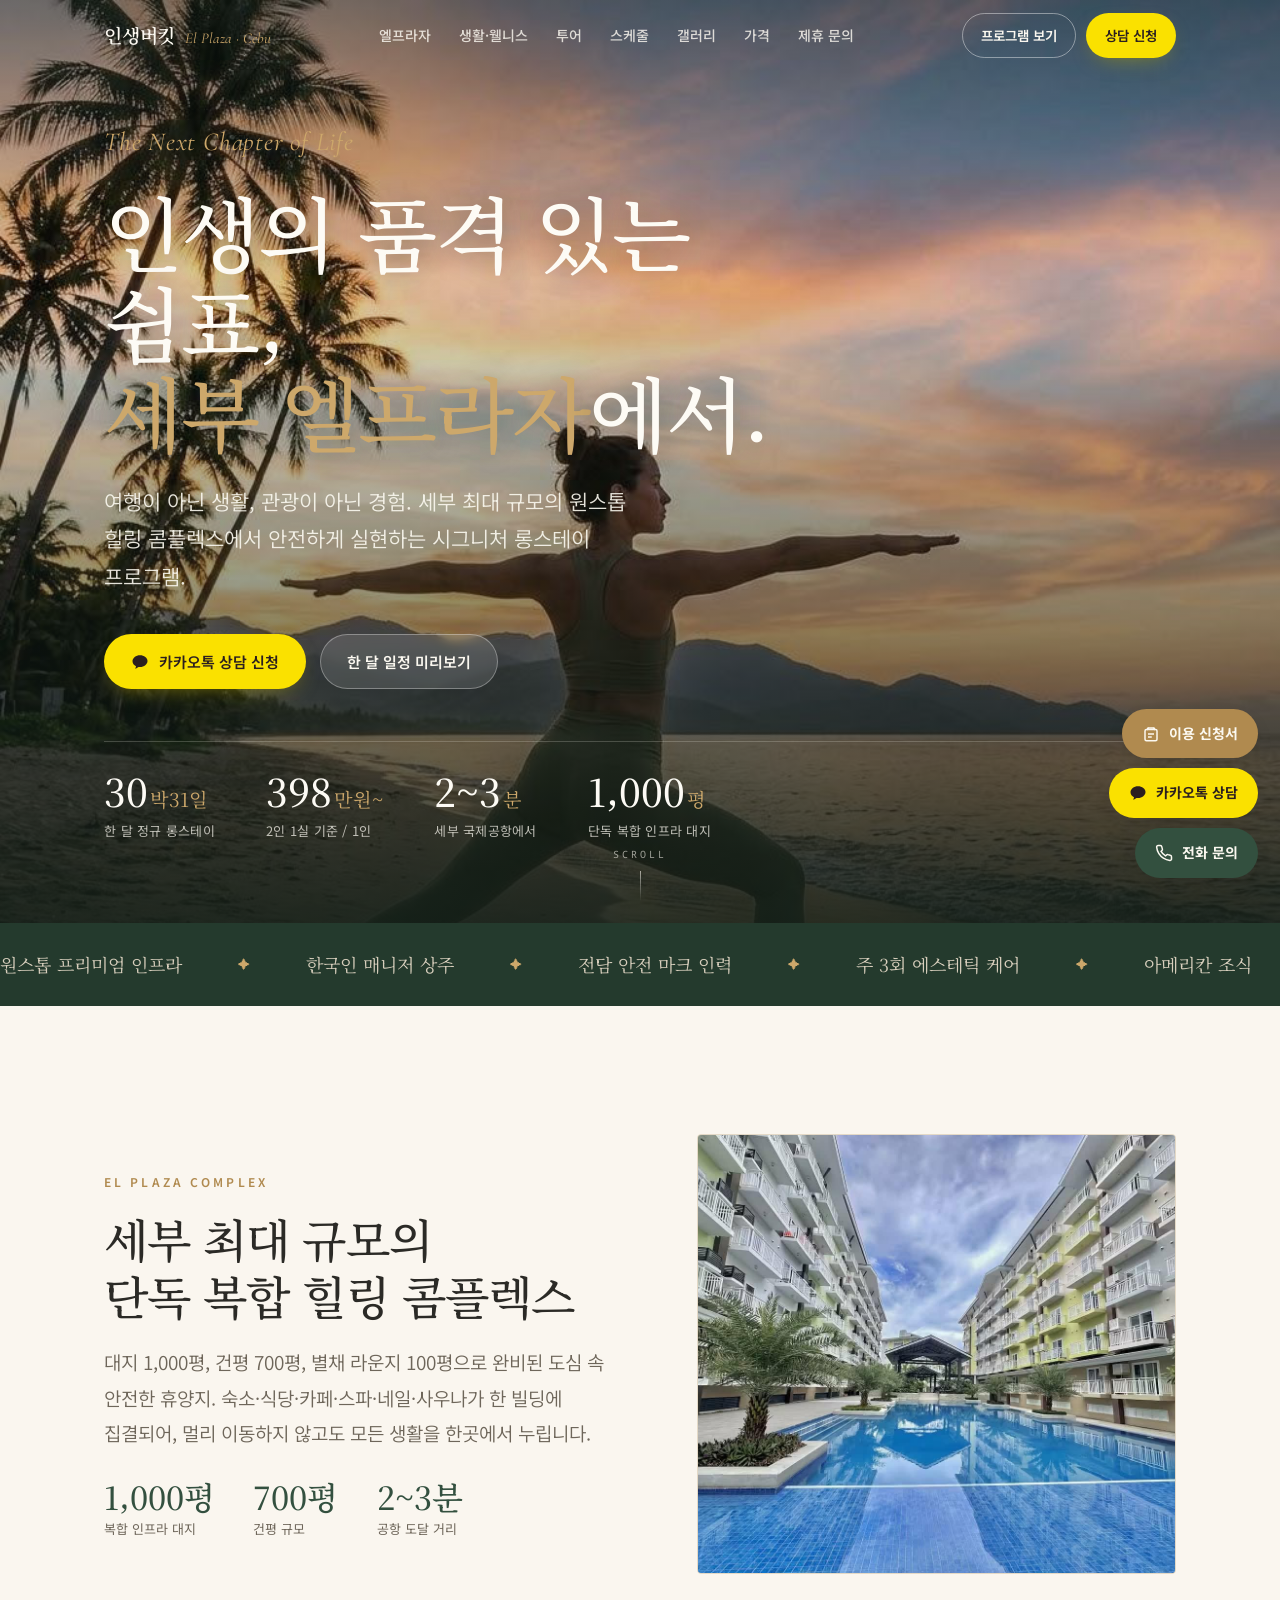
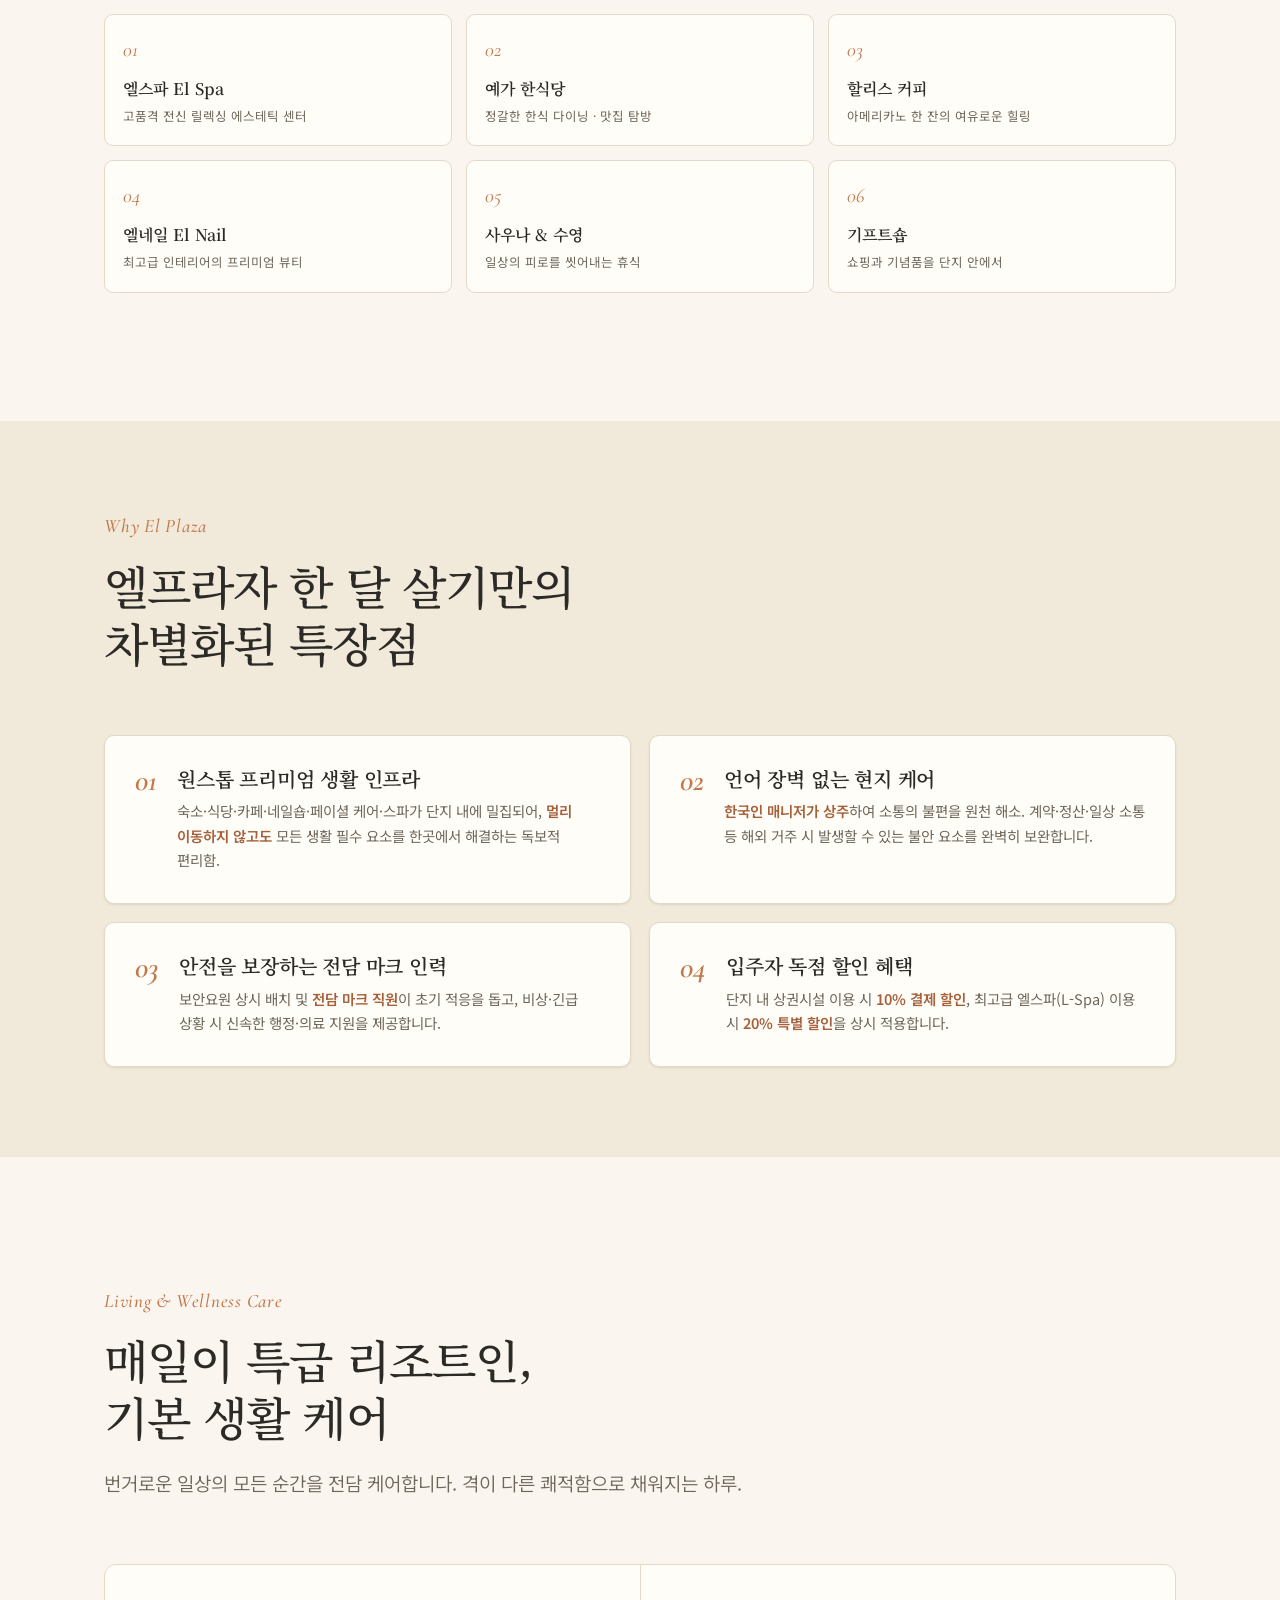
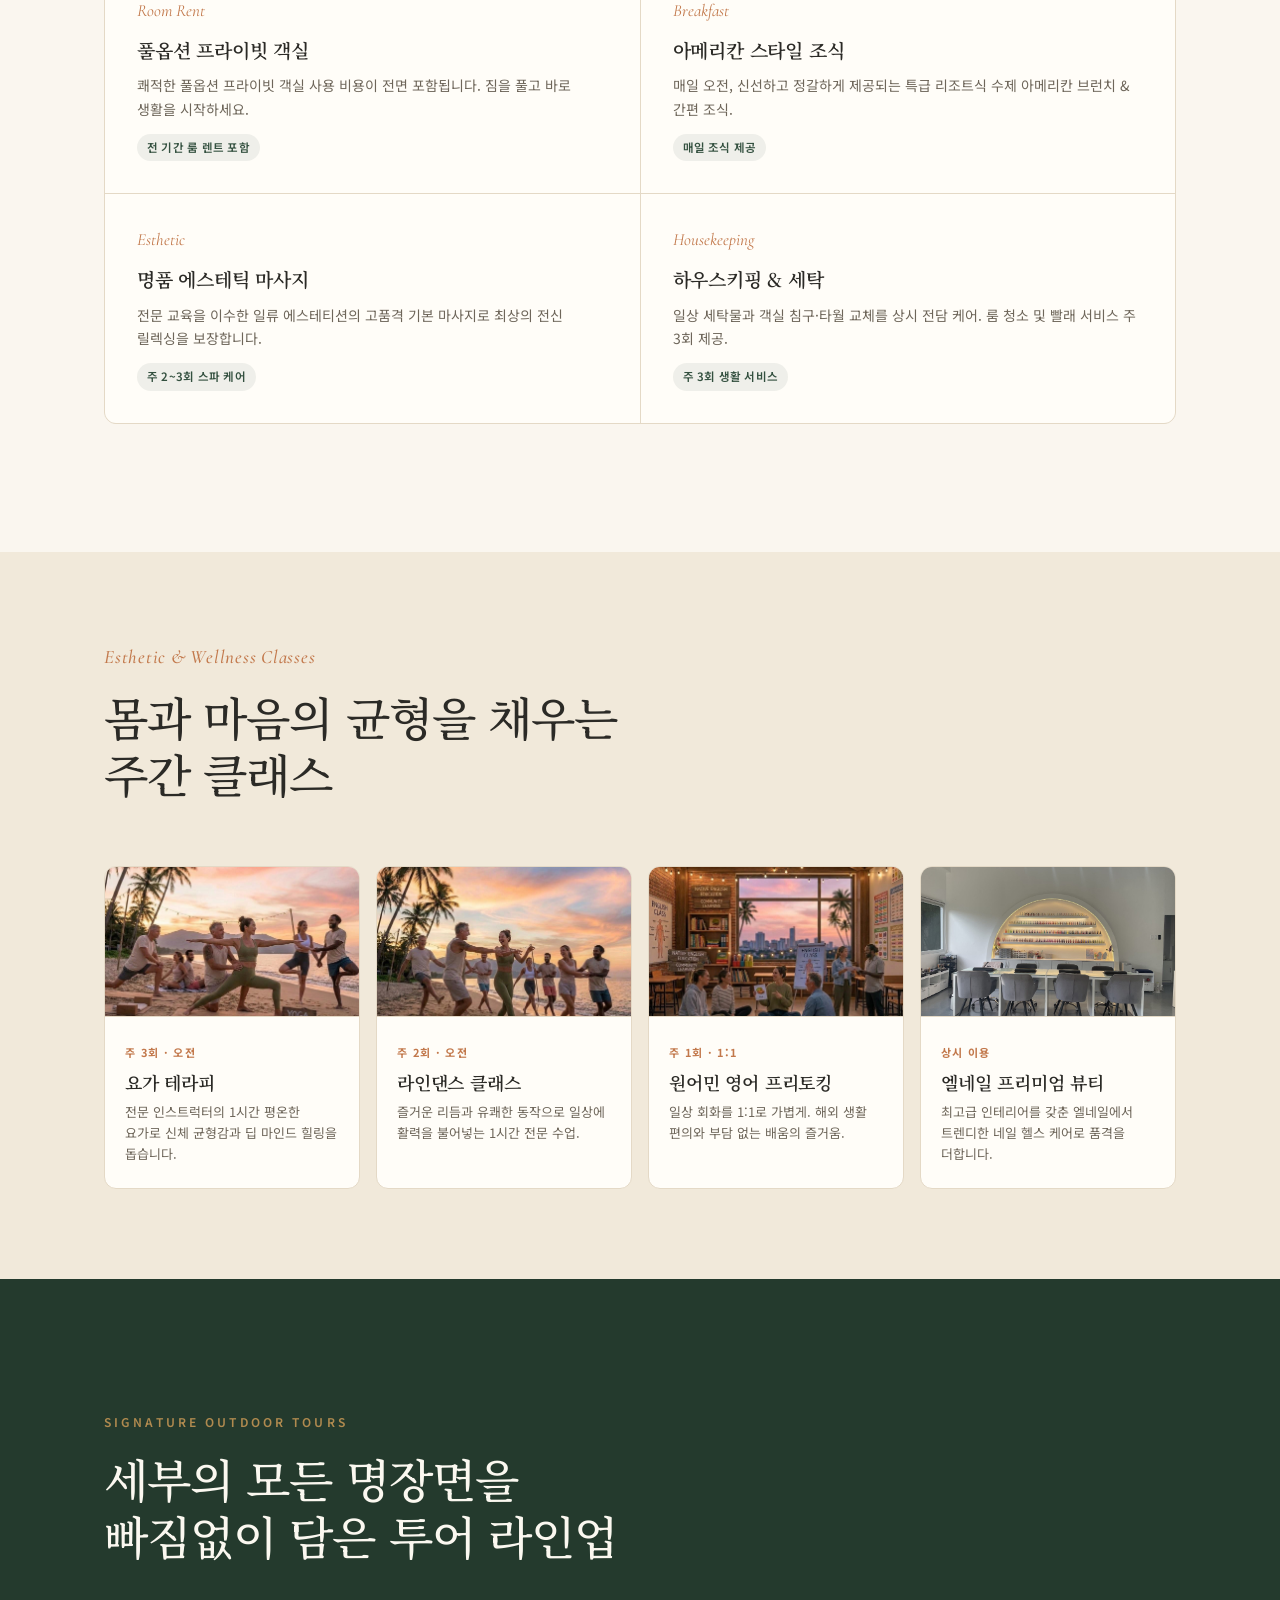
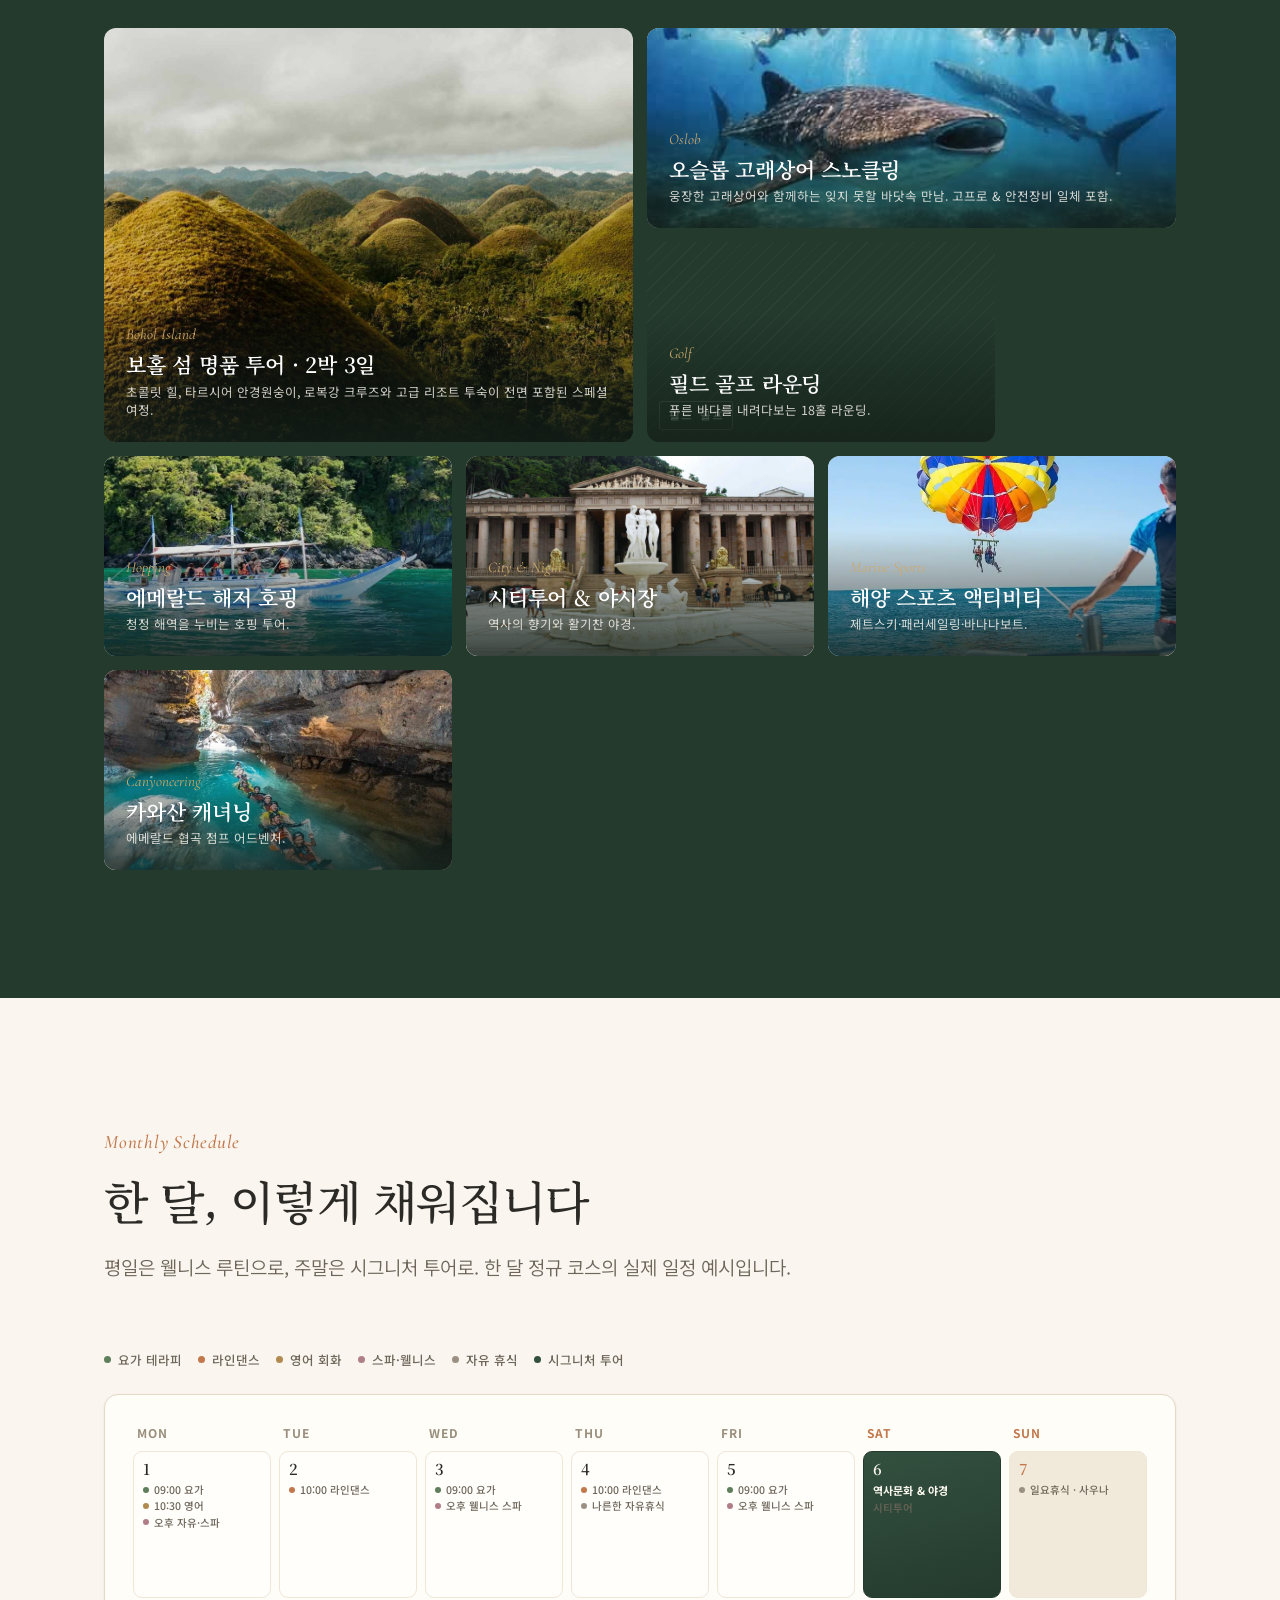
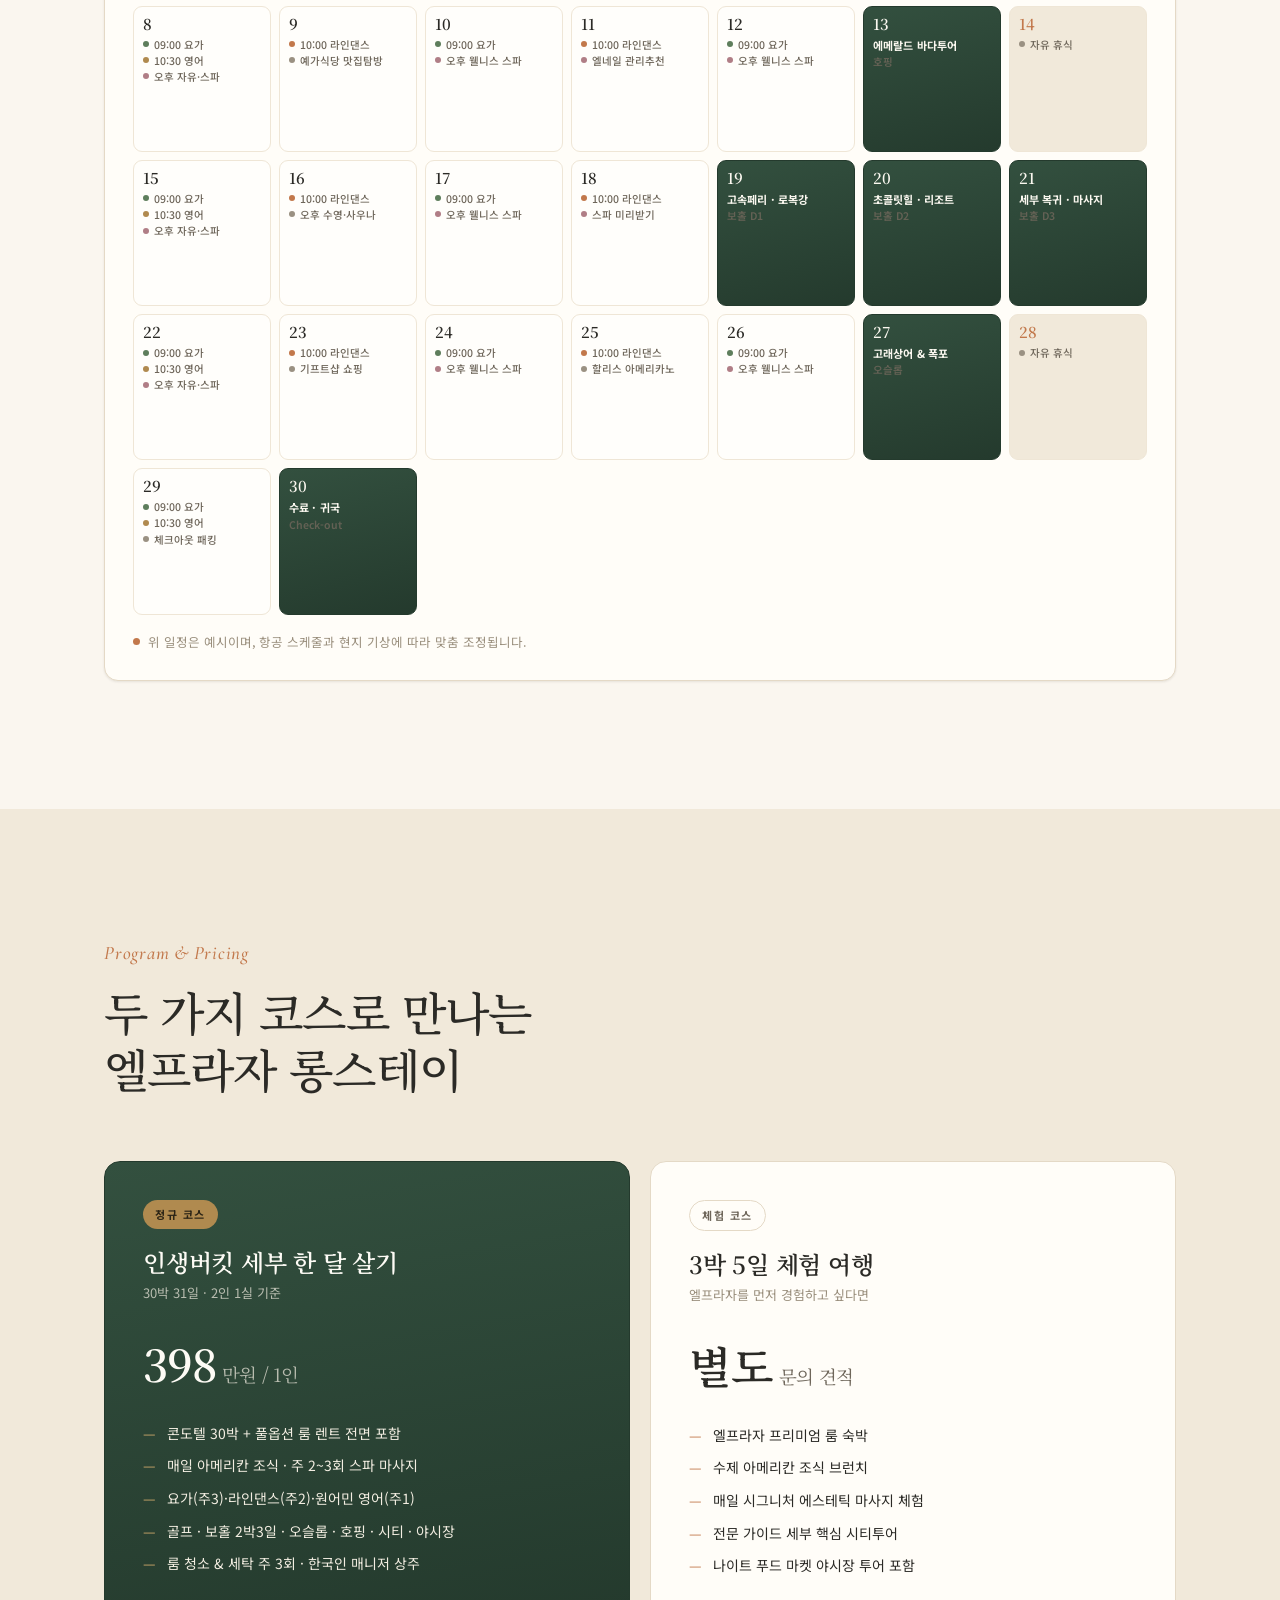
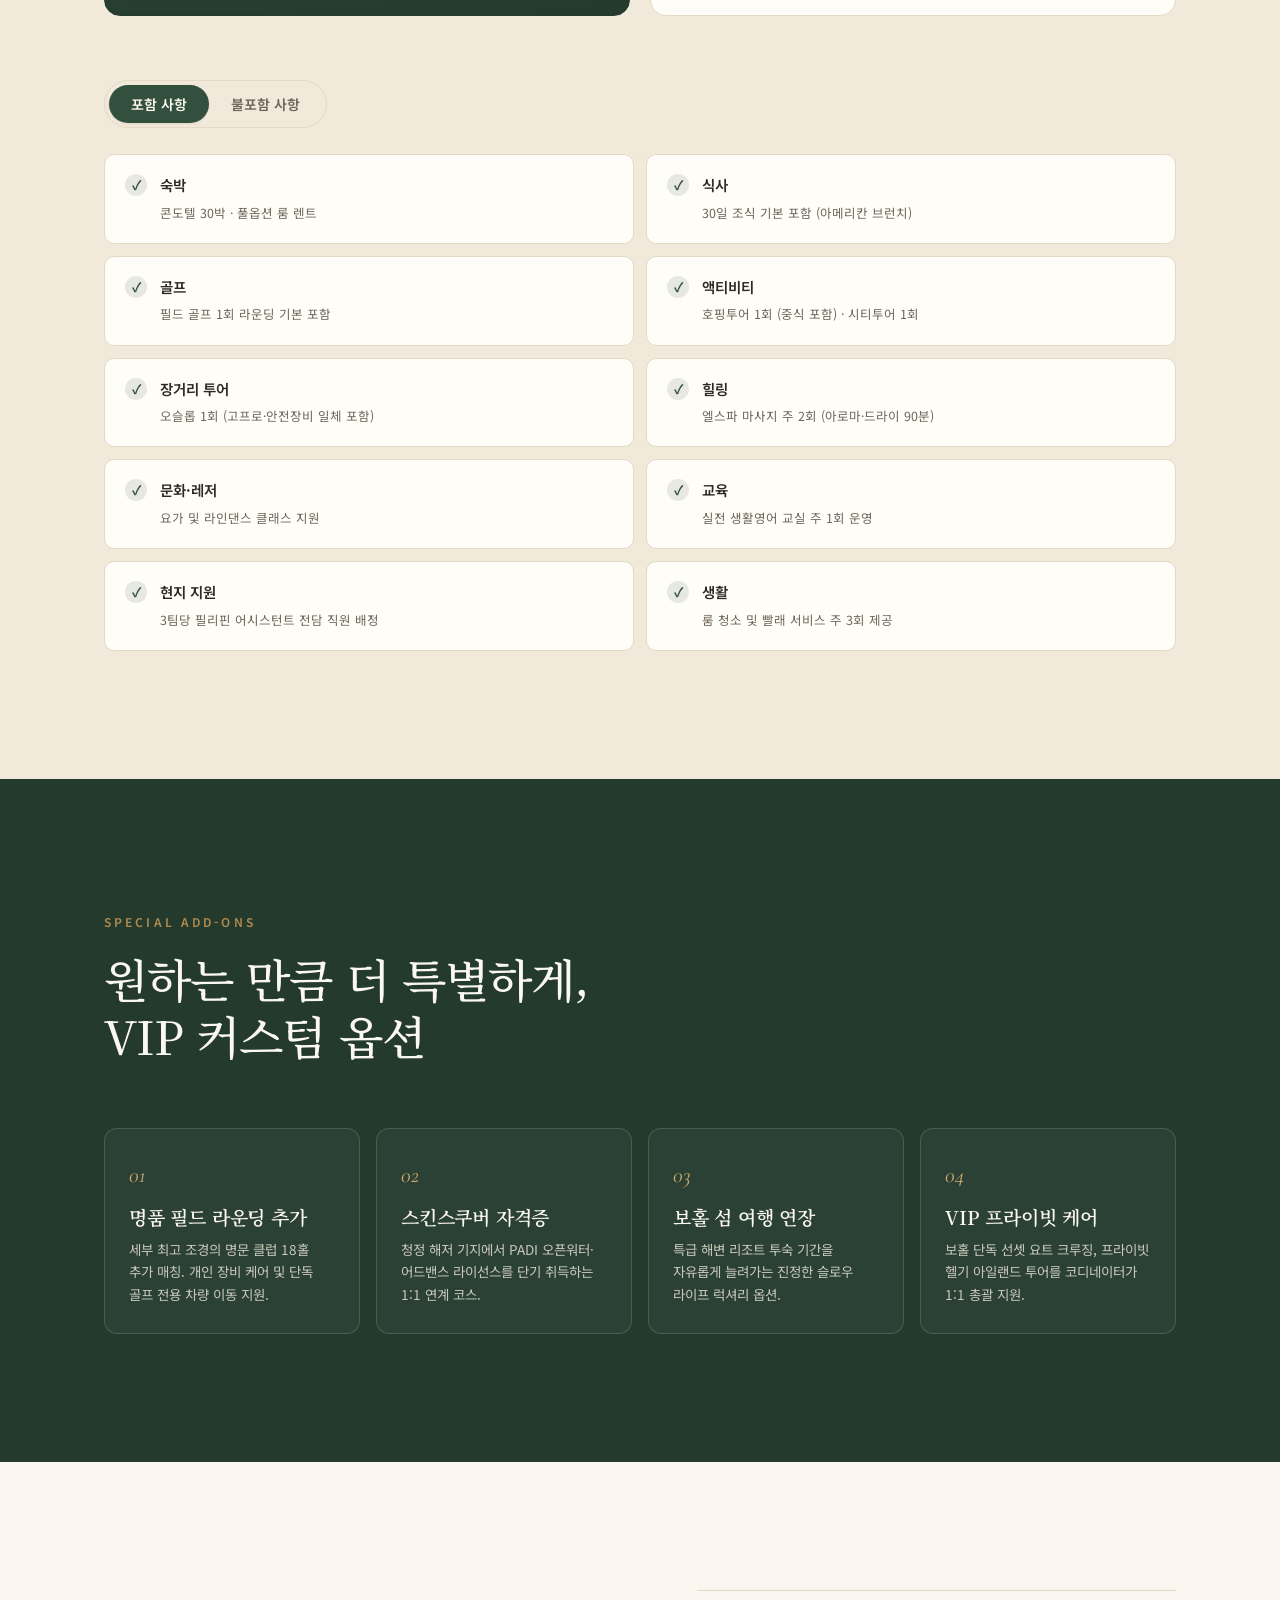
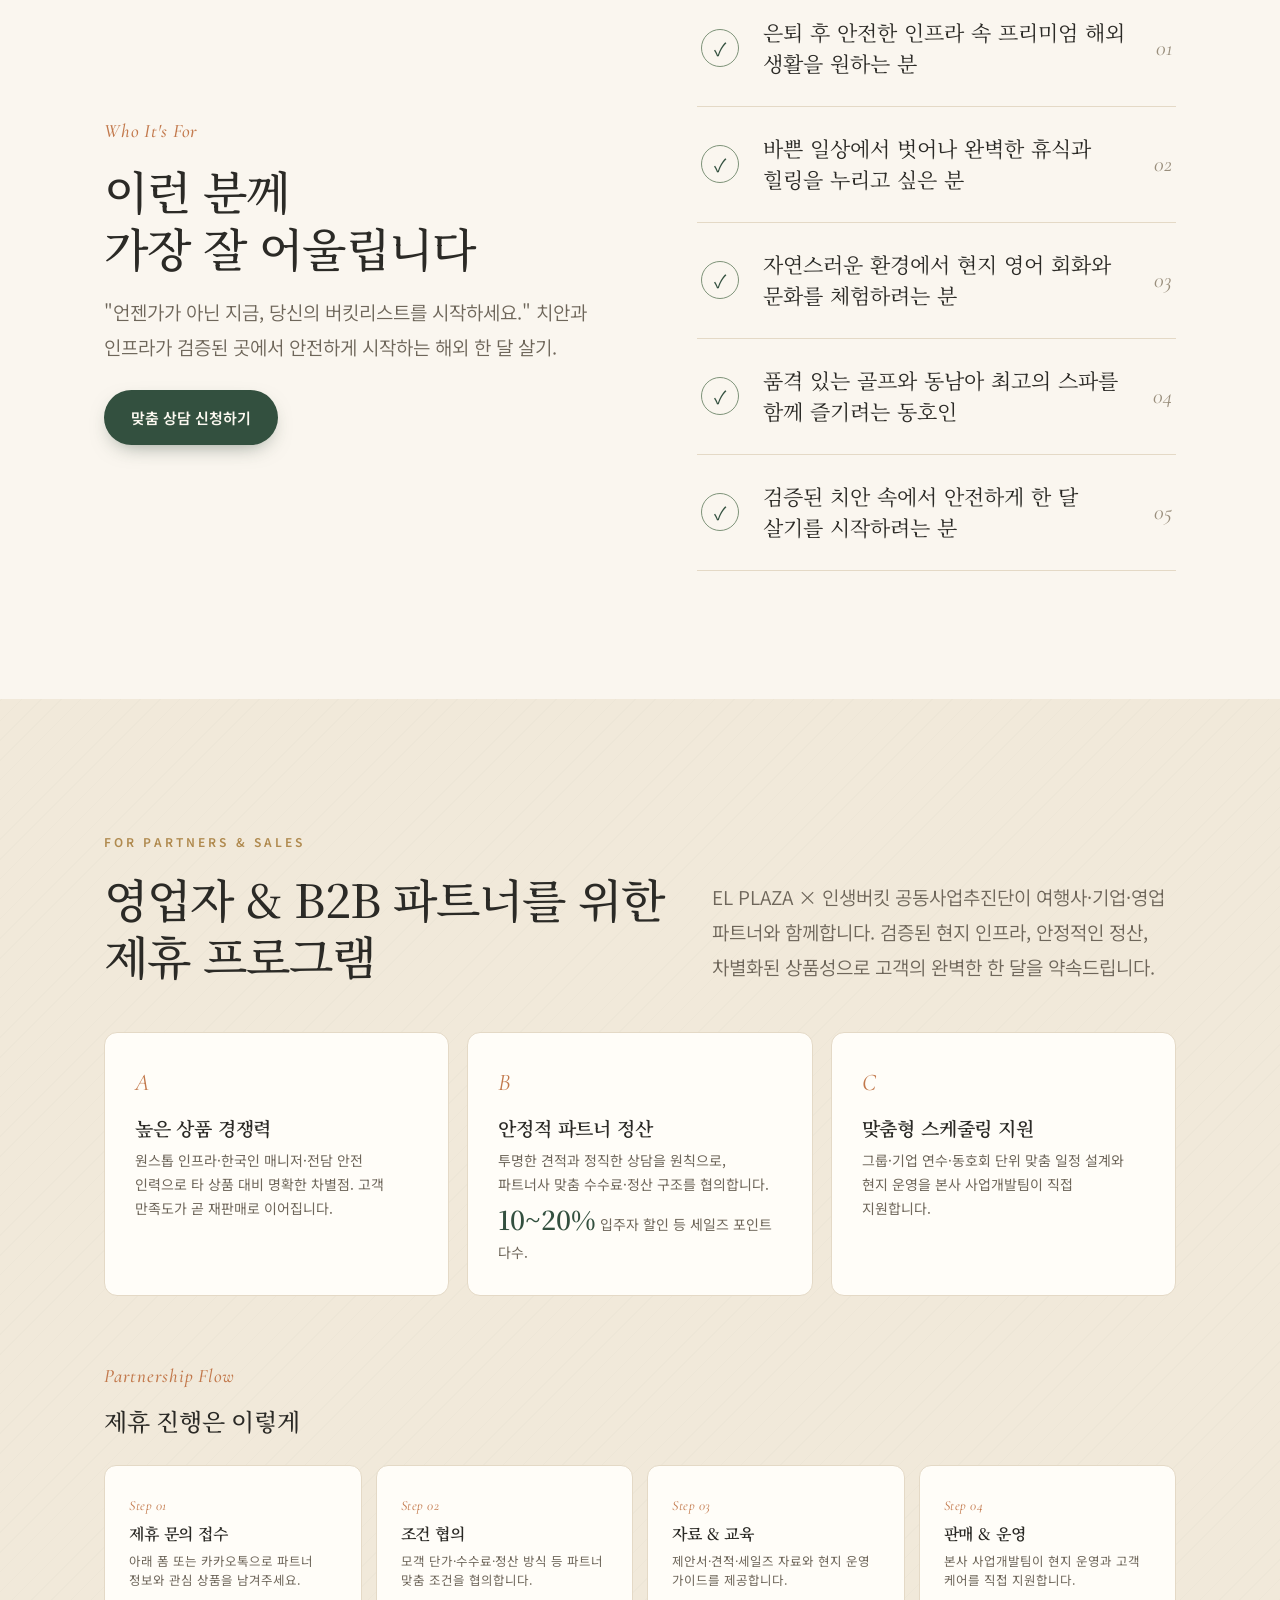
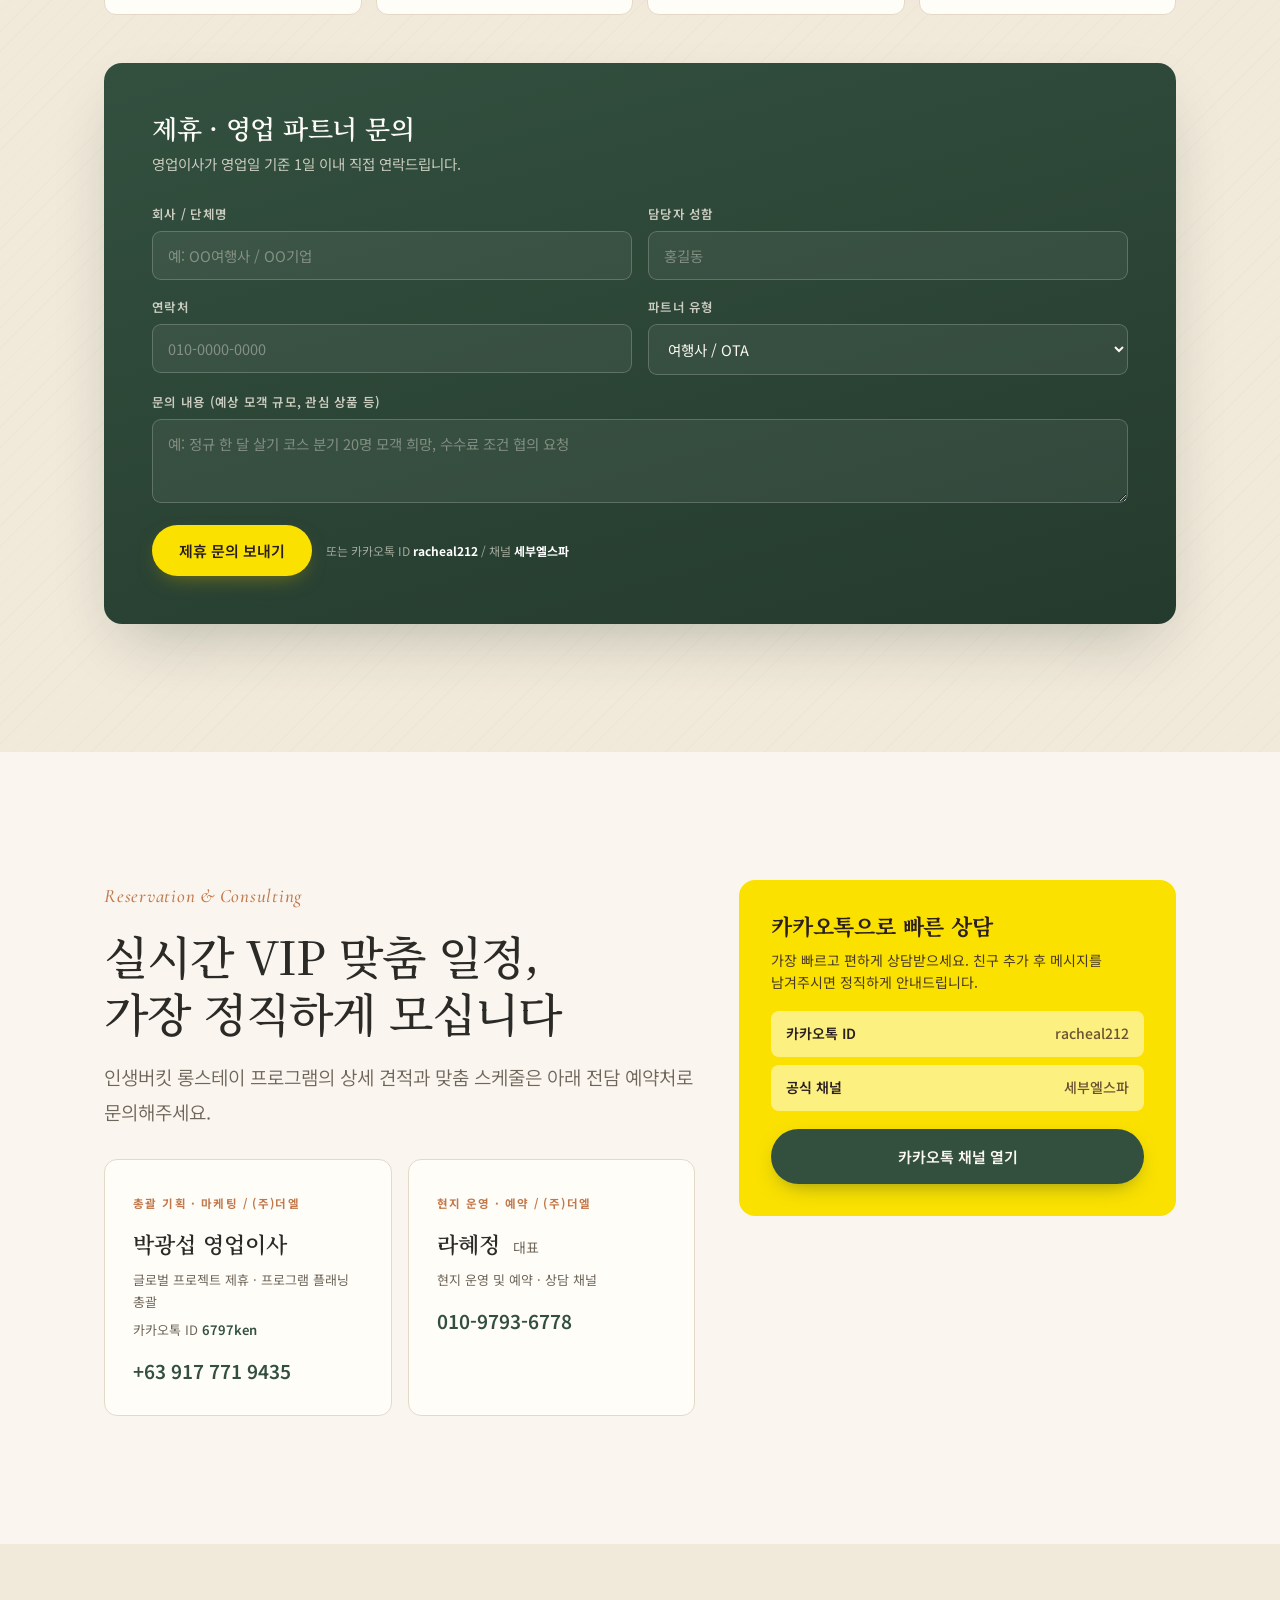
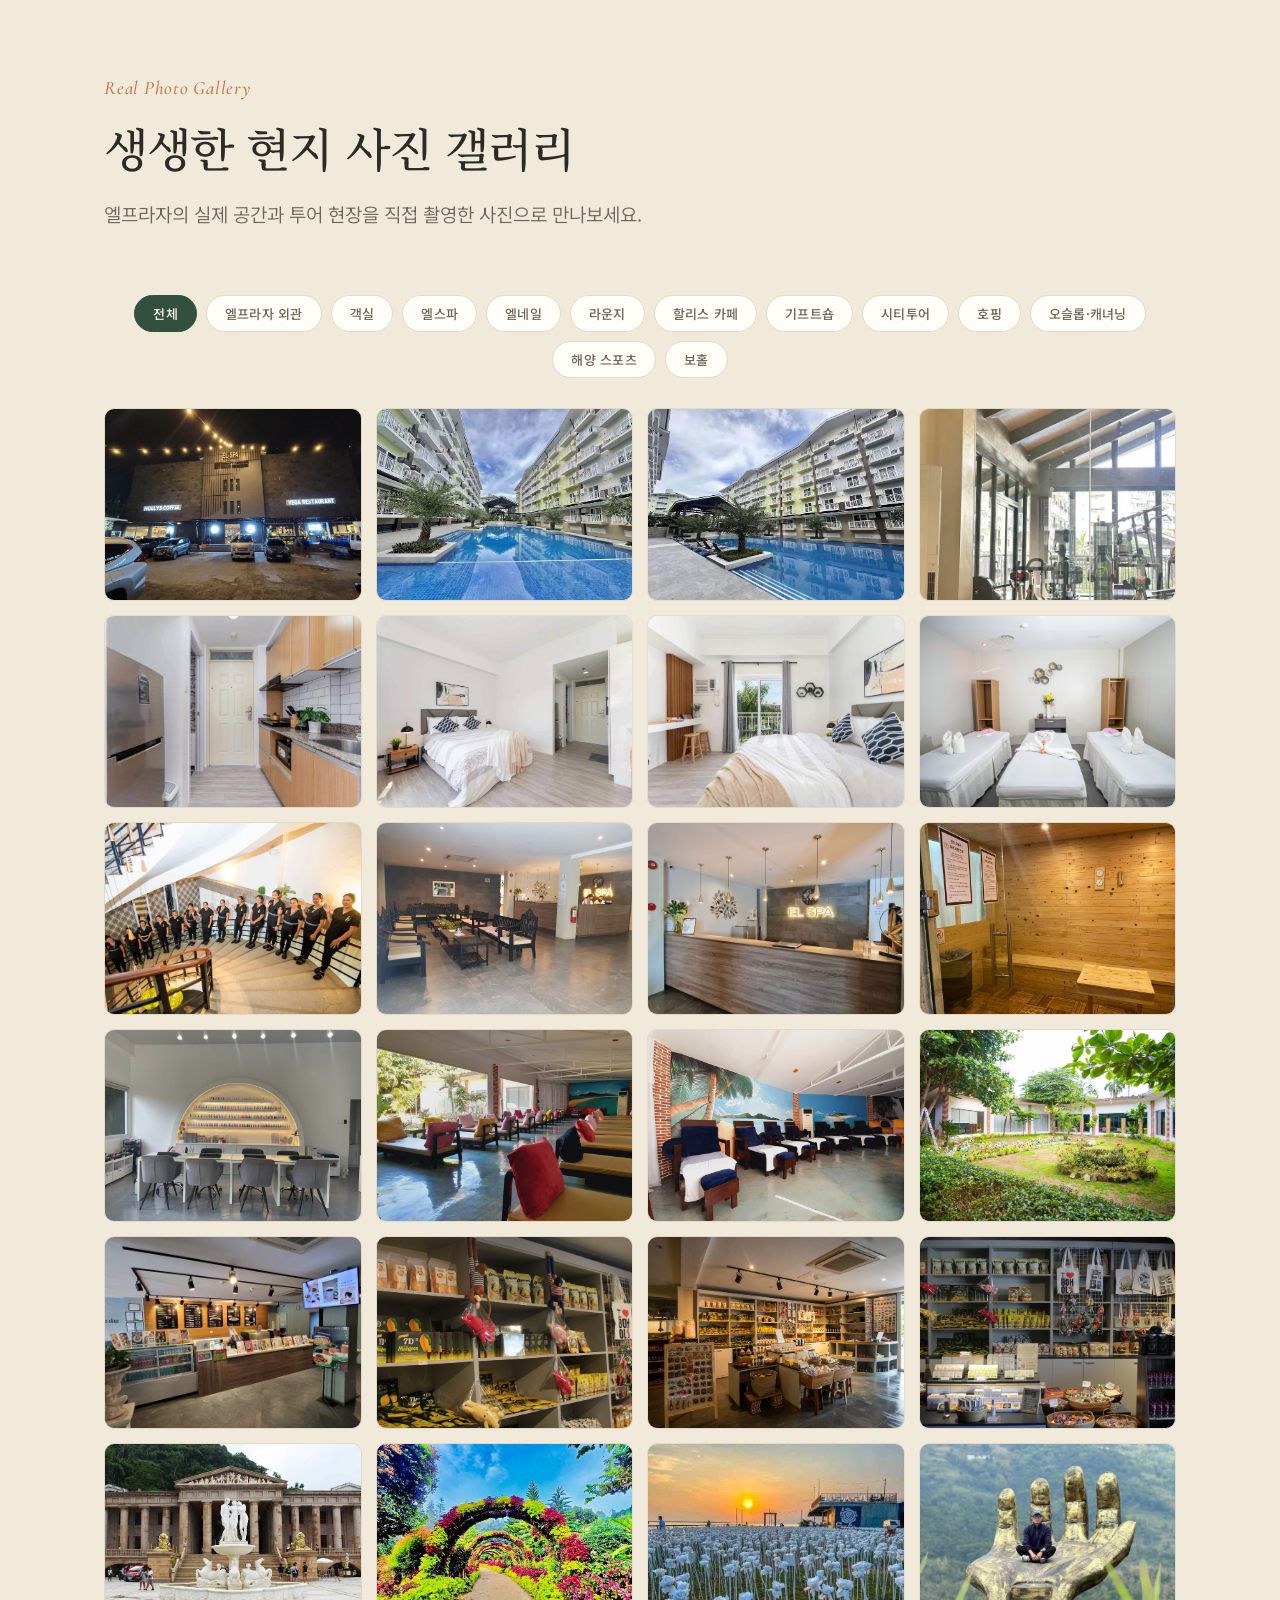
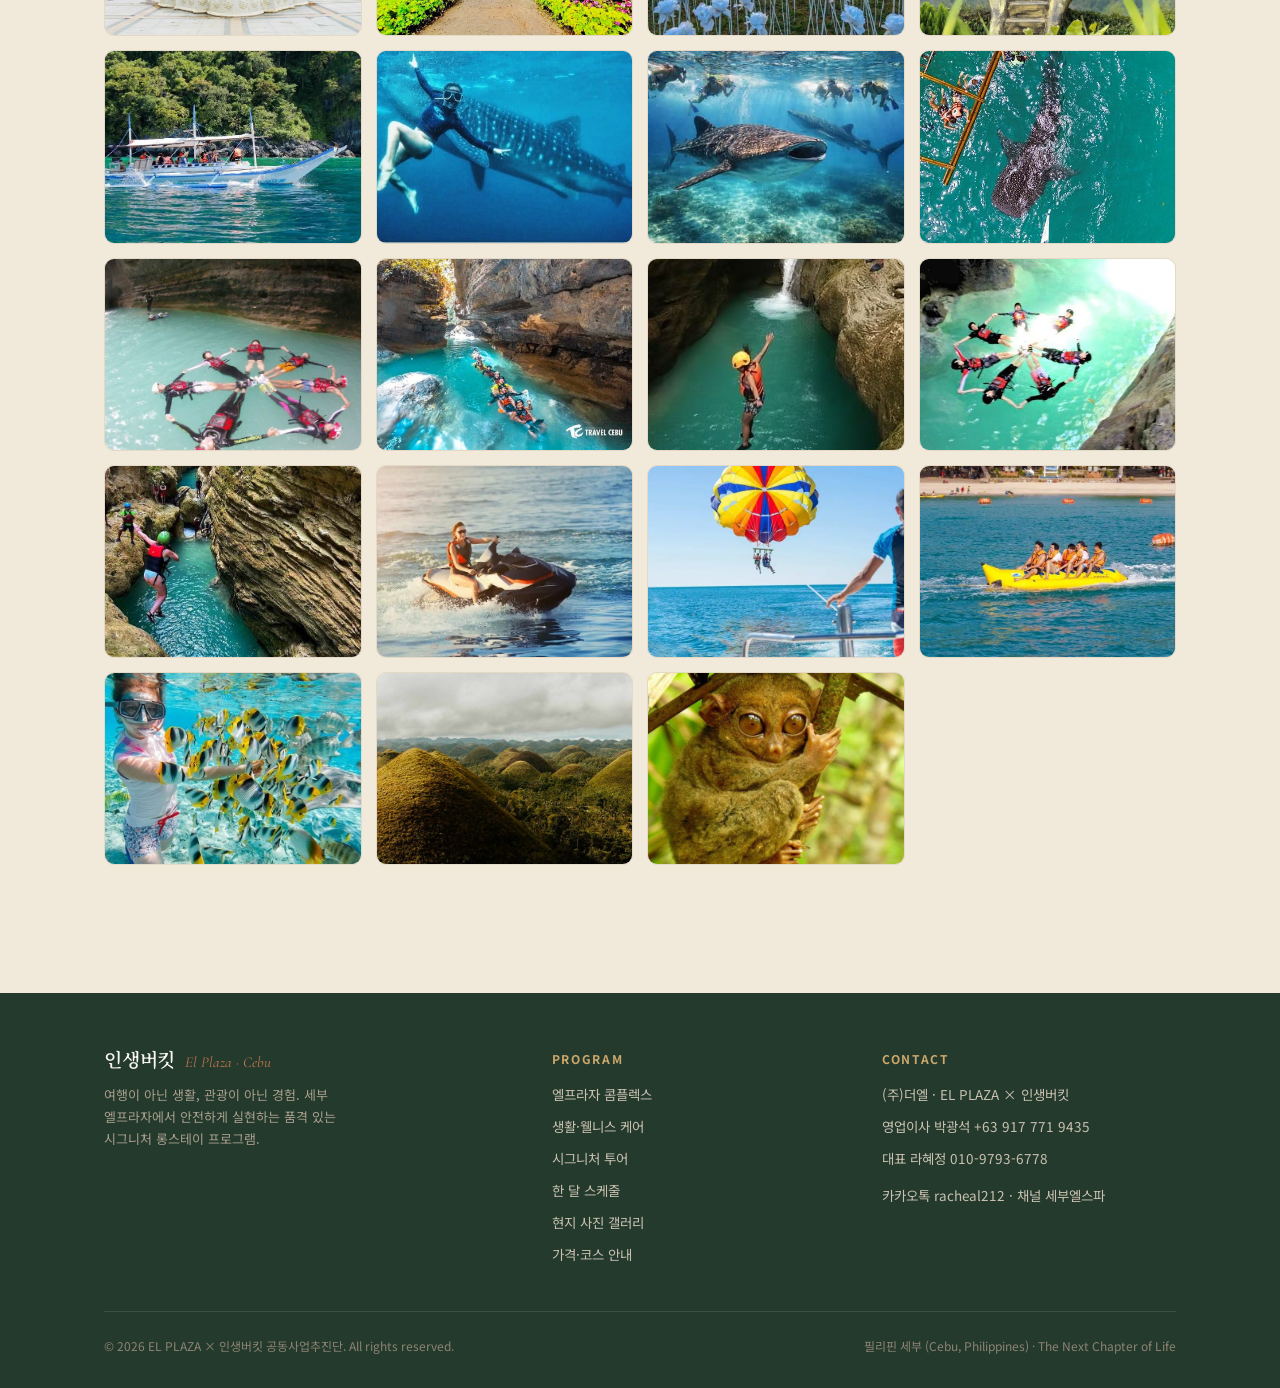
==== index.html @ f4108f2c "신청서 모달 + 보홀 사진 반영" ====
<!DOCTYPE html>
<html lang="ko">
<head>
<meta charset="UTF-8" />
<meta name="viewport" content="width=device-width, initial-scale=1.0" />
<title>인생버킷 세부 한 달 살기 · EL PLAZA — 프리미엄 롱스테이</title>
<meta name="description" content="세부 엘프라자에서 안전하게 실현하는 품격 있는 시그니처 롱스테이. 30박 31일, 398만 원. 일반 고객 안내 및 B2B 제휴 문의." />
<link rel="preconnect" href="https://fonts.googleapis.com" />
<link rel="preconnect" href="https://fonts.gstatic.com" crossorigin />
<link href="https://fonts.googleapis.com/css2?family=Cormorant+Garamond:ital,wght@0,500;0,600;1,500;1,600&family=Noto+Sans+KR:wght@300;400;500;600;700&family=Noto+Serif+KR:wght@300;400;500;600;700&family=Noto+Sans+Mono:wght@400;500&display=swap" rel="stylesheet" />
<link rel="stylesheet" href="assets/styles.css" />
<link rel="stylesheet" href="assets/tweaks-themes.css" />
</head>
<body>

<!-- ============== NAV ============== -->
<nav class="nav" id="nav">
  <div class="wrap">
    <a class="brand" href="#top">
      <b>인생버킷</b>
      <span class="brand-en">El Plaza · Cebu</span>
    </a>
    <div class="nav-links" id="navLinks">
      <a href="#complex">엘프라자</a>
      <a href="#care">생활·웰니스</a>
      <a href="#tours">투어</a>
      <a href="#schedule">스케줄</a>
      <a href="#gallery">갤러리</a>
      <a href="#price">가격</a>
      <a href="#b2b">제휴 문의</a>
    </div>
    <div class="nav-cta">
      <a class="btn btn--ghost btn--sm" href="#price">프로그램 보기</a>
      <a class="btn btn--kakao btn--sm" href="#contact">상담 신청</a>
      <button class="nav-toggle" id="navToggle" aria-label="메뉴">
        <svg width="20" height="14" viewBox="0 0 20 14" fill="none"><path d="M0 1h20M0 7h20M0 13h20" stroke="currentColor" stroke-width="1.5"/></svg>
      </button>
    </div>
  </div>
</nav>

<!-- ============== HERO ============== -->
<header class="hero" id="top">
  <div class="hero-bg"></div>
  <img class="hero-photo" src="images/hero-yoga-sunset.png" alt="세부 석양 해변에서의 요가 — 인생버킷 롱스테이" />
  <div class="hero-scrim"></div>
  <div class="wrap">
    <p class="hero-eyebrow">The Next Chapter of Life</p>
    <h1>인생의 품격 있는 쉼표,<br /><em>세부 엘프라자</em>에서.</h1>
    <p class="hero-sub">여행이 아닌 생활, 관광이 아닌 경험. 세부 최대 규모의 원스톱 힐링 콤플렉스에서 안전하게 실현하는 시그니처 롱스테이 프로그램.</p>
    <div class="hero-cta">
      <a class="btn btn--kakao" href="#contact">
        <svg class="fab-icon" viewBox="0 0 24 24" fill="currentColor"><path d="M12 3C6.5 3 2 6.6 2 11c0 2.8 1.9 5.3 4.7 6.7-.2.7-.7 2.6-.8 3-.1.5.2.5.4.4.2-.1 2.6-1.8 3.7-2.5.6.1 1.3.1 2 .1 5.5 0 10-3.6 10-8S17.5 3 12 3Z"/></svg>
        카카오톡 상담 신청
      </a>
      <a class="btn btn--light" href="#schedule">한 달 일정 미리보기</a>
    </div>
    <div class="hero-stats">
      <div class="hero-stat"><div class="n">30<small>박31일</small></div><div class="l">한 달 정규 롱스테이</div></div>
      <div class="hero-stat"><div class="n">398<small>만원~</small></div><div class="l">2인 1실 기준 / 1인</div></div>
      <div class="hero-stat"><div class="n">2~3<small>분</small></div><div class="l">세부 국제공항에서</div></div>
      <div class="hero-stat"><div class="n">1,000<small>평</small></div><div class="l">단독 복합 인프라 대지</div></div>
    </div>
  </div>
  <div class="scroll-hint"><span>Scroll</span><span class="line"></span></div>
</header>

<!-- ============== TRUST MARQUEE ============== -->
<div class="trustbar" aria-hidden="true">
  <div class="track">
    <span>원스톱 프리미엄 인프라</span><span>한국인 매니저 상주</span><span>전담 안전 마크 인력</span><span>주 3회 에스테틱 케어</span><span>아메리칸 조식</span><span>보홀 2박 3일 투어</span><span>필드 골프 라운딩</span><span>오슬롭 고래상어</span>
    <span>원스톱 프리미엄 인프라</span><span>한국인 매니저 상주</span><span>전담 안전 마크 인력</span><span>주 3회 에스테틱 케어</span><span>아메리칸 조식</span><span>보홀 2박 3일 투어</span><span>필드 골프 라운딩</span><span>오슬롭 고래상어</span>
  </div>
</div>

<!-- ============== COMPLEX ============== -->
<section class="section bg-cream" id="complex">
  <div class="wrap">
    <div class="split">
      <div class="reveal">
        <span class="kicker">El Plaza Complex</span>
        <h2 class="display" style="margin-top:16px">세부 최대 규모의<br />단독 복합 힐링 콤플렉스</h2>
        <p class="lead" style="margin-top:20px">대지 1,000평, 건평 700평, 별채 라운지 100평으로 완비된 도심 속 안전한 휴양지. 숙소·식당·카페·스파·네일·사우나가 한 빌딩에 집결되어, 멀리 이동하지 않고도 모든 생활을 한곳에서 누립니다.</p>
        <div class="stat-row">
          <div class="s"><div class="n">1,000평</div><div class="l">복합 인프라 대지</div></div>
          <div class="s"><div class="n">700평</div><div class="l">건평 규모</div></div>
          <div class="s"><div class="n">2~3분</div><div class="l">공항 도달 거리</div></div>
        </div>
      </div>
      <div class="split-media reveal" data-delay="1">
        <div class="ph ph--tall filled" data-label="엘프라자 수영장 전경"><img src="images/photos/room/room-01.jpg" alt="엘프라자 콤플렉스 수영장과 단지 전경" loading="lazy" /></div>
      </div>
    </div>

    <div class="infra-grid">
      <div class="infra reveal"><span class="mk">01</span><b>엘스파 El Spa</b><p>고품격 전신 릴렉싱 에스테틱 센터</p></div>
      <div class="infra reveal" data-delay="1"><span class="mk">02</span><b>예가 한식당</b><p>정갈한 한식 다이닝 · 맛집 탐방</p></div>
      <div class="infra reveal" data-delay="2"><span class="mk">03</span><b>할리스 커피</b><p>아메리카노 한 잔의 여유로운 힐링</p></div>
      <div class="infra reveal"><span class="mk">04</span><b>엘네일 El Nail</b><p>최고급 인테리어의 프리미엄 뷰티</p></div>
      <div class="infra reveal" data-delay="1"><span class="mk">05</span><b>사우나 &amp; 수영</b><p>일상의 피로를 씻어내는 휴식</p></div>
      <div class="infra reveal" data-delay="2"><span class="mk">06</span><b>기프트숍</b><p>쇼핑과 기념품을 단지 안에서</p></div>
    </div>
  </div>
</section>

<!-- ============== DIFFERENTIATORS ============== -->
<section class="section bg-sand section--tight">
  <div class="wrap">
    <div class="section-head reveal">
      <span class="eyebrow">Why El Plaza</span>
      <h2 class="display">엘프라자 한 달 살기만의<br />차별화된 특장점</h2>
    </div>
    <div class="diff-grid">
      <div class="diff card reveal">
        <span class="num-badge">01</span>
        <div><h3>원스톱 프리미엄 생활 인프라</h3><p>숙소·식당·카페·네일숍·페이셜 케어·스파가 단지 내에 밀집되어, <span class="hl">멀리 이동하지 않고도</span> 모든 생활 필수 요소를 한곳에서 해결하는 독보적 편리함.</p></div>
      </div>
      <div class="diff card reveal" data-delay="1">
        <span class="num-badge">02</span>
        <div><h3>언어 장벽 없는 현지 케어</h3><p><span class="hl">한국인 매니저가 상주</span>하여 소통의 불편을 원천 해소. 계약·정산·일상 소통 등 해외 거주 시 발생할 수 있는 불안 요소를 완벽히 보완합니다.</p></div>
      </div>
      <div class="diff card reveal">
        <span class="num-badge">03</span>
        <div><h3>안전을 보장하는 전담 마크 인력</h3><p>보안요원 상시 배치 및 <span class="hl">전담 마크 직원</span>이 초기 적응을 돕고, 비상·긴급 상황 시 신속한 행정·의료 지원을 제공합니다.</p></div>
      </div>
      <div class="diff card reveal" data-delay="1">
        <span class="num-badge">04</span>
        <div><h3>입주자 독점 할인 혜택</h3><p>단지 내 상권시설 이용 시 <span class="hl">10% 결제 할인</span>, 최고급 엘스파(L-Spa) 이용 시 <span class="hl">20% 특별 할인</span>을 상시 적용합니다.</p></div>
      </div>
    </div>
  </div>
</section>

<!-- ============== LIVING & WELLNESS CARE ============== -->
<section class="section bg-cream" id="care">
  <div class="wrap">
    <div class="section-head reveal">
      <span class="eyebrow">Living &amp; Wellness Care</span>
      <h2 class="display">매일이 특급 리조트인,<br />기본 생활 케어</h2>
      <p class="lead" style="margin-top:18px">번거로운 일상의 모든 순간을 전담 케어합니다. 격이 다른 쾌적함으로 채워지는 하루.</p>
    </div>
    <div class="feature-grid reveal">
      <div class="feature">
        <span class="tag">Room Rent</span>
        <h3>풀옵션 프라이빗 객실</h3>
        <p>쾌적한 풀옵션 프라이빗 객실 사용 비용이 전면 포함됩니다. 짐을 풀고 바로 생활을 시작하세요.</p>
        <span class="freq">전 기간 룸 렌트 포함</span>
      </div>
      <div class="feature">
        <span class="tag">Breakfast</span>
        <h3>아메리칸 스타일 조식</h3>
        <p>매일 오전, 신선하고 정갈하게 제공되는 특급 리조트식 수제 아메리칸 브런치 &amp; 간편 조식.</p>
        <span class="freq">매일 조식 제공</span>
      </div>
      <div class="feature">
        <span class="tag">Esthetic</span>
        <h3>명품 에스테틱 마사지</h3>
        <p>전문 교육을 이수한 일류 에스테티션의 고품격 기본 마사지로 최상의 전신 릴렉싱을 보장합니다.</p>
        <span class="freq">주 2~3회 스파 케어</span>
      </div>
      <div class="feature">
        <span class="tag">Housekeeping</span>
        <h3>하우스키핑 &amp; 세탁</h3>
        <p>일상 세탁물과 객실 침구·타월 교체를 상시 전담 케어. 룸 청소 및 빨래 서비스 주 3회 제공.</p>
        <span class="freq">주 3회 생활 서비스</span>
      </div>
    </div>
  </div>
</section>

<!-- ============== WELLNESS CLASSES ============== -->
<section class="section bg-sand section--tight">
  <div class="wrap">
    <div class="section-head reveal">
      <span class="eyebrow">Esthetic &amp; Wellness Classes</span>
      <h2 class="display">몸과 마음의 균형을 채우는<br />주간 클래스</h2>
    </div>
    <div class="class-grid">
      <div class="class-card reveal">
        <div class="ph filled" data-label="요가 클래스"><img src="images/yoga-therapy.png" alt="석양 해변 요가 테라피 클래스" loading="lazy" /></div>
        <div class="body"><span class="freq">주 3회 · 오전</span><h3>요가 테라피</h3><p>전문 인스트럭터의 1시간 평온한 요가로 신체 균형감과 딥 마인드 힐링을 돕습니다.</p></div>
      </div>
      <div class="class-card reveal" data-delay="1">
        <div class="ph filled" data-label="라인댄스"><img src="images/line-dance.png" alt="석양 해변 라인댄스" loading="lazy" /></div>
        <div class="body"><span class="freq">주 2회 · 오전</span><h3>라인댄스 클래스</h3><p>즐거운 리듬과 유쾌한 동작으로 일상에 활력을 불어넣는 1시간 전문 수업.</p></div>
      </div>
      <div class="class-card reveal" data-delay="2">
        <div class="ph filled" data-label="1:1 영어 회화"><img src="images/english-class.png" alt="원어민 영어 회화 클래스" loading="lazy" /></div>
        <div class="body"><span class="freq">주 1회 · 1:1</span><h3>원어민 영어 프리토킹</h3><p>일상 회화를 1:1로 가볍게. 해외 생활 편의와 부담 없는 배움의 즐거움.</p></div>
      </div>
      <div class="class-card reveal" data-delay="3">
        <div class="ph filled" data-label="엘네일 뷰티"><img src="images/photos/nail/nail-01.jpg" alt="엘네일 프리미엄 네일·페디큐어 살롱 인테리어" loading="lazy" /></div>
        <div class="body"><span class="freq">상시 이용</span><h3>엘네일 프리미엄 뷰티</h3><p>최고급 인테리어를 갖춘 엘네일에서 트렌디한 네일 헬스 케어로 품격을 더합니다.</p></div>
      </div>
    </div>
  </div>
</section>

<!-- ============== TOURS ============== -->
<section class="section bg-forest" id="tours">
  <div class="wrap">
    <div class="section-head reveal">
      <span class="kicker">Signature Outdoor Tours</span>
      <h2 class="display" style="margin-top:16px">세부의 모든 명장면을<br />빠짐없이 담은 투어 라인업</h2>
    </div>
    <div class="tour-grid">
      <div class="tour span-3 tall reveal">
        <div class="ph ph--forest" data-label="보홀 초콜릿 힐 / 리조트"><img src="images/photos/bohol/bohol-01.jpg" alt="보홀 초콜릿 힐" loading="lazy" onload="this.parentNode.classList.add('filled')" onerror="this.remove()" /></div>
        <div class="cap"><span class="e">Bohol Island</span><h3>보홀 섬 명품 투어 · 2박 3일</h3><p>초콜릿 힐, 타르시어 안경원숭이, 로복강 크루즈와 고급 리조트 투숙이 전면 포함된 스페셜 여정.</p></div>
      </div>
      <div class="tour span-3 reveal" data-delay="1">
        <div class="ph filled" data-label="오슬롭 고래상어"><img src="images/photos/oslob/oslob-02.jpg" alt="오슬롭 고래상어 스노클링" loading="lazy" /></div>
        <div class="cap"><span class="e">Oslob</span><h3>오슬롭 고래상어 스노클링</h3><p>웅장한 고래상어와 함께하는 잊지 못할 바닷속 만남. 고프로 &amp; 안전장비 일체 포함.</p></div>
      </div>
      <div class="tour span-2 reveal">
        <div class="ph ph--forest" data-label="필드 골프"></div>
        <div class="cap"><span class="e">Golf</span><h3>필드 골프 라운딩</h3><p>푸른 바다를 내려다보는 18홀 라운딩.</p></div>
      </div>
      <div class="tour span-2 reveal" data-delay="1">
        <div class="ph filled" data-label="에메랄드 호핑투어"><img src="images/photos/hopping/hopping-01.jpg" alt="에메랄드 해저 호핑 투어" loading="lazy" /></div>
        <div class="cap"><span class="e">Hopping</span><h3>에메랄드 해저 호핑</h3><p>청정 해역을 누비는 호핑 투어.</p></div>
      </div>
      <div class="tour span-2 reveal" data-delay="2">
        <div class="ph filled" data-label="시티투어 / 야시장"><img src="images/photos/citytour/citytour-01.jpg" alt="세부 시티투어 명소" loading="lazy" /></div>
        <div class="cap"><span class="e">City &amp; Night</span><h3>시티투어 &amp; 야시장</h3><p>역사의 향기와 활기찬 야경.</p></div>
      </div>
      <div class="tour span-2 reveal" data-delay="3">
        <div class="ph filled" data-label="해양 스포츠"><img src="images/photos/watersports/watersports-02.jpg" alt="제트스키·패러세일링 등 해양 스포츠" loading="lazy" /></div>
        <div class="cap"><span class="e">Marine Sports</span><h3>해양 스포츠 액티비티</h3><p>제트스키·패러세일링·바나나보트.</p></div>
      </div>
      <div class="tour span-2 reveal" data-delay="3">
        <div class="ph filled" data-label="캐녀닝"><img src="images/photos/oslob/oslob-05.jpg" alt="카와산 캐녀닝 어드벤처" loading="lazy" /></div>
        <div class="cap"><span class="e">Canyoneering</span><h3>카와산 캐녀닝</h3><p>에메랄드 협곡 점프 어드벤처.</p></div>
      </div>
    </div>
  </div>
</section>

<!-- ============== SCHEDULE CALENDAR ============== -->
<section class="section bg-cream" id="schedule">
  <div class="wrap">
    <div class="section-head reveal">
      <span class="eyebrow">Monthly Schedule</span>
      <h2 class="display">한 달, 이렇게 채워집니다</h2>
      <p class="lead" style="margin-top:18px">평일은 웰니스 루틴으로, 주말은 시그니처 투어로. 한 달 정규 코스의 실제 일정 예시입니다.</p>
    </div>
    <div class="cal-legend reveal" id="calLegend"></div>
    <div class="cal-wrap reveal" data-delay="1">
      <div class="cal-dow">
        <span>MON</span><span>TUE</span><span>WED</span><span>THU</span><span>FRI</span><span class="we">SAT</span><span class="we">SUN</span>
      </div>
      <div class="cal-grid" id="calGrid"></div>
      <p class="cal-note"><span class="dot" style="background:var(--clay)"></span> 위 일정은 예시이며, 항공 스케줄과 현지 기상에 따라 맞춤 조정됩니다.</p>
    </div>
  </div>
</section>

<!-- ============== PRICE & INCLUDED ============== -->
<section class="section bg-sand" id="price">
  <div class="wrap">
    <div class="section-head reveal">
      <span class="eyebrow">Program &amp; Pricing</span>
      <h2 class="display">두 가지 코스로 만나는<br />엘프라자 롱스테이</h2>
    </div>
    <div class="price-grid">
      <div class="price-card featured reveal">
        <div class="tag-top"><span class="badge badge--gold">정규 코스</span></div>
        <h3>인생버킷 세부 한 달 살기</h3>
        <p class="dur">30박 31일 · 2인 1실 기준</p>
        <div class="price">398<small>만원 / 1인</small></div>
        <ul>
          <li>콘도텔 30박 + 풀옵션 룸 렌트 전면 포함</li>
          <li>매일 아메리칸 조식 · 주 2~3회 스파 마사지</li>
          <li>요가(주3)·라인댄스(주2)·원어민 영어(주1)</li>
          <li>골프 · 보홀 2박3일 · 오슬롭 · 호핑 · 시티 · 야시장</li>
          <li>룸 청소 &amp; 세탁 주 3회 · 한국인 매니저 상주</li>
        </ul>
      </div>
      <div class="price-card reveal" data-delay="1">
        <div class="tag-top"><span class="badge badge--out">체험 코스</span></div>
        <h3>3박 5일 체험 여행</h3>
        <p class="dur">엘프라자를 먼저 경험하고 싶다면</p>
        <div class="price">별도<small>문의 견적</small></div>
        <ul>
          <li>엘프라자 프리미엄 룸 숙박</li>
          <li>수제 아메리칸 조식 브런치</li>
          <li>매일 시그니처 에스테틱 마사지 체험</li>
          <li>전문 가이드 세부 핵심 시티투어</li>
          <li>나이트 푸드 마켓 야시장 투어 포함</li>
        </ul>
      </div>
    </div>

    <div style="margin-top:64px" class="reveal">
      <div class="inc-tabs" role="tablist">
        <button class="active" data-pane="in" id="tabIn">포함 사항</button>
        <button data-pane="out" id="tabOut">불포함 사항</button>
      </div>
      <div class="inc-list" id="paneIn"></div>
      <div class="inc-list hidden" id="paneOut"></div>
    </div>
  </div>
</section>

<!-- ============== VIP OPTIONS ============== -->
<section class="section bg-forest">
  <div class="wrap">
    <div class="section-head reveal">
      <span class="kicker">Special Add-Ons</span>
      <h2 class="display" style="margin-top:16px">원하는 만큼 더 특별하게,<br />VIP 커스텀 옵션</h2>
    </div>
    <div class="opt-grid">
      <div class="opt reveal"><span class="mk">01</span><h3>명품 필드 라운딩 추가</h3><p>세부 최고 조경의 명문 클럽 18홀 추가 매칭. 개인 장비 케어 및 단독 골프 전용 차량 이동 지원.</p></div>
      <div class="opt reveal" data-delay="1"><span class="mk">02</span><h3>스킨스쿠버 자격증</h3><p>청정 해저 기지에서 PADI 오픈워터·어드밴스 라이선스를 단기 취득하는 1:1 연계 코스.</p></div>
      <div class="opt reveal" data-delay="2"><span class="mk">03</span><h3>보홀 섬 여행 연장</h3><p>특급 해변 리조트 투숙 기간을 자유롭게 늘려가는 진정한 슬로우 라이프 럭셔리 옵션.</p></div>
      <div class="opt reveal" data-delay="3"><span class="mk">04</span><h3>VIP 프라이빗 케어</h3><p>보홀 단독 선셋 요트 크루징, 프라이빗 헬기 아일랜드 투어를 코디네이터가 1:1 총괄 지원.</p></div>
    </div>
  </div>
</section>

<!-- ============== AUDIENCE ============== -->
<section class="section bg-cream">
  <div class="wrap">
    <div class="split">
      <div class="reveal">
        <span class="eyebrow">Who It's For</span>
        <h2 class="display" style="margin-top:14px">이런 분께<br />가장 잘 어울립니다</h2>
        <p class="lead" style="margin-top:18px">"언젠가가 아닌 지금, 당신의 버킷리스트를 시작하세요." 치안과 인프라가 검증된 곳에서 안전하게 시작하는 해외 한 달 살기.</p>
        <a class="btn btn--primary" href="#contact" style="margin-top:26px">맞춤 상담 신청하기</a>
      </div>
      <div class="reveal" data-delay="1">
        <div class="persona-list">
          <div class="persona"><span class="chk">✓</span><p>은퇴 후 안전한 인프라 속 프리미엄 해외 생활을 원하는 분</p><span class="idx">01</span></div>
          <div class="persona"><span class="chk">✓</span><p>바쁜 일상에서 벗어나 완벽한 휴식과 힐링을 누리고 싶은 분</p><span class="idx">02</span></div>
          <div class="persona"><span class="chk">✓</span><p>자연스러운 환경에서 현지 영어 회화와 문화를 체험하려는 분</p><span class="idx">03</span></div>
          <div class="persona"><span class="chk">✓</span><p>품격 있는 골프와 동남아 최고의 스파를 함께 즐기려는 동호인</p><span class="idx">04</span></div>
          <div class="persona"><span class="chk">✓</span><p>검증된 치안 속에서 안전하게 한 달 살기를 시작하려는 분</p><span class="idx">05</span></div>
        </div>
      </div>
    </div>
  </div>
</section>

<!-- ============== B2B SECTION ============== -->
<section class="section b2b" id="b2b">
  <div class="wrap" style="position:relative;z-index:2">
    <div class="b2b-head">
      <div class="reveal">
        <span class="kicker">For Partners &amp; Sales</span>
        <h2 class="display" style="margin-top:16px">영업자 &amp; B2B 파트너를 위한<br />제휴 프로그램</h2>
      </div>
      <p class="lead reveal" data-delay="1">EL PLAZA × 인생버킷 공동사업추진단이 여행사·기업·영업 파트너와 함께합니다. 검증된 현지 인프라, 안정적인 정산, 차별화된 상품성으로 고객의 완벽한 한 달을 약속드립니다.</p>
    </div>

    <div class="b2b-benefits">
      <div class="b2b-card reveal">
        <span class="mk">A</span>
        <h3>높은 상품 경쟁력</h3>
        <p>원스톱 인프라·한국인 매니저·전담 안전 인력으로 타 상품 대비 명확한 차별점. 고객 만족도가 곧 재판매로 이어집니다.</p>
      </div>
      <div class="b2b-card reveal" data-delay="1">
        <span class="mk">B</span>
        <h3>안정적 파트너 정산</h3>
        <p>투명한 견적과 정직한 상담을 원칙으로, 파트너사 맞춤 수수료·정산 구조를 협의합니다. <span class="metric">10~20%</span> 입주자 할인 등 세일즈 포인트 다수.</p>
      </div>
      <div class="b2b-card reveal" data-delay="2">
        <span class="mk">C</span>
        <h3>맞춤형 스케줄링 지원</h3>
        <p>그룹·기업 연수·동호회 단위 맞춤 일정 설계와 현지 운영을 본사 사업개발팀이 직접 지원합니다.</p>
      </div>
    </div>

    <div class="section-head reveal" style="margin-top:64px;margin-bottom:28px">
      <span class="eyebrow">Partnership Flow</span>
      <h3 style="font-size:24px;margin-top:10px">제휴 진행은 이렇게</h3>
    </div>
    <div class="b2b-flow">
      <div class="flow-step reveal"><span class="st">Step 01</span><h4>제휴 문의 접수</h4><p>아래 폼 또는 카카오톡으로 파트너 정보와 관심 상품을 남겨주세요.</p></div>
      <div class="flow-step reveal" data-delay="1"><span class="st">Step 02</span><h4>조건 협의</h4><p>모객 단가·수수료·정산 방식 등 파트너 맞춤 조건을 협의합니다.</p></div>
      <div class="flow-step reveal" data-delay="2"><span class="st">Step 03</span><h4>자료 &amp; 교육</h4><p>제안서·견적·세일즈 자료와 현지 운영 가이드를 제공합니다.</p></div>
      <div class="flow-step reveal" data-delay="3"><span class="st">Step 04</span><h4>판매 &amp; 운영</h4><p>본사 사업개발팀이 현지 운영과 고객 케어를 직접 지원합니다.</p></div>
    </div>

    <div class="b2b-form reveal" id="b2bForm" style="margin-top:48px">
      <h3>제휴 · 영업 파트너 문의</h3>
      <p class="sub">영업이사가 영업일 기준 1일 이내 직접 연락드립니다.</p>
      <form id="leadForm">
        <div class="form-grid">
          <div class="field"><label>회사 / 단체명</label><input type="text" name="company" placeholder="예: OO여행사 / OO기업" required /></div>
          <div class="field"><label>담당자 성함</label><input type="text" name="name" placeholder="홍길동" required /></div>
          <div class="field"><label>연락처</label><input type="tel" name="phone" placeholder="010-0000-0000" required /></div>
          <div class="field"><label>파트너 유형</label>
            <select name="type">
              <option>여행사 / OTA</option>
              <option>기업 · 단체 연수</option>
              <option>개인 영업 파트너</option>
              <option>동호회 · 커뮤니티</option>
              <option>기타 제휴</option>
            </select>
          </div>
          <div class="field full"><label>문의 내용 (예상 모객 규모, 관심 상품 등)</label><textarea name="memo" placeholder="예: 정규 한 달 살기 코스 분기 20명 모객 희망, 수수료 조건 협의 요청"></textarea></div>
        </div>
        <div class="form-submit">
          <button type="submit" class="btn btn--kakao">제휴 문의 보내기</button>
          <span class="form-note">또는 카카오톡 ID <b style="color:#fff">racheal212</b> / 채널 <b style="color:#fff">세부엘스파</b></span>
        </div>
        <div class="form-success" id="formSuccess">✓ 제휴 문의가 접수되었습니다. 빠른 시일 내 담당 영업이사가 연락드리겠습니다.</div>
      </form>
    </div>
  </div>
</section>

<!-- ============== CONTACT ============== -->
<section class="section bg-cream" id="contact">
  <div class="wrap">
    <div class="contact-grid">
      <div class="reveal">
        <span class="eyebrow">Reservation &amp; Consulting</span>
        <h2 class="display" style="margin-top:14px">실시간 VIP 맞춤 일정,<br />가장 정직하게 모십니다</h2>
        <p class="lead" style="margin-top:18px">인생버킷 롱스테이 프로그램의 상세 견적과 맞춤 스케줄은 아래 전담 예약처로 문의해주세요.</p>
        <div class="contact-card-row" style="margin-top:30px">
          <div class="contact-person">
            <span class="role">총괄 기획 · 마케팅 / (주)더엘</span>
            <div class="name">박광섭 영업이사</div>
            <p class="meta">글로벌 프로젝트 제휴 · 프로그램 플래닝 총괄</p>
            <p class="meta">카카오톡 ID <b style="color:var(--forest);font-weight:600">6797ken</b></p>
            <a class="tel" href="tel:+639177719435">+63 917 771 9435</a>
          </div>
          <div class="contact-person">
            <span class="role">현지 운영 · 예약 / (주)더엘</span>
            <div class="name">라혜정 <small>대표</small></div>
            <p class="meta">현지 운영 및 예약 · 상담 채널</p>
            <a class="tel" href="tel:01097936778">010-9793-6778</a>
          </div>
        </div>
      </div>
      <div class="reveal" data-delay="1">
        <div class="kakao-block">
          <h3>카카오톡으로 빠른 상담</h3>
          <p>가장 빠르고 편하게 상담받으세요. 친구 추가 후 메시지를 남겨주시면 정직하게 안내드립니다.</p>
          <div class="ids">
            <div>카카오톡 ID <span>racheal212</span></div>
            <div>공식 채널 <span>세부엘스파</span></div>
          </div>
          <a class="btn btn--primary" href="#" style="margin-top:18px;width:100%;justify-content:center" onclick="alert('카카오톡 채널 \'세부엘스파\'를 검색하거나 ID racheal212로 친구추가 해주세요.');return false;">카카오톡 채널 열기</a>
        </div>
      </div>
    </div>
  </div>
</section>


<!-- ============== PHOTO GALLERY ============== -->
<section class="section bg-sand" id="gallery">
  <div class="wrap">
    <div class="section-head reveal">
      <span class="eyebrow">Real Photo Gallery</span>
      <h2 class="display">생생한 현지 사진 갤러리</h2>
      <p class="lead" style="margin-top:18px">엘프라자의 실제 공간과 투어 현장을 직접 촬영한 사진으로 만나보세요.</p>
    </div>
    <div class="gal-filters reveal">
        <button class="gal-filter active" data-cat="all">전체</button>
        <button class="gal-filter" data-cat="exterior">엘프라자 외관</button>
        <button class="gal-filter" data-cat="room">객실</button>
        <button class="gal-filter" data-cat="spa">엘스파</button>
        <button class="gal-filter" data-cat="nail">엘네일</button>
        <button class="gal-filter" data-cat="lounge">라운지</button>
        <button class="gal-filter" data-cat="hollys">할리스 카페</button>
        <button class="gal-filter" data-cat="gift">기프트숍</button>
        <button class="gal-filter" data-cat="citytour">시티투어</button>
        <button class="gal-filter" data-cat="hopping">호핑</button>
        <button class="gal-filter" data-cat="oslob">오슬롭·캐녀닝</button>
        <button class="gal-filter" data-cat="watersports">해양 스포츠</button>
        <button class="gal-filter" data-cat="bohol">보홀</button>
    </div>
    <div class="gal-grid reveal" data-delay="1" id="galGrid">
        <figure class="gal-item" data-cat="exterior"><img src="images/photos/exterior/exterior-01-t.jpg" data-full="images/photos/exterior/exterior-01.jpg" alt="엘프라자 외관 현지 사진" loading="lazy" /><figcaption>엘프라자 외관</figcaption></figure>
        <figure class="gal-item" data-cat="room"><img src="images/photos/room/room-01-t.jpg" data-full="images/photos/room/room-01.jpg" alt="객실 현지 사진" loading="lazy" /><figcaption>객실</figcaption></figure>
        <figure class="gal-item" data-cat="room"><img src="images/photos/room/room-02-t.jpg" data-full="images/photos/room/room-02.jpg" alt="객실 현지 사진" loading="lazy" /><figcaption>객실</figcaption></figure>
        <figure class="gal-item" data-cat="room"><img src="images/photos/room/room-03-t.jpg" data-full="images/photos/room/room-03.jpg" alt="객실 현지 사진" loading="lazy" /><figcaption>객실</figcaption></figure>
        <figure class="gal-item" data-cat="room"><img src="images/photos/room/room-04-t.jpg" data-full="images/photos/room/room-04.jpg" alt="객실 현지 사진" loading="lazy" /><figcaption>객실</figcaption></figure>
        <figure class="gal-item" data-cat="room"><img src="images/photos/room/room-05-t.jpg" data-full="images/photos/room/room-05.jpg" alt="객실 현지 사진" loading="lazy" /><figcaption>객실</figcaption></figure>
        <figure class="gal-item" data-cat="room"><img src="images/photos/room/room-06-t.jpg" data-full="images/photos/room/room-06.jpg" alt="객실 현지 사진" loading="lazy" /><figcaption>객실</figcaption></figure>
        <figure class="gal-item" data-cat="spa"><img src="images/photos/spa/spa-01-t.jpg" data-full="images/photos/spa/spa-01.jpg" alt="엘스파 현지 사진" loading="lazy" /><figcaption>엘스파</figcaption></figure>
        <figure class="gal-item" data-cat="spa"><img src="images/photos/spa/spa-02-t.jpg" data-full="images/photos/spa/spa-02.jpg" alt="엘스파 현지 사진" loading="lazy" /><figcaption>엘스파</figcaption></figure>
        <figure class="gal-item" data-cat="spa"><img src="images/photos/spa/spa-03-t.jpg" data-full="images/photos/spa/spa-03.jpg" alt="엘스파 현지 사진" loading="lazy" /><figcaption>엘스파</figcaption></figure>
        <figure class="gal-item" data-cat="spa"><img src="images/photos/spa/spa-04-t.jpg" data-full="images/photos/spa/spa-04.jpg" alt="엘스파 현지 사진" loading="lazy" /><figcaption>엘스파</figcaption></figure>
        <figure class="gal-item" data-cat="spa"><img src="images/photos/spa/spa-05-t.jpg" data-full="images/photos/spa/spa-05.jpg" alt="엘스파 현지 사진" loading="lazy" /><figcaption>엘스파</figcaption></figure>
        <figure class="gal-item" data-cat="nail"><img src="images/photos/nail/nail-01-t.jpg" data-full="images/photos/nail/nail-01.jpg" alt="엘네일 현지 사진" loading="lazy" /><figcaption>엘네일</figcaption></figure>
        <figure class="gal-item" data-cat="lounge"><img src="images/photos/lounge/lounge-01-t.jpg" data-full="images/photos/lounge/lounge-01.jpg" alt="라운지 현지 사진" loading="lazy" /><figcaption>라운지</figcaption></figure>
        <figure class="gal-item" data-cat="lounge"><img src="images/photos/lounge/lounge-02-t.jpg" data-full="images/photos/lounge/lounge-02.jpg" alt="라운지 현지 사진" loading="lazy" /><figcaption>라운지</figcaption></figure>
        <figure class="gal-item" data-cat="lounge"><img src="images/photos/lounge/lounge-03-t.jpg" data-full="images/photos/lounge/lounge-03.jpg" alt="라운지 현지 사진" loading="lazy" /><figcaption>라운지</figcaption></figure>
        <figure class="gal-item" data-cat="hollys"><img src="images/photos/hollys/hollys-01-t.jpg" data-full="images/photos/hollys/hollys-01.jpg" alt="할리스 카페 현지 사진" loading="lazy" /><figcaption>할리스 카페</figcaption></figure>
        <figure class="gal-item" data-cat="gift"><img src="images/photos/gift/gift-01-t.jpg" data-full="images/photos/gift/gift-01.jpg" alt="기프트숍 현지 사진" loading="lazy" /><figcaption>기프트숍</figcaption></figure>
        <figure class="gal-item" data-cat="gift"><img src="images/photos/gift/gift-02-t.jpg" data-full="images/photos/gift/gift-02.jpg" alt="기프트숍 현지 사진" loading="lazy" /><figcaption>기프트숍</figcaption></figure>
        <figure class="gal-item" data-cat="gift"><img src="images/photos/gift/gift-03-t.jpg" data-full="images/photos/gift/gift-03.jpg" alt="기프트숍 현지 사진" loading="lazy" /><figcaption>기프트숍</figcaption></figure>
        <figure class="gal-item" data-cat="citytour"><img src="images/photos/citytour/citytour-01-t.jpg" data-full="images/photos/citytour/citytour-01.jpg" alt="시티투어 현지 사진" loading="lazy" /><figcaption>시티투어</figcaption></figure>
        <figure class="gal-item" data-cat="citytour"><img src="images/photos/citytour/citytour-02-t.jpg" data-full="images/photos/citytour/citytour-02.jpg" alt="시티투어 현지 사진" loading="lazy" /><figcaption>시티투어</figcaption></figure>
        <figure class="gal-item" data-cat="citytour"><img src="images/photos/citytour/citytour-03-t.jpg" data-full="images/photos/citytour/citytour-03.jpg" alt="시티투어 현지 사진" loading="lazy" /><figcaption>시티투어</figcaption></figure>
        <figure class="gal-item" data-cat="citytour"><img src="images/photos/citytour/citytour-04-t.jpg" data-full="images/photos/citytour/citytour-04.jpg" alt="시티투어 현지 사진" loading="lazy" /><figcaption>시티투어</figcaption></figure>
        <figure class="gal-item" data-cat="hopping"><img src="images/photos/hopping/hopping-01-t.jpg" data-full="images/photos/hopping/hopping-01.jpg" alt="호핑 현지 사진" loading="lazy" /><figcaption>호핑</figcaption></figure>
        <figure class="gal-item" data-cat="oslob"><img src="images/photos/oslob/oslob-01-t.jpg" data-full="images/photos/oslob/oslob-01.jpg" alt="오슬롭·캐녀닝 현지 사진" loading="lazy" /><figcaption>오슬롭·캐녀닝</figcaption></figure>
        <figure class="gal-item" data-cat="oslob"><img src="images/photos/oslob/oslob-02-t.jpg" data-full="images/photos/oslob/oslob-02.jpg" alt="오슬롭·캐녀닝 현지 사진" loading="lazy" /><figcaption>오슬롭·캐녀닝</figcaption></figure>
        <figure class="gal-item" data-cat="oslob"><img src="images/photos/oslob/oslob-03-t.jpg" data-full="images/photos/oslob/oslob-03.jpg" alt="오슬롭·캐녀닝 현지 사진" loading="lazy" /><figcaption>오슬롭·캐녀닝</figcaption></figure>
        <figure class="gal-item" data-cat="oslob"><img src="images/photos/oslob/oslob-04-t.jpg" data-full="images/photos/oslob/oslob-04.jpg" alt="오슬롭·캐녀닝 현지 사진" loading="lazy" /><figcaption>오슬롭·캐녀닝</figcaption></figure>
        <figure class="gal-item" data-cat="oslob"><img src="images/photos/oslob/oslob-05-t.jpg" data-full="images/photos/oslob/oslob-05.jpg" alt="오슬롭·캐녀닝 현지 사진" loading="lazy" /><figcaption>오슬롭·캐녀닝</figcaption></figure>
        <figure class="gal-item" data-cat="oslob"><img src="images/photos/oslob/oslob-06-t.jpg" data-full="images/photos/oslob/oslob-06.jpg" alt="오슬롭·캐녀닝 현지 사진" loading="lazy" /><figcaption>오슬롭·캐녀닝</figcaption></figure>
        <figure class="gal-item" data-cat="oslob"><img src="images/photos/oslob/oslob-07-t.jpg" data-full="images/photos/oslob/oslob-07.jpg" alt="오슬롭·캐녀닝 현지 사진" loading="lazy" /><figcaption>오슬롭·캐녀닝</figcaption></figure>
        <figure class="gal-item" data-cat="oslob"><img src="images/photos/oslob/oslob-08-t.jpg" data-full="images/photos/oslob/oslob-08.jpg" alt="오슬롭·캐녀닝 현지 사진" loading="lazy" /><figcaption>오슬롭·캐녀닝</figcaption></figure>
        <figure class="gal-item" data-cat="watersports"><img src="images/photos/watersports/watersports-01-t.jpg" data-full="images/photos/watersports/watersports-01.jpg" alt="해양 스포츠 현지 사진" loading="lazy" /><figcaption>해양 스포츠</figcaption></figure>
        <figure class="gal-item" data-cat="watersports"><img src="images/photos/watersports/watersports-02-t.jpg" data-full="images/photos/watersports/watersports-02.jpg" alt="해양 스포츠 현지 사진" loading="lazy" /><figcaption>해양 스포츠</figcaption></figure>
        <figure class="gal-item" data-cat="watersports"><img src="images/photos/watersports/watersports-03-t.jpg" data-full="images/photos/watersports/watersports-03.jpg" alt="해양 스포츠 현지 사진" loading="lazy" /><figcaption>해양 스포츠</figcaption></figure>
        <figure class="gal-item" data-cat="watersports"><img src="images/photos/watersports/watersports-04-t.jpg" data-full="images/photos/watersports/watersports-04.jpg" alt="해양 스포츠 현지 사진" loading="lazy" /><figcaption>해양 스포츠</figcaption></figure>
        <figure class="gal-item" data-cat="bohol"><img src="images/photos/bohol/bohol-01-t.jpg" data-full="images/photos/bohol/bohol-01.jpg" alt="보홀 초콜릿 힐" loading="lazy" /><figcaption>보홀</figcaption></figure>
        <figure class="gal-item" data-cat="bohol"><img src="images/photos/bohol/bohol-02-t.jpg" data-full="images/photos/bohol/bohol-02.jpg" alt="보홀 타르시어 안경원숭이" loading="lazy" /><figcaption>보홀</figcaption></figure>
    </div>
  </div>
</section>

<!-- ============== LIGHTBOX ============== -->
<div class="lightbox" id="lightbox" aria-hidden="true">
  <button class="lb-close" id="lbClose" aria-label="닫기">&times;</button>
  <button class="lb-nav lb-prev" id="lbPrev" aria-label="이전">&#8249;</button>
  <img class="lb-img" id="lbImg" src="" alt="" />
  <button class="lb-nav lb-next" id="lbNext" aria-label="다음">&#8250;</button>
</div>

<!-- ============== FOOTER ============== -->
<footer class="footer">
  <div class="wrap">
    <div class="footer-top">
      <div>
        <a class="brand" href="#top"><b>인생버킷</b><span class="brand-en">El Plaza · Cebu</span></a>
        <p>여행이 아닌 생활, 관광이 아닌 경험. 세부 엘프라자에서 안전하게 실현하는 품격 있는 시그니처 롱스테이 프로그램.</p>
      </div>
      <div class="footer-col">
        <h5>Program</h5>
        <a href="#complex">엘프라자 콤플렉스</a>
        <a href="#care">생활·웰니스 케어</a>
        <a href="#tours">시그니처 투어</a>
        <a href="#schedule">한 달 스케줄</a>
        <a href="#gallery">현지 사진 갤러리</a>
        <a href="#price">가격·코스 안내</a>
      </div>
      <div class="footer-col">
        <h5>Contact</h5>
        <p>(주)더엘 · EL PLAZA × 인생버킷</p>
        <a href="tel:+639177719435">영업이사 박광석 +63 917 771 9435</a>
        <a href="tel:01097936778">대표 라혜정 010-9793-6778</a>
        <p>카카오톡 racheal212 · 채널 세부엘스파</p>
      </div>
    </div>
    <div class="footer-bottom">
      <span>© 2026 EL PLAZA × 인생버킷 공동사업추진단. All rights reserved.</span>
      <span>필리핀 세부 (Cebu, Philippines) · The Next Chapter of Life</span>
    </div>
  </div>
</footer>

<!-- ============== FLOATING CTA ============== -->
<div class="fab">
  <a class="apply" href="#" data-open-apply><svg class="fab-icon" viewBox="0 0 24 24" fill="none" stroke="currentColor" stroke-width="2"><path d="M9 4h6a2 2 0 0 1 2 2v0h1a2 2 0 0 1 2 2v11a2 2 0 0 1-2 2H6a2 2 0 0 1-2-2V8a2 2 0 0 1 2-2h1V6a2 2 0 0 1 2-2Z"/><path d="M9 4a1 1 0 0 0-1 1v1h8V5a1 1 0 0 0-1-1"/><path d="M8 12h8M8 16h5"/></svg><span>이용 신청서</span></a>
  <a class="kakao" href="#contact"><svg class="fab-icon" viewBox="0 0 24 24" fill="currentColor"><path d="M12 3C6.5 3 2 6.6 2 11c0 2.8 1.9 5.3 4.7 6.7-.2.7-.7 2.6-.8 3-.1.5.2.5.4.4.2-.1 2.6-1.8 3.7-2.5.6.1 1.3.1 2 .1 5.5 0 10-3.6 10-8S17.5 3 12 3Z"/></svg><span>카카오톡 상담</span></a>
  <a class="call" href="tel:+639177719435"><svg class="fab-icon" viewBox="0 0 24 24" fill="none" stroke="currentColor" stroke-width="2"><path d="M22 16.9v3a2 2 0 0 1-2.2 2 19.8 19.8 0 0 1-8.6-3 19.5 19.5 0 0 1-6-6 19.8 19.8 0 0 1-3-8.7A2 2 0 0 1 4.1 2h3a2 2 0 0 1 2 1.7c.1 1 .4 1.9.7 2.8a2 2 0 0 1-.5 2.1L8.1 9.9a16 16 0 0 0 6 6l1.3-1.3a2 2 0 0 1 2.1-.4c.9.3 1.8.6 2.8.7a2 2 0 0 1 1.7 2Z"/></svg><span>전화 문의</span></a>
</div>

<!-- ============== APPLICATION MODAL ============== -->
<div class="apply-modal" id="applyModal" aria-hidden="true">
  <div class="apply-dialog" role="dialog" aria-modal="true" aria-labelledby="applyTitle">
    <button class="apply-close" id="applyClose" aria-label="닫기">&times;</button>
    <span class="apply-eyebrow">07 · Application &amp; Sign</span>
    <h3 id="applyTitle">이용 신청 확인서</h3>
    <p class="sub">계약서 및 건강 상태 확인서의 내용을 확인하고, 신청 프로그램 유형을 선택한 뒤 참가자 정보를 입력해 주세요. 접수 후 담당자가 서명·날인 절차를 안내드립니다.</p>
    <form id="applyForm">
      <div class="apply-block">
        <label class="apply-blk-label">신청 프로그램 유형</label>
        <div class="apply-radios">
          <label class="apply-radio"><input type="radio" name="program" value="인생 버킷 세부 한 달 살기 프로그램" required /><span>인생 버킷 세부 한 달 살기 프로그램</span></label>
          <label class="apply-radio"><input type="radio" name="program" value="3박 5일 사전 체험 프로그램" /><span>3박 5일 사전 체험 프로그램</span></label>
        </div>
      </div>

      <div class="apply-block">
        <label class="apply-blk-label">공급자 (갑)</label>
        <div class="apply-fixed">
          <div><span>상호명</span><b>(주) 더엘</b></div>
          <div><span>대표자</span><b>라혜정 (인)</b></div>
          <div><span>연락처</span><b>010-9793-6778</b></div>
        </div>
      </div>

      <div class="apply-block">
        <label class="apply-blk-label">프로그램 참가자 (을)</label>
        <div class="form-grid">
          <div class="field"><label>성명</label><input type="text" name="name" placeholder="홍길동" required /></div>
          <div class="field"><label>연락처</label><input type="tel" name="phone" placeholder="010-0000-0000" required /></div>
          <div class="field full"><label>생년월일</label><input type="text" name="birth" placeholder="예: 1970-01-01" /></div>
        </div>
      </div>

      <div class="apply-block">
        <label class="apply-blk-label">계약 체결 작성 일자</label>
        <div class="field"><input type="text" name="signdate" placeholder="2026년 00월 00일" /></div>
      </div>

      <div class="apply-actions">
        <button type="submit" class="btn btn--kakao">신청서 제출하기</button>
      </div>
      <p class="apply-note">제출하신 정보는 상담·계약 안내 목적으로만 사용되며, 주민등록번호 등 민감정보는 서면 계약 시 별도로 안전하게 처리됩니다.</p>
      <div class="form-success" id="applySuccess">✓ 이용 신청서가 접수되었습니다. 담당자가 확인 후 서명·날인 절차를 안내드립니다.</div>
    </form>
  </div>
</div>

<script src="assets/app.js"></script>

<!-- ============== TWEAKS ============== -->
<div id="tweaks-root"></div>
<script src="https://unpkg.com/react@18.3.1/umd/react.development.js" integrity="sha384-hD6/rw4ppMLGNu3tX5cjIb+uRZ7UkRJ6BPkLpg4hAu/6onKUg4lLsHAs9EBPT82L" crossorigin="anonymous"></script>
<script src="https://unpkg.com/react-dom@18.3.1/umd/react-dom.development.js" integrity="sha384-u6aeetuaXnQ38mYT8rp6sbXaQe3NL9t+IBXmnYxwkUI2Hw4bsp2Wvmx4yRQF1uAm" crossorigin="anonymous"></script>
<script src="https://unpkg.com/@babel/standalone@7.29.0/babel.min.js" integrity="sha384-m08KidiNqLdpJqLq95G/LEi8Qvjl/xUYll3QILypMoQ65QorJ9Lvtp2RXYGBFj1y" crossorigin="anonymous"></script>
<script type="text/babel" src="tweaks-panel.jsx"></script>
<script type="text/babel" src="assets/tweaks-app.jsx"></script>
</body>
</html>
---- assets/styles.css ----
/* ============================================================
   인생버킷 · 세부 한달살기 — 디자인 시스템
   따뜻한 웰니스 프리미엄
   ============================================================ */

:root {
  /* paper & ink */
  --bg:        #FAF6EF;   /* warm cream */
  --bg-2:      #F1E9DA;   /* deeper sand */
  --bg-3:      #ECE2CF;
  --card:      #FFFDF8;
  --ink:       #2B2A26;   /* warm near-black */
  --ink-soft:  #6E665A;
  --ink-mute:  #998E7C;
  --line:      #E4D9C6;
  --line-soft: #EFE6D6;

  /* brand */
  --forest:      #33503F;  /* primary deep healing green */
  --forest-deep: #243A2D;
  --forest-2:    #436450;
  --sage:        #7E9379;
  --sage-soft:   #A9BBA0;
  --clay:        #C2784B;  /* terracotta accent */
  --clay-deep:   #A6603A;
  --gold:        #B08A4F;  /* subtle premium */
  --gold-soft:   #CDA86B;

  /* hero atmosphere (theme-driven) */
  --hero-1: #3C5A47;
  --hero-2: #2B4435;
  --hero-3: #1E3127;
  --hero-tint: 20,32,25;

  /* category colors (calendar / pills) */
  --cat-yoga:   #5E7E5C;
  --cat-dance:  #C2784B;
  --cat-eng:    #B08A4F;
  --cat-spa:    #B07E86;
  --cat-tour:   var(--forest);
  --cat-rest:   #9A9182;

  /* type */
  --serif: "Noto Serif KR", serif;
  --sans:  "Noto Sans KR", -apple-system, sans-serif;
  --eng:   "Cormorant Garamond", Georgia, serif;

  /* layout */
  --maxw: 1200px;
  --gutter: clamp(20px, 5vw, 64px);
  --radius: 4px;
  --shadow-sm: 0 1px 3px rgba(43,42,38,.06), 0 1px 2px rgba(43,42,38,.04);
  --shadow:    0 10px 30px -12px rgba(43,42,38,.18), 0 2px 8px rgba(43,42,38,.05);
  --shadow-lg: 0 28px 60px -20px rgba(36,58,45,.28);
}

* { box-sizing: border-box; margin: 0; padding: 0; }

html { scroll-behavior: smooth; scroll-padding-top: 84px; }

body {
  font-family: var(--sans);
  background: var(--bg);
  color: var(--ink);
  font-weight: 400;
  line-height: 1.7;
  -webkit-font-smoothing: antialiased;
  text-rendering: optimizeLegibility;
  overflow-x: hidden;
  word-break: keep-all;
}

img { max-width: 100%; display: block; }
a { color: inherit; text-decoration: none; }
button { font-family: inherit; cursor: pointer; }

/* ---------- type scale ---------- */
.eyebrow {
  font-family: var(--eng);
  font-style: italic;
  font-weight: 500;
  font-size: clamp(15px, 1.6vw, 19px);
  letter-spacing: .04em;
  color: var(--clay);
}
.kicker {
  font-size: 12px;
  font-weight: 600;
  letter-spacing: .26em;
  text-transform: uppercase;
  color: var(--gold);
  font-family: var(--sans);
}
h1, h2, h3, h4 { font-family: var(--serif); font-weight: 500; line-height: 1.28; letter-spacing: -.01em; color: var(--ink); }
h2.display {
  font-size: clamp(28px, 4vw, 46px);
  font-weight: 500;
  line-height: 1.24;
  letter-spacing: -.02em;
}
.lead { font-size: clamp(16px, 1.5vw, 19px); color: var(--ink-soft); line-height: 1.85; font-weight: 350; }
.text-balance { text-wrap: balance; }
.text-pretty  { text-wrap: pretty; }

/* ---------- layout primitives ---------- */
.wrap { max-width: var(--maxw); margin: 0 auto; padding-inline: var(--gutter); }
.section { padding-block: clamp(72px, 10vw, 132px); position: relative; }
.section--tight { padding-block: clamp(56px, 7vw, 96px); }
.section-head { max-width: 720px; margin-bottom: clamp(40px, 5vw, 64px); }
.section-head .eyebrow { display: block; margin-bottom: 14px; }
.section-head h2 { margin-bottom: 20px; }

.bg-cream { background: var(--bg); }
.bg-sand  { background: var(--bg-2); }
.bg-forest { background: var(--forest-deep); color: #F3EEE2; }
.bg-forest h1, .bg-forest h2, .bg-forest h3, .bg-forest h4 { color: #FBF8F0; }

/* ---------- buttons ---------- */
.btn {
  display: inline-flex; align-items: center; gap: 10px;
  padding: 14px 26px;
  font-family: var(--sans); font-weight: 600; font-size: 15px;
  border-radius: 40px;
  border: 1px solid transparent;
  transition: transform .25s cubic-bezier(.2,.7,.3,1), box-shadow .25s, background .25s, color .25s;
  white-space: nowrap;
}
.btn:hover { transform: translateY(-2px); }
.btn--primary { background: var(--forest); color: #FBF8F0; box-shadow: 0 8px 22px -10px rgba(36,58,45,.6); }
.btn--primary:hover { background: var(--forest-deep); box-shadow: 0 14px 30px -10px rgba(36,58,45,.7); }
.btn--kakao { background: #FAE100; color: #2B1F1F; box-shadow: 0 8px 22px -10px rgba(180,160,0,.7); }
.btn--kakao:hover { background: #F5D800; }
.btn--ghost { background: transparent; color: var(--ink); border-color: var(--line); }
.btn--ghost:hover { border-color: var(--forest); color: var(--forest); }
.nav:not(.scrolled) .btn--ghost { color: #FBF8F0; border-color: rgba(255,255,255,.42); }
.nav:not(.scrolled) .btn--ghost:hover { background: rgba(255,255,255,.12); border-color: rgba(255,255,255,.7); color: #fff; }
.btn--light { background: rgba(255,255,255,.12); color: #FBF8F0; border-color: rgba(255,255,255,.32); backdrop-filter: blur(4px); }
.btn--light:hover { background: rgba(255,255,255,.2); }
.btn--sm { padding: 10px 18px; font-size: 13.5px; }

/* ---------- image placeholders ---------- */
.ph {
  position: relative; overflow: hidden;
  background-color: var(--bg-3);
  background-image: repeating-linear-gradient(
    -45deg,
    rgba(51,80,63,.05) 0, rgba(51,80,63,.05) 1px,
    transparent 1px, transparent 11px
  );
  border: 1px solid var(--line);
  border-radius: var(--radius);
  display: flex; align-items: flex-end;
  min-height: 200px;
}
.ph::after {
  content: attr(data-label);
  font-family: "Noto Sans Mono", ui-monospace, monospace;
  font-size: 11px; letter-spacing: .06em;
  color: var(--ink-mute);
  background: rgba(250,246,239,.82);
  border: 1px solid var(--line);
  border-radius: 3px;
  padding: 4px 9px;
  margin: 12px;
  backdrop-filter: blur(2px);
}
.ph--forest {
  background-color: var(--forest-deep);
  background-image: repeating-linear-gradient(-45deg, rgba(255,255,255,.04) 0, rgba(255,255,255,.04) 1px, transparent 1px, transparent 11px);
  border-color: rgba(255,255,255,.12);
}
.ph--forest::after { background: rgba(36,58,45,.7); color: #C9D6C5; border-color: rgba(255,255,255,.18); }
.ph--tall { min-height: 440px; }
.ph--round { border-radius: 200px; }
/* real photo fills a placeholder */
.ph > img { position: absolute; inset: 0; width: 100%; height: 100%; object-fit: cover; z-index: 0; }
.ph.filled { background-image: none; }
.ph.filled::after { display: none; }

/* ---------- chips / pills ---------- */
.pill {
  display: inline-flex; align-items: center; gap: 6px;
  font-size: 12px; font-weight: 600; line-height: 1;
  padding: 6px 11px; border-radius: 40px;
  letter-spacing: .01em;
}
.dot { width: 7px; height: 7px; border-radius: 50%; flex: none; }

/* ---------- cards ---------- */
.card {
  background: var(--card);
  border: 1px solid var(--line);
  border-radius: 10px;
  padding: 30px;
  box-shadow: var(--shadow-sm);
  transition: transform .3s cubic-bezier(.2,.7,.3,1), box-shadow .3s, border-color .3s;
}
.card:hover { transform: translateY(-4px); box-shadow: var(--shadow); border-color: var(--line-soft); }
.num-badge {
  font-family: var(--eng); font-style: italic; font-size: 30px;
  color: var(--clay); line-height: 1; font-weight: 600;
}

/* ---------- reveal animation ---------- */
.reveal { opacity: 0; transform: translateY(26px); transition: opacity .8s cubic-bezier(.2,.7,.3,1), transform .8s cubic-bezier(.2,.7,.3,1); }
.reveal.in { opacity: 1; transform: none; }
.reveal[data-delay="1"] { transition-delay: .08s; }
.reveal[data-delay="2"] { transition-delay: .16s; }
.reveal[data-delay="3"] { transition-delay: .24s; }
.reveal[data-delay="4"] { transition-delay: .32s; }
@media (prefers-reduced-motion: reduce) {
  .reveal { opacity: 1; transform: none; transition: none; }
  html { scroll-behavior: auto; }
}

/* ============================================================
   NAV
   ============================================================ */
.nav {
  position: fixed; inset: 0 0 auto 0; z-index: 80;
  height: 72px;
  display: flex; align-items: center;
  transition: background .35s, box-shadow .35s, height .35s, border-color .35s;
  border-bottom: 1px solid transparent;
}
.nav.scrolled {
  background: rgba(250,246,239,.86);
  backdrop-filter: blur(12px) saturate(1.2);
  border-bottom-color: var(--line);
  box-shadow: 0 1px 0 rgba(43,42,38,.02);
  height: 64px;
}
.nav .wrap { display: flex; align-items: center; justify-content: space-between; width: 100%; gap: 24px; }
.brand { display: flex; align-items: baseline; gap: 10px; line-height: 1; }
.brand b { font-family: var(--serif); font-weight: 600; font-size: 19px; letter-spacing: -.01em; }
.brand .brand-en { font-family: var(--eng); font-style: italic; font-size: 15px; color: var(--clay); }
.nav-links { display: flex; gap: 28px; align-items: center; }
.nav-links a { font-size: 14px; font-weight: 500; color: var(--ink-soft); transition: color .2s; position: relative; }
.nav-links a:hover { color: var(--forest); }
.nav-cta { display: flex; align-items: center; gap: 10px; }
.nav-toggle { display: none; }

/* nav over hero (transparent, light text) */
.nav:not(.scrolled) .brand b { color: #FBF8F0; }
.nav:not(.scrolled) .brand .brand-en { color: var(--gold-soft); }
.nav:not(.scrolled) .nav-links a { color: rgba(251,248,240,.82); }
.nav:not(.scrolled) .nav-links a:hover { color: #fff; }

/* ============================================================
   HERO
   ============================================================ */
.hero {
  position: relative; min-height: 100svh;
  display: flex; align-items: flex-end;
  color: #FBF8F0;
  overflow: hidden;
}
.hero-bg {
  position: absolute; inset: 0; z-index: 0;
  background:
    linear-gradient(180deg, rgba(var(--hero-tint),.55) 0%, rgba(var(--hero-tint),.18) 32%, rgba(var(--hero-tint),.5) 72%, rgba(var(--hero-tint),.86) 100%),
    repeating-linear-gradient(-45deg, rgba(255,255,255,.03) 0, rgba(255,255,255,.03) 1px, transparent 1px, transparent 13px),
    radial-gradient(120% 90% at 70% 10%, var(--hero-1) 0%, var(--hero-2) 45%, var(--hero-3) 100%);
}
.hero-photo {
  position: absolute; inset: 0; z-index: 1;
  width: 100%; height: 100%;
  object-fit: cover; object-position: center 28%;
}
.hero-scrim {
  position: absolute; inset: 0; z-index: 1;
  background: linear-gradient(180deg, rgba(var(--hero-tint),.5) 0%, rgba(var(--hero-tint),.12) 30%, rgba(var(--hero-tint),.5) 70%, rgba(var(--hero-tint),.9) 100%);
}
.hero-bg::after {
  content: "";
  position: absolute; right: 18px; bottom: 16px;
  font-family: "Noto Sans Mono", monospace; font-size: 11px; letter-spacing: .05em;
  color: rgba(251,248,240,.5);
}
.hero .wrap { position: relative; z-index: 2; width: 100%; padding-bottom: clamp(56px, 9vh, 110px); padding-top: 120px; }.hero-eyebrow { font-family: var(--eng); font-style: italic; font-size: clamp(18px,2.2vw,26px); color: var(--gold-soft); letter-spacing: .03em; margin-bottom: 22px; }
.hero h1 {
  font-size: clamp(38px, 6.4vw, 88px);
  font-weight: 500; line-height: 1.1; letter-spacing: -.025em;
  color: #FDFBF5; max-width: 16ch;
  text-shadow: 0 2px 30px rgba(20,32,25,.4);
}
.hero h1 em { font-style: normal; color: var(--gold-soft); }
.hero-sub { font-size: clamp(16px, 1.8vw, 21px); color: rgba(251,248,240,.9); max-width: 46ch; margin-top: 26px; line-height: 1.8; font-weight: 350; }
.hero-cta { display: flex; gap: 14px; margin-top: 38px; flex-wrap: wrap; }
.hero-stats {
  display: flex; gap: clamp(20px, 4vw, 56px); margin-top: 52px; flex-wrap: wrap;
  border-top: 1px solid rgba(251,248,240,.2); padding-top: 30px;
}
.hero-stat .n { font-family: var(--serif); font-size: clamp(26px, 3vw, 40px); font-weight: 500; color: #FDFBF5; line-height: 1; }
.hero-stat .n small { font-size: .5em; font-weight: 400; color: var(--gold-soft); margin-left: 2px; }
.hero-stat .l { font-size: 13px; color: rgba(251,248,240,.72); margin-top: 9px; letter-spacing: .02em; }

.scroll-hint {
  position: absolute; left: 50%; bottom: 22px; transform: translateX(-50%); z-index: 3;
  font-family: "Noto Sans Mono", monospace; font-size: 10px; letter-spacing: .3em;
  color: rgba(251,248,240,.6); text-transform: uppercase;
  display: flex; flex-direction: column; align-items: center; gap: 8px;
}
.scroll-hint .line { width: 1px; height: 30px; background: linear-gradient(rgba(251,248,240,.6), transparent); animation: scrollpulse 2.2s ease-in-out infinite; }
@keyframes scrollpulse { 0%,100% { opacity:.3; transform: scaleY(.6); transform-origin: top; } 50% { opacity:1; transform: scaleY(1); } }

/* ============================================================
   MARQUEE / TRUST BAR
   ============================================================ */
.trustbar { background: var(--forest-deep); color: #E9E2D3; padding-block: 26px; overflow: hidden; }
.trustbar .track { display: flex; gap: 56px; white-space: nowrap; animation: marquee 32s linear infinite; width: max-content; }
.trustbar:hover .track { animation-play-state: paused; }
.trustbar span { font-family: var(--serif); font-size: 18px; font-weight: 400; display: inline-flex; align-items: center; gap: 56px; color: #D8CFBD; }
.trustbar span::after { content: "✦"; color: var(--gold-soft); font-size: 12px; }
@keyframes marquee { from { transform: translateX(0); } to { transform: translateX(-50%); } }

/* ============================================================
   COMPLEX / FEATURE GRID
   ============================================================ */
.split { display: grid; grid-template-columns: 1.05fr .95fr; gap: clamp(36px, 5vw, 72px); align-items: center; }
.split--rev .split-media { order: 2; }
.stat-row { display: flex; gap: clamp(20px,3vw,40px); margin-top: 30px; flex-wrap: wrap; }
.stat-row .s .n { font-family: var(--serif); font-size: 32px; font-weight: 500; color: var(--forest); line-height: 1; }
.stat-row .s .l { font-size: 13px; color: var(--ink-soft); margin-top: 6px; }

.infra-grid { display: grid; grid-template-columns: repeat(3, 1fr); gap: 14px; margin-top: 40px; }
.infra {
  background: var(--card); border: 1px solid var(--line); border-radius: 9px;
  padding: 18px 18px 20px; transition: transform .3s, box-shadow .3s, border-color .3s;
}
.infra:hover { transform: translateY(-3px); box-shadow: var(--shadow-sm); border-color: var(--sage-soft); }
.infra .mk { font-family: var(--eng); font-style: italic; font-size: 20px; color: var(--clay); }
.infra b { display: block; font-family: var(--serif); font-weight: 600; font-size: 16px; margin: 8px 0 4px; }
.infra p { font-size: 12.5px; color: var(--ink-soft); line-height: 1.55; }

/* differentiators */
.diff-grid { display: grid; grid-template-columns: repeat(2, 1fr); gap: 18px; }
.diff { display: flex; gap: 20px; padding: 30px; }
.diff .num-badge { flex: none; }
.diff h3 { font-size: 20px; font-weight: 600; margin-bottom: 8px; }
.diff p { font-size: 14.5px; color: var(--ink-soft); line-height: 1.7; }
.diff .hl { color: var(--clay-deep); font-weight: 600; }

/* feature list (care / wellness) */
.feature-grid { display: grid; grid-template-columns: repeat(2, 1fr); gap: 1px; background: var(--line); border: 1px solid var(--line); border-radius: 12px; overflow: hidden; }
.feature {
  background: var(--card); padding: 32px;
  display: flex; flex-direction: column; gap: 12px;
  transition: background .3s;
}
.feature:hover { background: #fff; }
.feature .tag { font-family: var(--eng); font-style: italic; font-size: 17px; color: var(--clay); }
.feature h3 { font-size: 19px; font-weight: 600; }
.feature p { font-size: 14px; color: var(--ink-soft); line-height: 1.7; }
.feature .freq { display: inline-flex; width: fit-content; font-size: 11.5px; font-weight: 600; color: var(--forest); background: rgba(51,80,63,.08); padding: 4px 10px; border-radius: 30px; letter-spacing: .02em; }

/* class cards w/ image */
.class-grid { display: grid; grid-template-columns: repeat(4, 1fr); gap: 16px; }
.class-card { background: var(--card); border: 1px solid var(--line); border-radius: 12px; overflow: hidden; transition: transform .3s, box-shadow .3s; }
.class-card:hover { transform: translateY(-5px); box-shadow: var(--shadow); }
.class-card .ph { min-height: 150px; border: none; border-radius: 0; border-bottom: 1px solid var(--line); }
.class-card .body { padding: 20px 20px 24px; }
.class-card .freq { font-size: 11px; font-weight: 700; letter-spacing: .12em; text-transform: uppercase; color: var(--clay); }
.class-card h3 { font-size: 18px; font-weight: 600; margin: 7px 0 8px; }
.class-card p { font-size: 13px; color: var(--ink-soft); line-height: 1.6; }

/* tours */
.tour-grid { display: grid; grid-template-columns: repeat(6, 1fr); grid-auto-rows: 200px; gap: 14px; }
.tour { position: relative; border-radius: 12px; overflow: hidden; color: #FBF8F0; display: flex; align-items: flex-end; transition: transform .35s; }
.tour:hover { transform: scale(1.012); }
.tour .ph { position: absolute; inset: 0; border: none; border-radius: 0; min-height: 0; }
.tour .cap { position: relative; z-index: 2; padding: 22px; width: 100%; background: linear-gradient(transparent, rgba(20,32,25,.82)); }
.tour .cap .e { font-family: var(--eng); font-style: italic; font-size: 15px; color: var(--gold-soft); }
.tour .cap h3 { color: #fff; font-size: 21px; font-weight: 600; margin-top: 3px; }
.tour .cap p { font-size: 12.5px; color: rgba(251,248,240,.82); margin-top: 5px; line-height: 1.5; }
.tour.span-3 { grid-column: span 3; }
.tour.span-2 { grid-column: span 2; }
.tour.span-3, .tour.span-2 { grid-row: span 1; }
.tour.tall { grid-row: span 2; }

/* ============================================================
   CALENDAR
   ============================================================ */
.cal-legend { display: flex; flex-wrap: wrap; gap: 8px 16px; margin-bottom: 24px; }
.cal-legend .lg { display: inline-flex; align-items: center; gap: 7px; font-size: 12.5px; color: var(--ink-soft); font-weight: 500; }
.cal-wrap { background: var(--card); border: 1px solid var(--line); border-radius: 14px; padding: clamp(14px,2.4vw,28px); box-shadow: var(--shadow-sm); }
.cal-dow { display: grid; grid-template-columns: repeat(7, 1fr); gap: 8px; margin-bottom: 8px; }
.cal-dow span { font-size: 12px; font-weight: 700; letter-spacing: .08em; color: var(--ink-mute); text-align: left; padding-left: 4px; }
.cal-dow span.we { color: var(--clay); }
.cal-grid { display: grid; grid-template-columns: repeat(7, 1fr); gap: 8px; }
.day {
  aspect-ratio: 1 / 1.06;
  border: 1px solid var(--line-soft); border-radius: 9px;
  padding: 9px 9px 8px; background: #FFFEFB;
  display: flex; flex-direction: column; gap: 5px;
  transition: transform .2s, box-shadow .2s, border-color .2s, background .2s;
  cursor: default; overflow: hidden;
}
.day:hover { transform: translateY(-2px); box-shadow: var(--shadow); border-color: var(--sage-soft); z-index: 2; }
.day.empty { background: transparent; border-color: transparent; box-shadow: none; }
.day.empty:hover { transform: none; }
.day .dn { font-family: var(--serif); font-size: 15px; font-weight: 600; color: var(--ink); line-height: 1; }
.day.we .dn { color: var(--clay); }
.day.tour-day { background: linear-gradient(165deg, var(--forest), var(--forest-deep)); border-color: var(--forest-deep); }
.day.tour-day .dn { color: #FBF8F0; }
.day.tour-day .acts { color: rgba(251,248,240,.9); }
.day.rest-day { background: var(--bg-2); }
.acts { display: flex; flex-direction: column; gap: 3px; margin-top: 2px; }
.act { display: flex; align-items: center; gap: 5px; font-size: 10.5px; line-height: 1.25; color: var(--ink-soft); font-weight: 500; }
.act .dot { width: 6px; height: 6px; }
.tour-day .act { font-weight: 600; }
.tour-tag { font-size: 11px; font-weight: 700; color: #FBF8F0; line-height: 1.3; letter-spacing: .01em; }
.cal-note { margin-top: 16px; font-size: 12.5px; color: var(--ink-mute); display: flex; align-items: center; gap: 8px; }

/* ============================================================
   PRICE / INCLUDED
   ============================================================ */
.price-grid { display: grid; grid-template-columns: 1fr 1fr; gap: 20px; }
.price-card {
  background: var(--card); border: 1px solid var(--line); border-radius: 16px; padding: 38px;
  position: relative; transition: transform .3s, box-shadow .3s;
}
.price-card:hover { transform: translateY(-4px); box-shadow: var(--shadow); }
.price-card.featured { background: linear-gradient(170deg, var(--forest), var(--forest-deep)); color: #F3EEE2; border-color: var(--forest-deep); }
.price-card.featured h3, .price-card.featured .price { color: #FDFBF5; }
.price-card .tag-top { display: flex; justify-content: space-between; align-items: center; margin-bottom: 18px; }
.price-card .badge { font-size: 11px; font-weight: 700; letter-spacing: .14em; text-transform: uppercase; padding: 5px 12px; border-radius: 30px; white-space: nowrap; }
.badge--gold { background: var(--gold); color: #2B2416; }
.badge--out { border: 1px solid var(--line); color: var(--ink-soft); }
.price-card h3 { font-size: 24px; font-weight: 600; }
.price-card .dur { font-size: 13px; color: var(--ink-mute); margin-top: 4px; }
.price-card.featured .dur { color: rgba(243,238,226,.7); }
.price-card .price { font-family: var(--serif); font-size: 44px; font-weight: 600; margin: 22px 0 4px; letter-spacing: -.02em; }
.price-card .price small { font-size: .42em; font-weight: 400; color: var(--ink-soft); margin-left: 6px; }
.price-card.featured .price small { color: rgba(243,238,226,.7); }
.price-card ul { list-style: none; margin-top: 22px; display: flex; flex-direction: column; gap: 11px; }
.price-card li { font-size: 14px; display: flex; gap: 11px; align-items: flex-start; line-height: 1.55; }
.price-card li::before { content: "—"; color: var(--clay); flex: none; }
.price-card.featured li::before { color: var(--gold-soft); }

/* included / excluded toggle */
.inc-tabs { display: inline-flex; background: var(--bg-2); border: 1px solid var(--line); border-radius: 40px; padding: 4px; margin-bottom: 26px; }
.inc-tabs button { border: none; background: transparent; padding: 9px 22px; border-radius: 30px; font-size: 14px; font-weight: 600; color: var(--ink-soft); transition: all .25s; }
.inc-tabs button.active { background: var(--forest); color: #FBF8F0; box-shadow: var(--shadow-sm); }
.inc-tabs button.active[data-pane="out"] { background: var(--clay-deep); }
.inc-list { display: grid; grid-template-columns: repeat(2, 1fr); gap: 12px; }
.inc-item { display: flex; gap: 13px; align-items: flex-start; background: var(--card); border: 1px solid var(--line); border-radius: 10px; padding: 18px 20px; transition: border-color .25s; }
.inc-item:hover { border-color: var(--sage-soft); }
.inc-item .ic { flex: none; width: 22px; height: 22px; border-radius: 50%; display: grid; place-items: center; font-size: 13px; font-weight: 700; margin-top: 1px; }
.inc-item.in .ic { background: rgba(51,80,63,.12); color: var(--forest); }
.inc-item.out .ic { background: rgba(166,96,58,.12); color: var(--clay-deep); }
.inc-item b { display: block; font-size: 14.5px; font-weight: 600; }
.inc-item span { font-size: 12.5px; color: var(--ink-soft); }
.hidden { display: none !important; }

/* ============================================================
   VIP OPTIONS
   ============================================================ */
.opt-grid { display: grid; grid-template-columns: repeat(4, 1fr); gap: 16px; }
.opt {
  background: rgba(255,255,255,.04); border: 1px solid rgba(255,255,255,.14);
  border-radius: 13px; padding: 28px 24px; transition: background .3s, transform .3s, border-color .3s;
}
.bg-forest .opt:hover { background: rgba(255,255,255,.08); transform: translateY(-4px); border-color: rgba(205,168,107,.5); }
.opt .mk { font-family: var(--eng); font-style: italic; font-size: 22px; color: var(--gold-soft); }
.opt h3 { color: #FBF8F0; font-size: 19px; font-weight: 600; margin: 10px 0 9px; }
.opt p { font-size: 13.5px; color: rgba(243,238,226,.78); line-height: 1.65; }

/* ============================================================
   AUDIENCE / PERSONAS
   ============================================================ */
.persona-list { display: flex; flex-direction: column; gap: 0; border-top: 1px solid var(--line); }
.persona { display: flex; gap: 24px; align-items: center; padding: 26px 4px; border-bottom: 1px solid var(--line); transition: padding-left .3s, background .3s; }
.persona:hover { padding-left: 16px; background: linear-gradient(90deg, rgba(51,80,63,.04), transparent); }
.persona .chk { flex: none; width: 38px; height: 38px; border-radius: 50%; border: 1.5px solid var(--sage); color: var(--forest); display: grid; place-items: center; font-size: 18px; transition: background .3s, color .3s; }
.persona:hover .chk { background: var(--forest); color: #FBF8F0; border-color: var(--forest); }
.persona p { font-size: clamp(16px, 2vw, 21px); font-family: var(--serif); font-weight: 400; color: var(--ink); line-height: 1.5; }
.persona .idx { font-family: var(--eng); font-style: italic; font-size: 22px; color: var(--ink-mute); margin-left: auto; flex: none; }

/* ============================================================
   B2B SECTION
   ============================================================ */
.b2b { background: var(--bg-2); position: relative; }
.b2b::before { content: ""; position: absolute; inset: 0; background-image: repeating-linear-gradient(-45deg, rgba(51,80,63,.02) 0, rgba(51,80,63,.02) 1px, transparent 1px, transparent 14px); pointer-events: none; }
.b2b-head { display: grid; grid-template-columns: 1.1fr .9fr; gap: 40px; align-items: end; margin-bottom: 48px; }
.b2b-benefits { display: grid; grid-template-columns: repeat(3, 1fr); gap: 18px; margin-bottom: 24px; }
.b2b-card { background: var(--card); border: 1px solid var(--line); border-radius: 13px; padding: 30px; position: relative; transition: transform .3s, box-shadow .3s; }
.b2b-card:hover { transform: translateY(-4px); box-shadow: var(--shadow); }
.b2b-card .mk { font-family: var(--eng); font-style: italic; font-size: 24px; color: var(--clay); }
.b2b-card h3 { font-size: 19px; font-weight: 600; margin: 12px 0 9px; }
.b2b-card p { font-size: 14px; color: var(--ink-soft); line-height: 1.7; }
.b2b-card .metric { font-family: var(--serif); font-size: 26px; font-weight: 600; color: var(--forest); }

.b2b-flow { display: grid; grid-template-columns: repeat(4, 1fr); gap: 14px; counter-reset: step; }
.flow-step { padding: 24px; background: var(--card); border: 1px solid var(--line); border-radius: 12px; position: relative; }
.flow-step .st { font-family: var(--eng); font-style: italic; font-size: 14px; color: var(--clay); letter-spacing: .04em; }
.flow-step h4 { font-size: 16px; font-weight: 600; margin: 6px 0 7px; }
.flow-step p { font-size: 12.5px; color: var(--ink-soft); line-height: 1.55; }

/* lead form */
.b2b-form { background: linear-gradient(165deg, var(--forest), var(--forest-deep)); border-radius: 18px; padding: clamp(28px, 4vw, 48px); color: #F3EEE2; box-shadow: var(--shadow-lg); }
.b2b-form h3 { color: #FDFBF5; font-size: 26px; font-weight: 600; margin-bottom: 8px; }
.b2b-form p.sub { color: rgba(243,238,226,.78); font-size: 14.5px; margin-bottom: 26px; }
.form-grid { display: grid; grid-template-columns: 1fr 1fr; gap: 16px; }
.field { display: flex; flex-direction: column; gap: 7px; }
.field.full { grid-column: span 2; }
.field label { font-size: 12.5px; font-weight: 600; color: rgba(243,238,226,.8); letter-spacing: .02em; }
.field input, .field select, .field textarea {
  font-family: var(--sans); font-size: 14.5px; color: #FBF8F0;
  background: rgba(255,255,255,.06); border: 1px solid rgba(255,255,255,.2);
  border-radius: 9px; padding: 13px 15px; transition: border-color .25s, background .25s;
}
.field input::placeholder, .field textarea::placeholder { color: rgba(243,238,226,.4); }
.field input:focus, .field select:focus, .field textarea:focus { outline: none; border-color: var(--gold-soft); background: rgba(255,255,255,.1); }
.field select option { color: #2B2A26; }
.field textarea { resize: vertical; min-height: 84px; }
.form-submit { margin-top: 22px; display: flex; gap: 14px; align-items: center; flex-wrap: wrap; }
.form-note { font-size: 12px; color: rgba(243,238,226,.6); }
.form-success { display: none; padding: 16px 20px; background: rgba(205,168,107,.16); border: 1px solid var(--gold-soft); border-radius: 10px; font-size: 14px; color: #FBF8F0; margin-top: 18px; }
.form-success.show { display: block; }

/* ============================================================
   CONTACT
   ============================================================ */
.contact-grid { display: grid; grid-template-columns: 1.15fr .85fr; gap: 44px; align-items: start; }
.contact-card-row { display: grid; grid-template-columns: 1fr 1fr; gap: 16px; }
.contact-person { background: var(--card); border: 1px solid var(--line); border-radius: 13px; padding: 28px; }
.contact-person .role { font-size: 11.5px; font-weight: 700; letter-spacing: .12em; text-transform: uppercase; color: var(--clay); }
.contact-person .name { font-family: var(--serif); font-size: 22px; font-weight: 600; margin: 10px 0 3px; }
.contact-person .name small { font-size: 14px; font-weight: 400; color: var(--ink-soft); font-family: var(--sans); margin-left: 6px; }
.contact-person .tel { font-size: 19px; font-weight: 600; color: var(--forest); margin-top: 14px; display: inline-flex; align-items: center; gap: 8px; }
.contact-person .meta { font-size: 13px; color: var(--ink-soft); margin-top: 6px; }
.kakao-block { background: #FAE100; border-radius: 16px; padding: 32px; color: #2B1F1F; }
.kakao-block h3 { font-size: 22px; font-weight: 700; color: #2B1F1F; font-family: var(--serif); }
.kakao-block p { font-size: 14px; margin-top: 8px; color: #4A3A2A; line-height: 1.6; }
.kakao-block .ids { margin-top: 18px; display: flex; flex-direction: column; gap: 8px; }
.kakao-block .ids div { background: rgba(255,255,255,.5); border-radius: 8px; padding: 11px 15px; font-size: 14px; font-weight: 600; display: flex; justify-content: space-between; }
.kakao-block .ids span { color: #6B5230; font-weight: 500; }

/* ============================================================
   FOOTER
   ============================================================ */
.footer { background: var(--forest-deep); color: #C9C1B0; padding-block: 56px 32px; }
.footer-top { display: grid; grid-template-columns: 1.4fr 1fr 1fr; gap: 36px; padding-bottom: 36px; border-bottom: 1px solid rgba(255,255,255,.1); }
.footer .brand b { color: #FBF8F0; }
.footer-top p { font-size: 13px; line-height: 1.7; margin-top: 14px; color: #A89F8D; max-width: 38ch; }
.footer-col h5 { font-size: 12px; letter-spacing: .14em; text-transform: uppercase; color: var(--gold-soft); margin-bottom: 14px; font-family: var(--sans); font-weight: 700; }
.footer-col a, .footer-col p { display: block; font-size: 13.5px; color: #C9C1B0; margin-bottom: 9px; transition: color .2s; }
.footer-col a:hover { color: #FBF8F0; }
.footer-bottom { display: flex; justify-content: space-between; align-items: center; padding-top: 24px; font-size: 12px; color: #8C8472; gap: 16px; flex-wrap: wrap; }

/* ============================================================
   FLOATING CTA
   ============================================================ */
.fab { position: fixed; right: 22px; bottom: 22px; z-index: 70; display: flex; flex-direction: column; gap: 10px; align-items: flex-end; }
.fab a { display: flex; align-items: center; gap: 9px; padding: 13px 20px; border-radius: 40px; font-weight: 700; font-size: 14px; box-shadow: var(--shadow); transition: transform .25s, box-shadow .25s; }
.fab a:hover { transform: translateY(-3px) scale(1.02); box-shadow: var(--shadow-lg); }
.fab .kakao { background: #FAE100; color: #2B1F1F; }
.fab .call { background: var(--forest); color: #FBF8F0; }
.fab-icon { width: 18px; height: 18px; }

/* ============================================================
   RESPONSIVE
   ============================================================ */
@media (max-width: 1000px) {
  .split, .b2b-head, .contact-grid { grid-template-columns: 1fr; }
  .split--rev .split-media { order: 0; }
  .infra-grid, .class-grid, .opt-grid, .b2b-benefits, .b2b-flow { grid-template-columns: repeat(2, 1fr); }
  .diff-grid, .feature-grid, .price-grid, .inc-list, .form-grid, .contact-card-row { grid-template-columns: 1fr; }
  .tour-grid { grid-template-columns: 1fr 1fr; grid-auto-rows: 180px; }
  .tour.span-3, .tour.span-2 { grid-column: span 1; }
  .tour.tall { grid-row: span 1; }
  .footer-top { grid-template-columns: 1fr 1fr; }
  .field.full, .b2b-form .form-grid .field { grid-column: auto; }
}
@media (max-width: 680px) {
  .nav-links { display: none; }
  .nav-links.open {
    display: flex; flex-direction: column; gap: 4px; position: absolute; top: 64px; right: var(--gutter); left: var(--gutter);
    background: rgba(250,246,239,.97); backdrop-filter: blur(12px); border: 1px solid var(--line); border-radius: 12px; padding: 14px; box-shadow: var(--shadow);
  }
  .nav-links.open a { color: var(--ink-soft) !important; padding: 8px 6px; }
  .nav-toggle { display: grid; place-items: center; width: 40px; height: 40px; border-radius: 8px; border: 1px solid var(--line); background: rgba(255,255,255,.5); }
  .nav:not(.scrolled) .nav-toggle { border-color: rgba(255,255,255,.4); background: rgba(255,255,255,.12); }
  .nav-cta .btn--ghost { display: none; }
  .infra-grid, .class-grid, .opt-grid, .b2b-benefits, .b2b-flow, .tour-grid, .footer-top { grid-template-columns: 1fr; }
  .cal-grid, .cal-dow { gap: 5px; }
  .day { padding: 6px 5px; border-radius: 7px; }
  .day .dn { font-size: 13px; }
  .act { font-size: 9px; }
  .act .dot { display: none; }
  .hero-stats { gap: 22px; }
  .contact-card-row { grid-template-columns: 1fr; }
  .footer-bottom { flex-direction: column; align-items: flex-start; }
  .fab a span { display: none; }
  .fab a { padding: 14px; }
}


/* ============== PHOTO GALLERY ============== */
.gal-filters { display: flex; flex-wrap: wrap; gap: 9px; justify-content: center; margin: 32px 0 30px; }
.gal-filter {
  font-family: inherit; font-size: 13px; font-weight: 500; letter-spacing: .02em;
  color: var(--ink-soft); background: var(--card);
  border: 1px solid var(--line); border-radius: 999px;
  padding: 8px 18px; cursor: pointer; transition: all .25s;
}
.gal-filter:hover { border-color: var(--gold-soft); color: var(--ink); }
.gal-filter.active { background: var(--forest); border-color: var(--forest); color: #FBF8F0; }

.gal-grid {
  display: grid; grid-template-columns: repeat(4, 1fr);
  gap: 14px;
}
.gal-item {
  position: relative; margin: 0; overflow: hidden;
  border-radius: 10px; aspect-ratio: 4 / 3; cursor: pointer;
  background: var(--bg-3); border: 1px solid var(--line);
}
.gal-item img { width: 100%; height: 100%; object-fit: cover; display: block; transition: transform .5s ease; }
.gal-item:hover img { transform: scale(1.06); }
.gal-item figcaption {
  position: absolute; left: 0; right: 0; bottom: 0;
  font-size: 12px; font-weight: 600; color: #fff;
  padding: 18px 14px 10px;
  background: linear-gradient(transparent, rgba(20,32,25,.78));
  opacity: 0; transform: translateY(6px); transition: all .3s;
}
.gal-item:hover figcaption { opacity: 1; transform: none; }
.gal-item.hide { display: none; }

/* Lightbox */
.lightbox {
  position: fixed; inset: 0; z-index: 999;
  display: none; align-items: center; justify-content: center;
  background: rgba(18,26,21,.93);
  -webkit-backdrop-filter: blur(4px); backdrop-filter: blur(4px);
}
.lightbox.open { display: flex; }
.lb-img {
  max-width: 90vw; max-height: 86vh; object-fit: contain;
  border-radius: 6px; box-shadow: 0 24px 60px rgba(0,0,0,.5);
}
.lb-close, .lb-nav {
  position: absolute; background: rgba(255,255,255,.12);
  color: #fff; border: 1px solid rgba(255,255,255,.25);
  cursor: pointer; transition: background .2s;
  display: flex; align-items: center; justify-content: center;
}
.lb-close:hover, .lb-nav:hover { background: rgba(255,255,255,.28); }
.lb-close { top: 22px; right: 22px; width: 46px; height: 46px; border-radius: 50%; font-size: 28px; line-height: 1; }
.lb-nav { top: 50%; transform: translateY(-50%); width: 52px; height: 52px; border-radius: 50%; font-size: 32px; line-height: 1; }
.lb-prev { left: 22px; } .lb-next { right: 22px; }

@media (max-width: 900px) {
  .gal-grid { grid-template-columns: repeat(3, 1fr); }
}
@media (max-width: 640px) {
  .gal-grid { grid-template-columns: repeat(2, 1fr); gap: 10px; }
  .lb-nav { width: 42px; height: 42px; font-size: 26px; }
  .lb-prev { left: 10px; } .lb-next { right: 10px; }
}


/* ============== APPLICATION FAB + MODAL ============== */
.fab .apply { background: var(--gold); color: #FBF8F0; }
.apply-modal {
  position: fixed; inset: 0; z-index: 120;
  display: none; align-items: center; justify-content: center; padding: 20px;
  background: rgba(18,26,21,.84); -webkit-backdrop-filter: blur(4px); backdrop-filter: blur(4px);
}
.apply-modal.open { display: flex; }
.apply-dialog {
  position: relative; width: 100%; max-width: 560px; max-height: 90vh; overflow-y: auto;
  background: linear-gradient(165deg, var(--forest), var(--forest-deep));
  color: #F3EEE2; border-radius: 18px; padding: clamp(24px, 4vw, 40px);
  box-shadow: var(--shadow-lg);
}
.apply-eyebrow { font-family: var(--eng); font-style: italic; font-size: 14px; color: var(--gold-soft); }
.apply-dialog h3 { color: #FDFBF5; font-size: 25px; font-weight: 600; margin: 6px 0 8px; }
.apply-dialog .sub { color: rgba(243,238,226,.78); font-size: 14px; line-height: 1.6; margin-bottom: 24px; }
.apply-close {
  position: absolute; top: 16px; right: 16px; width: 38px; height: 38px; border-radius: 50%;
  background: rgba(255,255,255,.12); border: 1px solid rgba(255,255,255,.25);
  color: #fff; font-size: 24px; line-height: 1; cursor: pointer; transition: background .2s;
}
.apply-close:hover { background: rgba(255,255,255,.26); }
.apply-block { margin-bottom: 20px; }
.apply-blk-label { display: block; font-size: 11.5px; font-weight: 700; letter-spacing: .1em; text-transform: uppercase; color: var(--gold-soft); margin-bottom: 11px; }
.apply-radios { display: flex; flex-direction: column; gap: 10px; }
.apply-radio {
  display: flex; align-items: center; gap: 11px; font-size: 14.5px; cursor: pointer;
  padding: 13px 15px; border: 1px solid rgba(255,255,255,.18); border-radius: 10px;
  background: rgba(255,255,255,.04); transition: border-color .2s, background .2s;
}
.apply-radio:hover { border-color: var(--gold-soft); background: rgba(255,255,255,.07); }
.apply-radio input { accent-color: var(--gold-soft); width: 17px; height: 17px; flex: none; }
.apply-fixed { display: grid; gap: 9px; background: rgba(255,255,255,.05); border: 1px solid rgba(255,255,255,.14); border-radius: 10px; padding: 14px 16px; }
.apply-fixed > div { display: flex; justify-content: space-between; font-size: 14px; }
.apply-fixed span { color: rgba(243,238,226,.6); }
.apply-fixed b { color: #FBF8F0; font-weight: 600; }
.apply-actions { margin-top: 6px; }
.apply-actions .btn { width: 100%; justify-content: center; }
.apply-note { font-size: 12px; color: rgba(243,238,226,.55); line-height: 1.55; margin-top: 14px; }
@media (max-width: 640px) { .apply-dialog { padding: 24px 18px; } }
---- assets/tweaks-themes.css ----
/* ============================================================
   Tweak themes — headline typeface moods + softness/shape.
   (Color moods are applied as inline CSS vars on <html> by JS.)
   ============================================================ */

/* ---------- HEADLINE TYPEFACE ---------- */
/* default = "elegant" : Noto Serif KR 500 (no rule needed) */

/* modern : contemporary gothic / sans headlines */
:root[data-headline="modern"] { --serif: "Noto Sans KR", -apple-system, sans-serif; }
:root[data-headline="modern"] h1,
:root[data-headline="modern"] h2,
:root[data-headline="modern"] h3,
:root[data-headline="modern"] h4,
:root[data-headline="modern"] .brand b,
:root[data-headline="modern"] .price-card .price,
:root[data-headline="modern"] .hero h1 { font-weight: 700; letter-spacing: -.035em; }
:root[data-headline="modern"] .persona p { font-weight: 500; }

/* airy : delicate thin serif, looser tracking — editorial magazine feel */
:root[data-headline="airy"] { --serif: "Noto Serif KR", serif; }
:root[data-headline="airy"] h1,
:root[data-headline="airy"] h2,
:root[data-headline="airy"] h3,
:root[data-headline="airy"] h4,
:root[data-headline="airy"] h2.display,
:root[data-headline="airy"] .hero h1,
:root[data-headline="airy"] .price-card .price { font-weight: 300; letter-spacing: 0; }

/* ---------- SOFTNESS / SHAPE ---------- */
/* default = "editorial" : crisp corners, defined shadows (no rule needed) */

:root[data-shape="soft"] {
  --radius: 12px;
  --shadow:    0 20px 54px -20px rgba(36,58,45,.22), 0 4px 14px rgba(36,58,45,.06);
  --shadow-sm: 0 6px 20px -8px rgba(43,42,38,.12);
  --shadow-lg: 0 36px 80px -26px rgba(36,58,45,.30);
}
:root[data-shape="soft"] .card,
:root[data-shape="soft"] .infra,
:root[data-shape="soft"] .class-card,
:root[data-shape="soft"] .feature-grid,
:root[data-shape="soft"] .tour,
:root[data-shape="soft"] .b2b-card,
:root[data-shape="soft"] .flow-step,
:root[data-shape="soft"] .price-card,
:root[data-shape="soft"] .opt,
:root[data-shape="soft"] .contact-person,
:root[data-shape="soft"] .inc-item,
:root[data-shape="soft"] .cal-wrap,
:root[data-shape="soft"] .kakao-block,
:root[data-shape="soft"] .b2b-form,
:root[data-shape="soft"] .ph { border-radius: 24px; }
:root[data-shape="soft"] .class-card .ph { border-radius: 0; }
:root[data-shape="soft"] .day { border-radius: 16px; }
:root[data-shape="soft"] .inc-tabs,
:root[data-shape="soft"] .freq,
:root[data-shape="soft"] .pill,
:root[data-shape="soft"] .badge { border-radius: 40px; }
:root[data-shape="soft"] .nav.scrolled { border-radius: 0; }
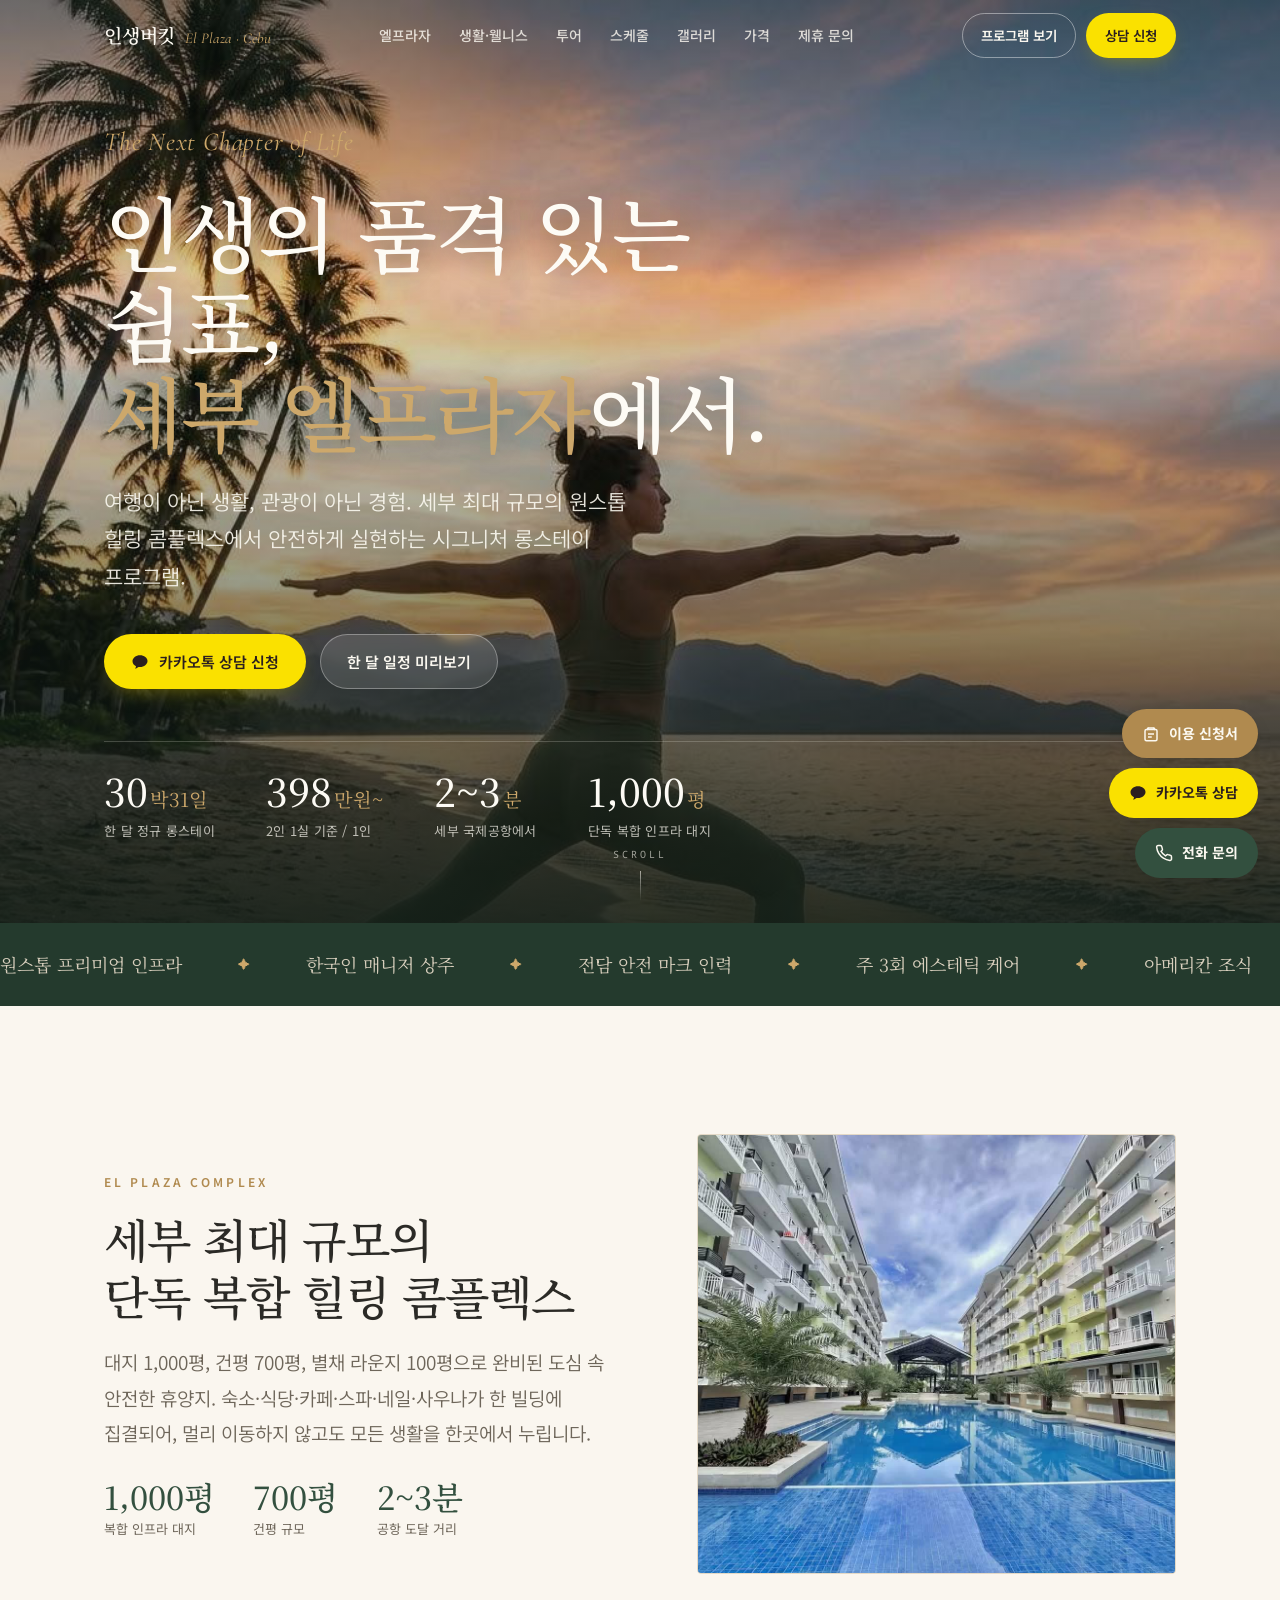
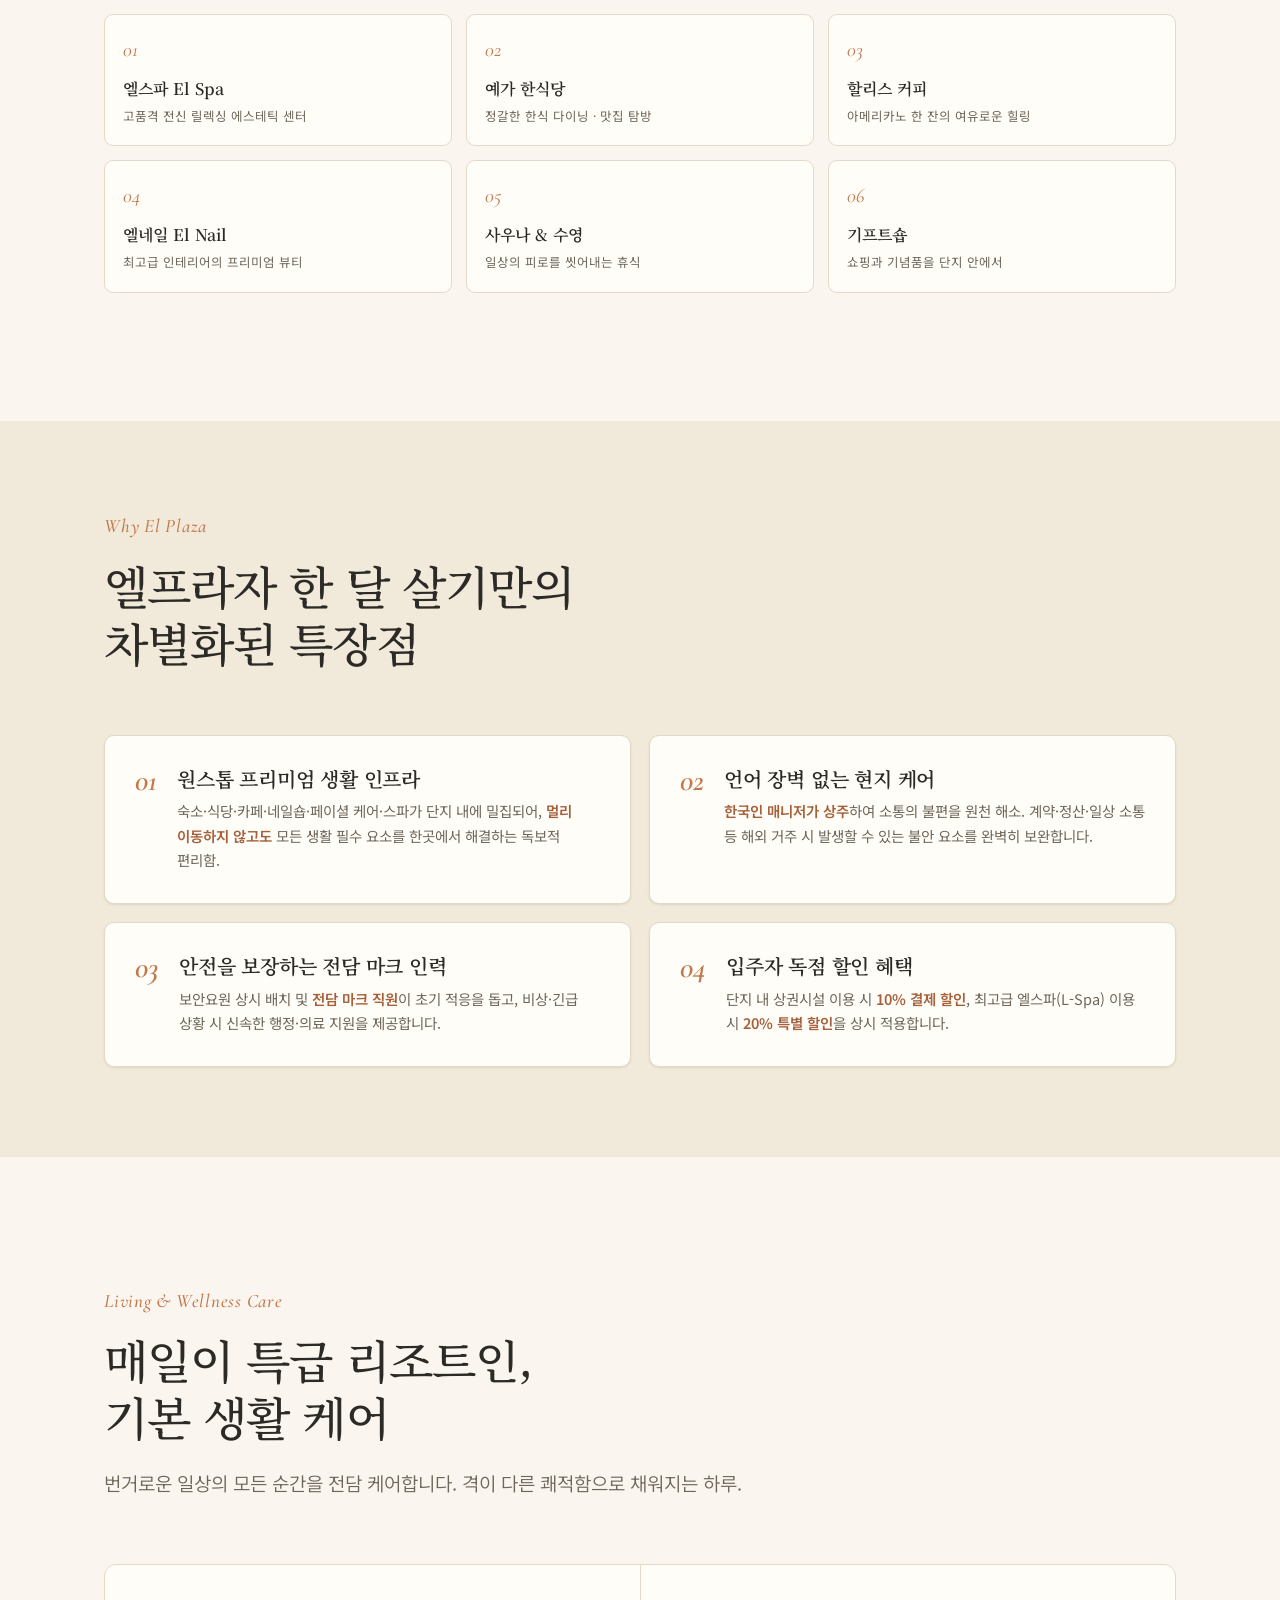
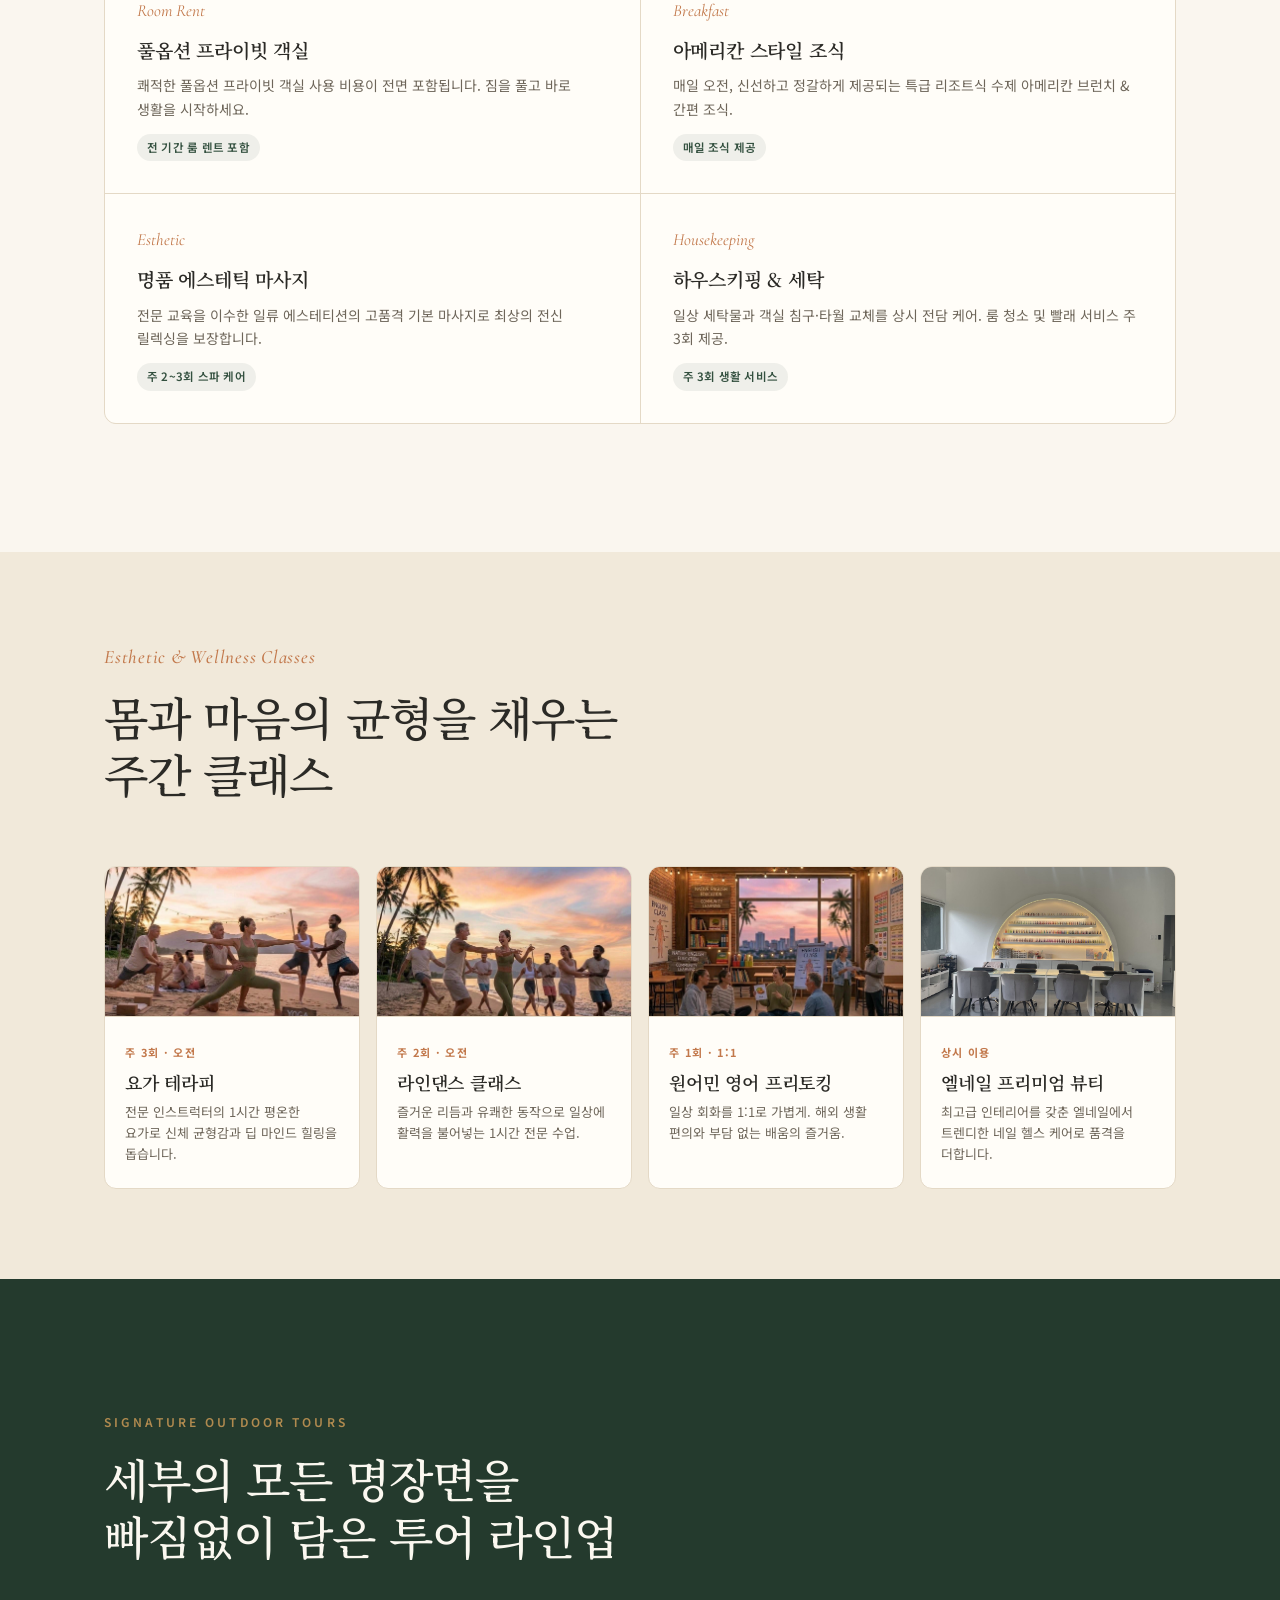
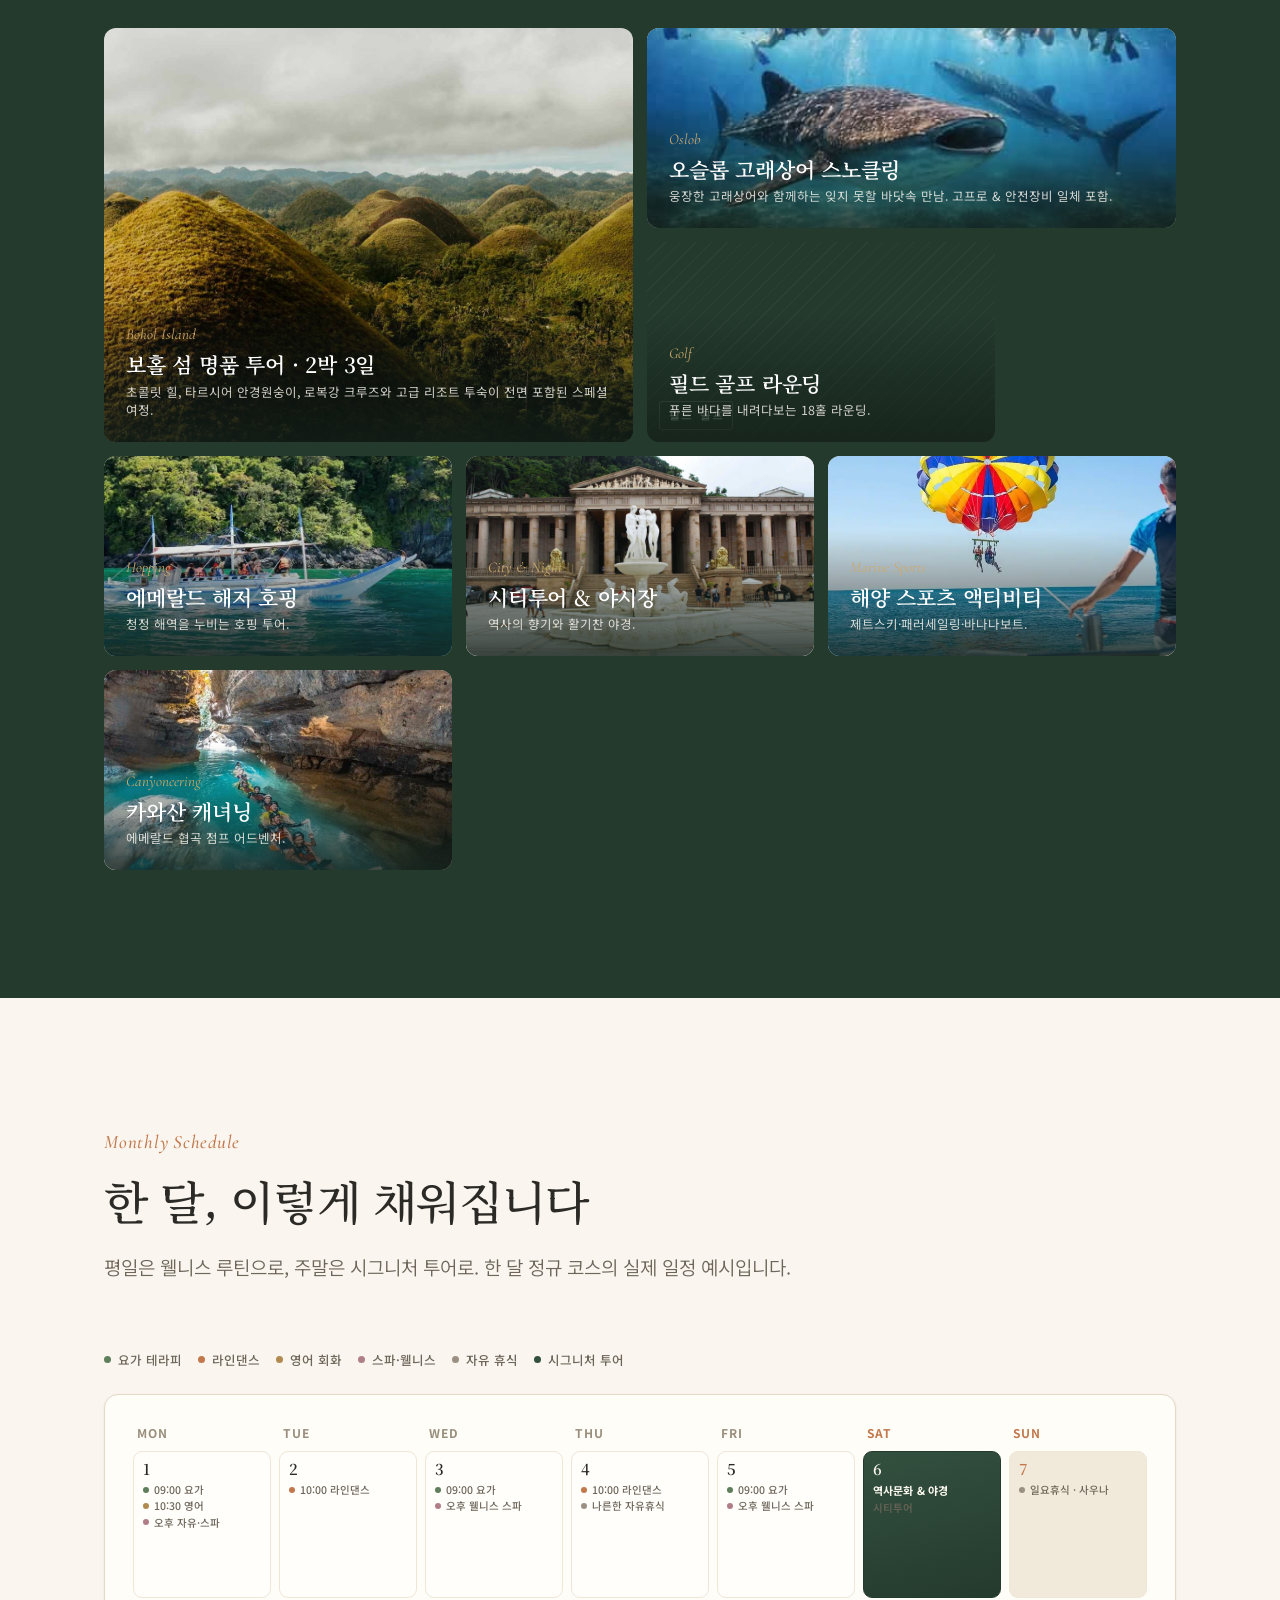
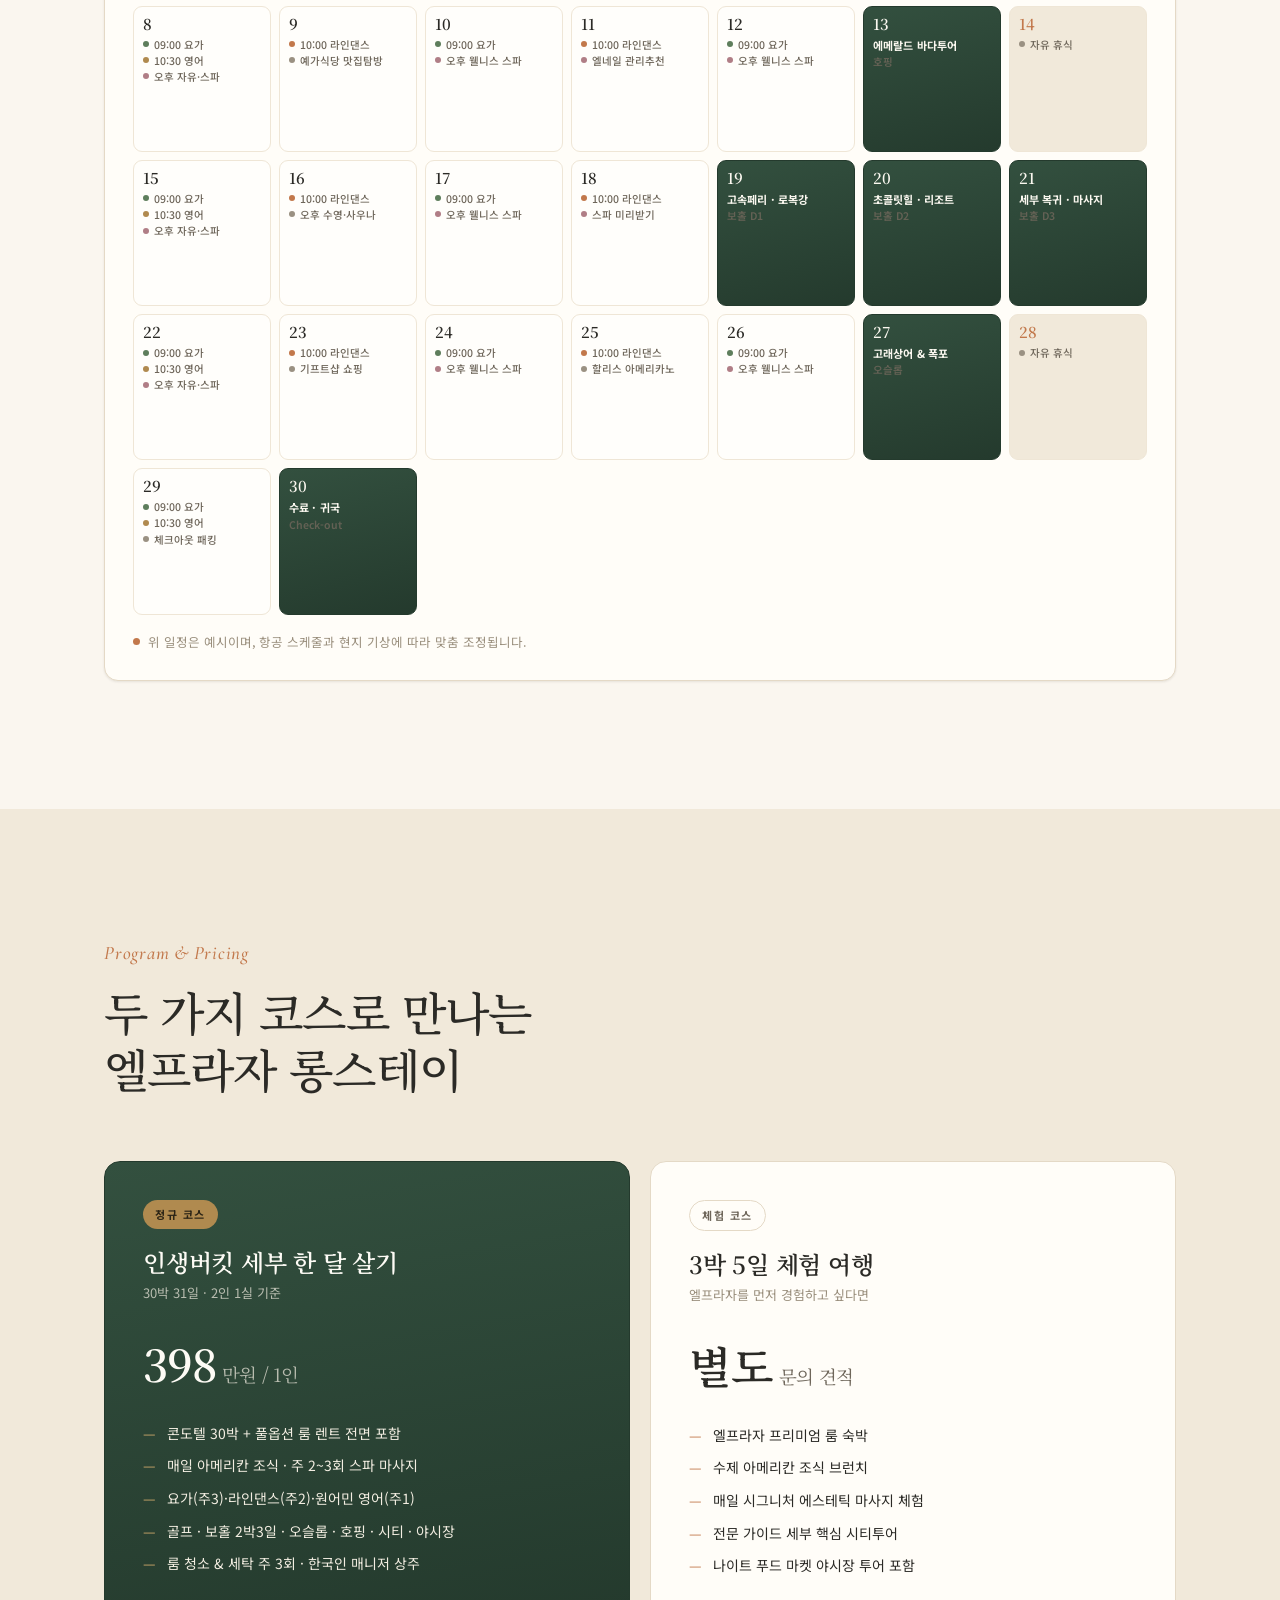
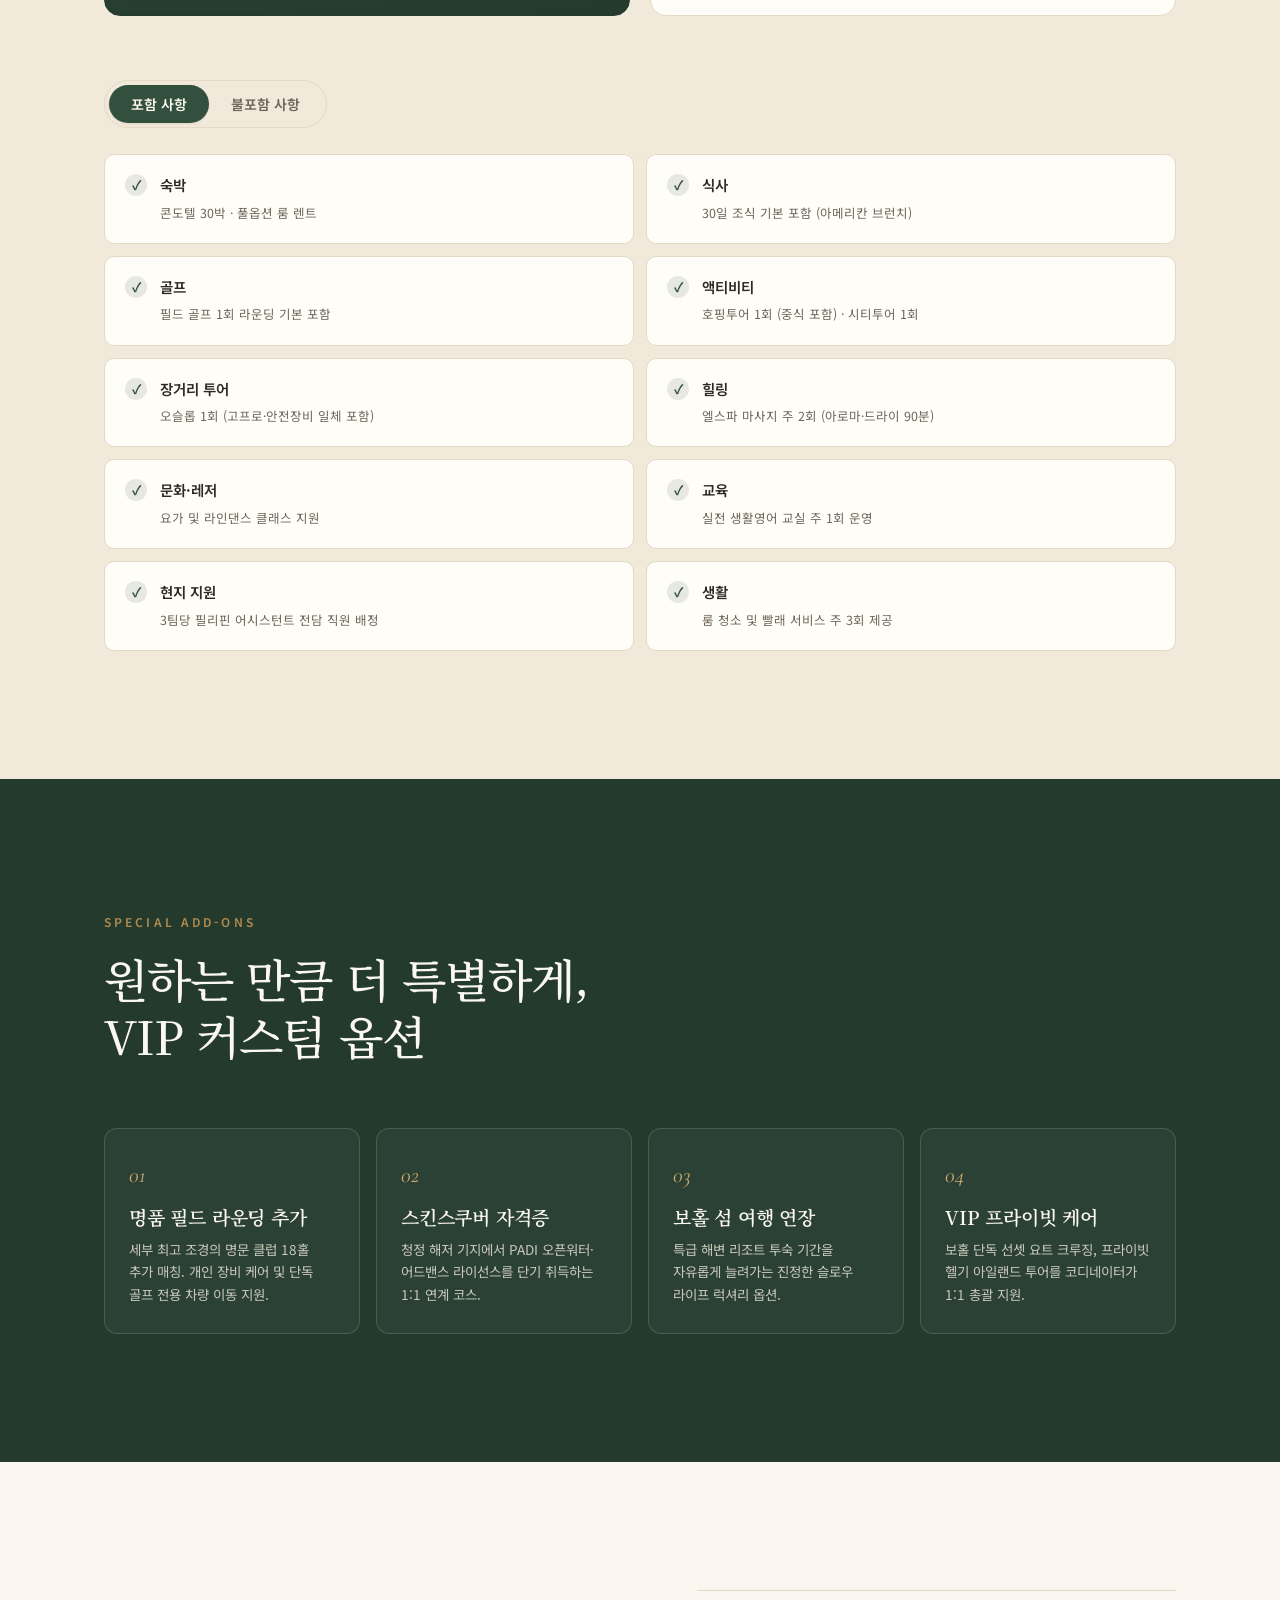
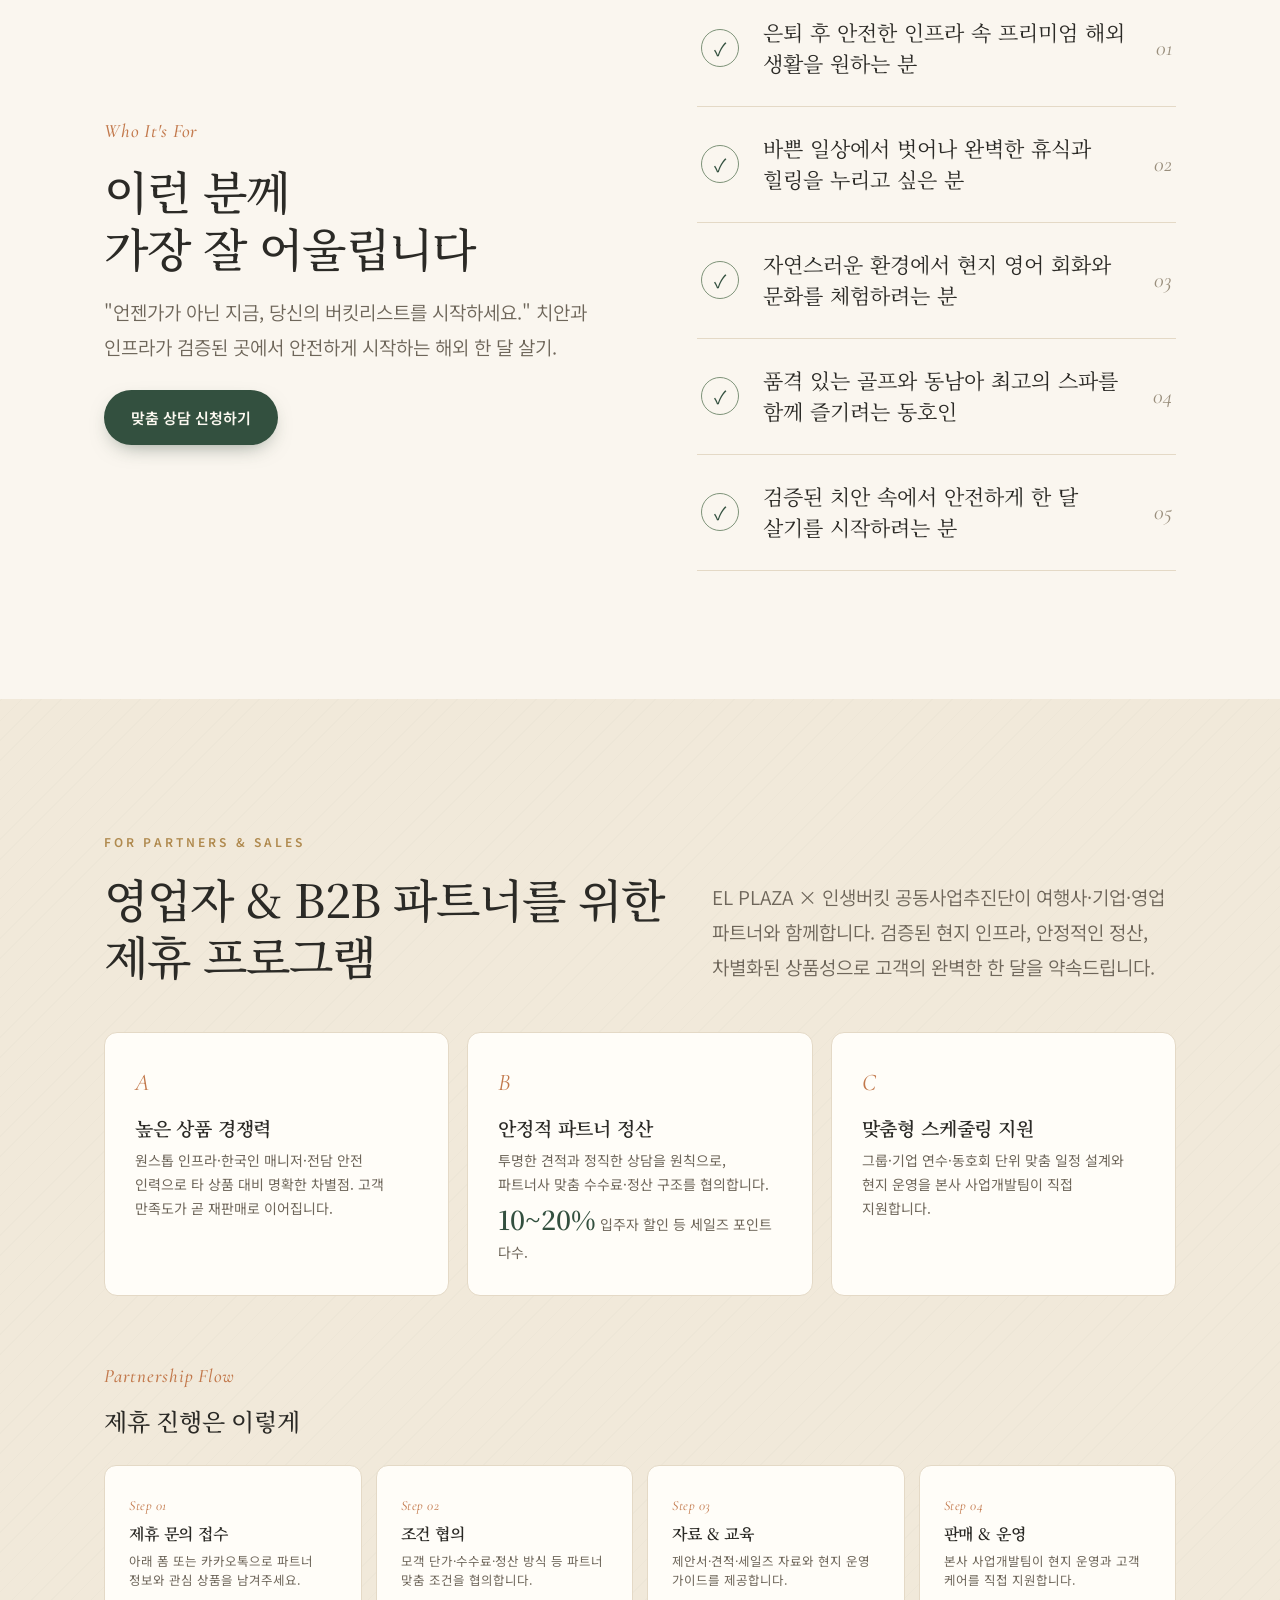
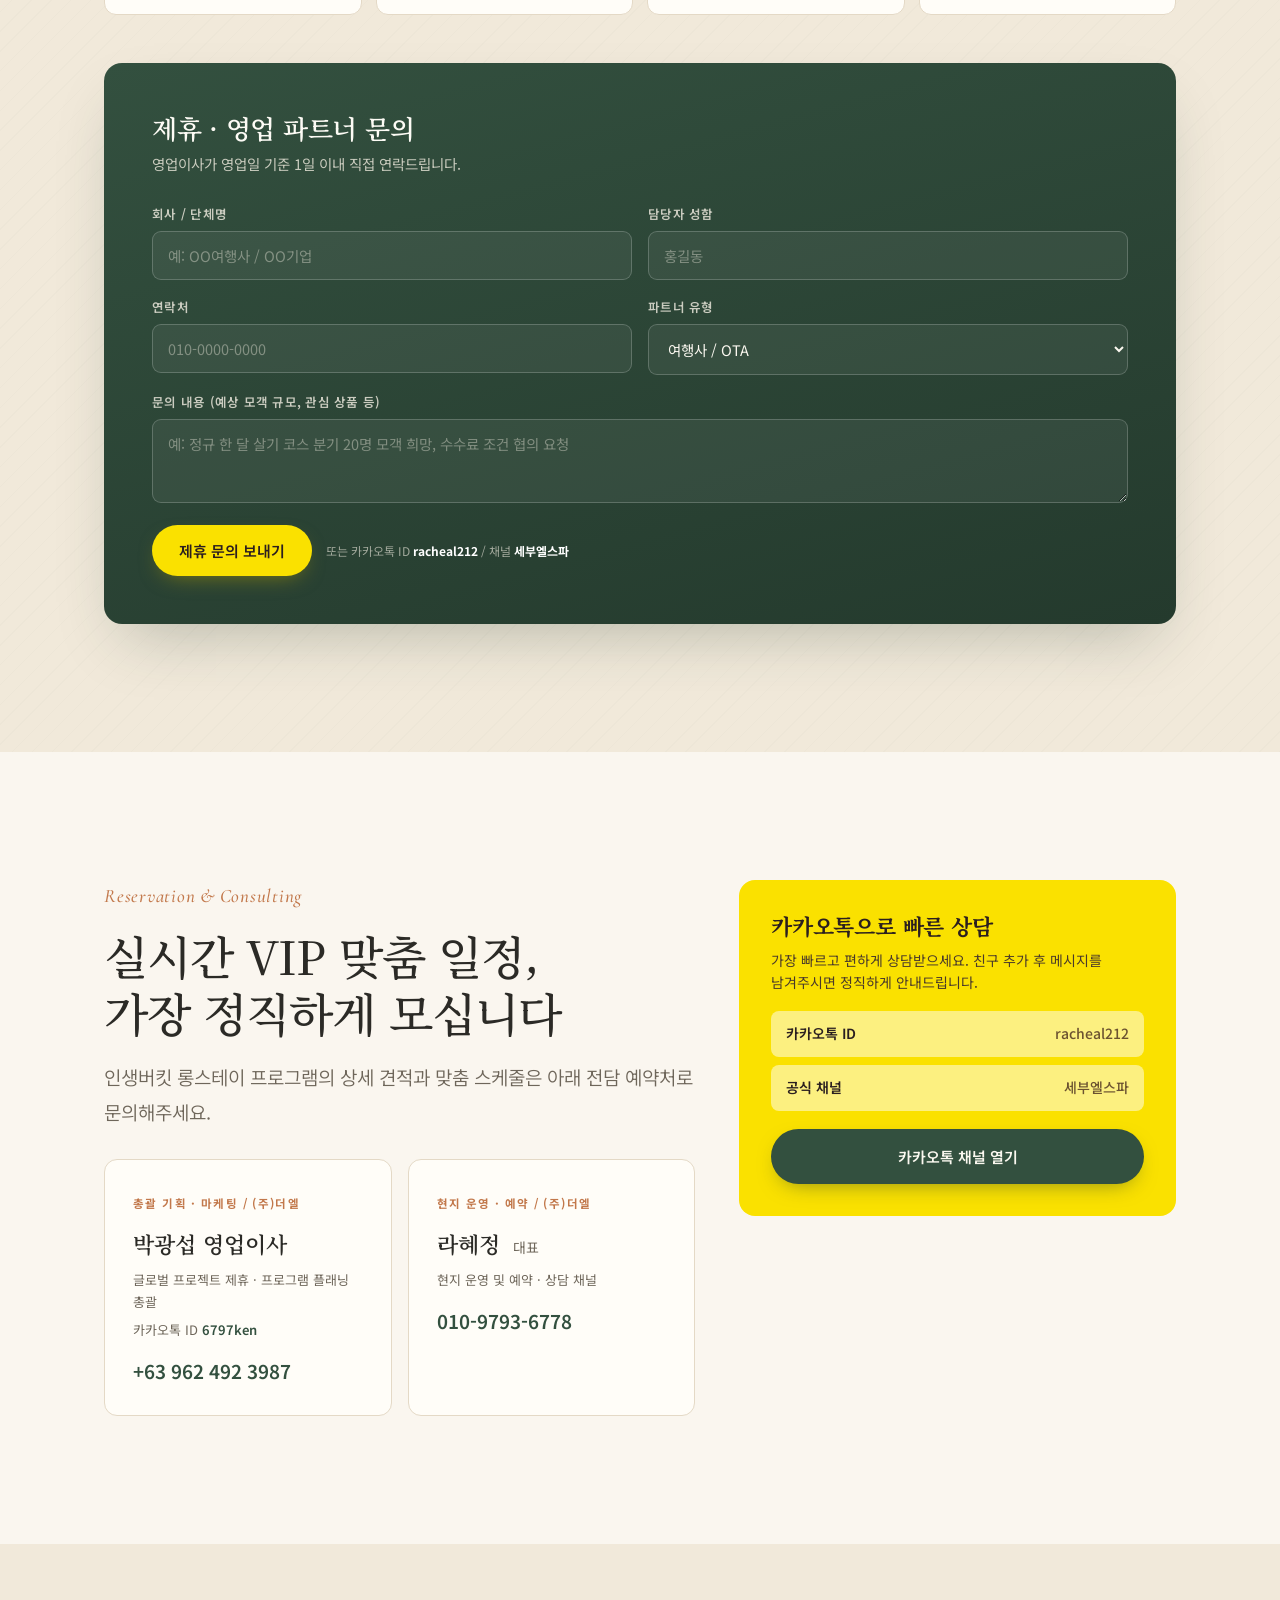
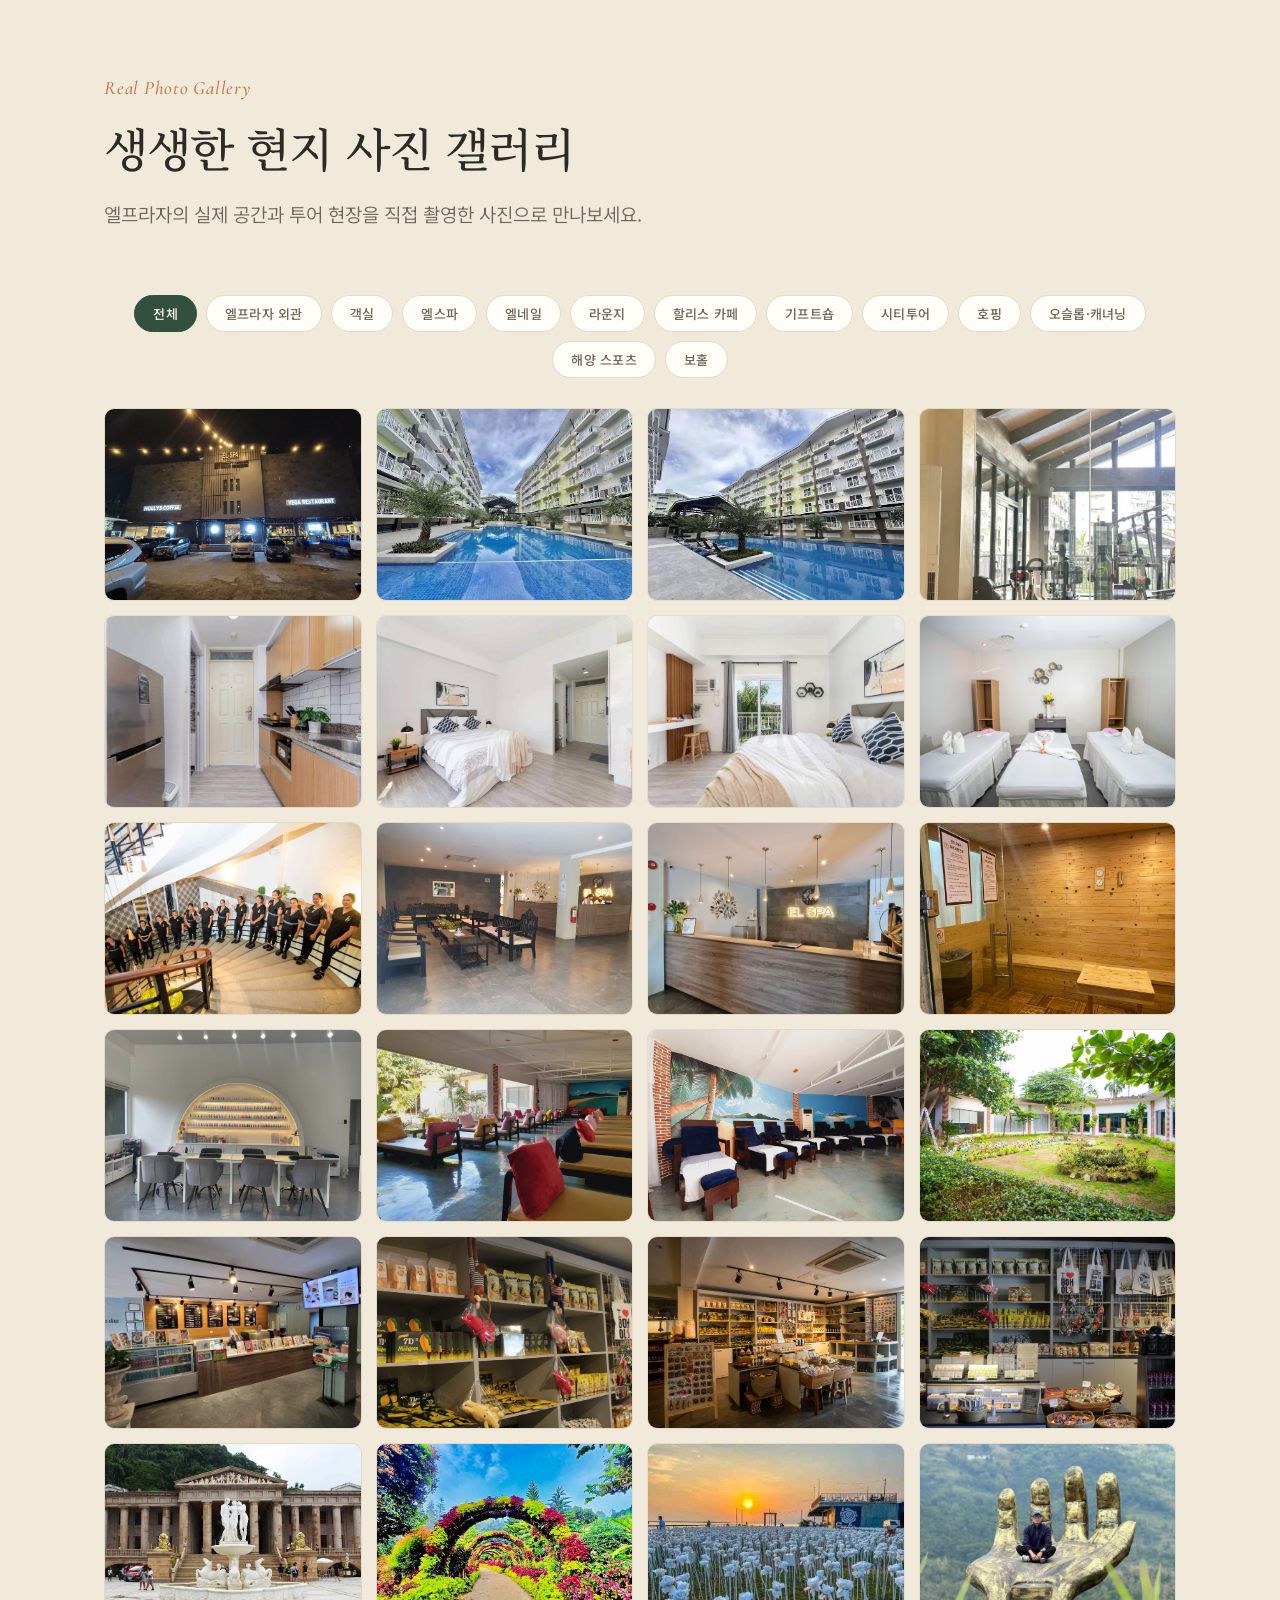
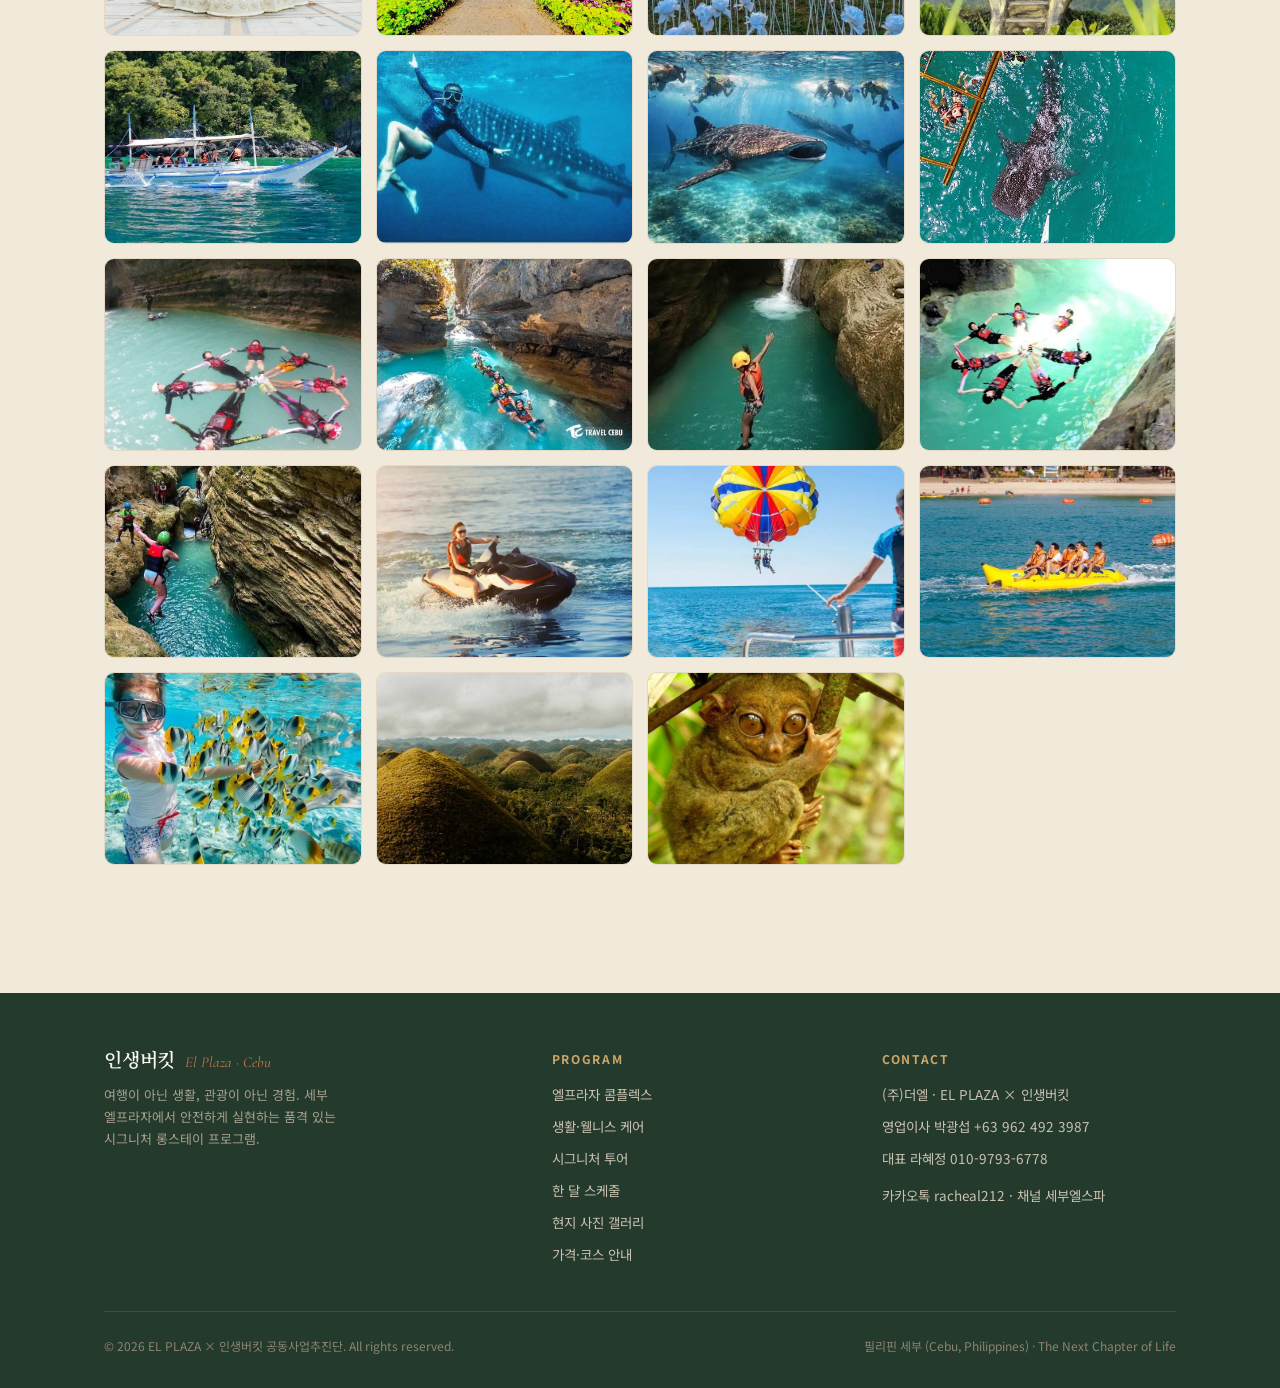
==== commit 41ab6ee2: "영업이사 박광섭 전화번호 +63-962-492-3987로 변경 (푸터 이름 오타 수정) Co-Authored-By: Claude Opus 4.8 (1M context) <norep" ====
--- a/index.html
+++ b/index.html
@@ -424,7 +424,7 @@
             <div class="name">박광섭 영업이사</div>
             <p class="meta">글로벌 프로젝트 제휴 · 프로그램 플래닝 총괄</p>
             <p class="meta">카카오톡 ID <b style="color:var(--forest);font-weight:600">6797ken</b></p>
-            <a class="tel" href="tel:+639177719435">+63 917 771 9435</a>
+            <a class="tel" href="tel:+639624923987">+63 962 492 3987</a>
           </div>
           <div class="contact-person">
             <span class="role">현지 운영 · 예약 / (주)더엘</span>
@@ -545,7 +545,7 @@
       <div class="footer-col">
         <h5>Contact</h5>
         <p>(주)더엘 · EL PLAZA × 인생버킷</p>
-        <a href="tel:+639177719435">영업이사 박광석 +63 917 771 9435</a>
+        <a href="tel:+639624923987">영업이사 박광섭 +63 962 492 3987</a>
         <a href="tel:01097936778">대표 라혜정 010-9793-6778</a>
         <p>카카오톡 racheal212 · 채널 세부엘스파</p>
       </div>
@@ -561,7 +561,7 @@
 <div class="fab">
   <a class="apply" href="#" data-open-apply><svg class="fab-icon" viewBox="0 0 24 24" fill="none" stroke="currentColor" stroke-width="2"><path d="M9 4h6a2 2 0 0 1 2 2v0h1a2 2 0 0 1 2 2v11a2 2 0 0 1-2 2H6a2 2 0 0 1-2-2V8a2 2 0 0 1 2-2h1V6a2 2 0 0 1 2-2Z"/><path d="M9 4a1 1 0 0 0-1 1v1h8V5a1 1 0 0 0-1-1"/><path d="M8 12h8M8 16h5"/></svg><span>이용 신청서</span></a>
   <a class="kakao" href="#contact"><svg class="fab-icon" viewBox="0 0 24 24" fill="currentColor"><path d="M12 3C6.5 3 2 6.6 2 11c0 2.8 1.9 5.3 4.7 6.7-.2.7-.7 2.6-.8 3-.1.5.2.5.4.4.2-.1 2.6-1.8 3.7-2.5.6.1 1.3.1 2 .1 5.5 0 10-3.6 10-8S17.5 3 12 3Z"/></svg><span>카카오톡 상담</span></a>
-  <a class="call" href="tel:+639177719435"><svg class="fab-icon" viewBox="0 0 24 24" fill="none" stroke="currentColor" stroke-width="2"><path d="M22 16.9v3a2 2 0 0 1-2.2 2 19.8 19.8 0 0 1-8.6-3 19.5 19.5 0 0 1-6-6 19.8 19.8 0 0 1-3-8.7A2 2 0 0 1 4.1 2h3a2 2 0 0 1 2 1.7c.1 1 .4 1.9.7 2.8a2 2 0 0 1-.5 2.1L8.1 9.9a16 16 0 0 0 6 6l1.3-1.3a2 2 0 0 1 2.1-.4c.9.3 1.8.6 2.8.7a2 2 0 0 1 1.7 2Z"/></svg><span>전화 문의</span></a>
+  <a class="call" href="tel:+639624923987"><svg class="fab-icon" viewBox="0 0 24 24" fill="none" stroke="currentColor" stroke-width="2"><path d="M22 16.9v3a2 2 0 0 1-2.2 2 19.8 19.8 0 0 1-8.6-3 19.5 19.5 0 0 1-6-6 19.8 19.8 0 0 1-3-8.7A2 2 0 0 1 4.1 2h3a2 2 0 0 1 2 1.7c.1 1 .4 1.9.7 2.8a2 2 0 0 1-.5 2.1L8.1 9.9a16 16 0 0 0 6 6l1.3-1.3a2 2 0 0 1 2.1-.4c.9.3 1.8.6 2.8.7a2 2 0 0 1 1.7 2Z"/></svg><span>전화 문의</span></a>
 </div>
 
 <!-- ============== APPLICATION MODAL ============== -->
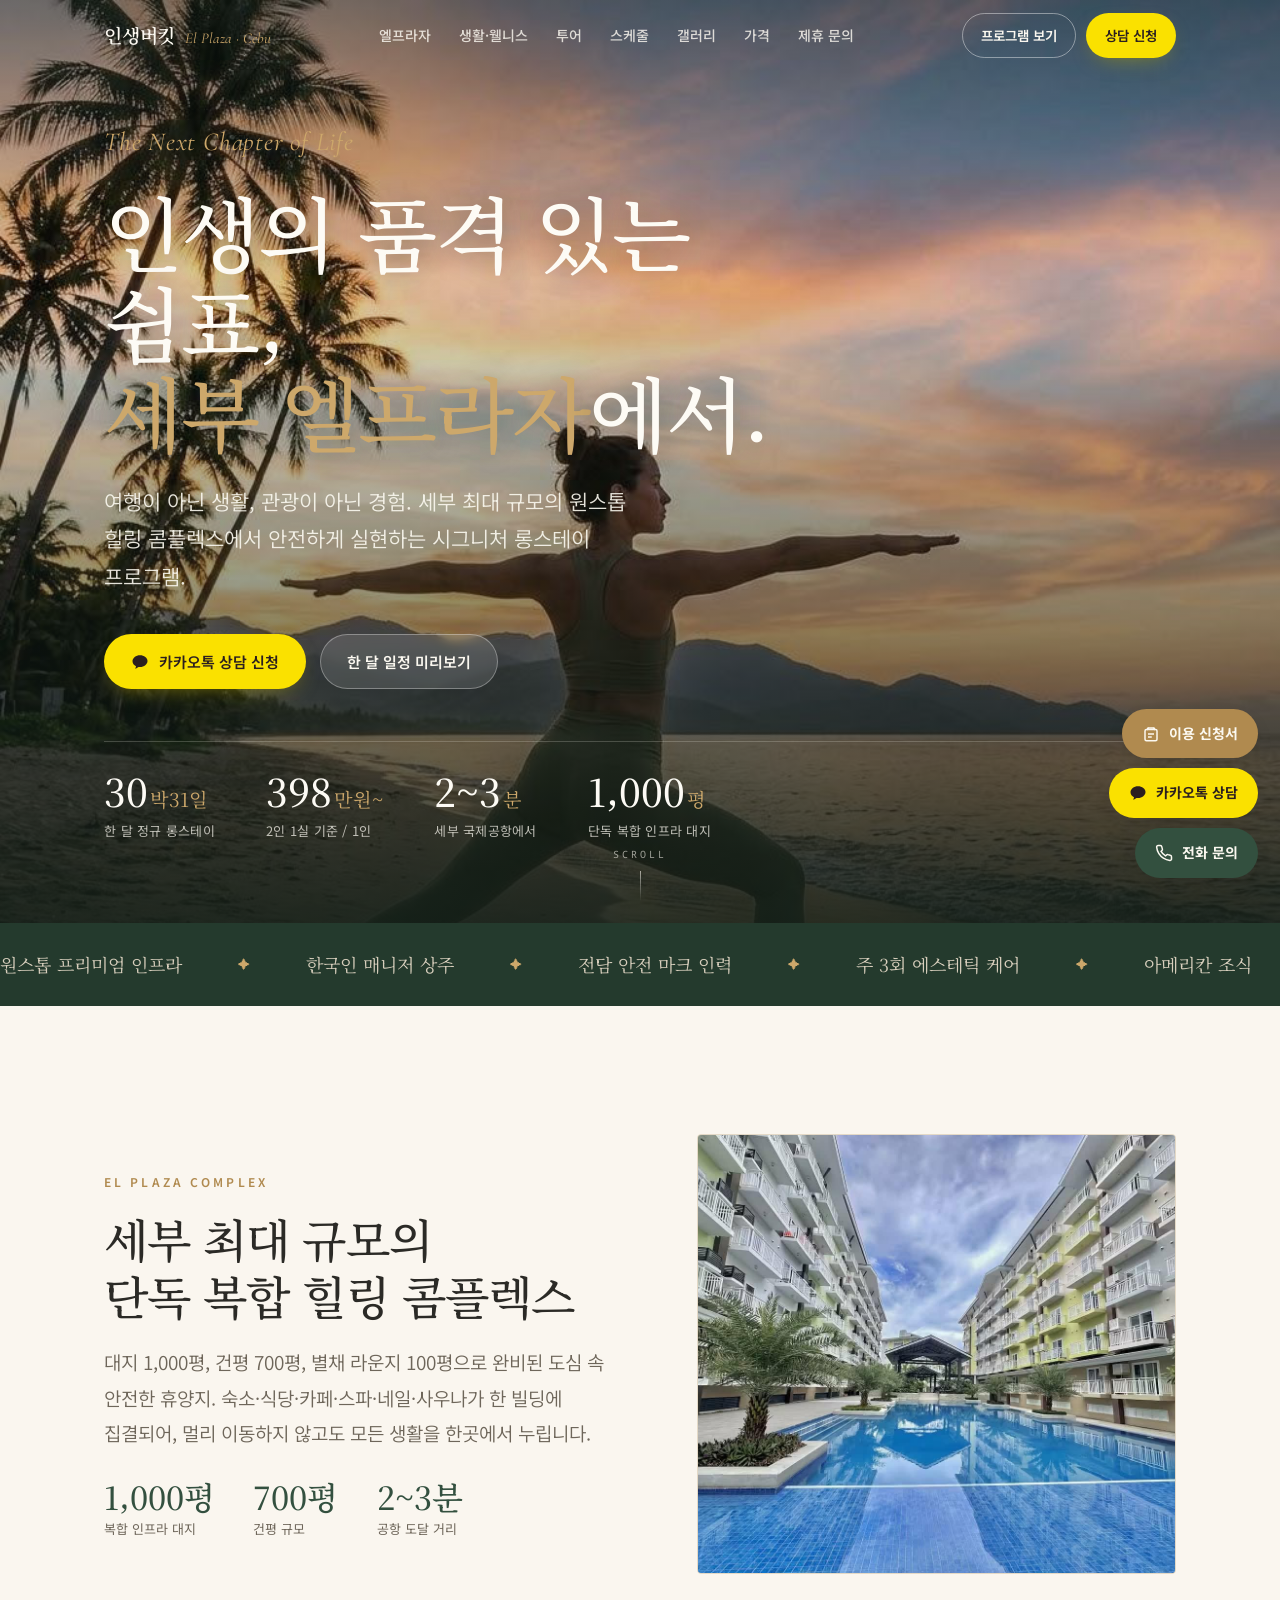
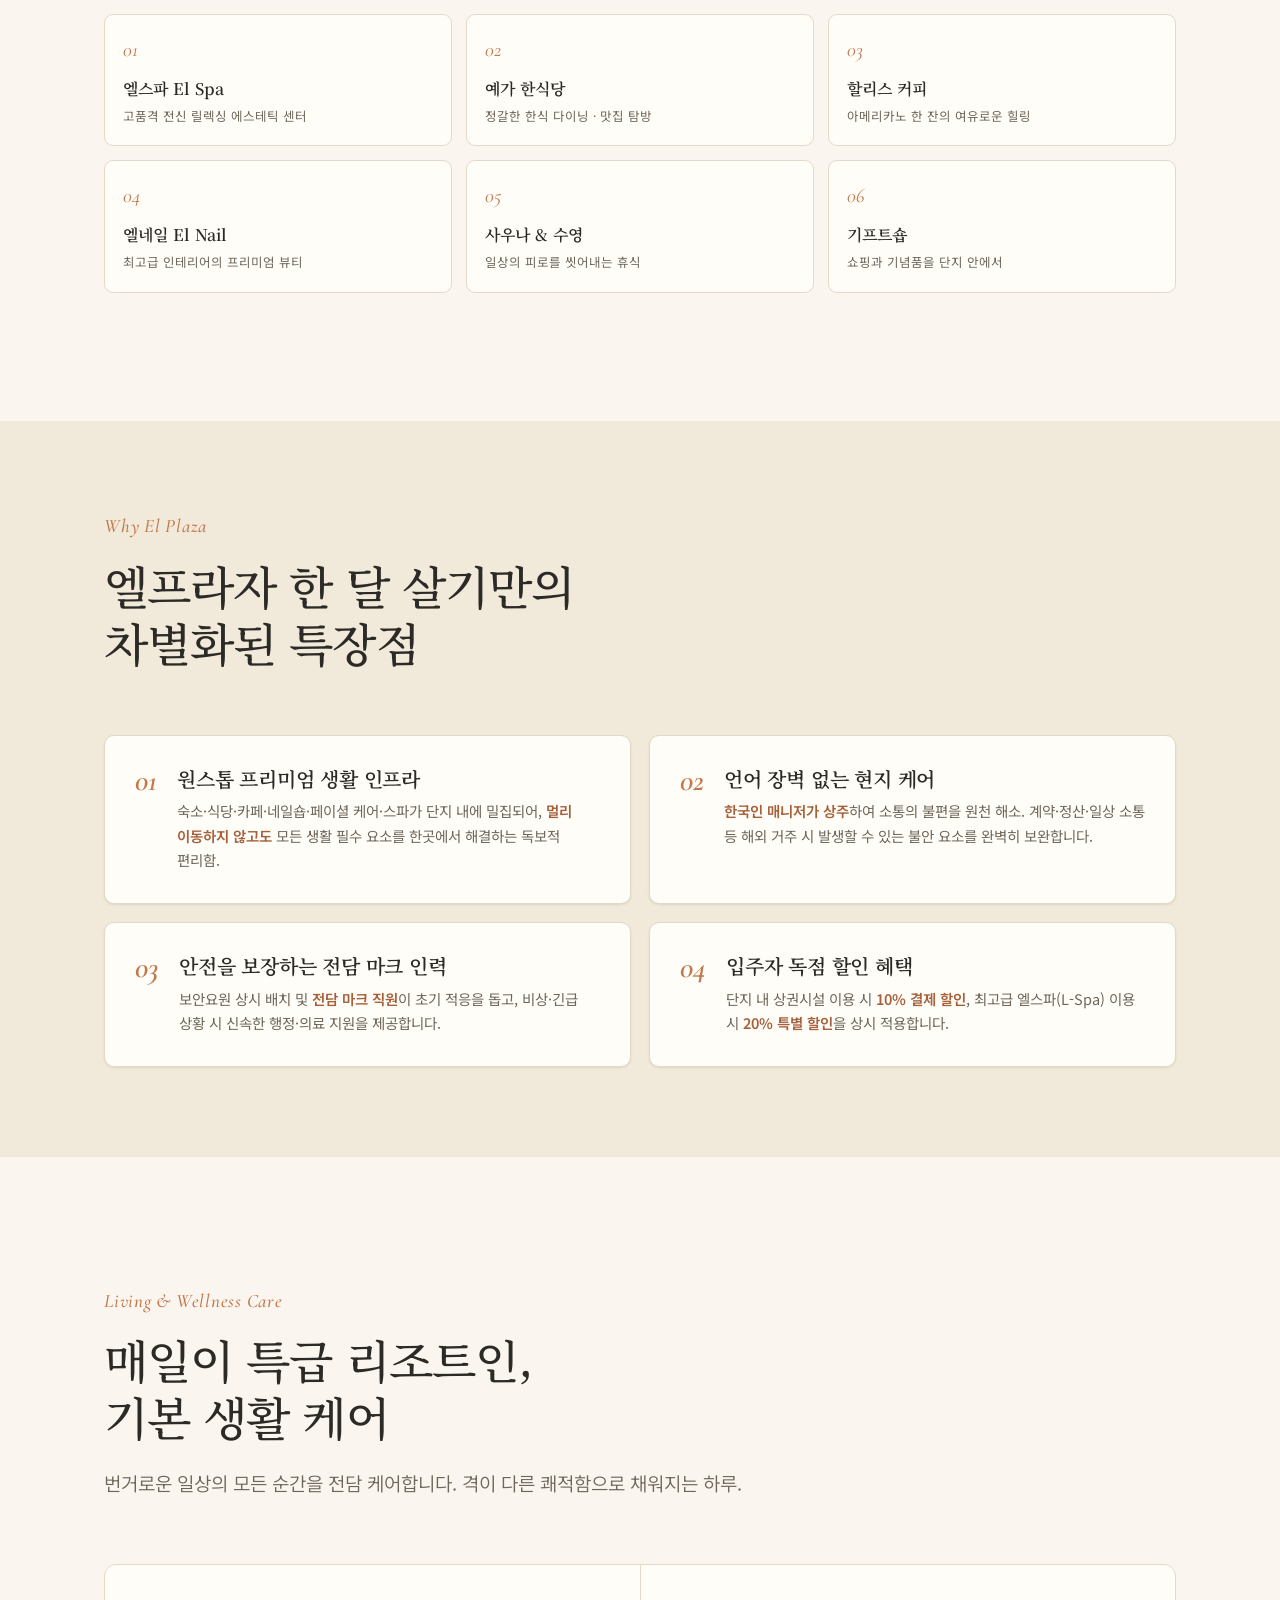
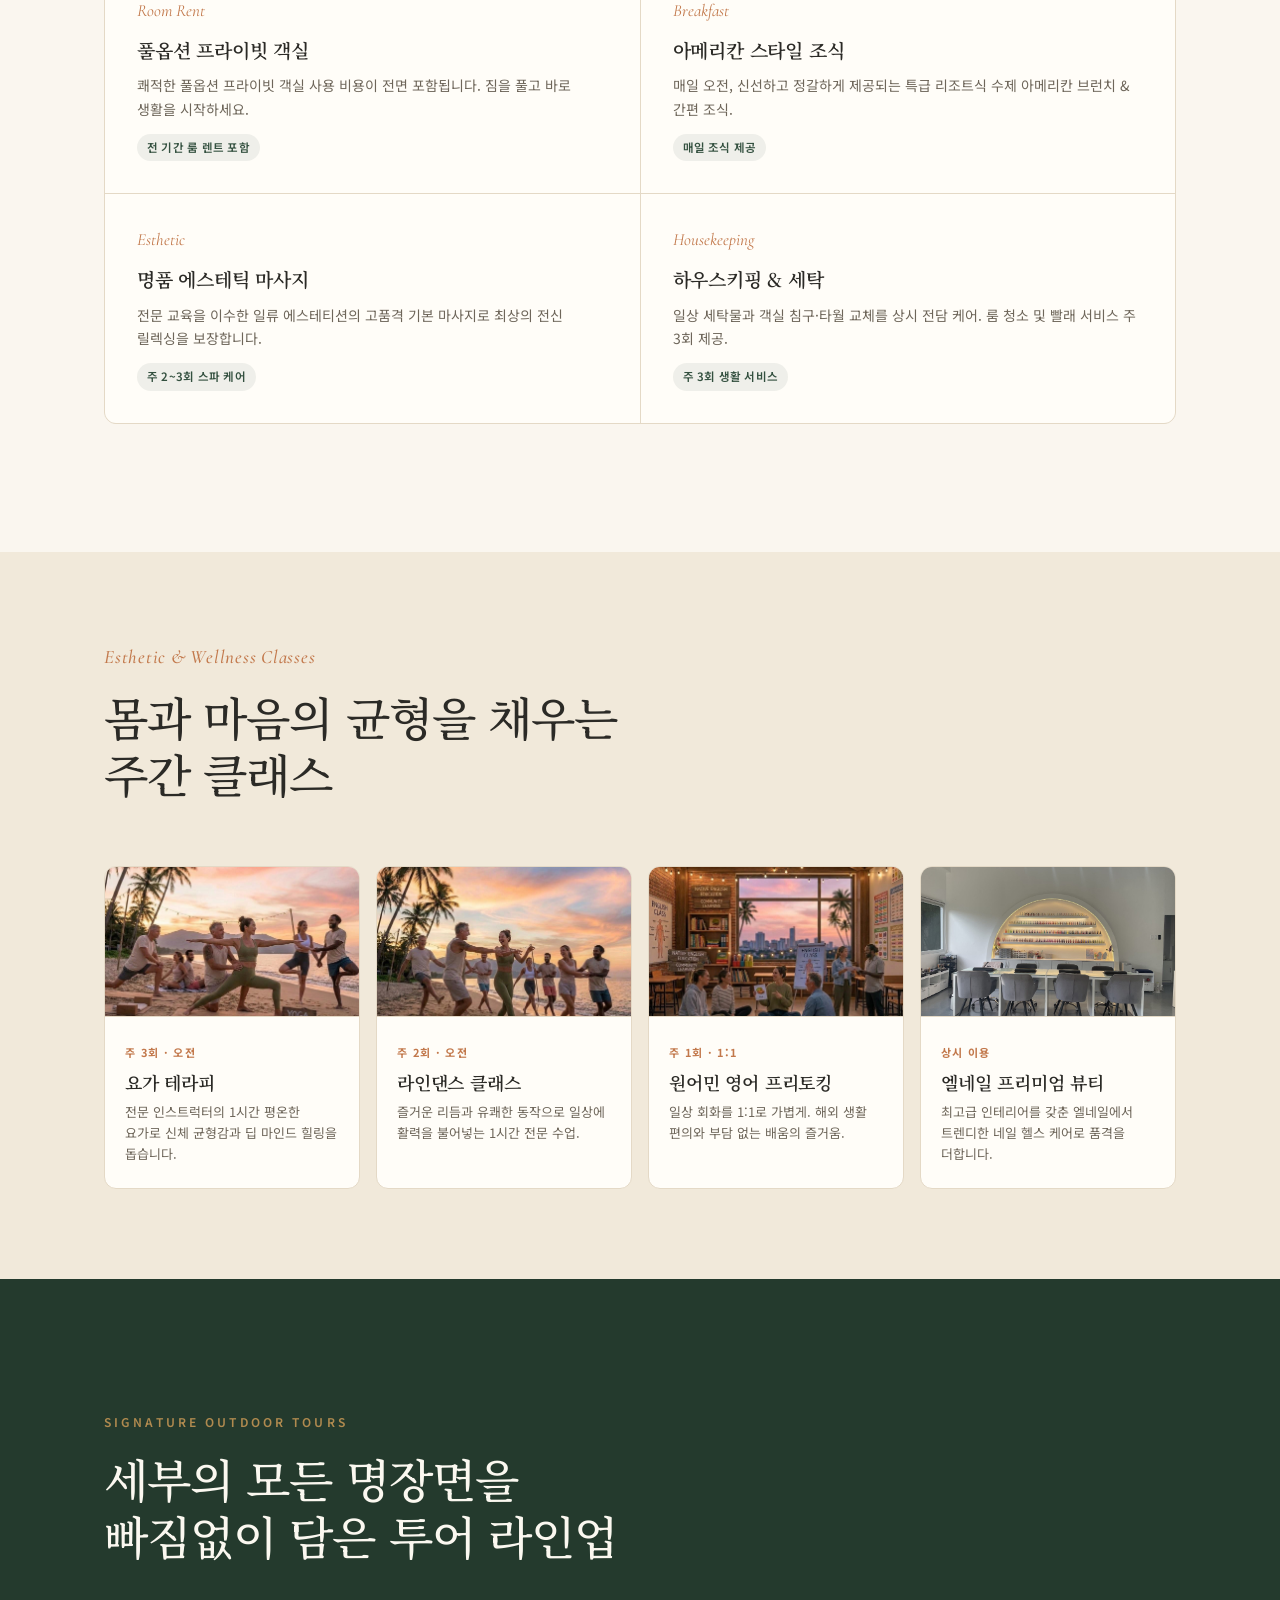
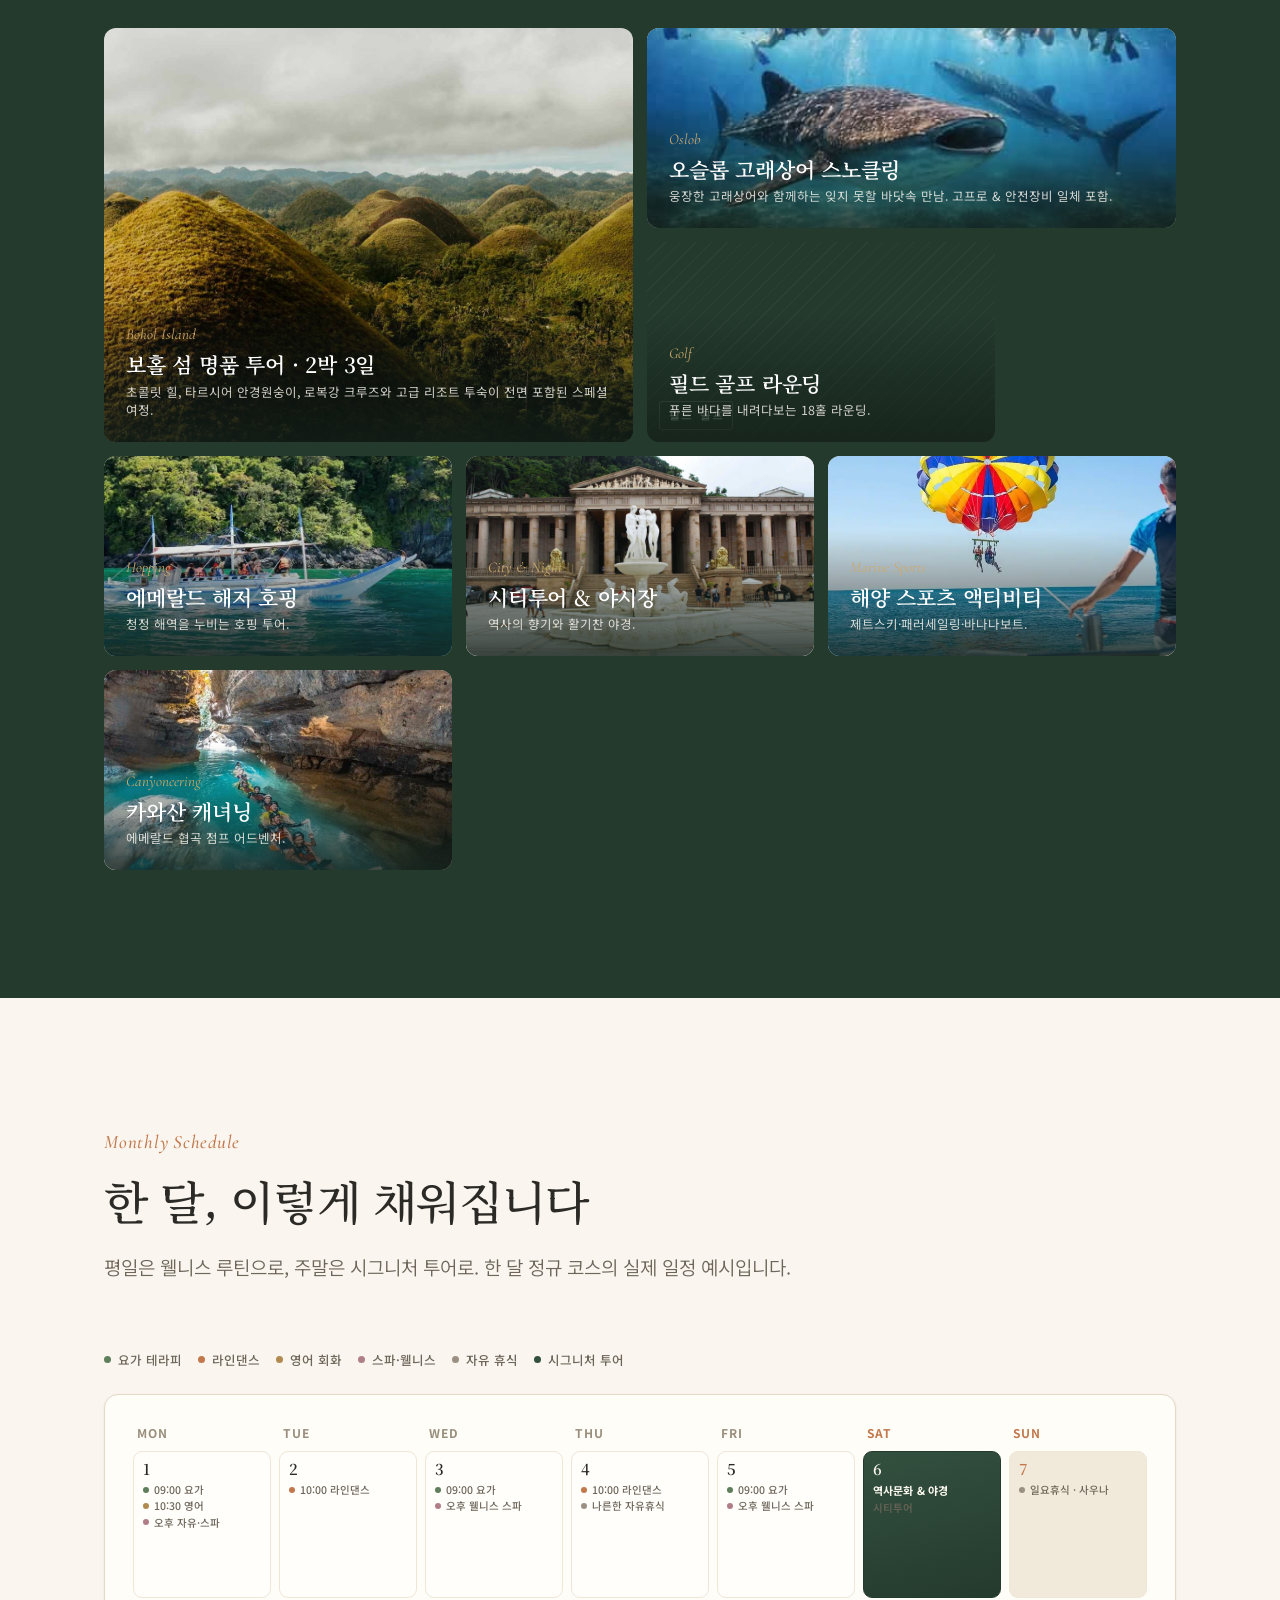
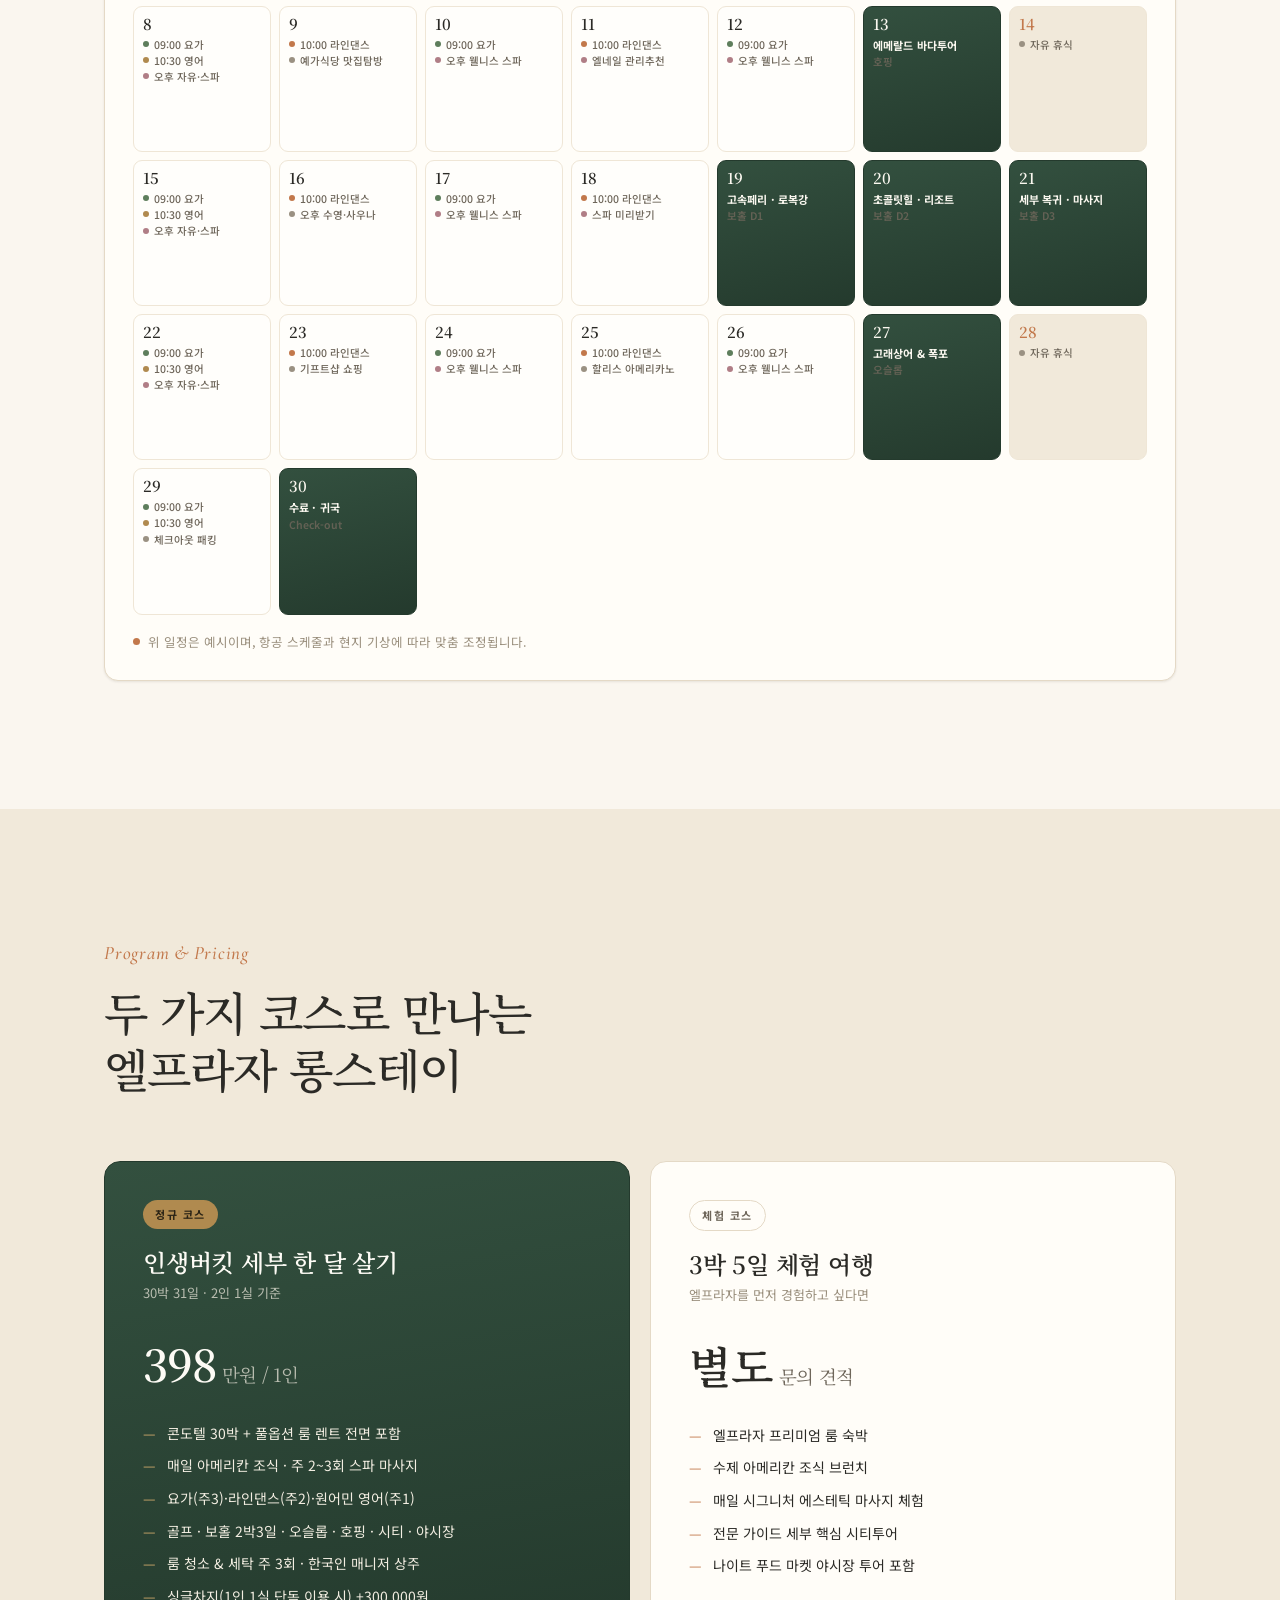
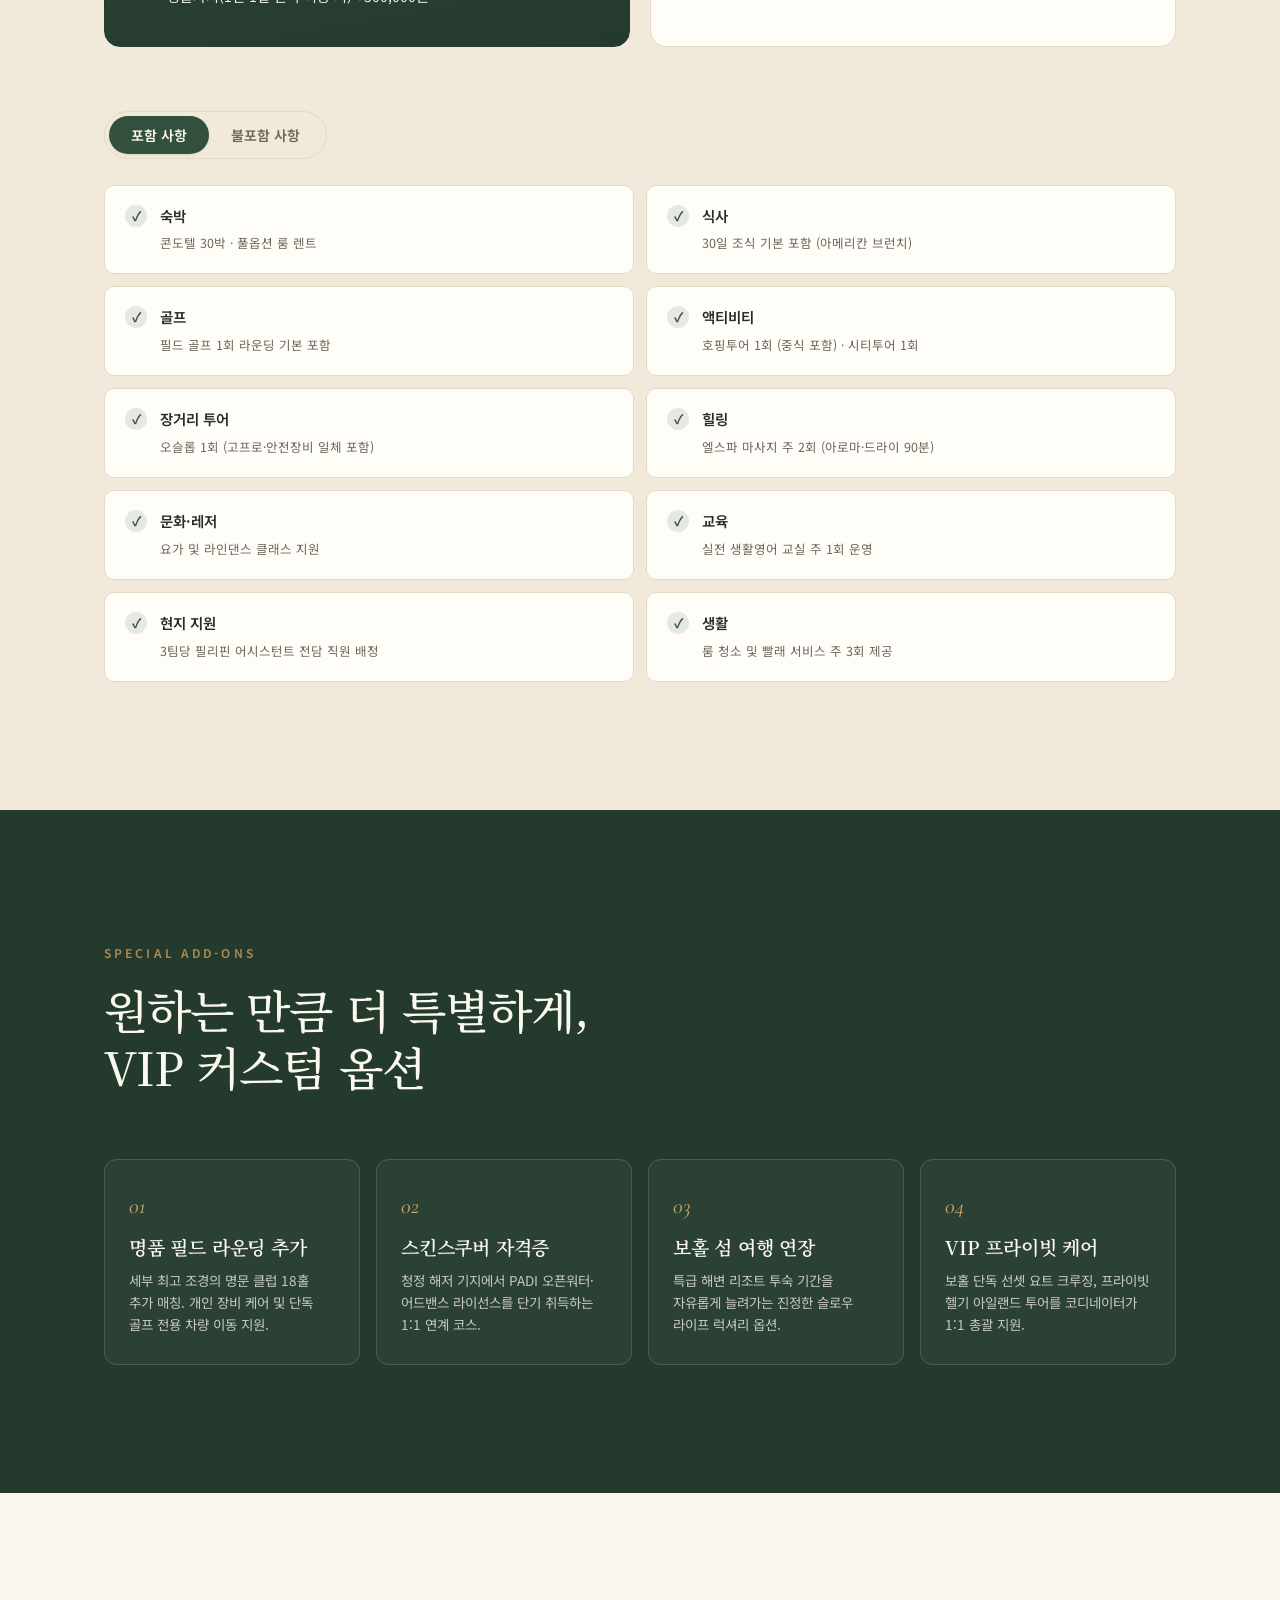
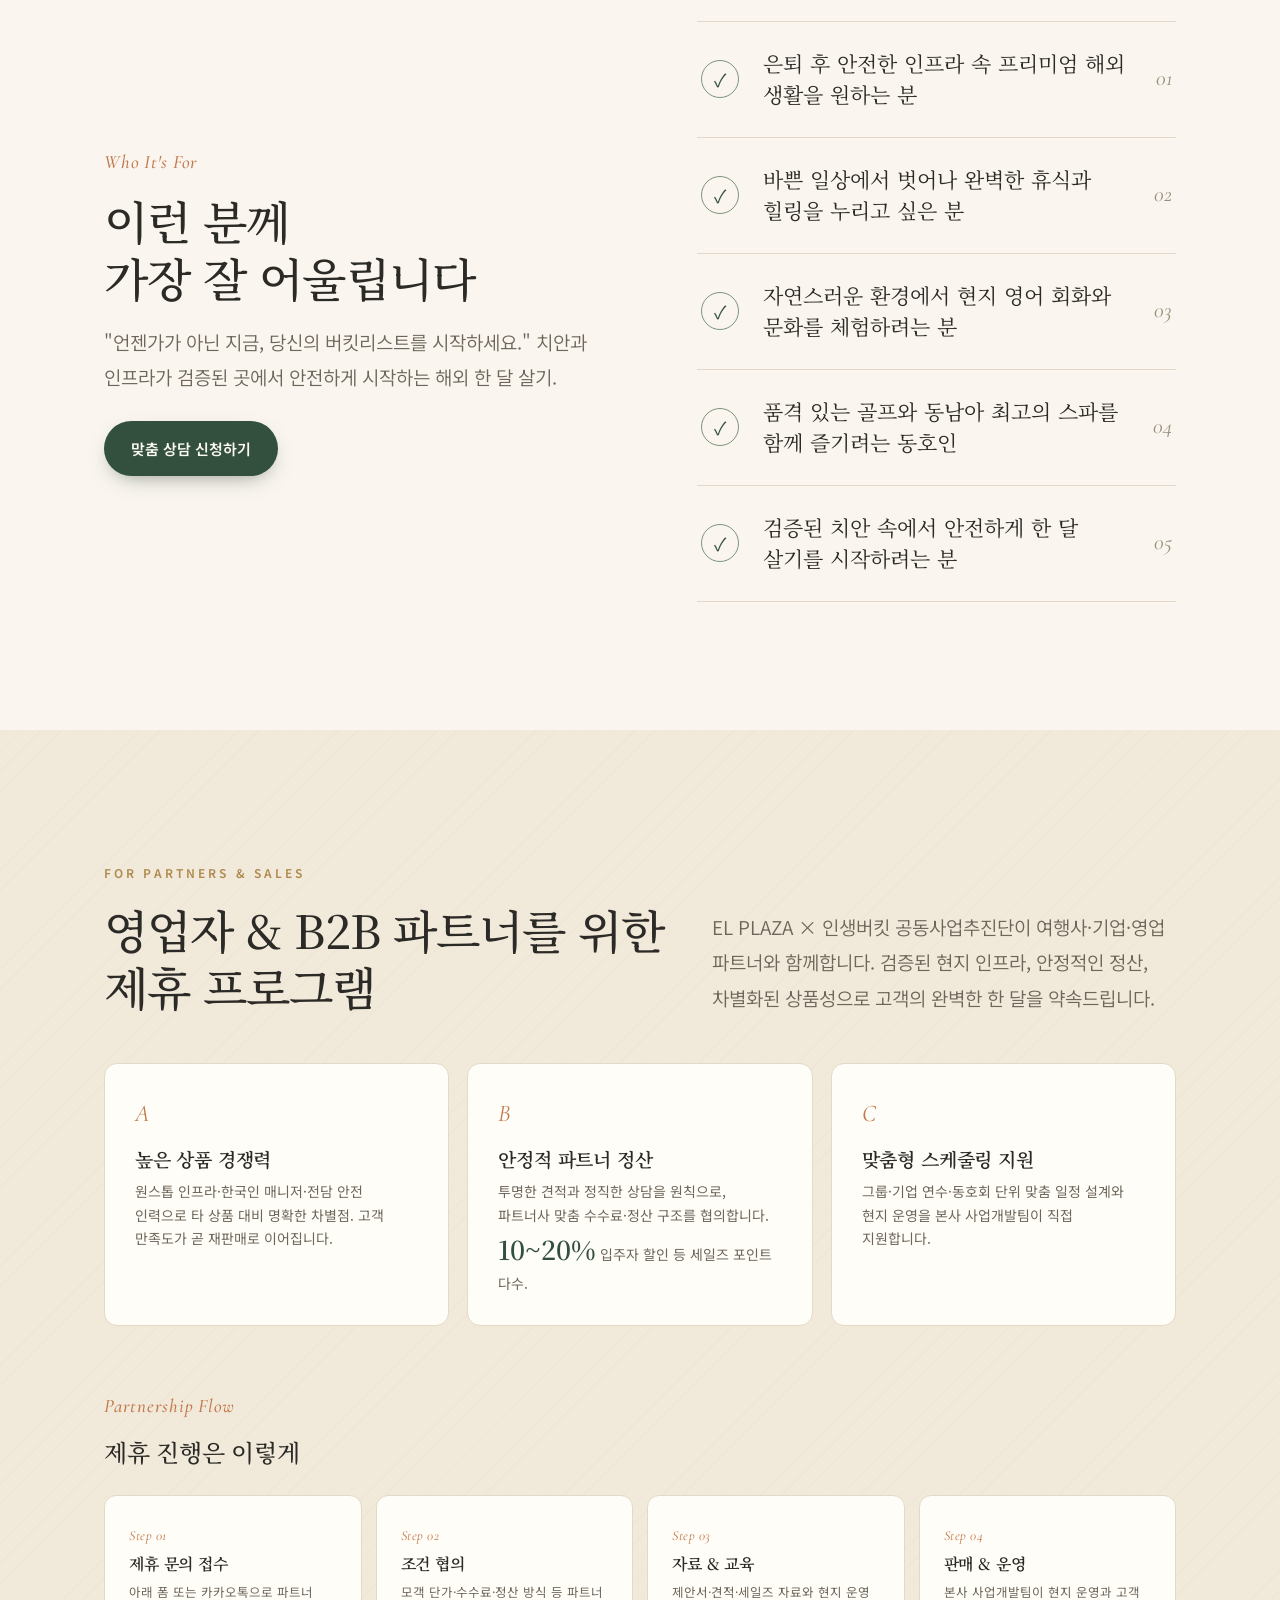
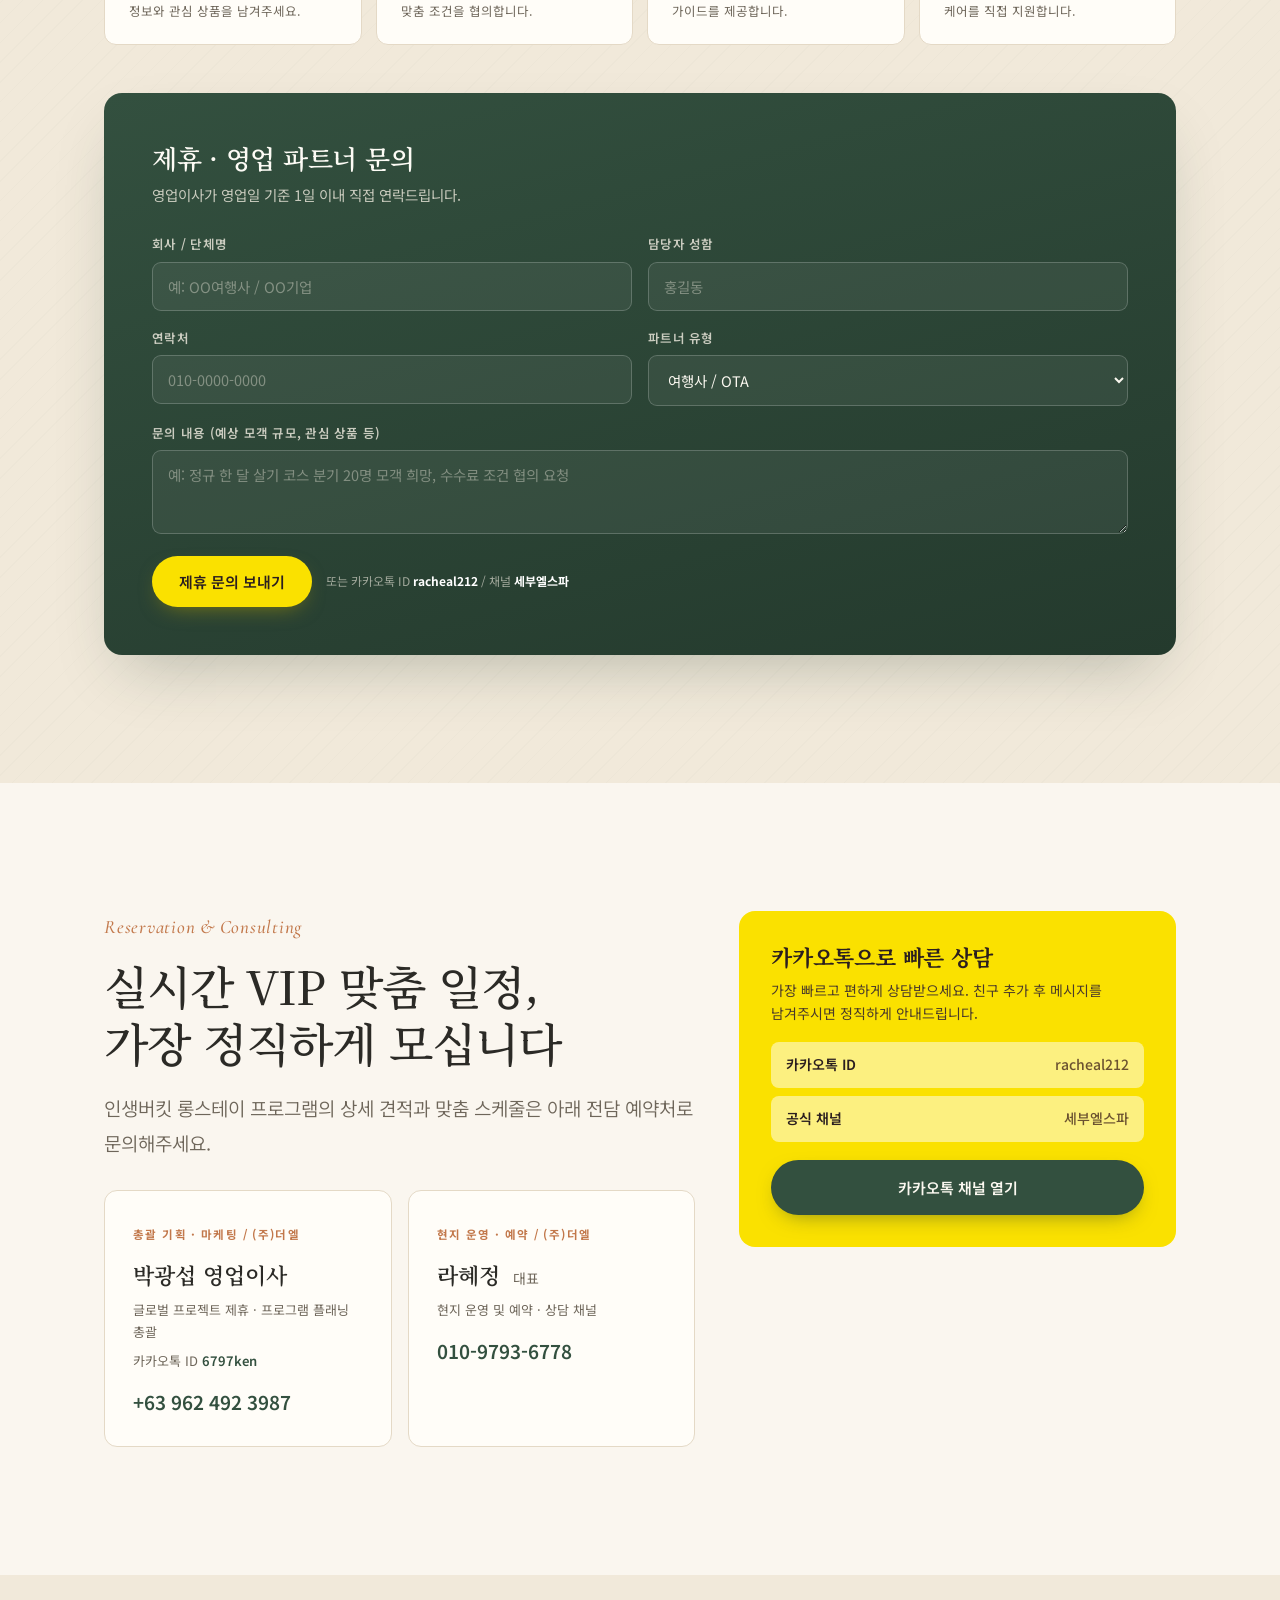
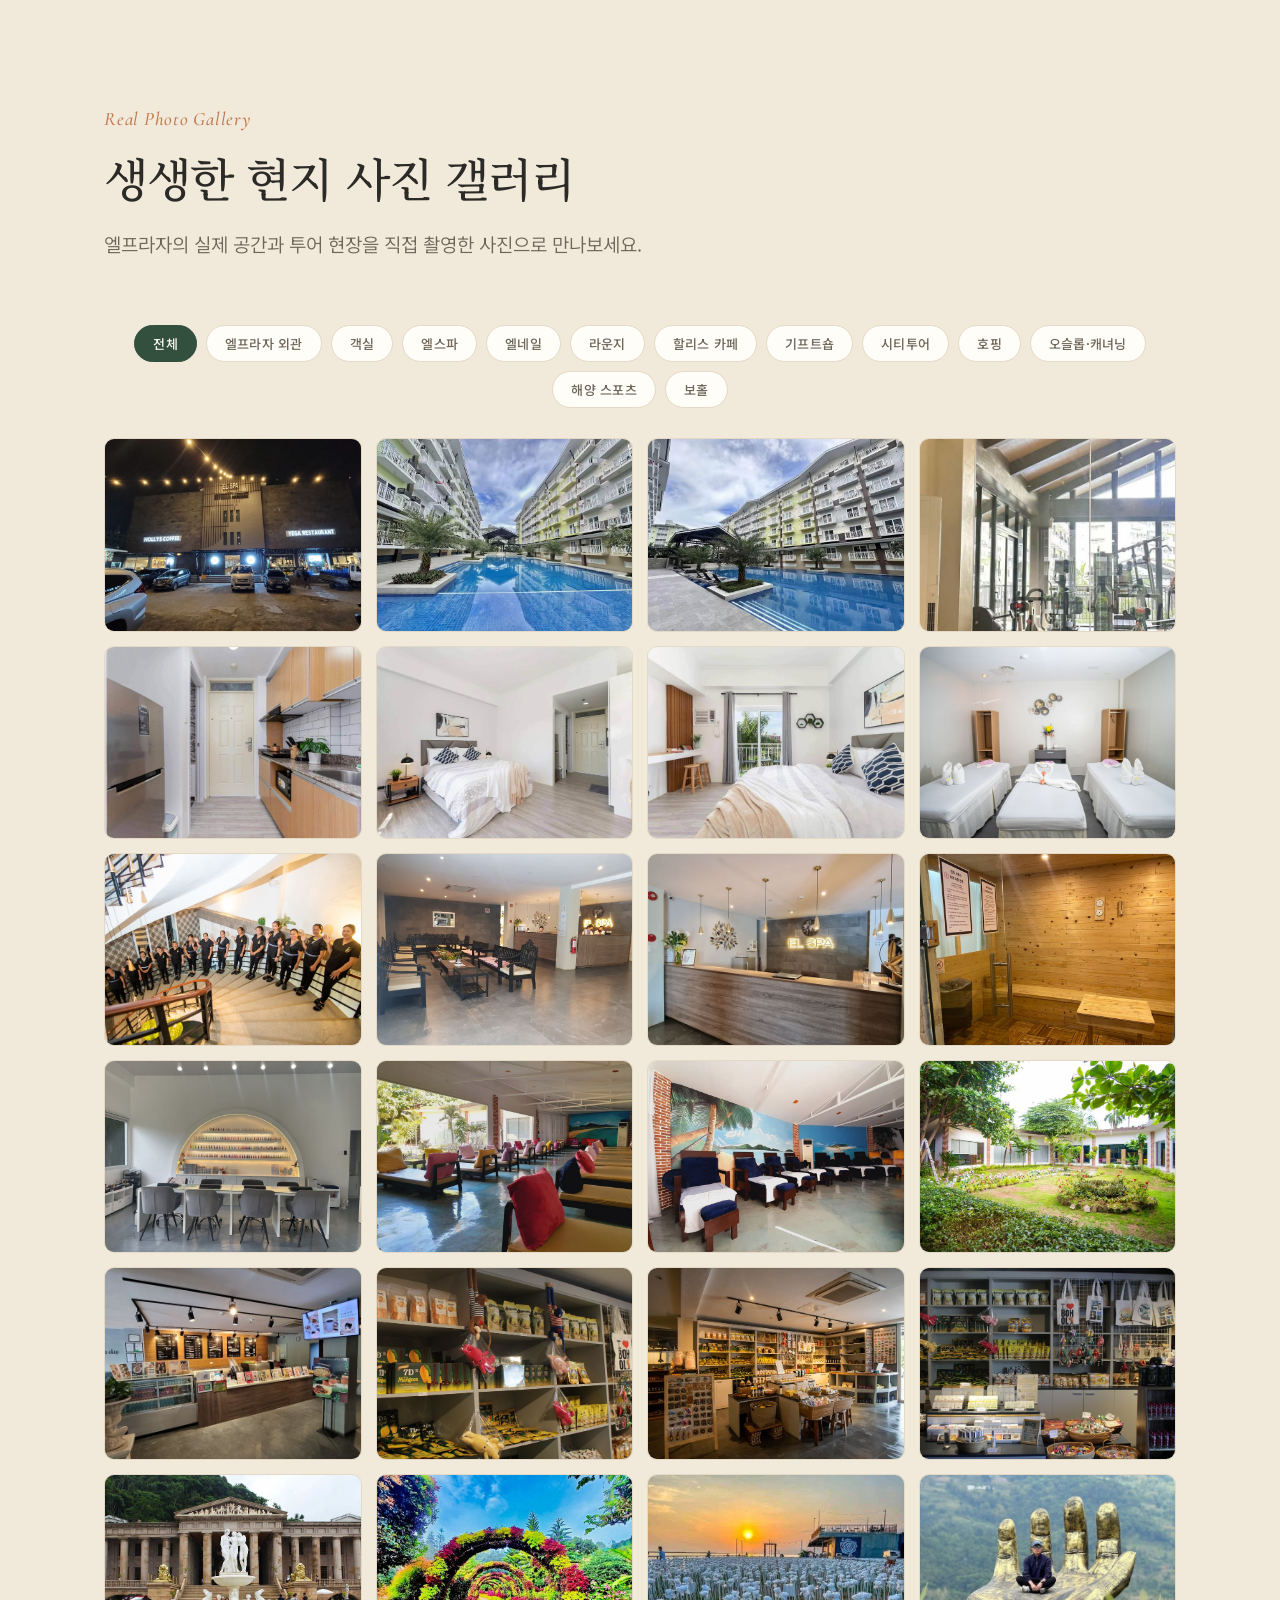
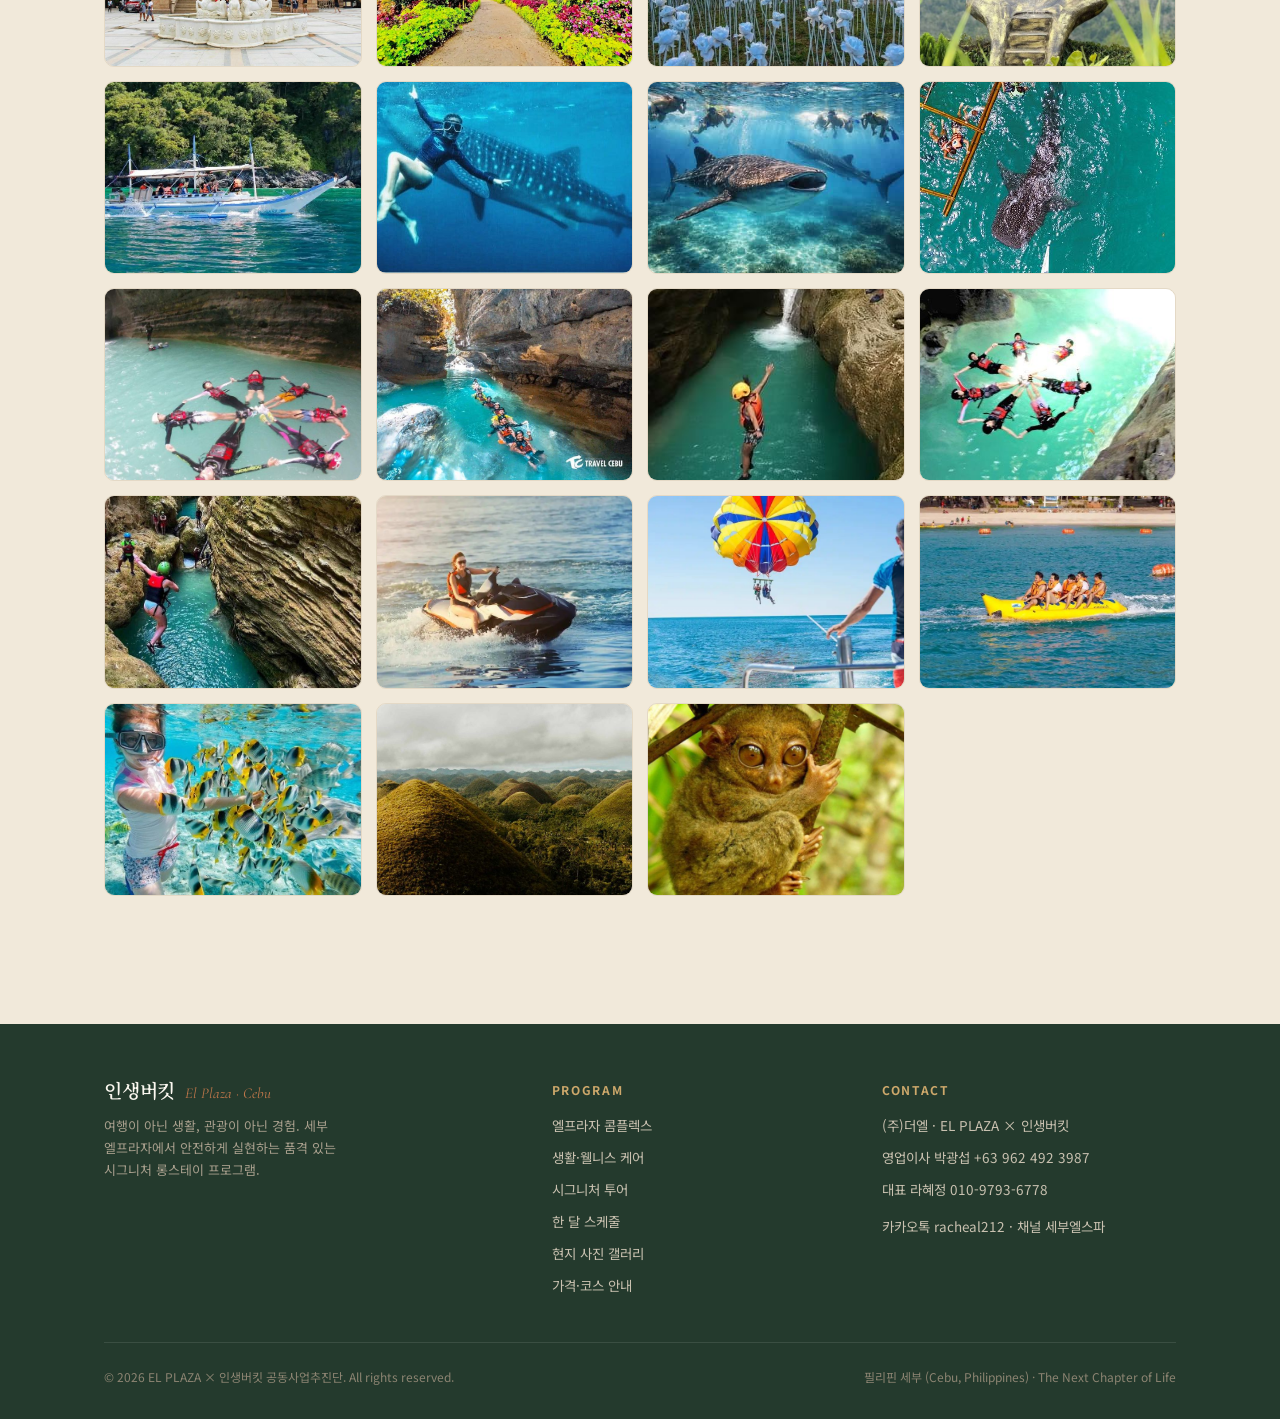
==== commit 93d8135d: "가격 카드에 싱글차지(1인 1실 +300,000원) 안내 추가 Co-Authored-By: Claude Opus 4.8 (1M context) <noreply@anthropic.c" ====
--- a/index.html
+++ b/index.html
@@ -274,6 +274,7 @@
           <li>요가(주3)·라인댄스(주2)·원어민 영어(주1)</li>
           <li>골프 · 보홀 2박3일 · 오슬롭 · 호핑 · 시티 · 야시장</li>
           <li>룸 청소 &amp; 세탁 주 3회 · 한국인 매니저 상주</li>
+          <li>싱글차지(1인 1실 단독 이용 시) +300,000원</li>
         </ul>
       </div>
       <div class="price-card reveal" data-delay="1">
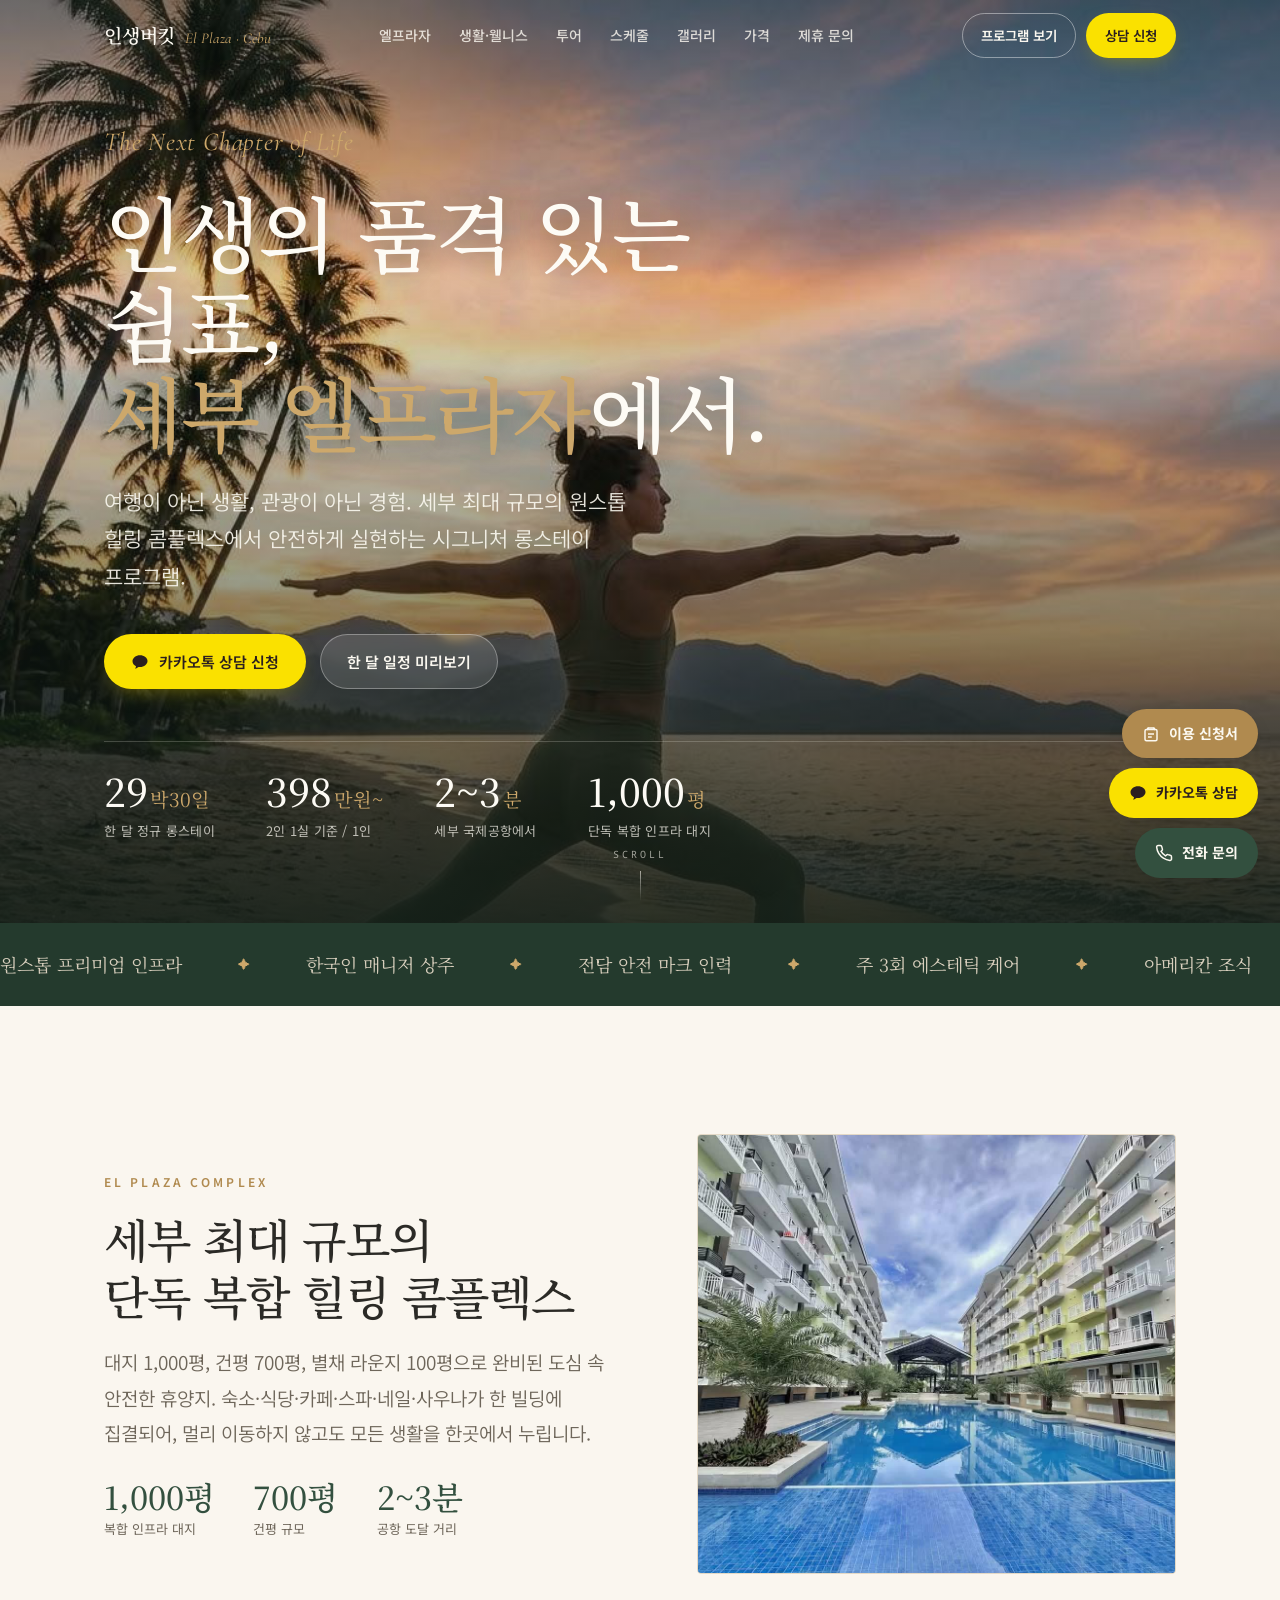
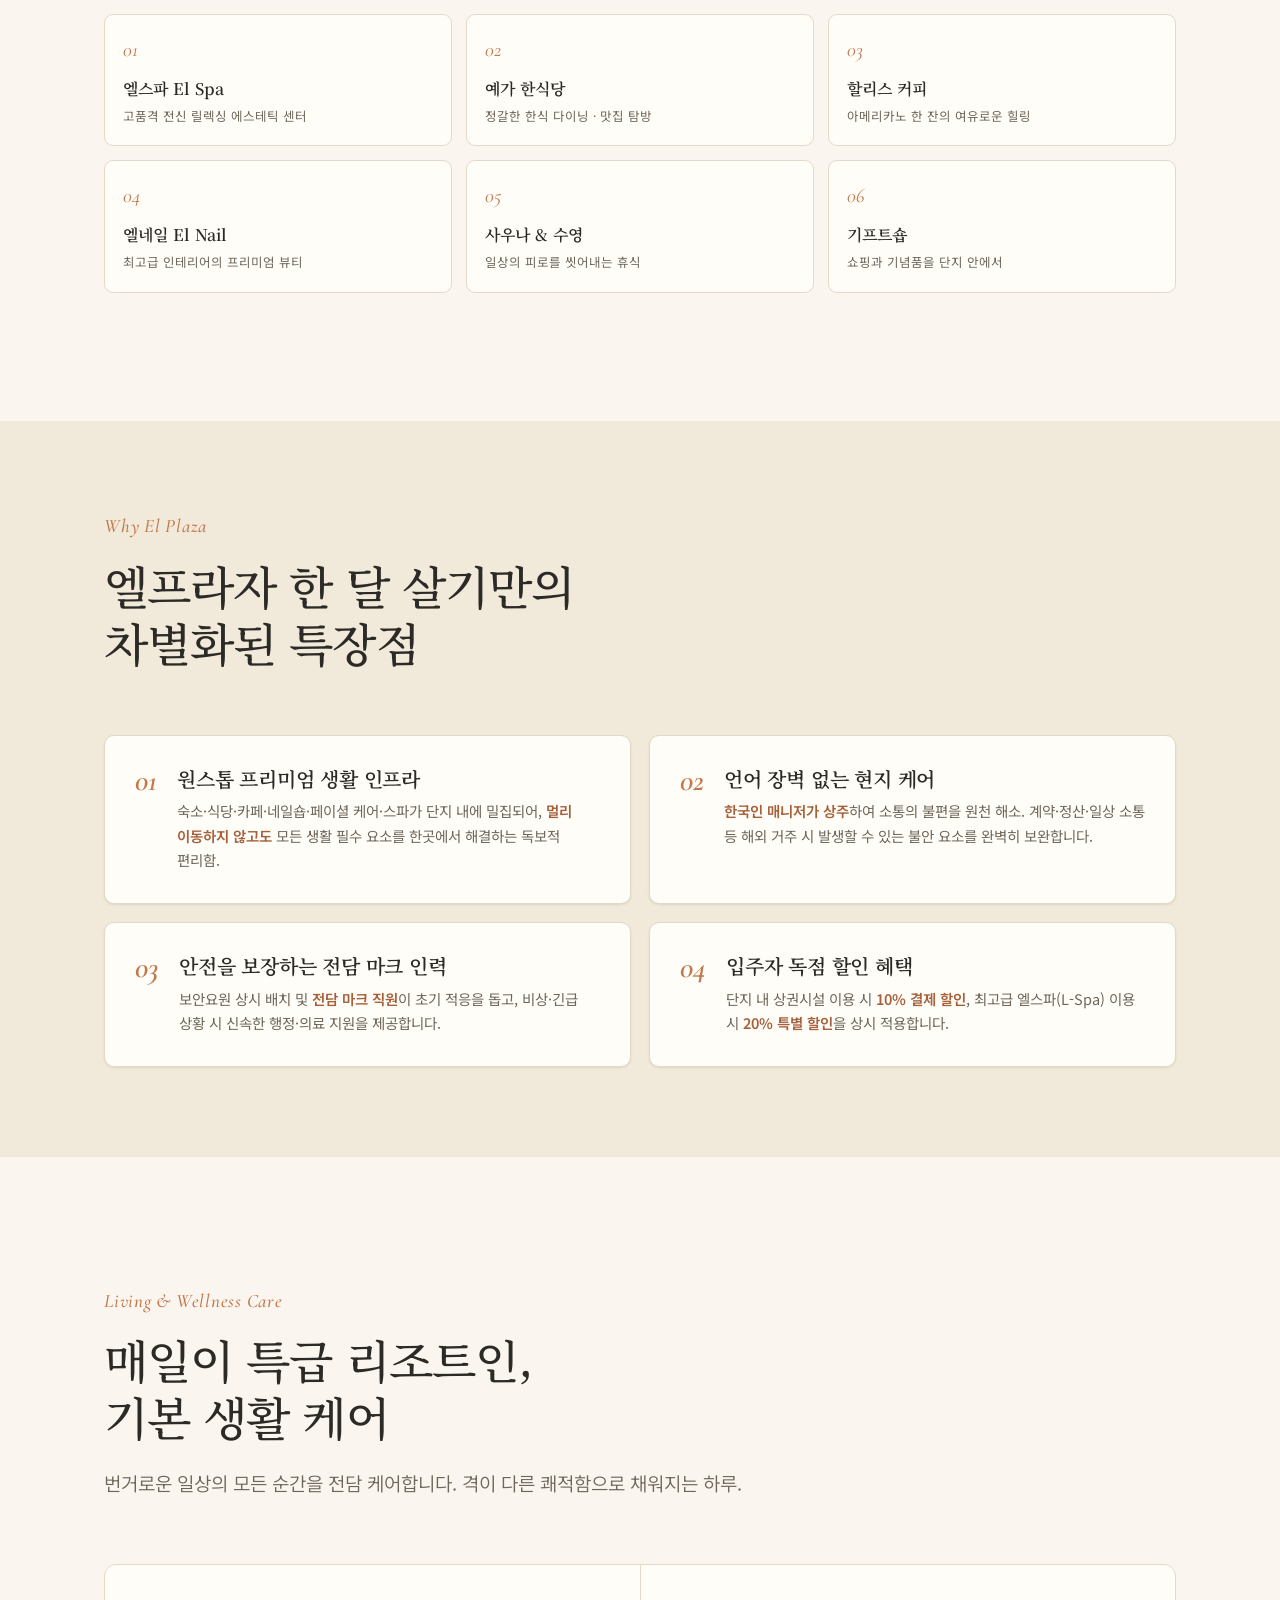
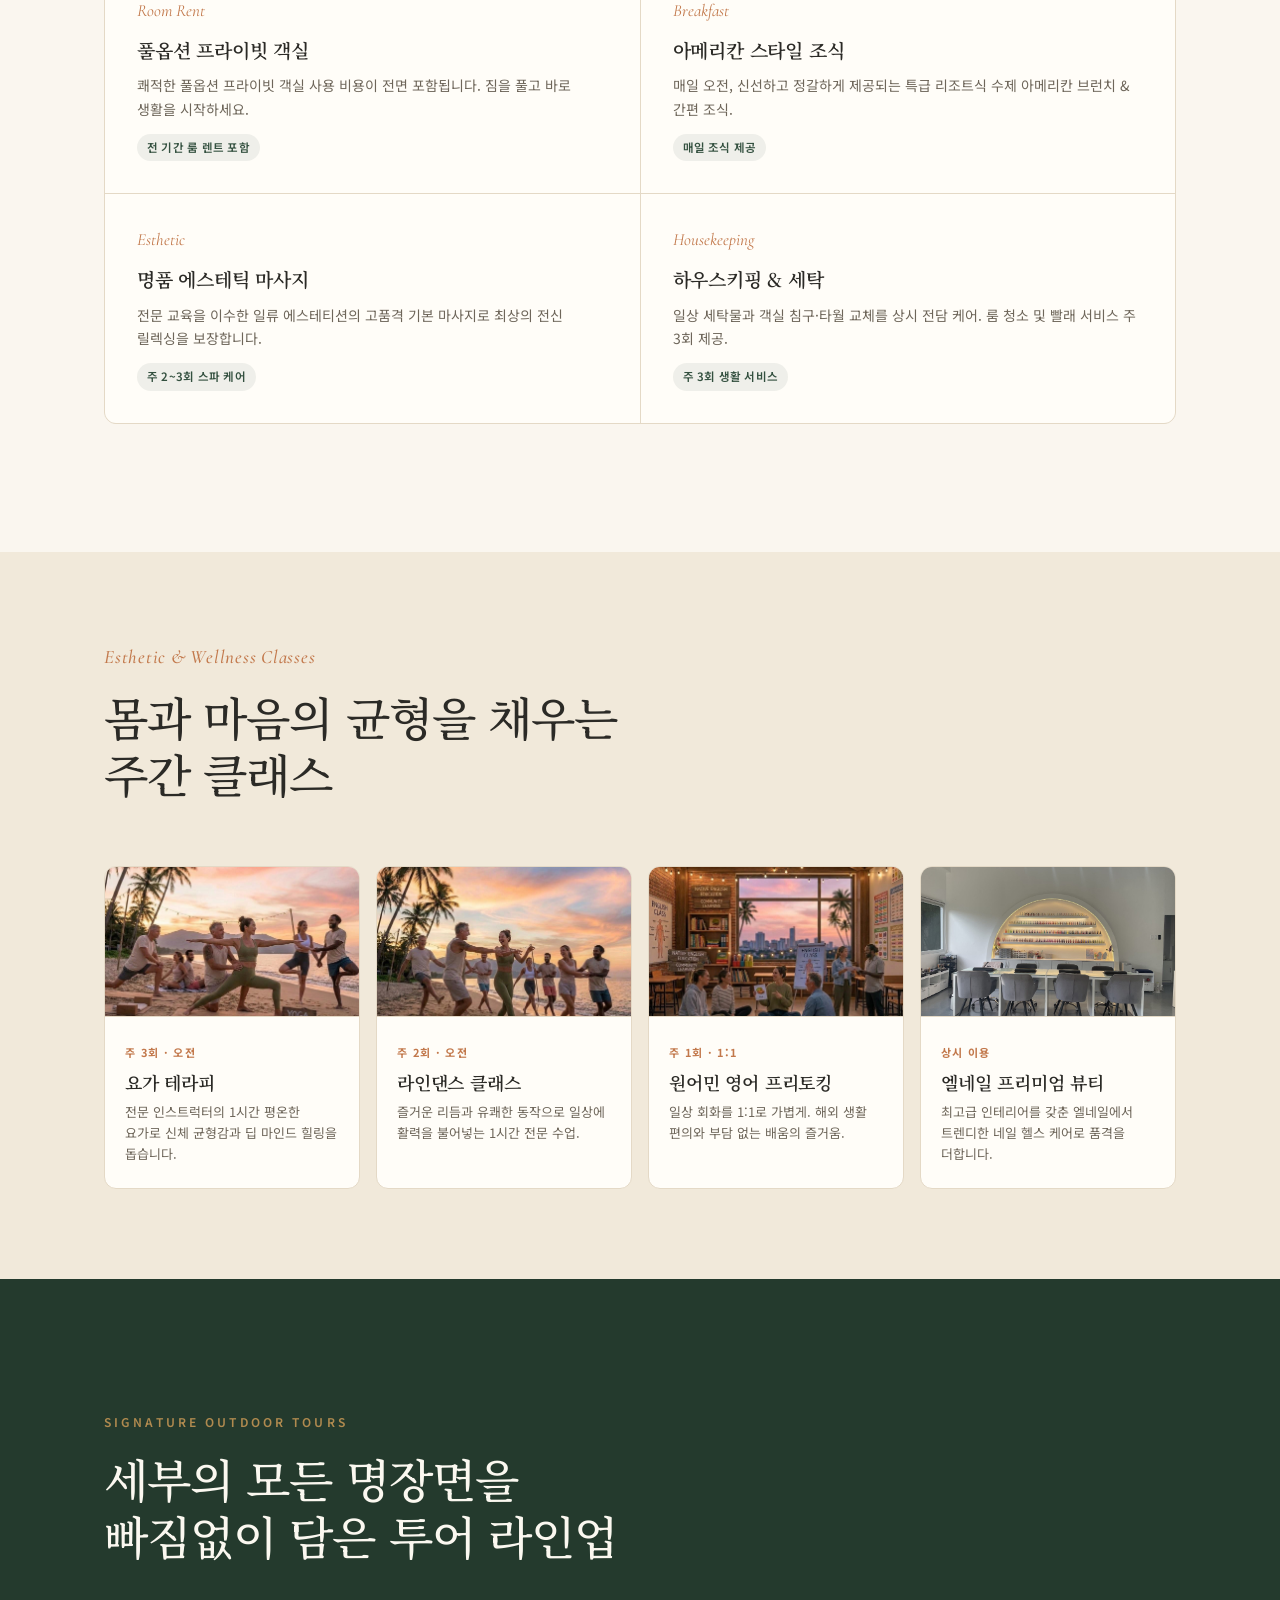
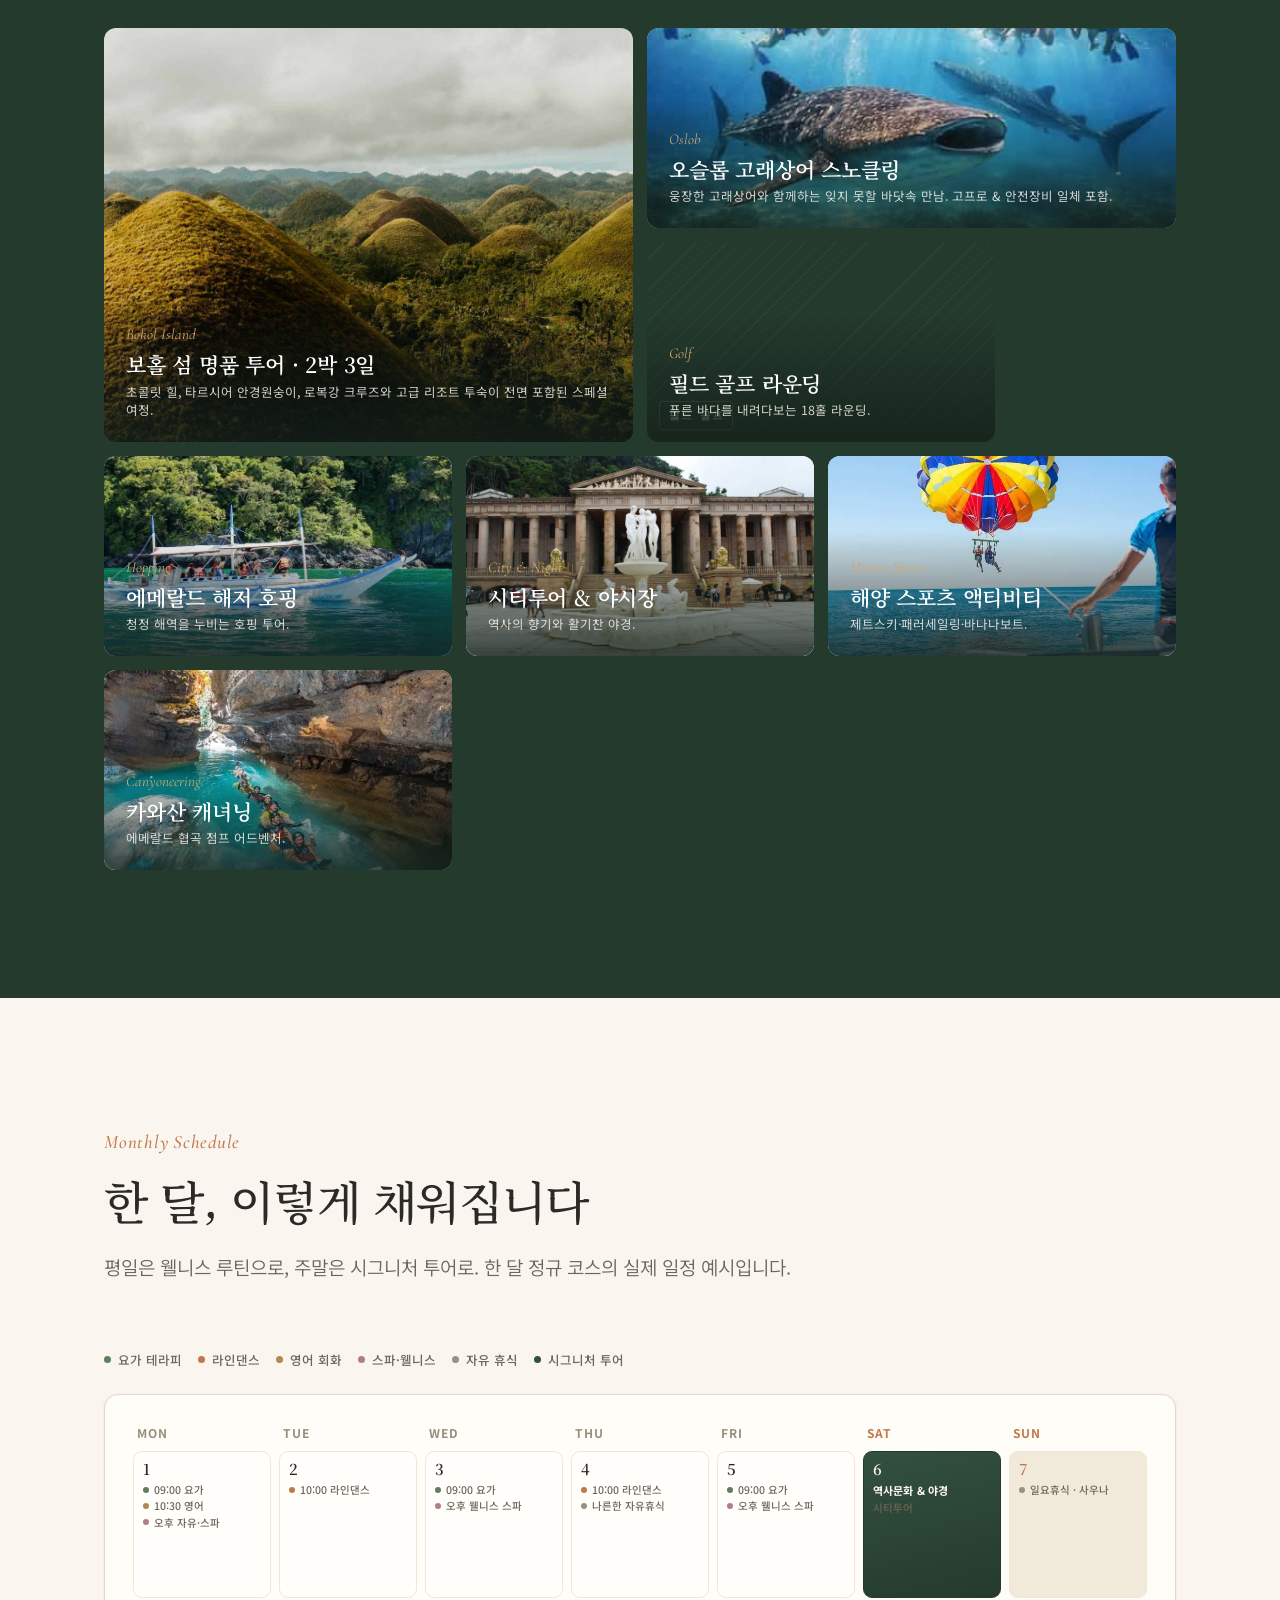
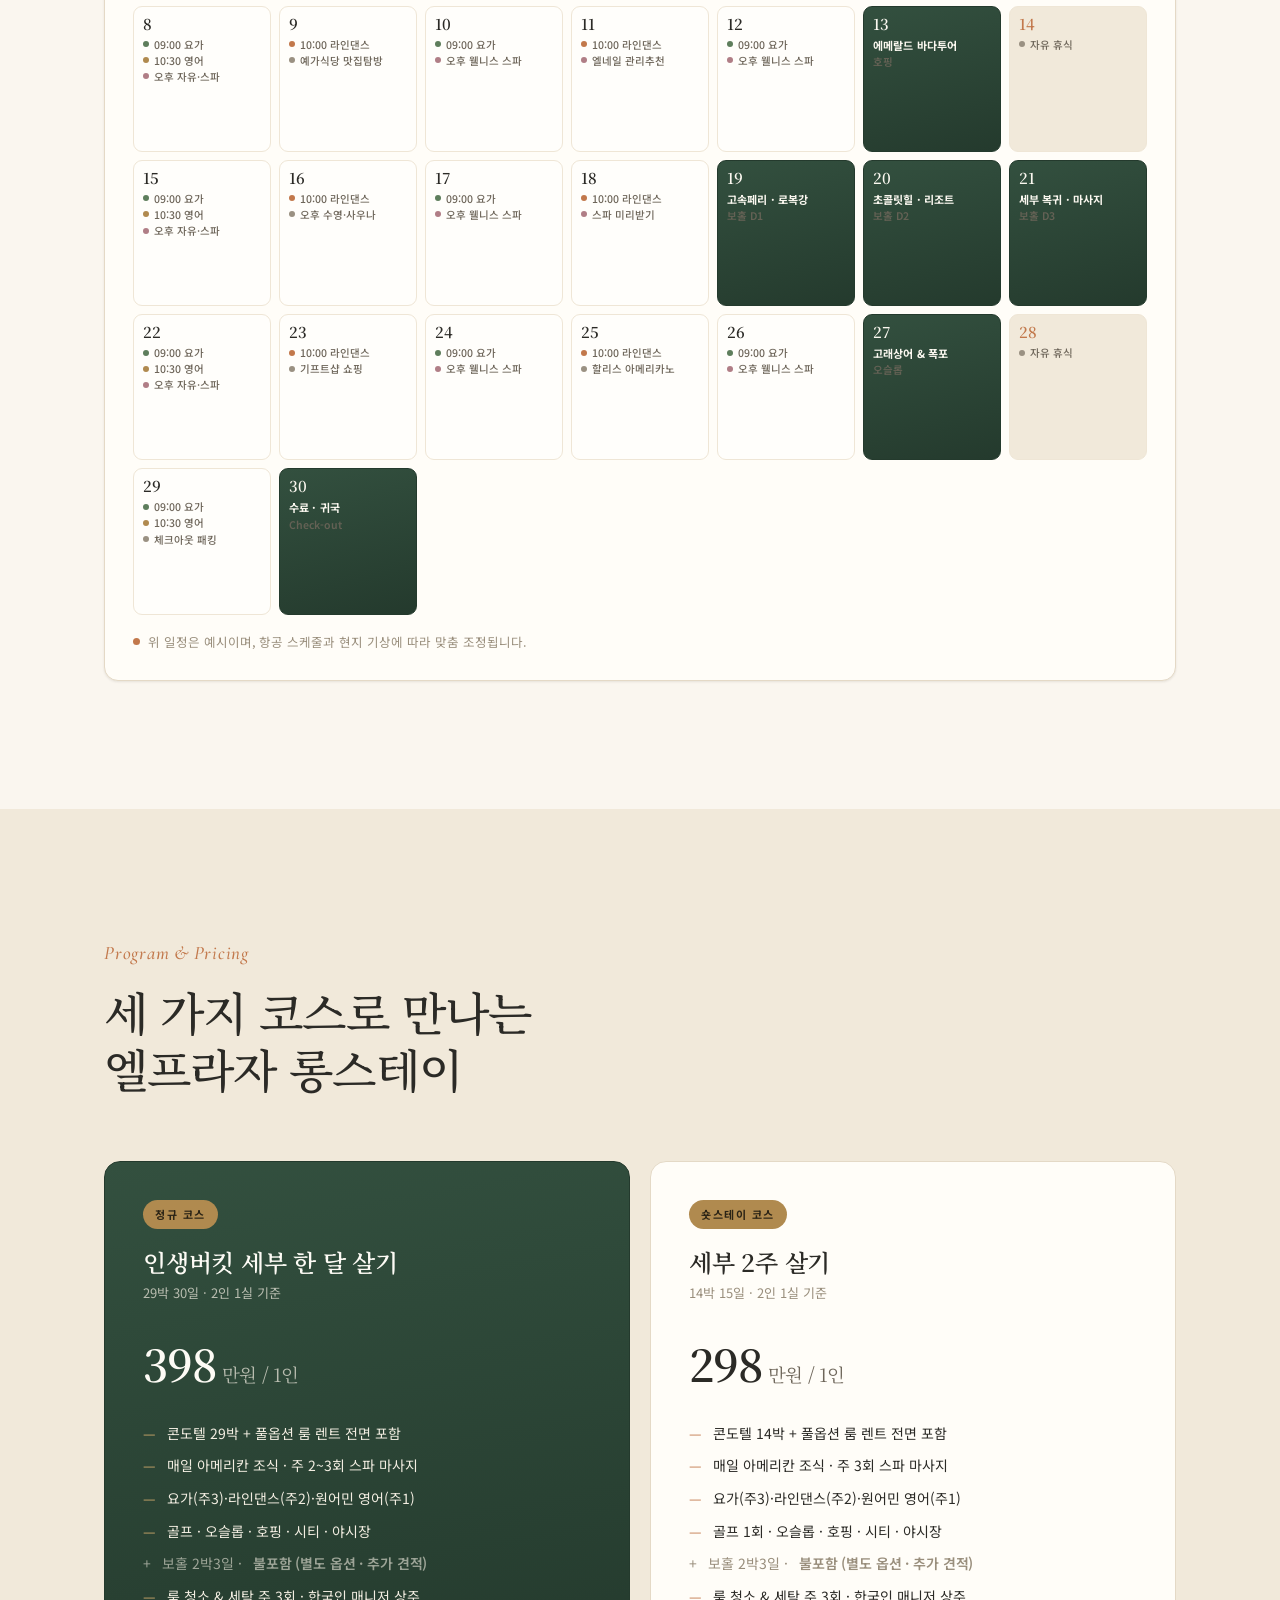
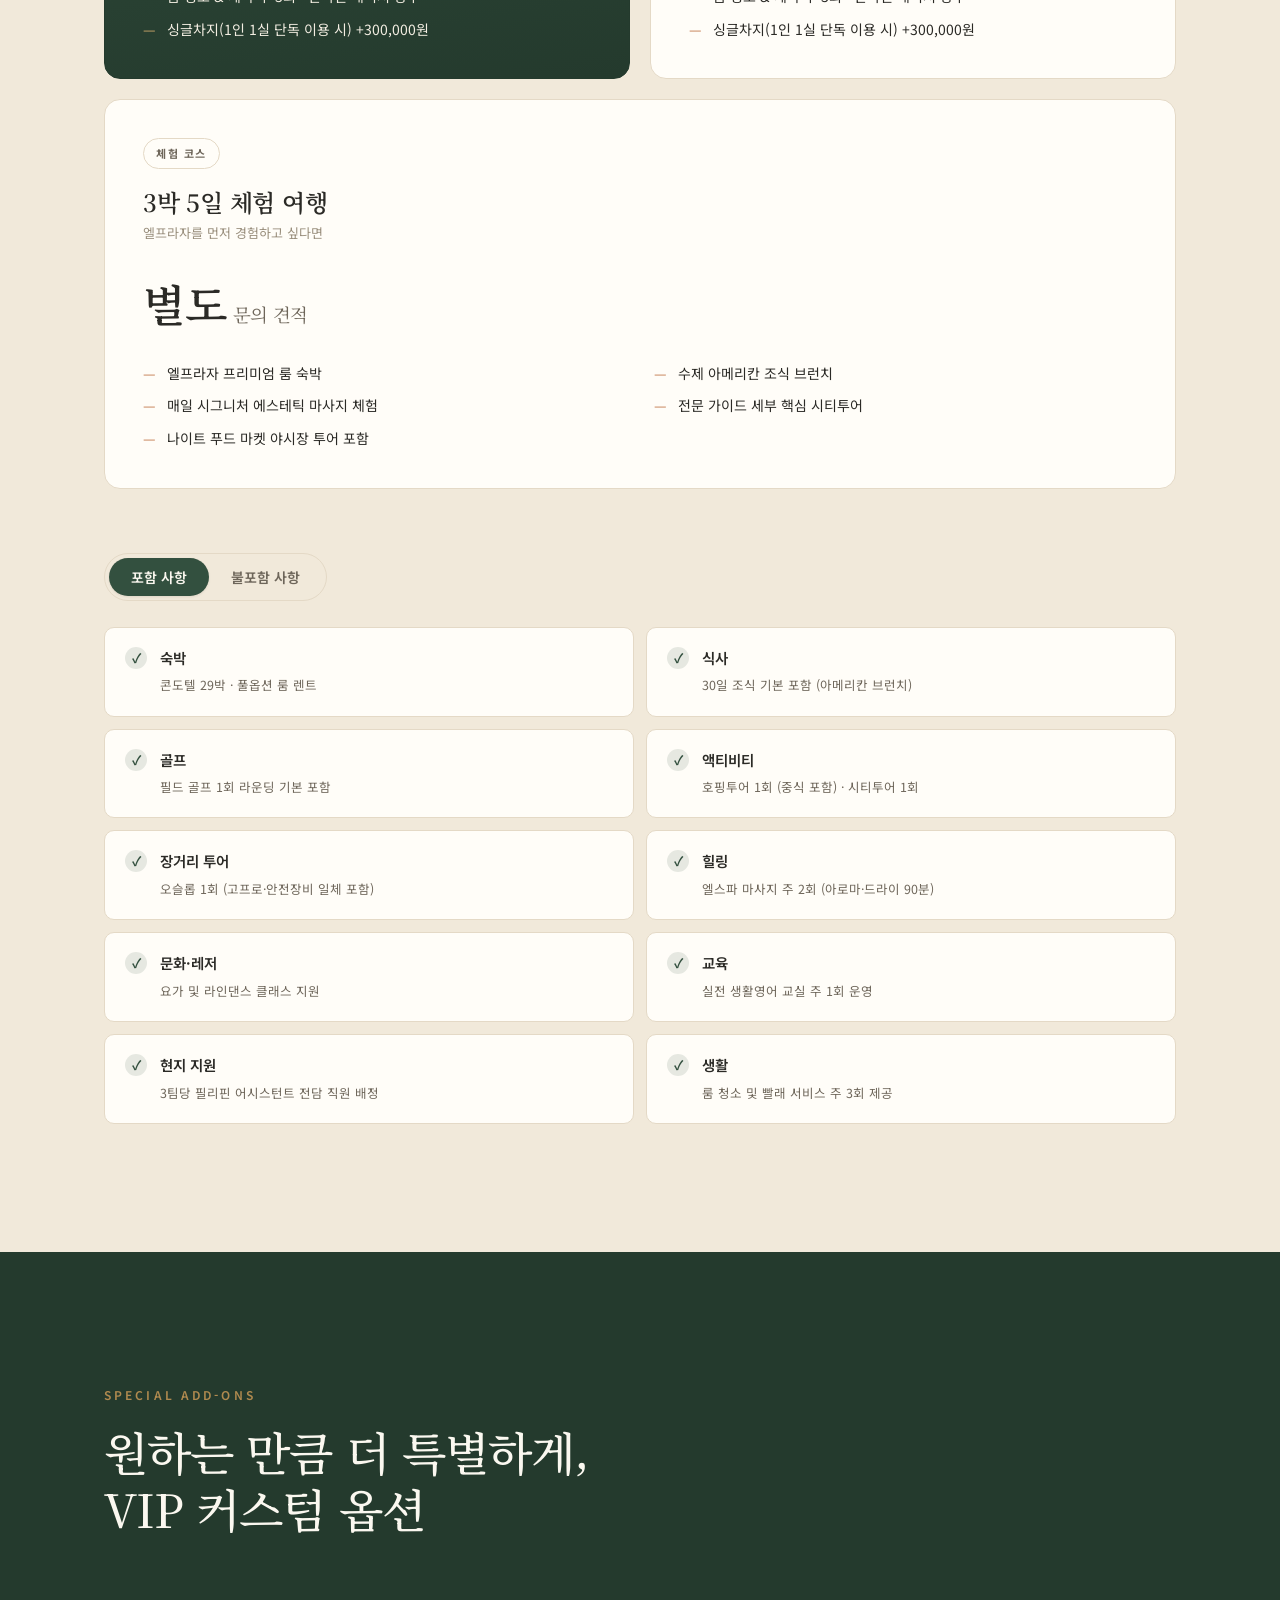
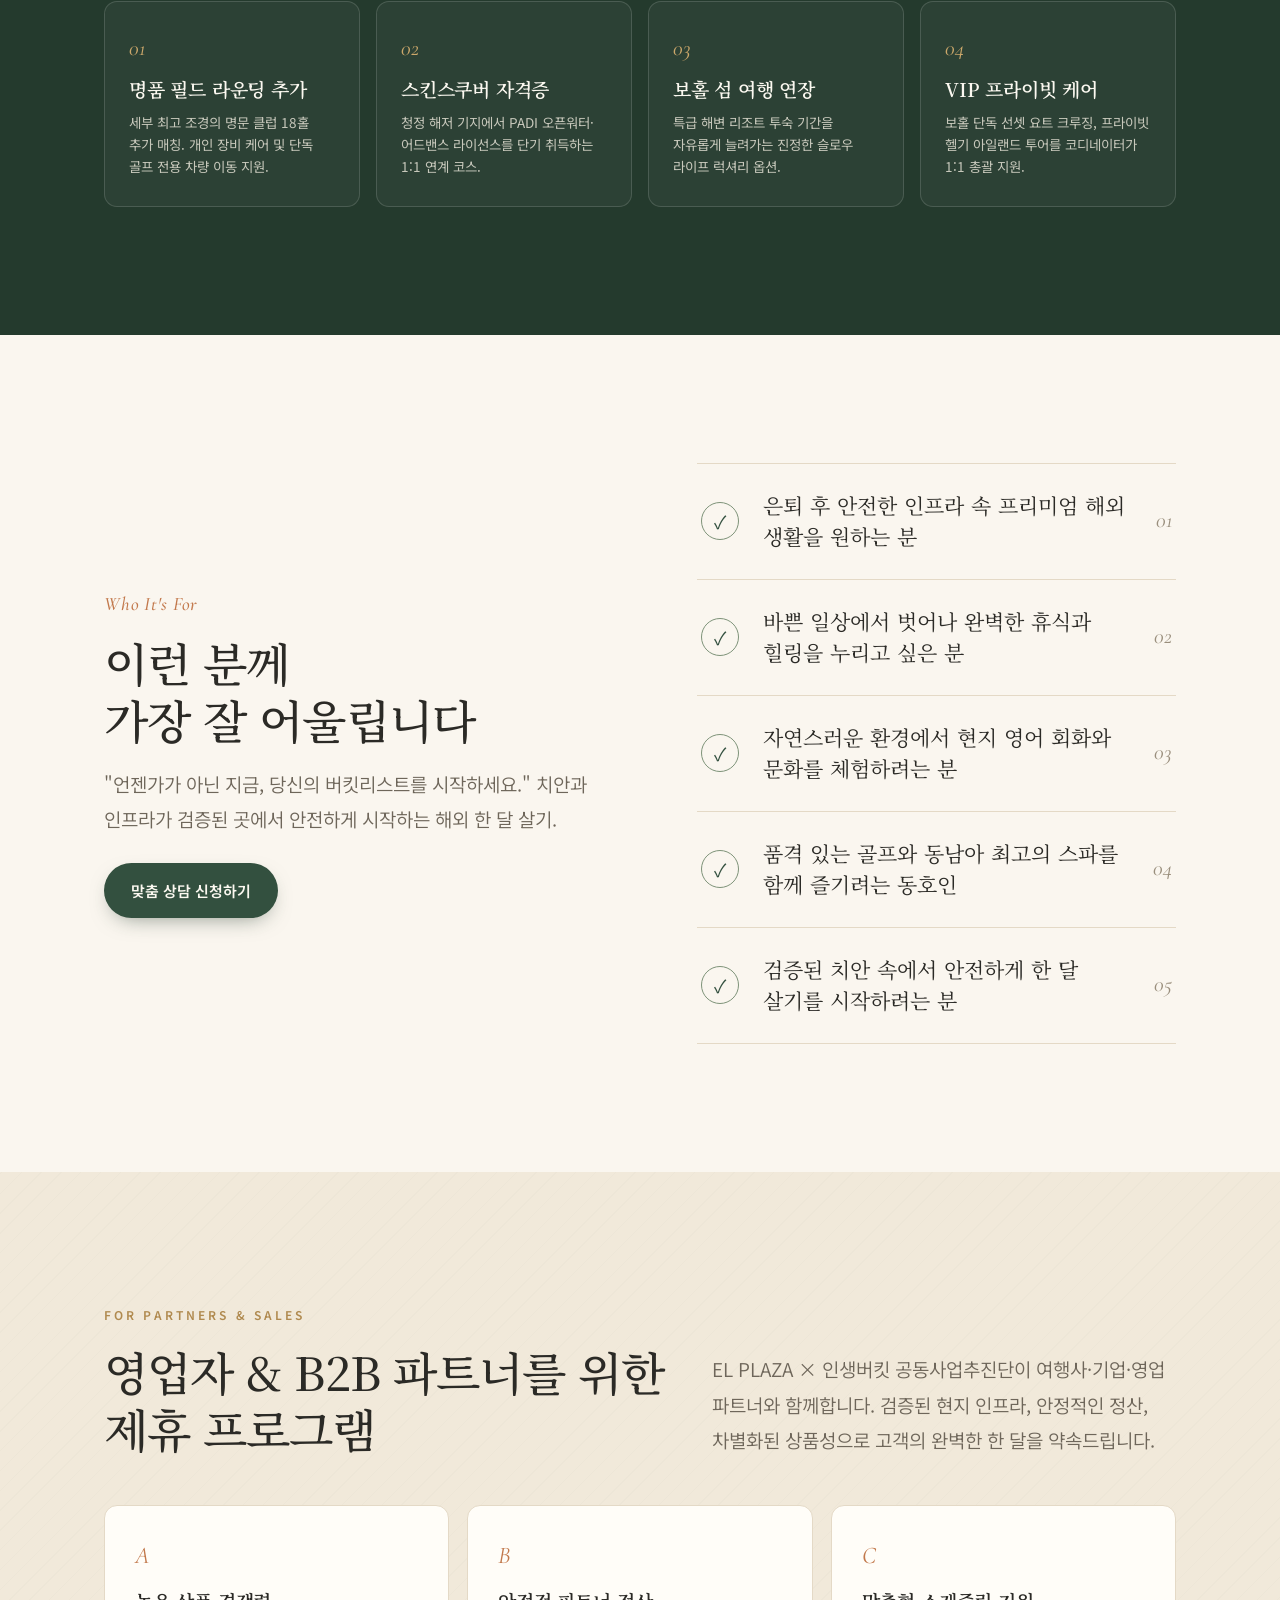
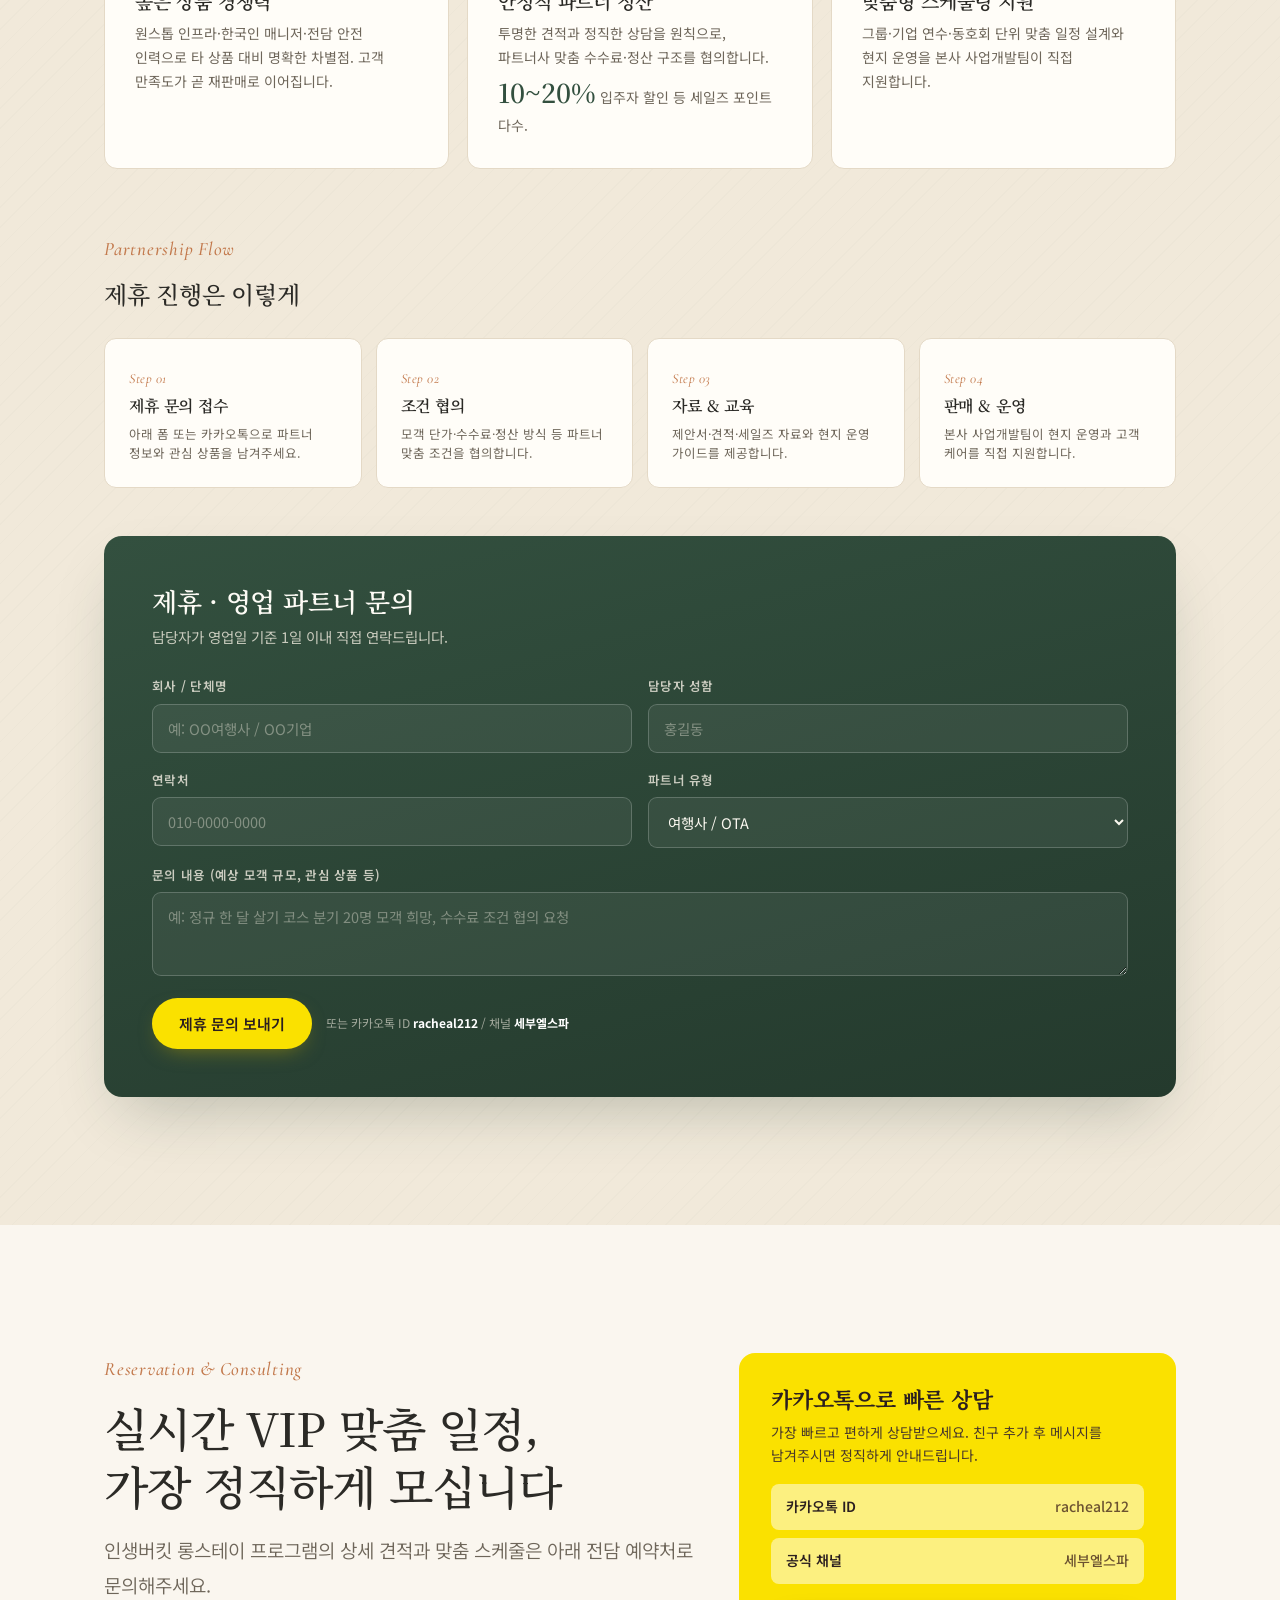
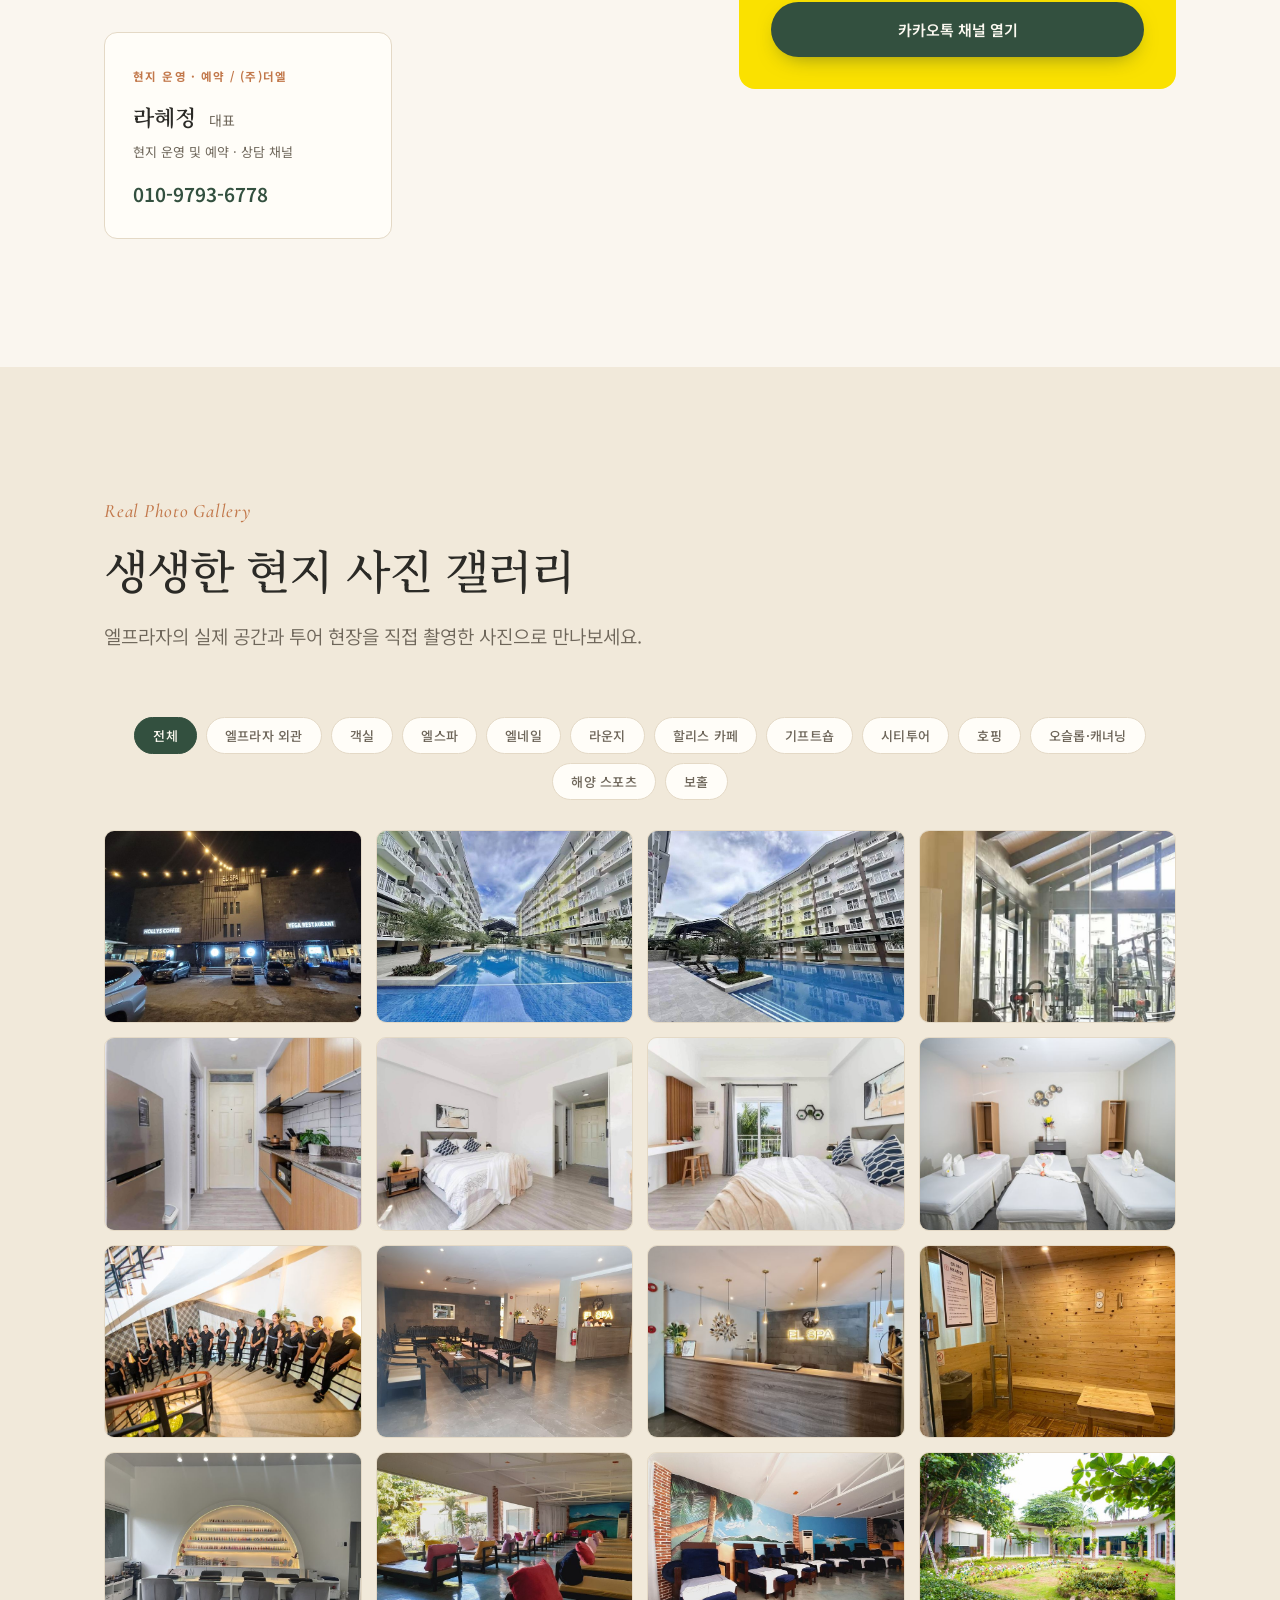
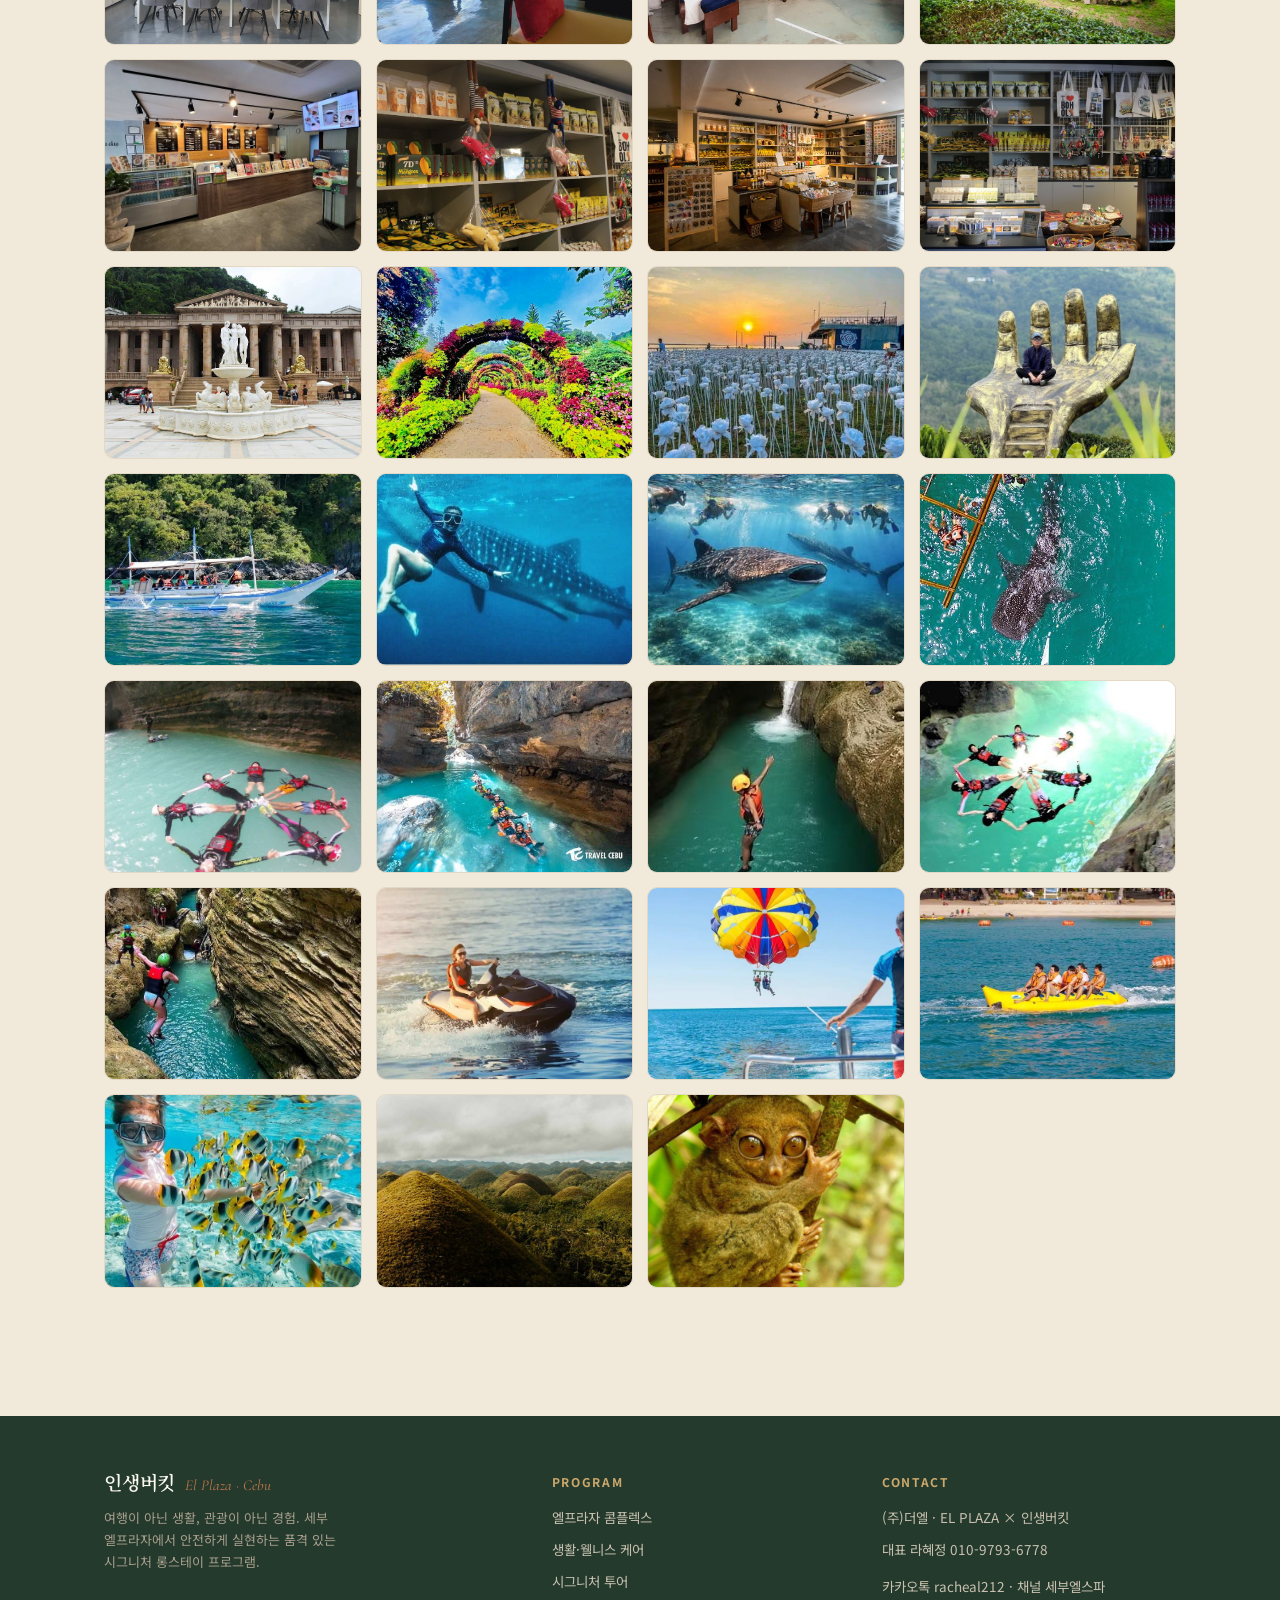
==== commit dbf7a21d: "2주(14박15일) 코스 추가 및 기간·보홀 표기 정리 - 세부 2주 살기 코스 신설(298만원), 가격 섹션 3카드 레이아웃으로 개편 - 보홀 2박3일을 두 코스 모두 불포함(별" ====
--- a/index.html
+++ b/index.html
@@ -4,7 +4,7 @@
 <meta charset="UTF-8" />
 <meta name="viewport" content="width=device-width, initial-scale=1.0" />
 <title>인생버킷 세부 한 달 살기 · EL PLAZA — 프리미엄 롱스테이</title>
-<meta name="description" content="세부 엘프라자에서 안전하게 실현하는 품격 있는 시그니처 롱스테이. 30박 31일, 398만 원. 일반 고객 안내 및 B2B 제휴 문의." />
+<meta name="description" content="세부 엘프라자에서 안전하게 실현하는 품격 있는 시그니처 롱스테이. 29박 30일, 398만 원. 일반 고객 안내 및 B2B 제휴 문의." />
 <link rel="preconnect" href="https://fonts.googleapis.com" />
 <link rel="preconnect" href="https://fonts.gstatic.com" crossorigin />
 <link href="https://fonts.googleapis.com/css2?family=Cormorant+Garamond:ital,wght@0,500;0,600;1,500;1,600&family=Noto+Sans+KR:wght@300;400;500;600;700&family=Noto+Serif+KR:wght@300;400;500;600;700&family=Noto+Sans+Mono:wght@400;500&display=swap" rel="stylesheet" />
@@ -56,7 +56,7 @@
       <a class="btn btn--light" href="#schedule">한 달 일정 미리보기</a>
     </div>
     <div class="hero-stats">
-      <div class="hero-stat"><div class="n">30<small>박31일</small></div><div class="l">한 달 정규 롱스테이</div></div>
+      <div class="hero-stat"><div class="n">29<small>박30일</small></div><div class="l">한 달 정규 롱스테이</div></div>
       <div class="hero-stat"><div class="n">398<small>만원~</small></div><div class="l">2인 1실 기준 / 1인</div></div>
       <div class="hero-stat"><div class="n">2~3<small>분</small></div><div class="l">세부 국제공항에서</div></div>
       <div class="hero-stat"><div class="n">1,000<small>평</small></div><div class="l">단독 복합 인프라 대지</div></div>
@@ -260,24 +260,40 @@
   <div class="wrap">
     <div class="section-head reveal">
       <span class="eyebrow">Program &amp; Pricing</span>
-      <h2 class="display">두 가지 코스로 만나는<br />엘프라자 롱스테이</h2>
+      <h2 class="display">세 가지 코스로 만나는<br />엘프라자 롱스테이</h2>
     </div>
     <div class="price-grid">
       <div class="price-card featured reveal">
         <div class="tag-top"><span class="badge badge--gold">정규 코스</span></div>
         <h3>인생버킷 세부 한 달 살기</h3>
-        <p class="dur">30박 31일 · 2인 1실 기준</p>
+        <p class="dur">29박 30일 · 2인 1실 기준</p>
         <div class="price">398<small>만원 / 1인</small></div>
         <ul>
-          <li>콘도텔 30박 + 풀옵션 룸 렌트 전면 포함</li>
+          <li>콘도텔 29박 + 풀옵션 룸 렌트 전면 포함</li>
           <li>매일 아메리칸 조식 · 주 2~3회 스파 마사지</li>
           <li>요가(주3)·라인댄스(주2)·원어민 영어(주1)</li>
-          <li>골프 · 보홀 2박3일 · 오슬롭 · 호핑 · 시티 · 야시장</li>
+          <li>골프 · 오슬롭 · 호핑 · 시티 · 야시장</li>
+          <li class="li-out">보홀 2박3일 · <b>불포함 (별도 옵션 · 추가 견적)</b></li>
           <li>룸 청소 &amp; 세탁 주 3회 · 한국인 매니저 상주</li>
           <li>싱글차지(1인 1실 단독 이용 시) +300,000원</li>
         </ul>
       </div>
       <div class="price-card reveal" data-delay="1">
+        <div class="tag-top"><span class="badge badge--gold">숏스테이 코스</span></div>
+        <h3>세부 2주 살기</h3>
+        <p class="dur">14박 15일 · 2인 1실 기준</p>
+        <div class="price">298<small>만원 / 1인</small></div>
+        <ul>
+          <li>콘도텔 14박 + 풀옵션 룸 렌트 전면 포함</li>
+          <li>매일 아메리칸 조식 · 주 3회 스파 마사지</li>
+          <li>요가(주3)·라인댄스(주2)·원어민 영어(주1)</li>
+          <li>골프 1회 · 오슬롭 · 호핑 · 시티 · 야시장</li>
+          <li class="li-out">보홀 2박3일 · <b>불포함 (별도 옵션 · 추가 견적)</b></li>
+          <li>룸 청소 &amp; 세탁 주 3회 · 한국인 매니저 상주</li>
+          <li>싱글차지(1인 1실 단독 이용 시) +300,000원</li>
+        </ul>
+      </div>
+      <div class="price-card price-card--wide reveal" data-delay="2">
         <div class="tag-top"><span class="badge badge--out">체험 코스</span></div>
         <h3>3박 5일 체험 여행</h3>
         <p class="dur">엘프라자를 먼저 경험하고 싶다면</p>
@@ -384,7 +400,7 @@
 
     <div class="b2b-form reveal" id="b2bForm" style="margin-top:48px">
       <h3>제휴 · 영업 파트너 문의</h3>
-      <p class="sub">영업이사가 영업일 기준 1일 이내 직접 연락드립니다.</p>
+      <p class="sub">담당자가 영업일 기준 1일 이내 직접 연락드립니다.</p>
       <form id="leadForm">
         <div class="form-grid">
           <div class="field"><label>회사 / 단체명</label><input type="text" name="company" placeholder="예: OO여행사 / OO기업" required /></div>
@@ -405,7 +421,7 @@
           <button type="submit" class="btn btn--kakao">제휴 문의 보내기</button>
           <span class="form-note">또는 카카오톡 ID <b style="color:#fff">racheal212</b> / 채널 <b style="color:#fff">세부엘스파</b></span>
         </div>
-        <div class="form-success" id="formSuccess">✓ 제휴 문의가 접수되었습니다. 빠른 시일 내 담당 영업이사가 연락드리겠습니다.</div>
+        <div class="form-success" id="formSuccess">✓ 제휴 문의가 접수되었습니다. 빠른 시일 내 담당자가 연락드리겠습니다.</div>
       </form>
     </div>
   </div>
@@ -420,13 +436,6 @@
         <h2 class="display" style="margin-top:14px">실시간 VIP 맞춤 일정,<br />가장 정직하게 모십니다</h2>
         <p class="lead" style="margin-top:18px">인생버킷 롱스테이 프로그램의 상세 견적과 맞춤 스케줄은 아래 전담 예약처로 문의해주세요.</p>
         <div class="contact-card-row" style="margin-top:30px">
-          <div class="contact-person">
-            <span class="role">총괄 기획 · 마케팅 / (주)더엘</span>
-            <div class="name">박광섭 영업이사</div>
-            <p class="meta">글로벌 프로젝트 제휴 · 프로그램 플래닝 총괄</p>
-            <p class="meta">카카오톡 ID <b style="color:var(--forest);font-weight:600">6797ken</b></p>
-            <a class="tel" href="tel:+639624923987">+63 962 492 3987</a>
-          </div>
           <div class="contact-person">
             <span class="role">현지 운영 · 예약 / (주)더엘</span>
             <div class="name">라혜정 <small>대표</small></div>
@@ -546,7 +555,6 @@
       <div class="footer-col">
         <h5>Contact</h5>
         <p>(주)더엘 · EL PLAZA × 인생버킷</p>
-        <a href="tel:+639624923987">영업이사 박광섭 +63 962 492 3987</a>
         <a href="tel:01097936778">대표 라혜정 010-9793-6778</a>
         <p>카카오톡 racheal212 · 채널 세부엘스파</p>
       </div>
@@ -562,7 +570,7 @@
 <div class="fab">
   <a class="apply" href="#" data-open-apply><svg class="fab-icon" viewBox="0 0 24 24" fill="none" stroke="currentColor" stroke-width="2"><path d="M9 4h6a2 2 0 0 1 2 2v0h1a2 2 0 0 1 2 2v11a2 2 0 0 1-2 2H6a2 2 0 0 1-2-2V8a2 2 0 0 1 2-2h1V6a2 2 0 0 1 2-2Z"/><path d="M9 4a1 1 0 0 0-1 1v1h8V5a1 1 0 0 0-1-1"/><path d="M8 12h8M8 16h5"/></svg><span>이용 신청서</span></a>
   <a class="kakao" href="#contact"><svg class="fab-icon" viewBox="0 0 24 24" fill="currentColor"><path d="M12 3C6.5 3 2 6.6 2 11c0 2.8 1.9 5.3 4.7 6.7-.2.7-.7 2.6-.8 3-.1.5.2.5.4.4.2-.1 2.6-1.8 3.7-2.5.6.1 1.3.1 2 .1 5.5 0 10-3.6 10-8S17.5 3 12 3Z"/></svg><span>카카오톡 상담</span></a>
-  <a class="call" href="tel:+639624923987"><svg class="fab-icon" viewBox="0 0 24 24" fill="none" stroke="currentColor" stroke-width="2"><path d="M22 16.9v3a2 2 0 0 1-2.2 2 19.8 19.8 0 0 1-8.6-3 19.5 19.5 0 0 1-6-6 19.8 19.8 0 0 1-3-8.7A2 2 0 0 1 4.1 2h3a2 2 0 0 1 2 1.7c.1 1 .4 1.9.7 2.8a2 2 0 0 1-.5 2.1L8.1 9.9a16 16 0 0 0 6 6l1.3-1.3a2 2 0 0 1 2.1-.4c.9.3 1.8.6 2.8.7a2 2 0 0 1 1.7 2Z"/></svg><span>전화 문의</span></a>
+  <a class="call" href="tel:01097936778"><svg class="fab-icon" viewBox="0 0 24 24" fill="none" stroke="currentColor" stroke-width="2"><path d="M22 16.9v3a2 2 0 0 1-2.2 2 19.8 19.8 0 0 1-8.6-3 19.5 19.5 0 0 1-6-6 19.8 19.8 0 0 1-3-8.7A2 2 0 0 1 4.1 2h3a2 2 0 0 1 2 1.7c.1 1 .4 1.9.7 2.8a2 2 0 0 1-.5 2.1L8.1 9.9a16 16 0 0 0 6 6l1.3-1.3a2 2 0 0 1 2.1-.4c.9.3 1.8.6 2.8.7a2 2 0 0 1 1.7 2Z"/></svg><span>전화 문의</span></a>
 </div>
 
 <!-- ============== APPLICATION MODAL ============== -->
@@ -577,6 +585,7 @@
         <label class="apply-blk-label">신청 프로그램 유형</label>
         <div class="apply-radios">
           <label class="apply-radio"><input type="radio" name="program" value="인생 버킷 세부 한 달 살기 프로그램" required /><span>인생 버킷 세부 한 달 살기 프로그램</span></label>
+          <label class="apply-radio"><input type="radio" name="program" value="세부 2주 살기 프로그램" /><span>세부 2주 살기 프로그램</span></label>
           <label class="apply-radio"><input type="radio" name="program" value="3박 5일 사전 체험 프로그램" /><span>3박 5일 사전 체험 프로그램</span></label>
         </div>
       </div>
--- a/assets/styles.css
+++ b/assets/styles.css
@@ -437,6 +437,15 @@
 .price-card li { font-size: 14px; display: flex; gap: 11px; align-items: flex-start; line-height: 1.55; }
 .price-card li::before { content: "—"; color: var(--clay); flex: none; }
 .price-card.featured li::before { color: var(--gold-soft); }
+/* 불포함(별도 옵션) 항목 — 표기는 하되 포함 항목과 시각적으로 구분 */
+.price-card li.li-out { color: var(--ink-mute); }
+.price-card li.li-out::before { content: "+"; color: var(--ink-mute); }
+.price-card li.li-out b { font-weight: 600; letter-spacing: -.01em; }
+.price-card.featured li.li-out,
+.price-card.featured li.li-out::before { color: rgba(243, 238, 226, .58); }
+/* full-width card (span both columns) — list flows into 2 columns */
+.price-card--wide { grid-column: 1 / -1; }
+.price-card--wide ul { display: grid; grid-template-columns: 1fr 1fr; column-gap: 28px; }
 
 /* included / excluded toggle */
 .inc-tabs { display: inline-flex; background: var(--bg-2); border: 1px solid var(--line); border-radius: 40px; padding: 4px; margin-bottom: 26px; }
@@ -567,6 +576,7 @@
   .split--rev .split-media { order: 0; }
   .infra-grid, .class-grid, .opt-grid, .b2b-benefits, .b2b-flow { grid-template-columns: repeat(2, 1fr); }
   .diff-grid, .feature-grid, .price-grid, .inc-list, .form-grid, .contact-card-row { grid-template-columns: 1fr; }
+  .price-card--wide ul { grid-template-columns: 1fr; }
   .tour-grid { grid-template-columns: 1fr 1fr; grid-auto-rows: 180px; }
   .tour.span-3, .tour.span-2 { grid-column: span 1; }
   .tour.tall { grid-row: span 1; }
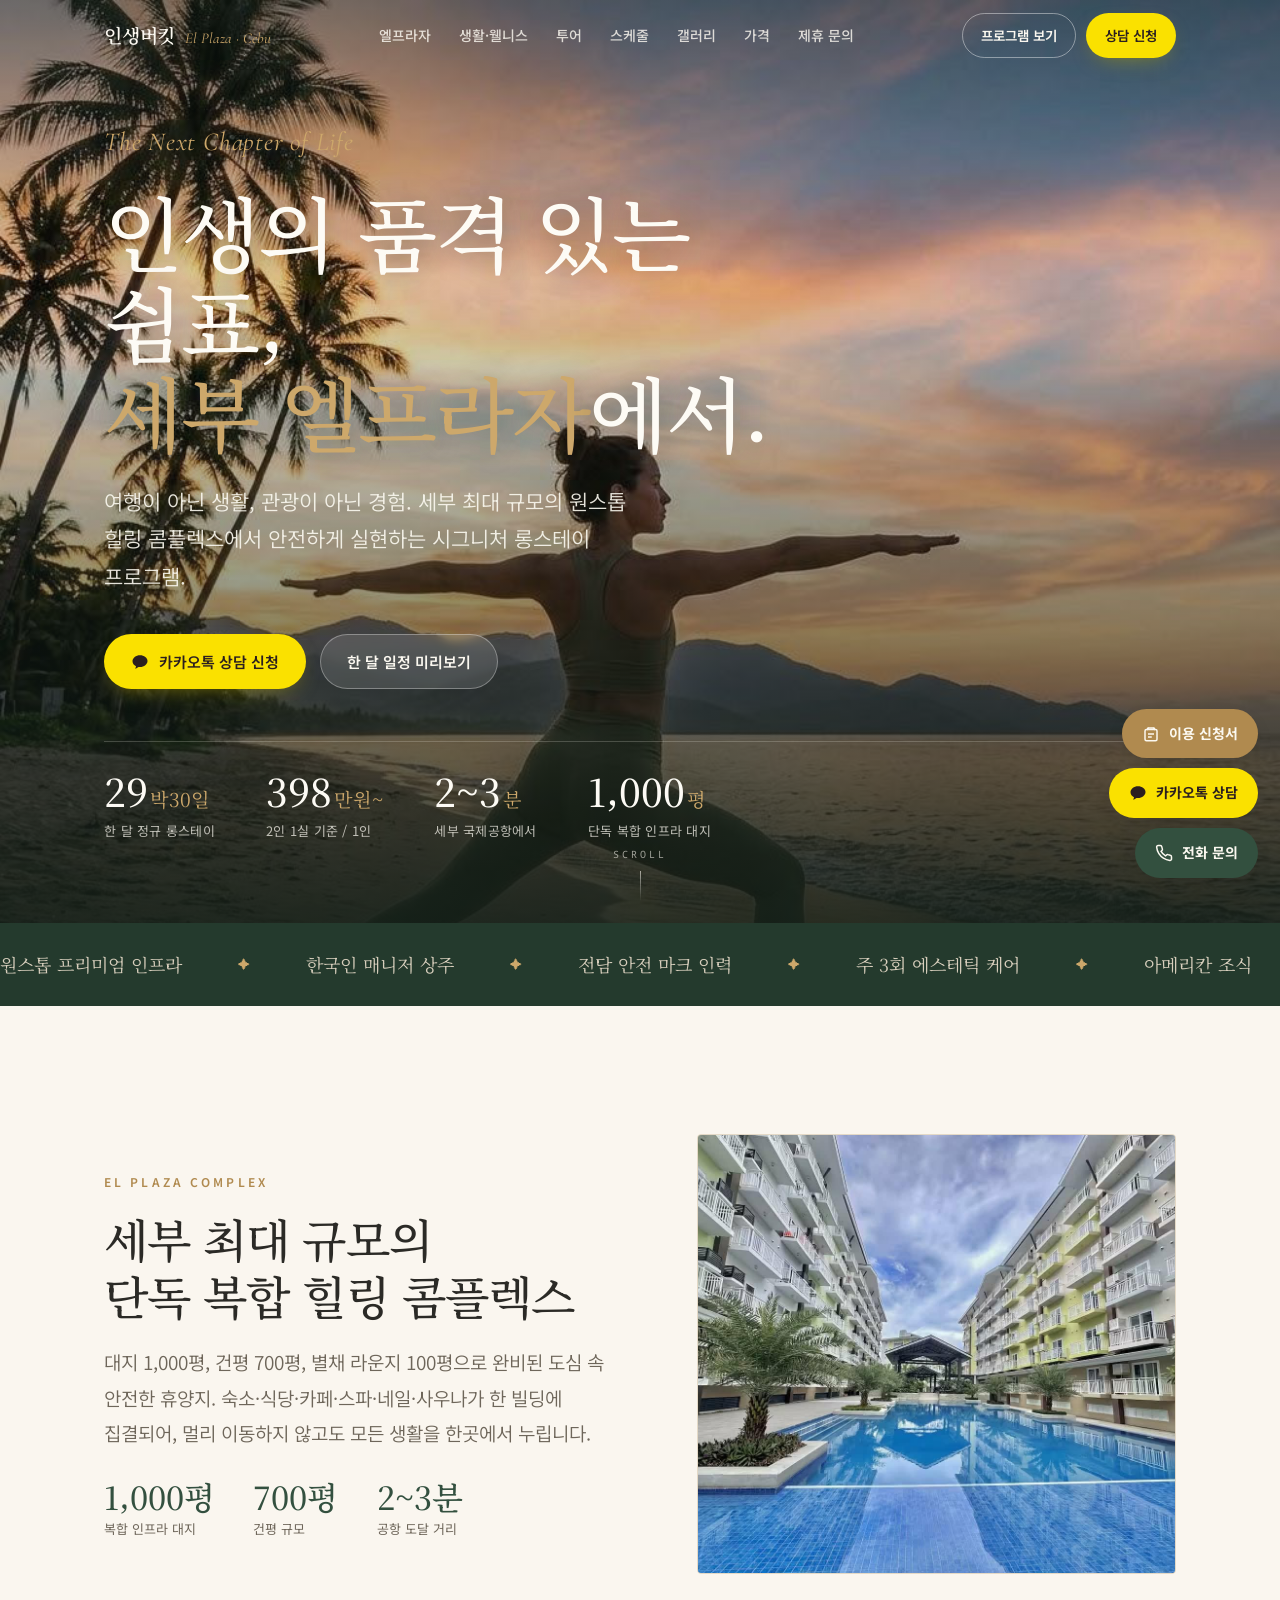
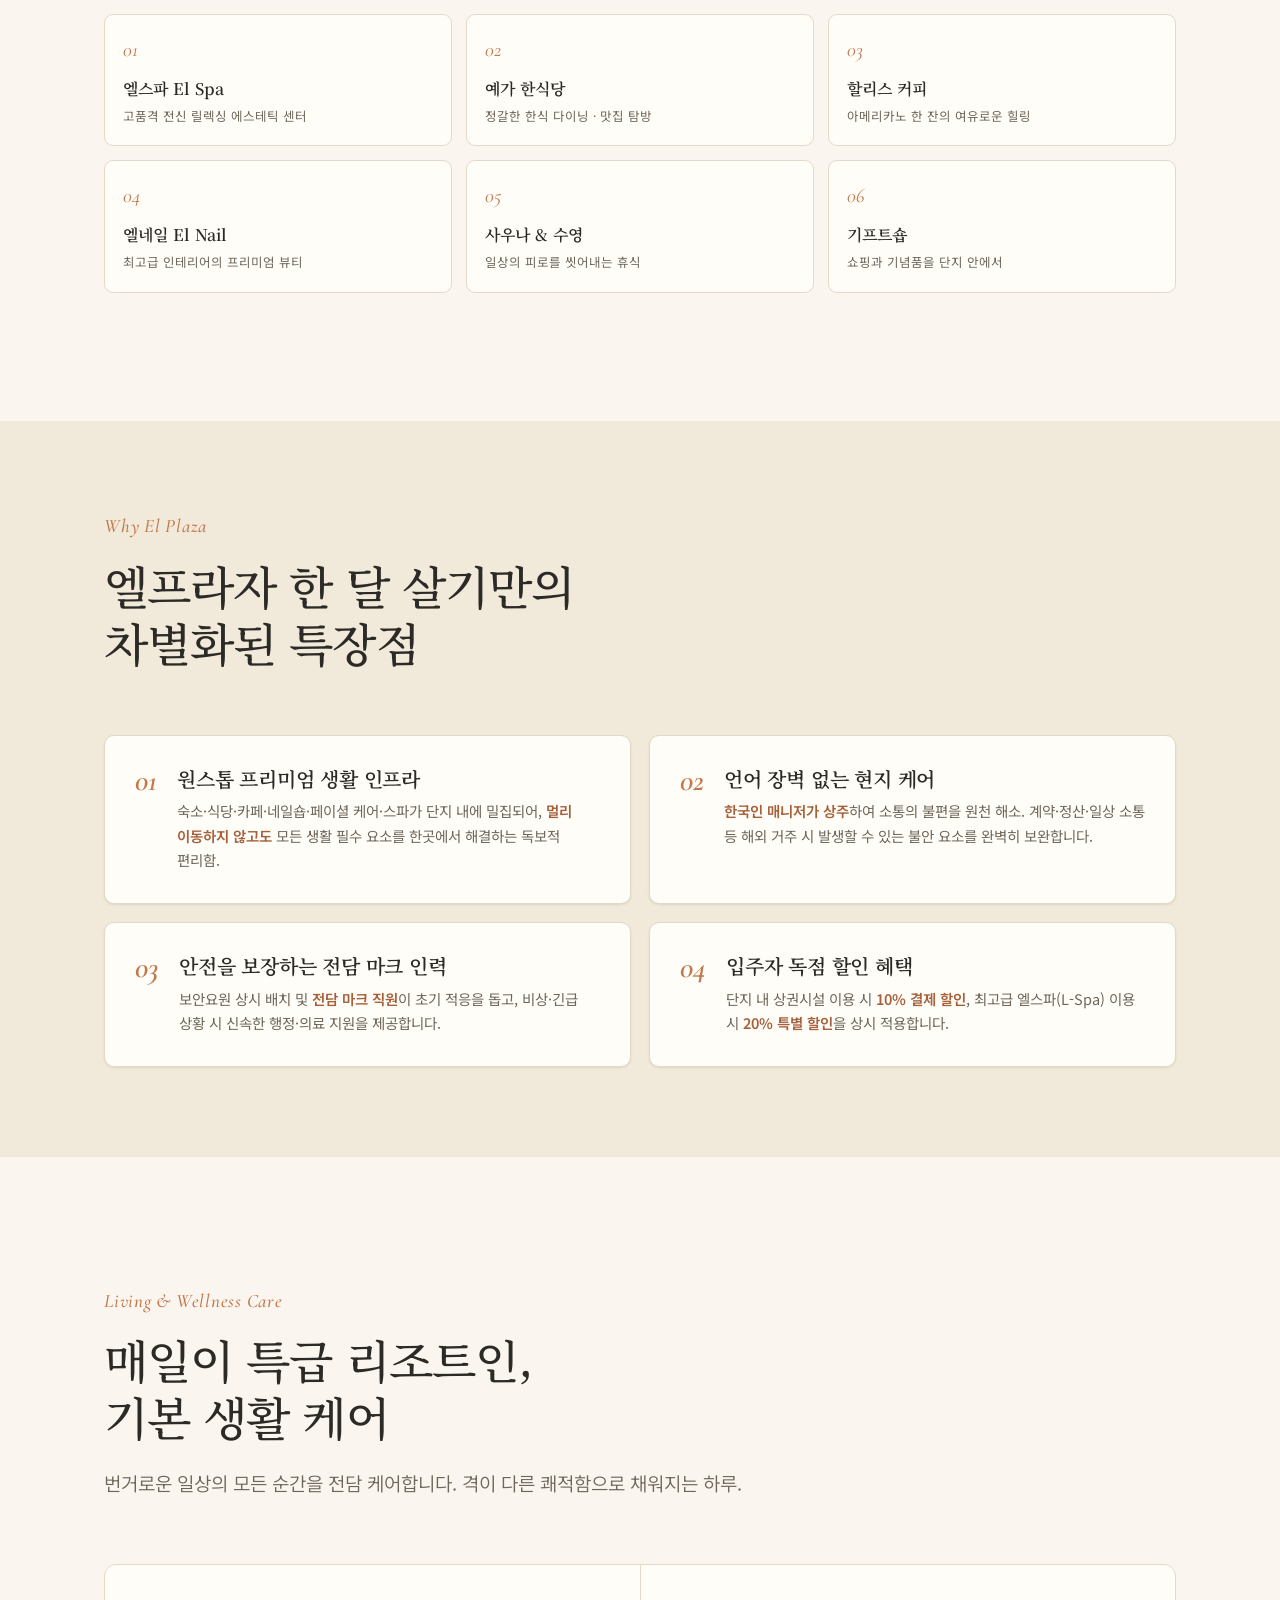
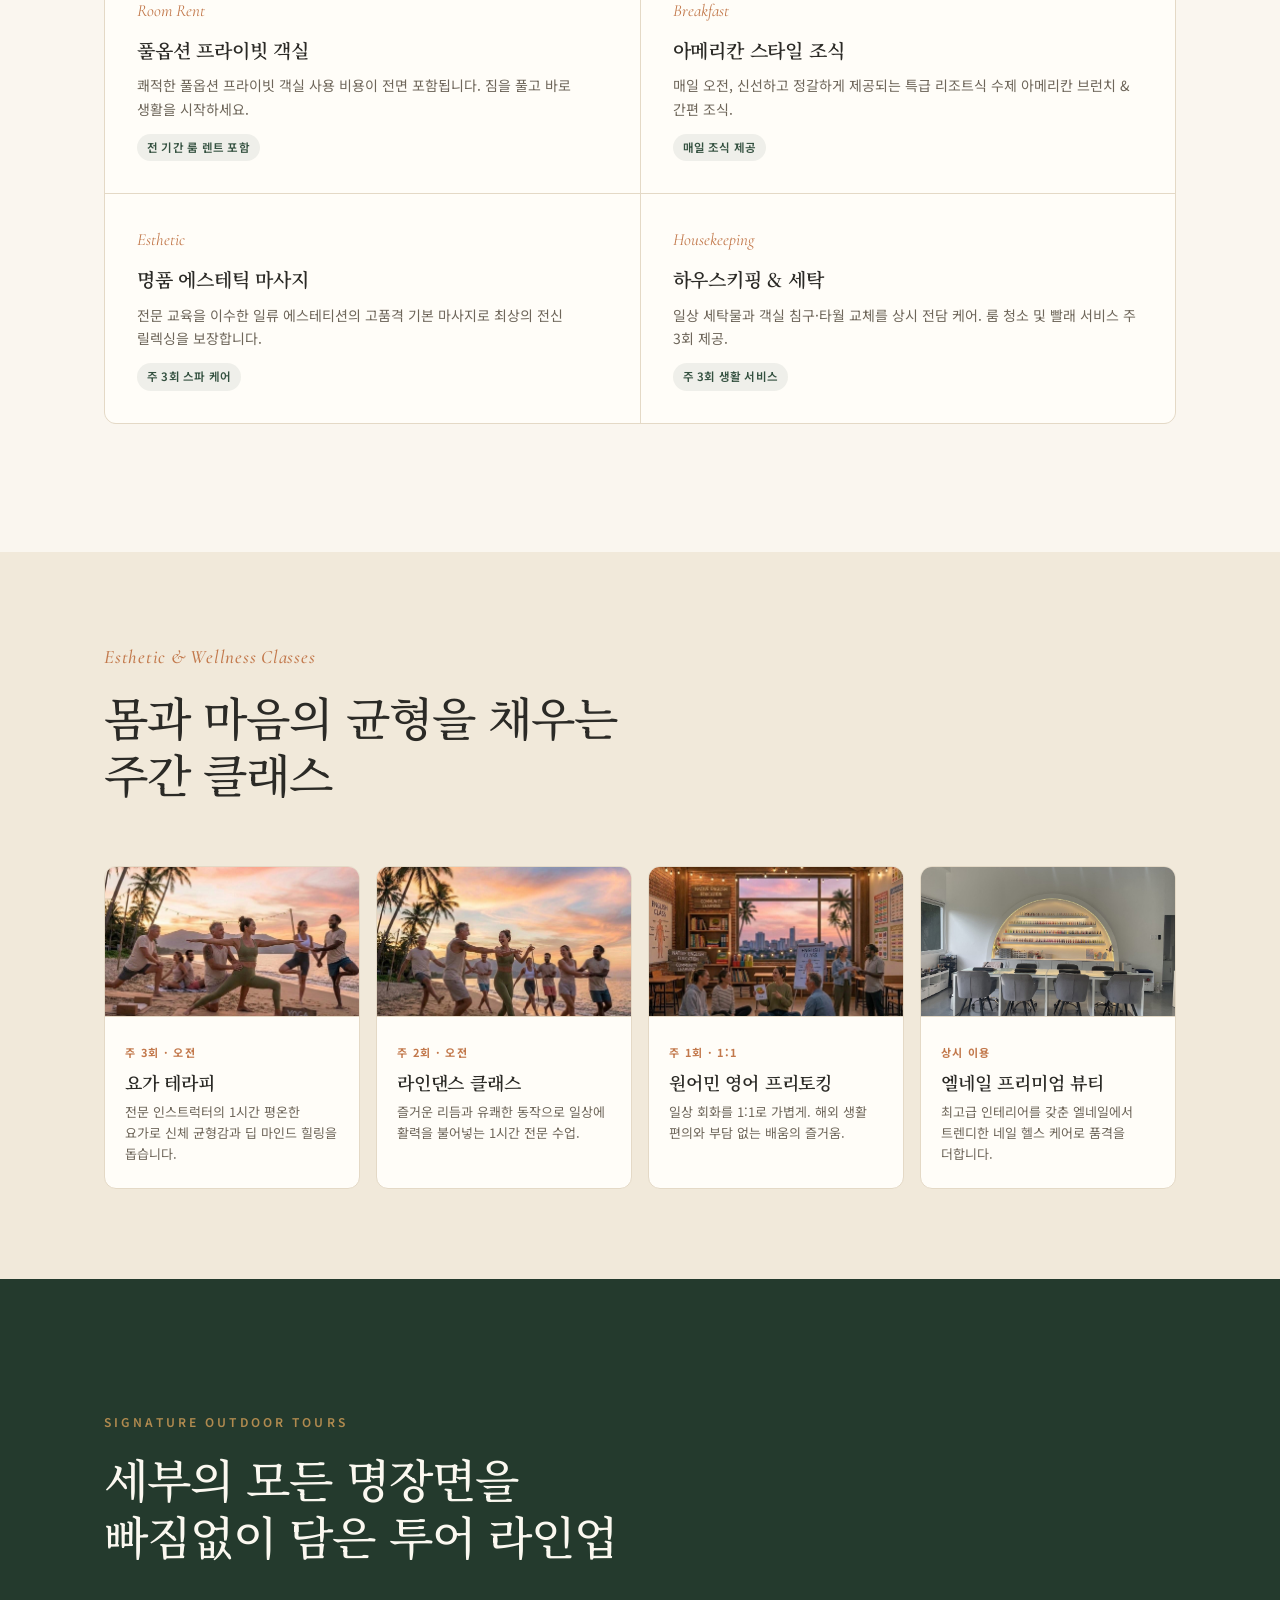
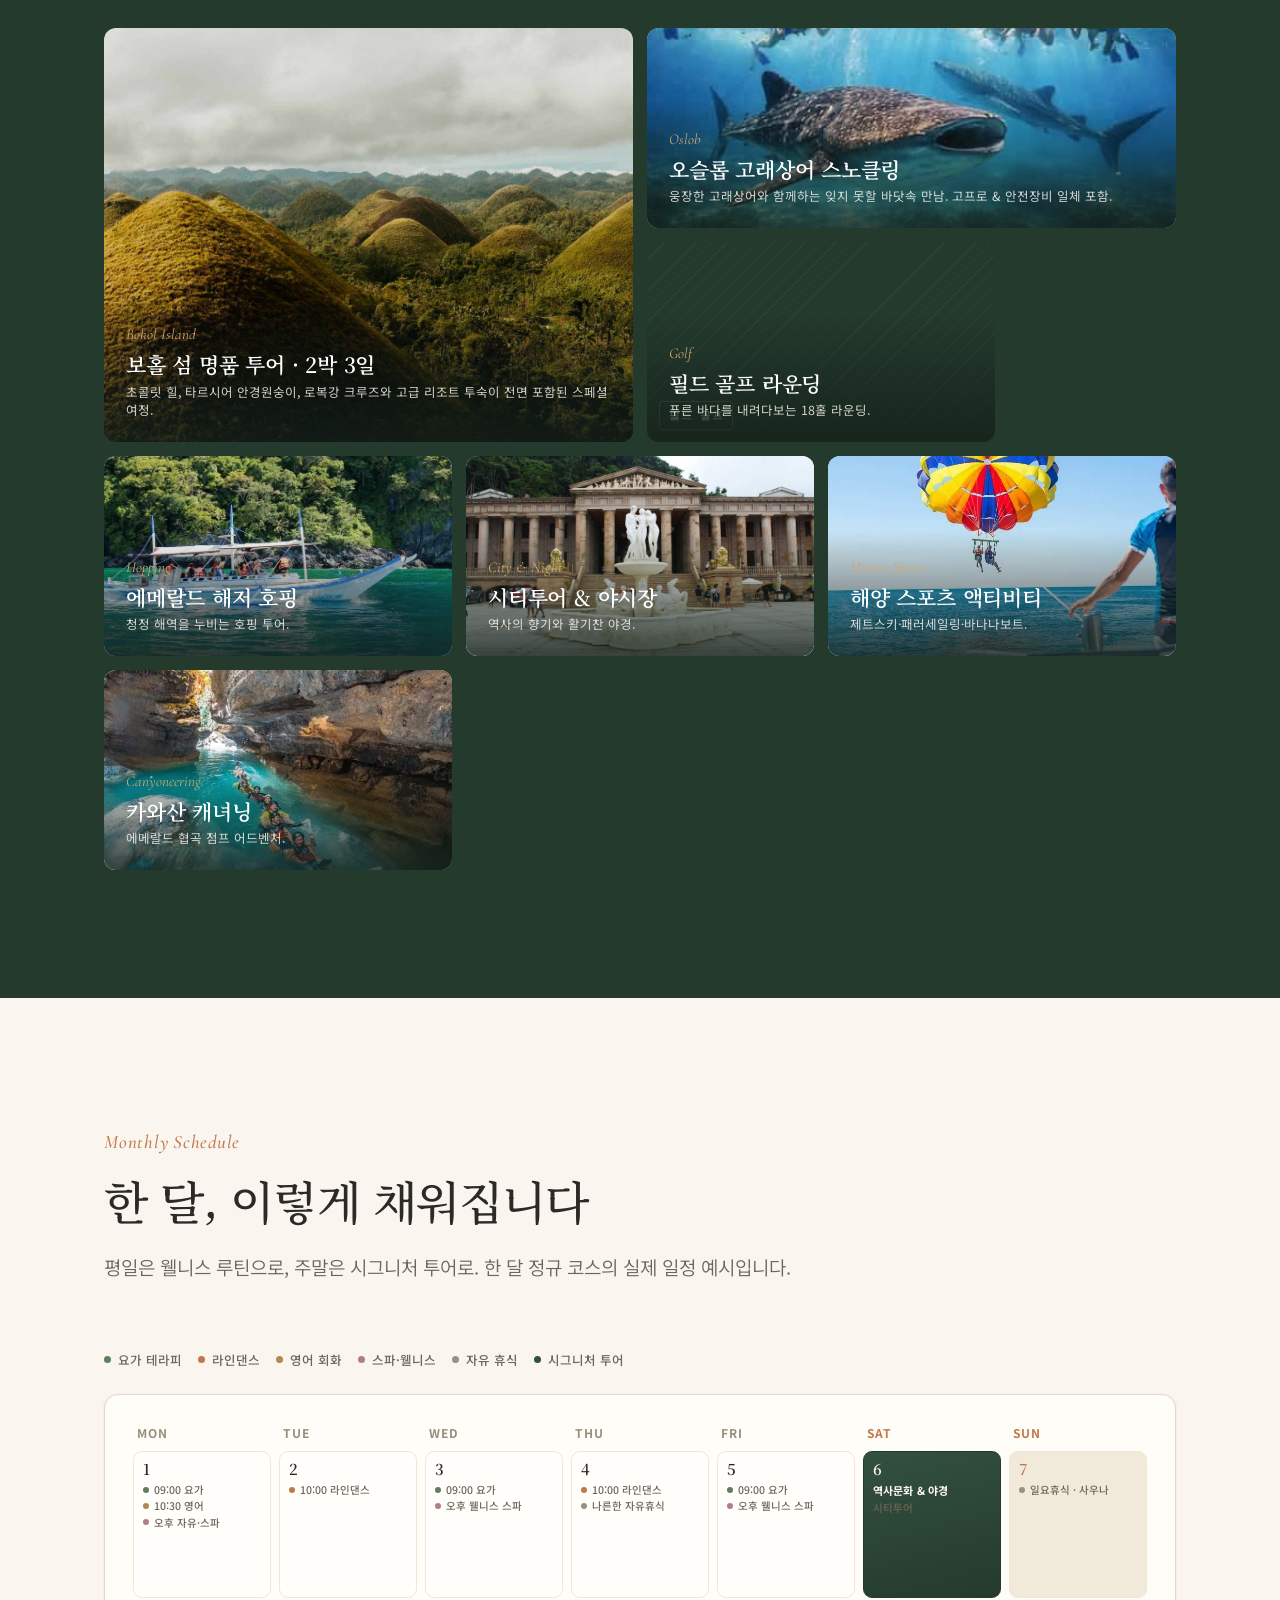
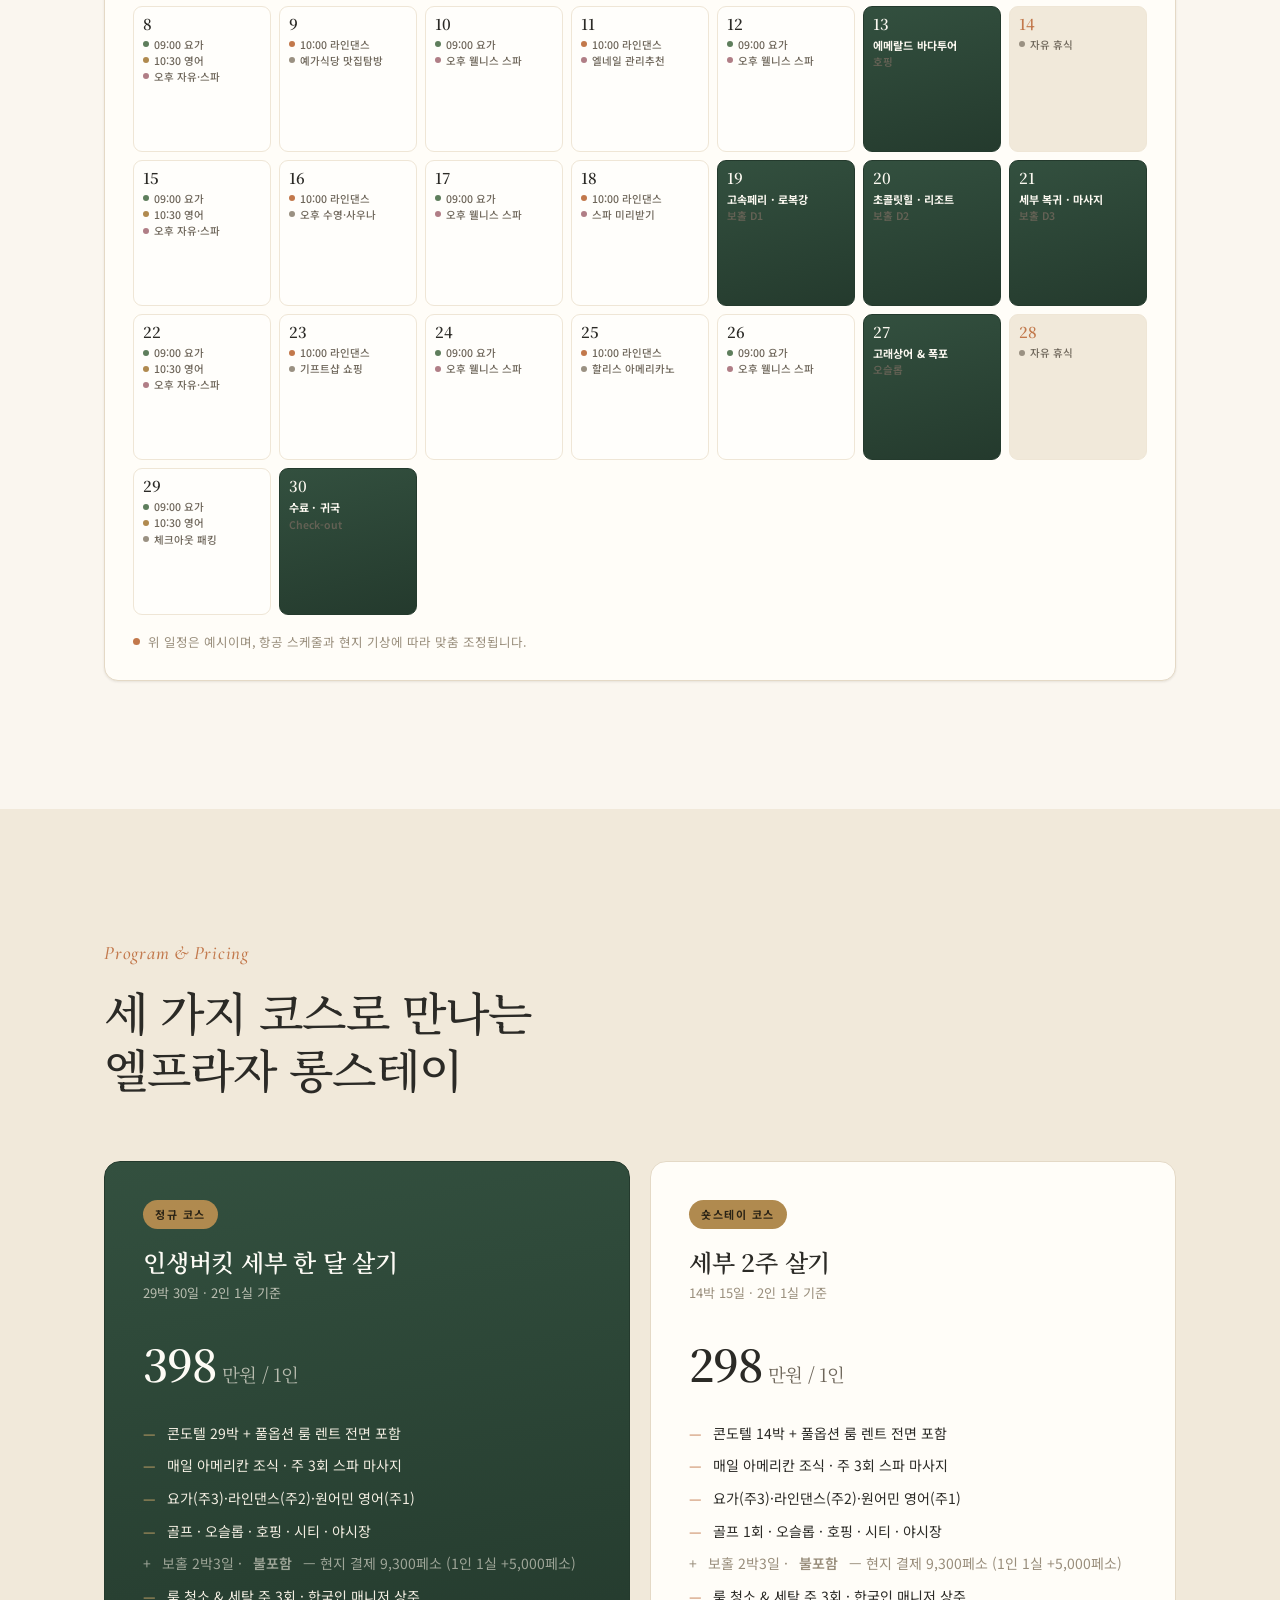
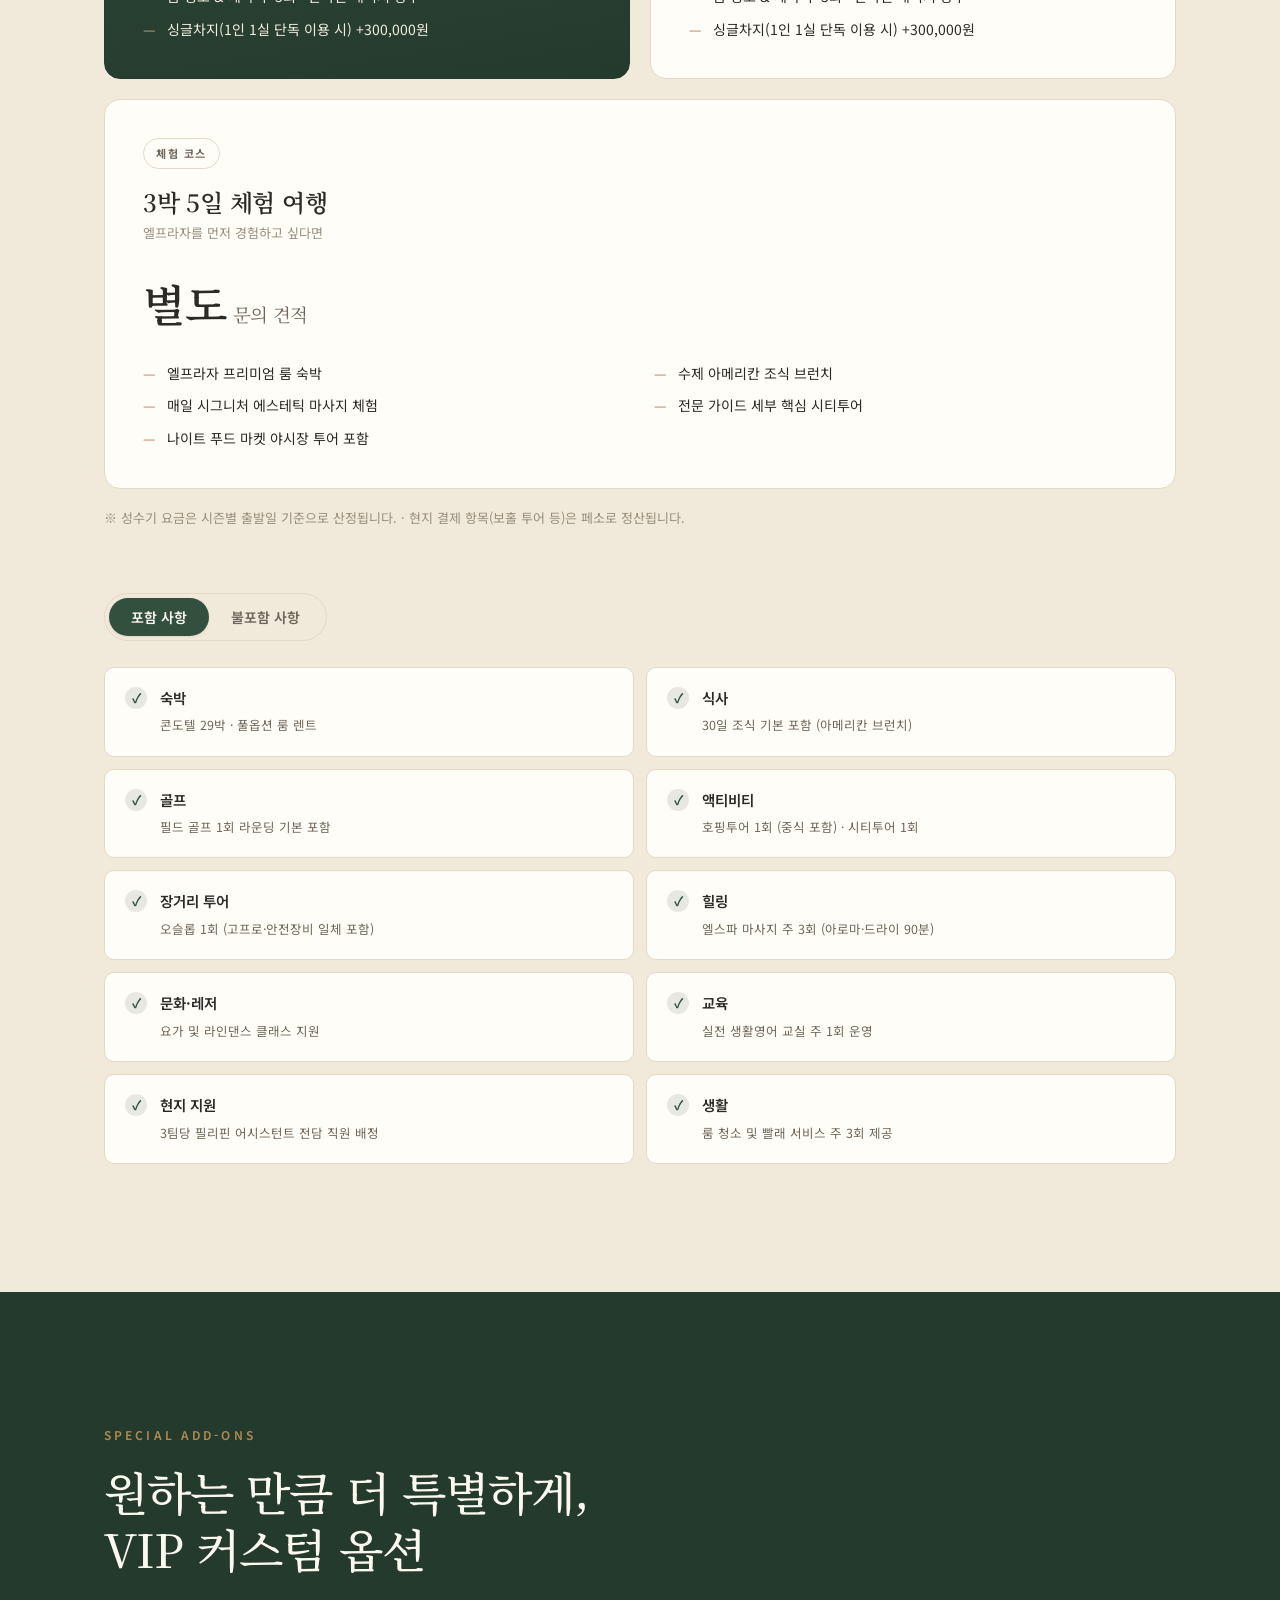
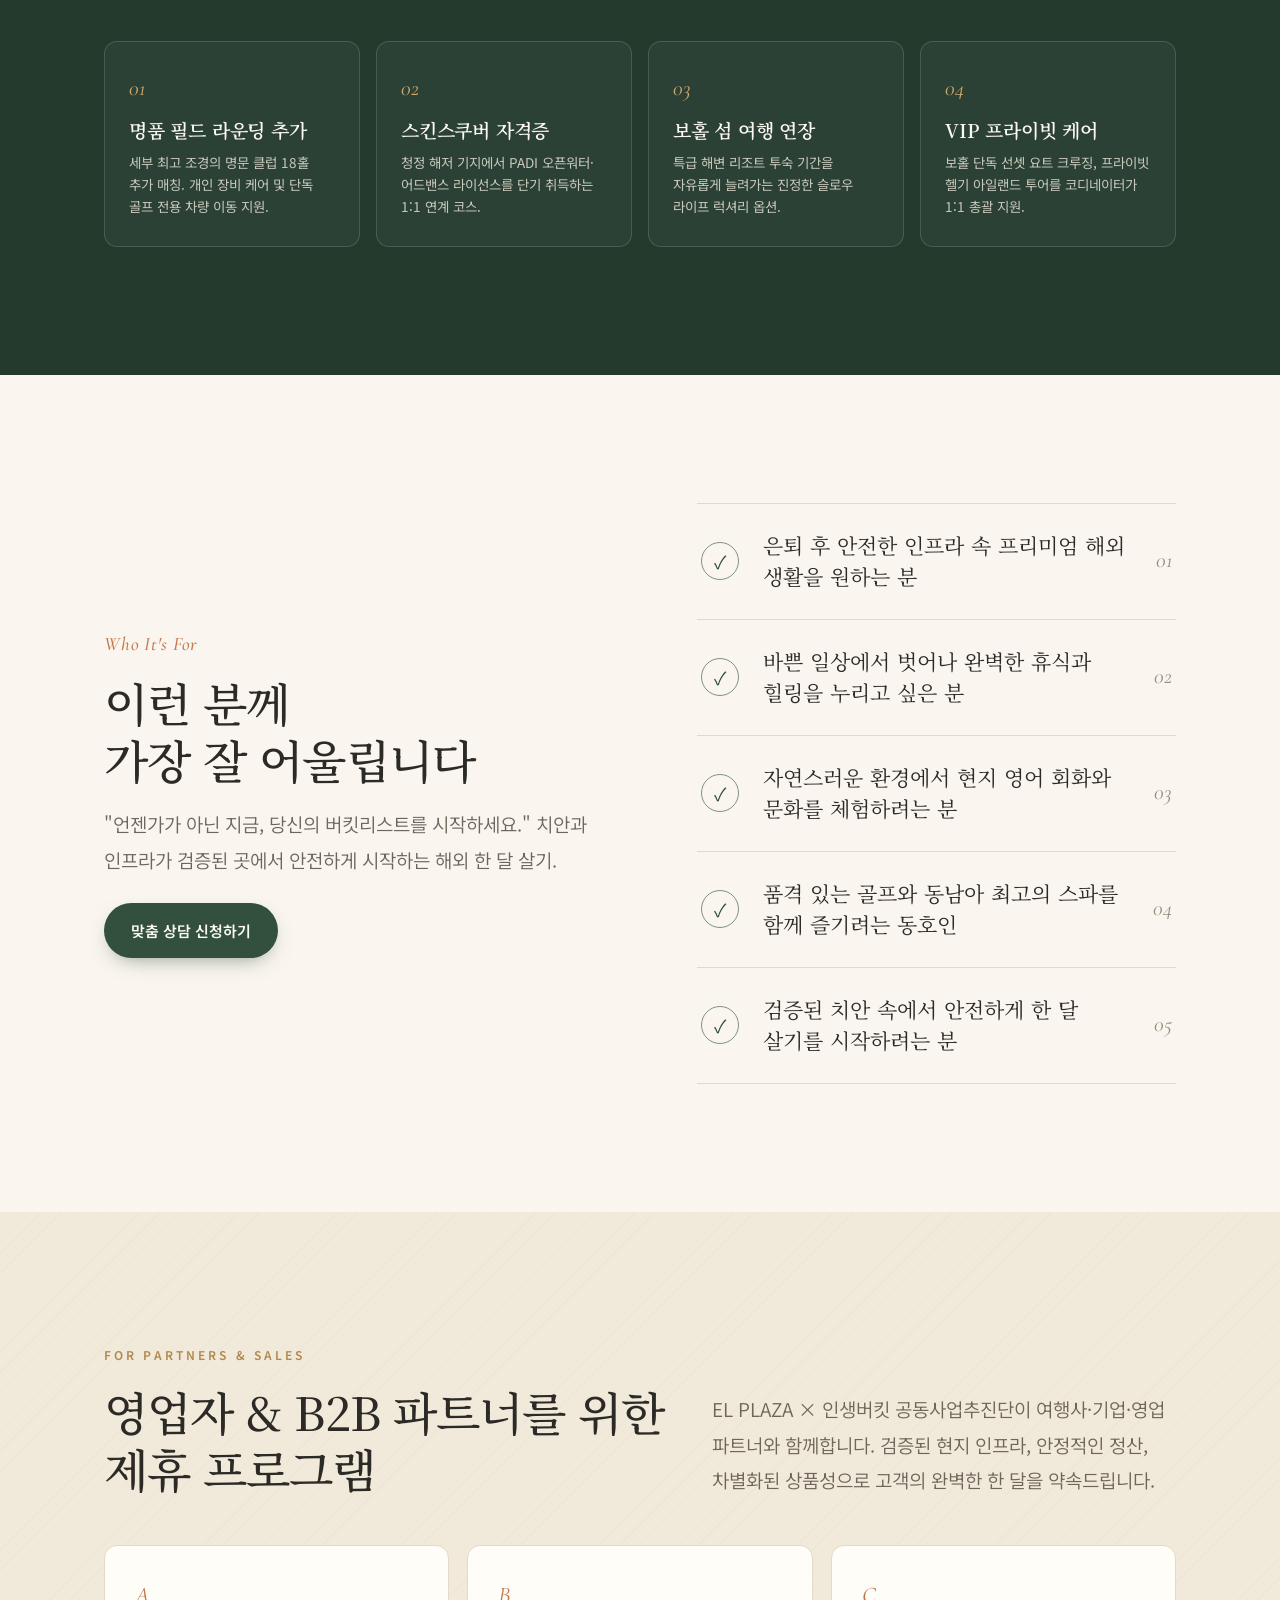
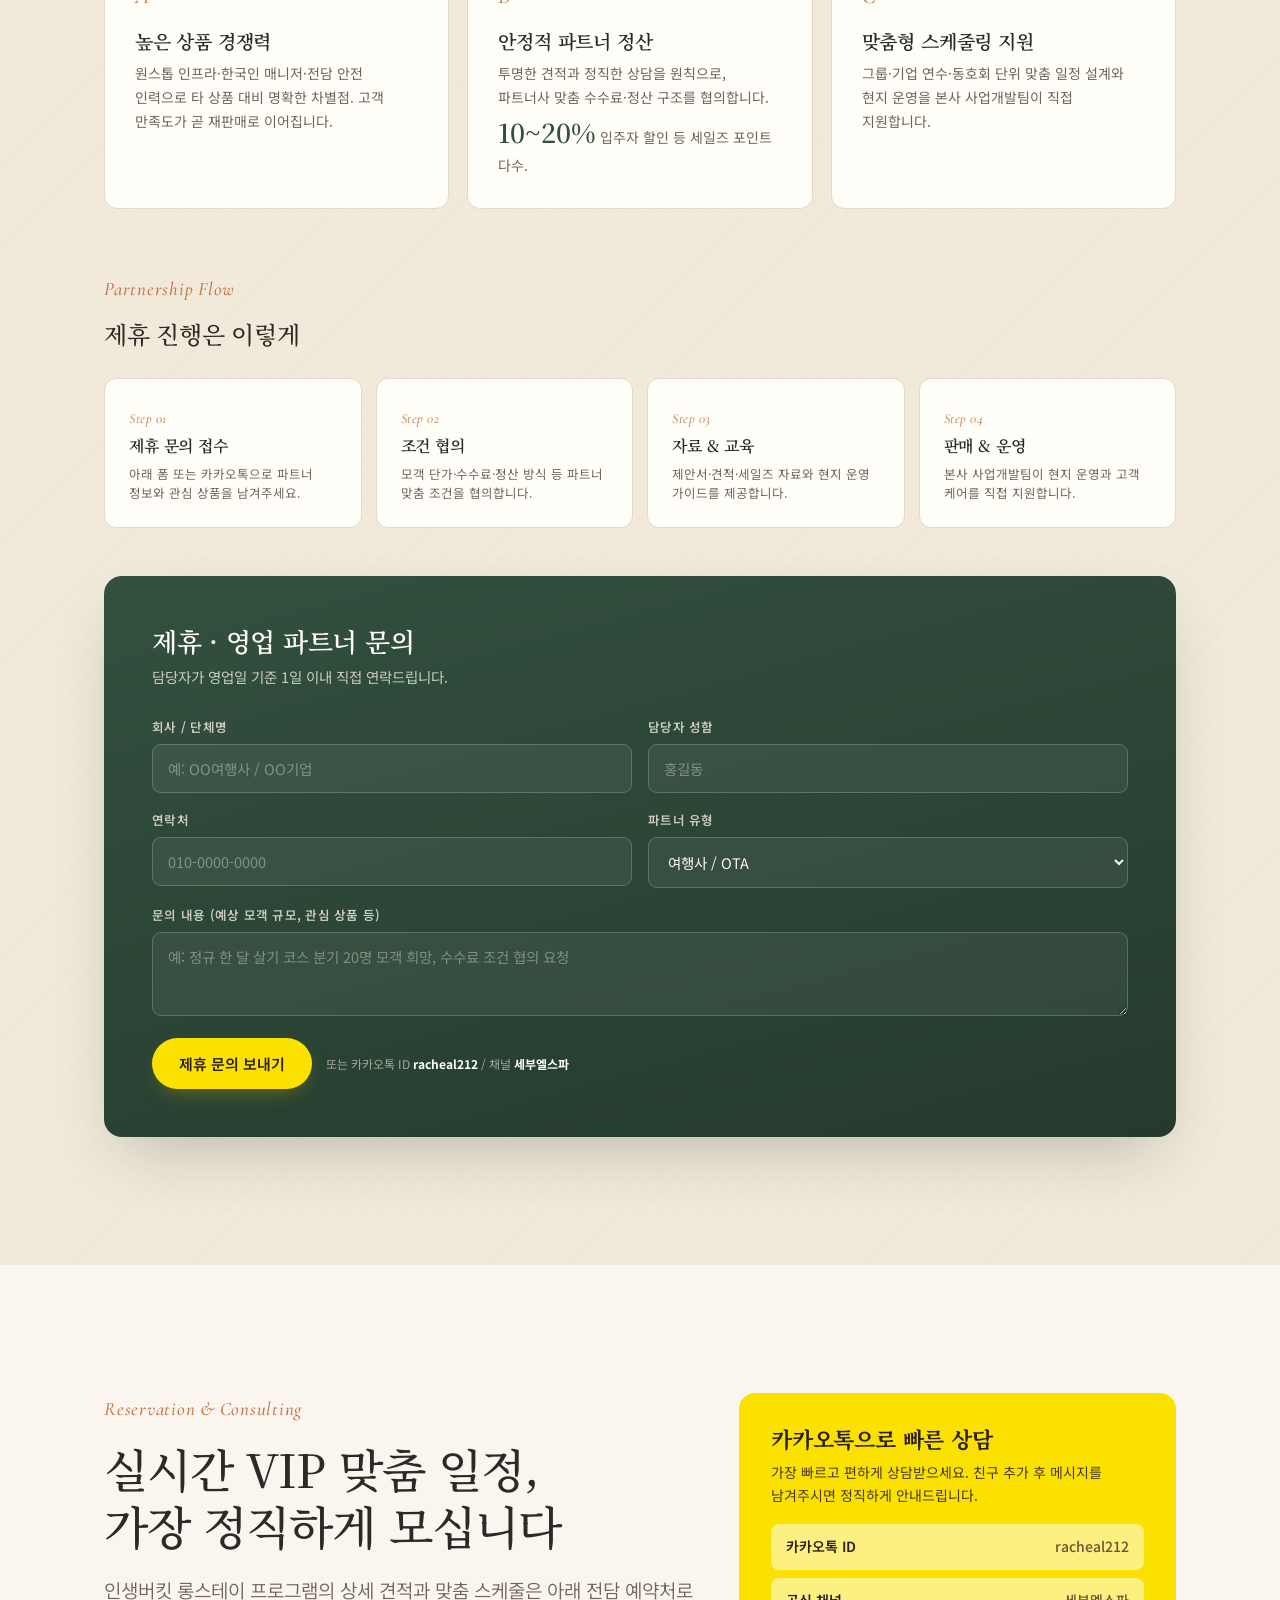
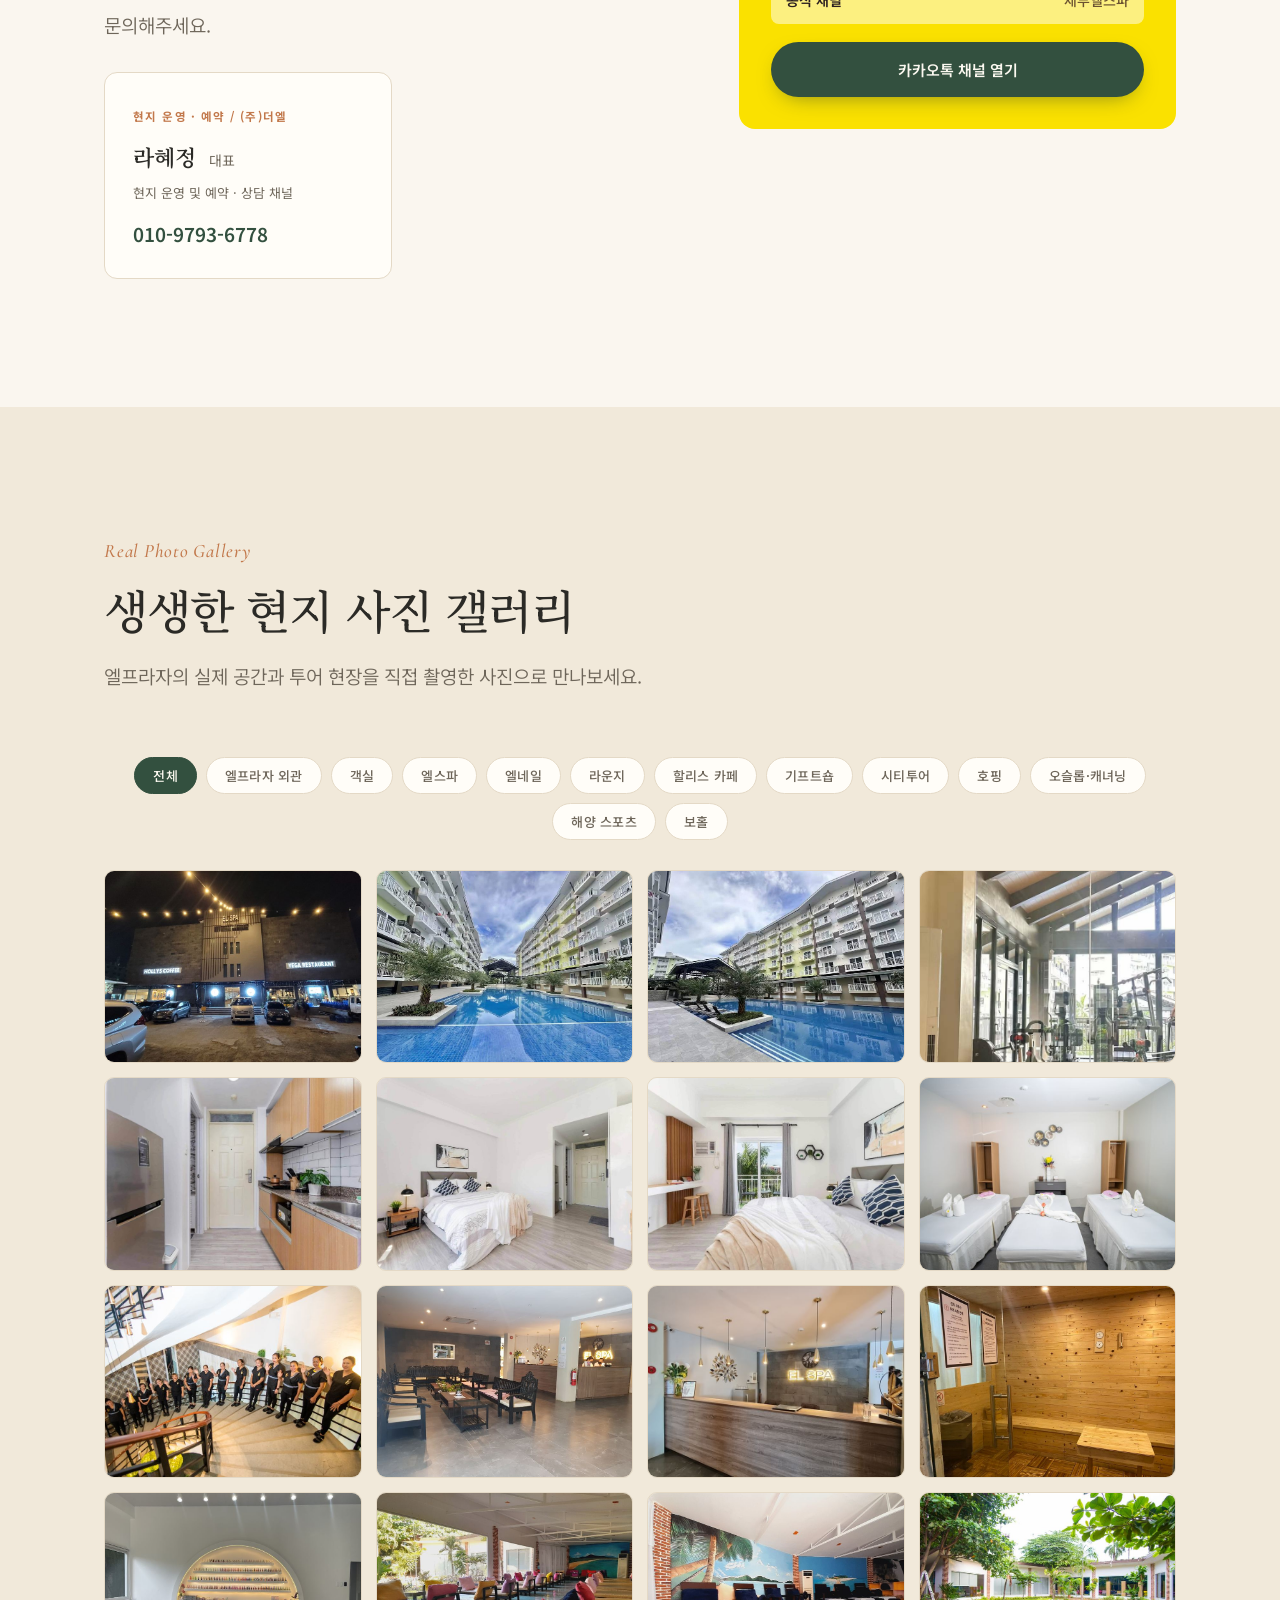
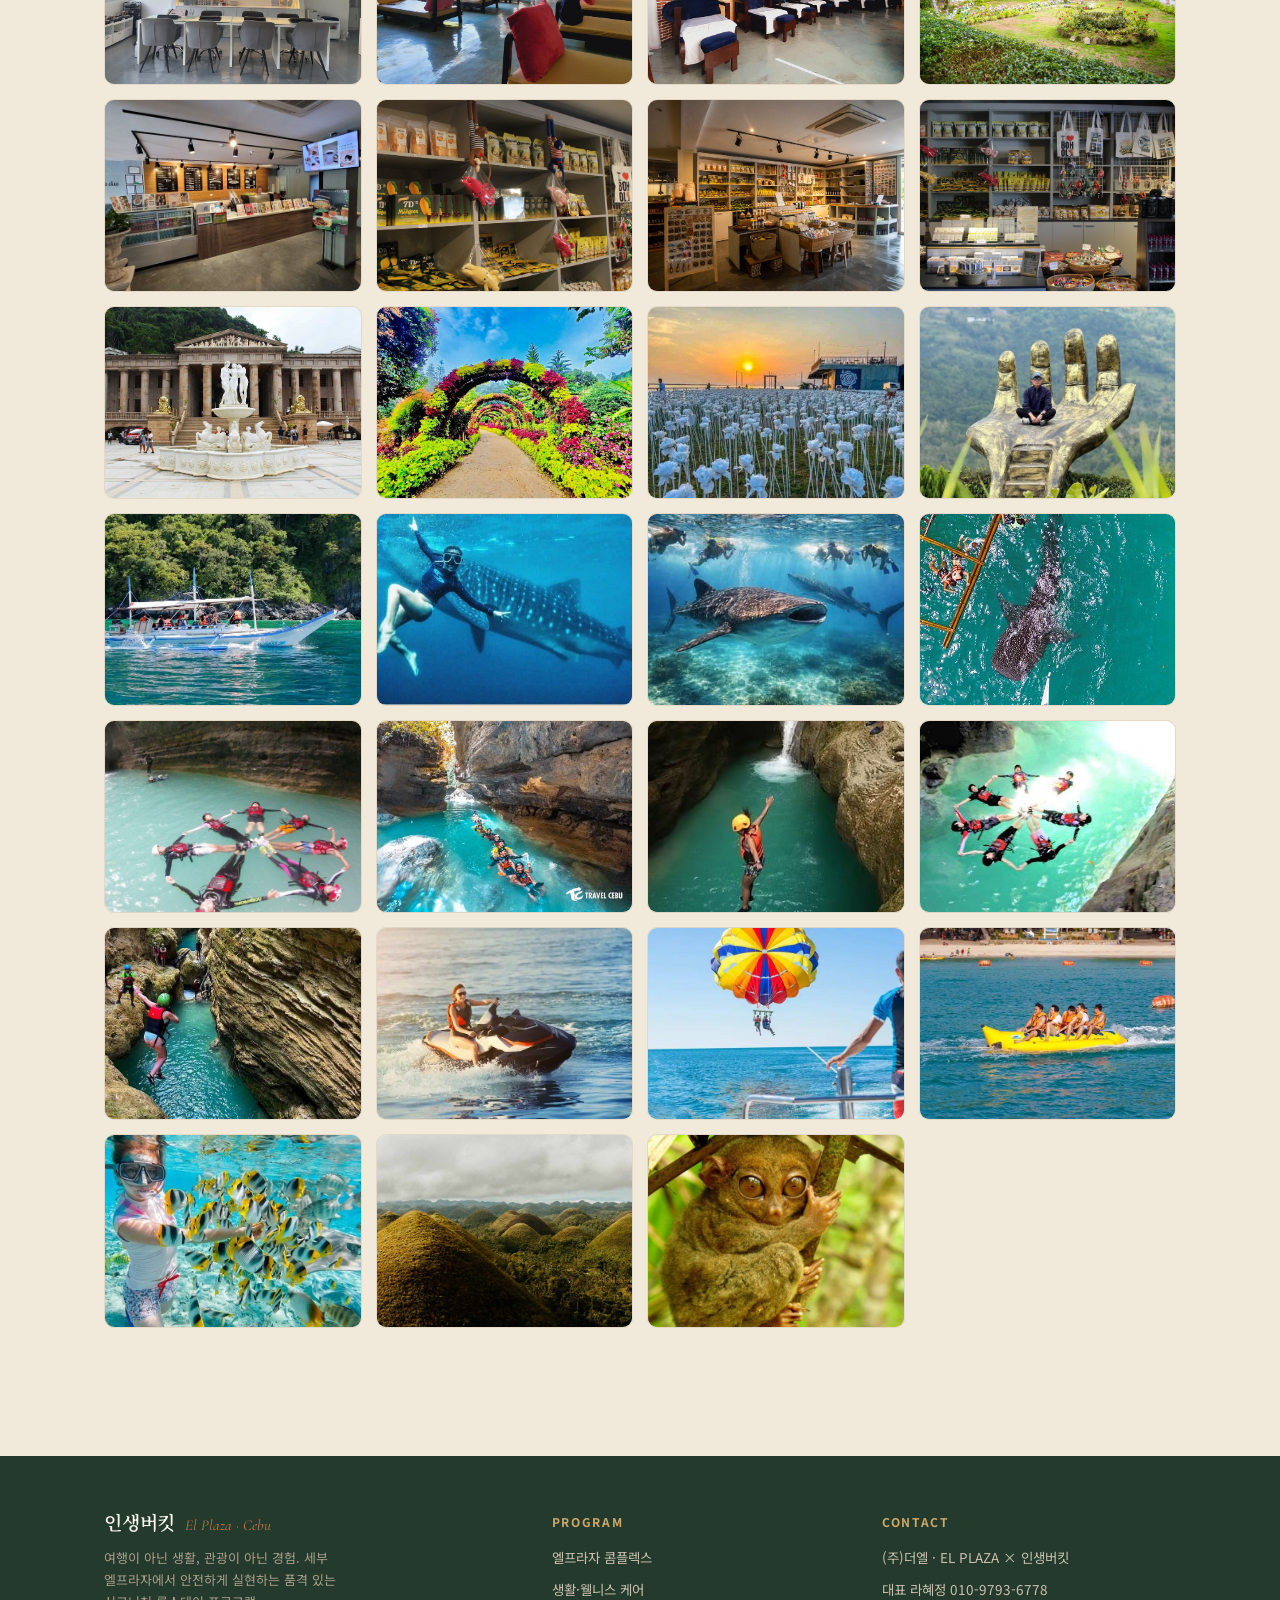
==== commit 3604a977: "보홀 투어 현지 요금 표기 및 스파 주3회 정정 - 보홀 2박3일 불포함 항목에 현지 결제 9,300페소 / 1인 1실 +5,000페소 명시 - 가격 그리드 하단에 성수기 요금(시" ====
--- a/index.html
+++ b/index.html
@@ -156,7 +156,7 @@
         <span class="tag">Esthetic</span>
         <h3>명품 에스테틱 마사지</h3>
         <p>전문 교육을 이수한 일류 에스테티션의 고품격 기본 마사지로 최상의 전신 릴렉싱을 보장합니다.</p>
-        <span class="freq">주 2~3회 스파 케어</span>
+        <span class="freq">주 3회 스파 케어</span>
       </div>
       <div class="feature">
         <span class="tag">Housekeeping</span>
@@ -270,10 +270,10 @@
         <div class="price">398<small>만원 / 1인</small></div>
         <ul>
           <li>콘도텔 29박 + 풀옵션 룸 렌트 전면 포함</li>
-          <li>매일 아메리칸 조식 · 주 2~3회 스파 마사지</li>
+          <li>매일 아메리칸 조식 · 주 3회 스파 마사지</li>
           <li>요가(주3)·라인댄스(주2)·원어민 영어(주1)</li>
           <li>골프 · 오슬롭 · 호핑 · 시티 · 야시장</li>
-          <li class="li-out">보홀 2박3일 · <b>불포함 (별도 옵션 · 추가 견적)</b></li>
+          <li class="li-out">보홀 2박3일 · <b>불포함</b> — 현지 결제 9,300페소 (1인 1실 +5,000페소)</li>
           <li>룸 청소 &amp; 세탁 주 3회 · 한국인 매니저 상주</li>
           <li>싱글차지(1인 1실 단독 이용 시) +300,000원</li>
         </ul>
@@ -288,7 +288,7 @@
           <li>매일 아메리칸 조식 · 주 3회 스파 마사지</li>
           <li>요가(주3)·라인댄스(주2)·원어민 영어(주1)</li>
           <li>골프 1회 · 오슬롭 · 호핑 · 시티 · 야시장</li>
-          <li class="li-out">보홀 2박3일 · <b>불포함 (별도 옵션 · 추가 견적)</b></li>
+          <li class="li-out">보홀 2박3일 · <b>불포함</b> — 현지 결제 9,300페소 (1인 1실 +5,000페소)</li>
           <li>룸 청소 &amp; 세탁 주 3회 · 한국인 매니저 상주</li>
           <li>싱글차지(1인 1실 단독 이용 시) +300,000원</li>
         </ul>
@@ -307,6 +307,7 @@
         </ul>
       </div>
     </div>
+    <p class="price-note reveal">※ 성수기 요금은 시즌별 출발일 기준으로 산정됩니다. · 현지 결제 항목(보홀 투어 등)은 페소로 정산됩니다.</p>
 
     <div style="margin-top:64px" class="reveal">
       <div class="inc-tabs" role="tablist">
--- a/assets/styles.css
+++ b/assets/styles.css
@@ -437,6 +437,8 @@
 .price-card li { font-size: 14px; display: flex; gap: 11px; align-items: flex-start; line-height: 1.55; }
 .price-card li::before { content: "—"; color: var(--clay); flex: none; }
 .price-card.featured li::before { color: var(--gold-soft); }
+/* 가격 그리드 하단 유의사항 */
+.price-note { margin-top: 18px; font-size: 13px; line-height: 1.7; color: var(--ink-mute); }
 /* 불포함(별도 옵션) 항목 — 표기는 하되 포함 항목과 시각적으로 구분 */
 .price-card li.li-out { color: var(--ink-mute); }
 .price-card li.li-out::before { content: "+"; color: var(--ink-mute); }
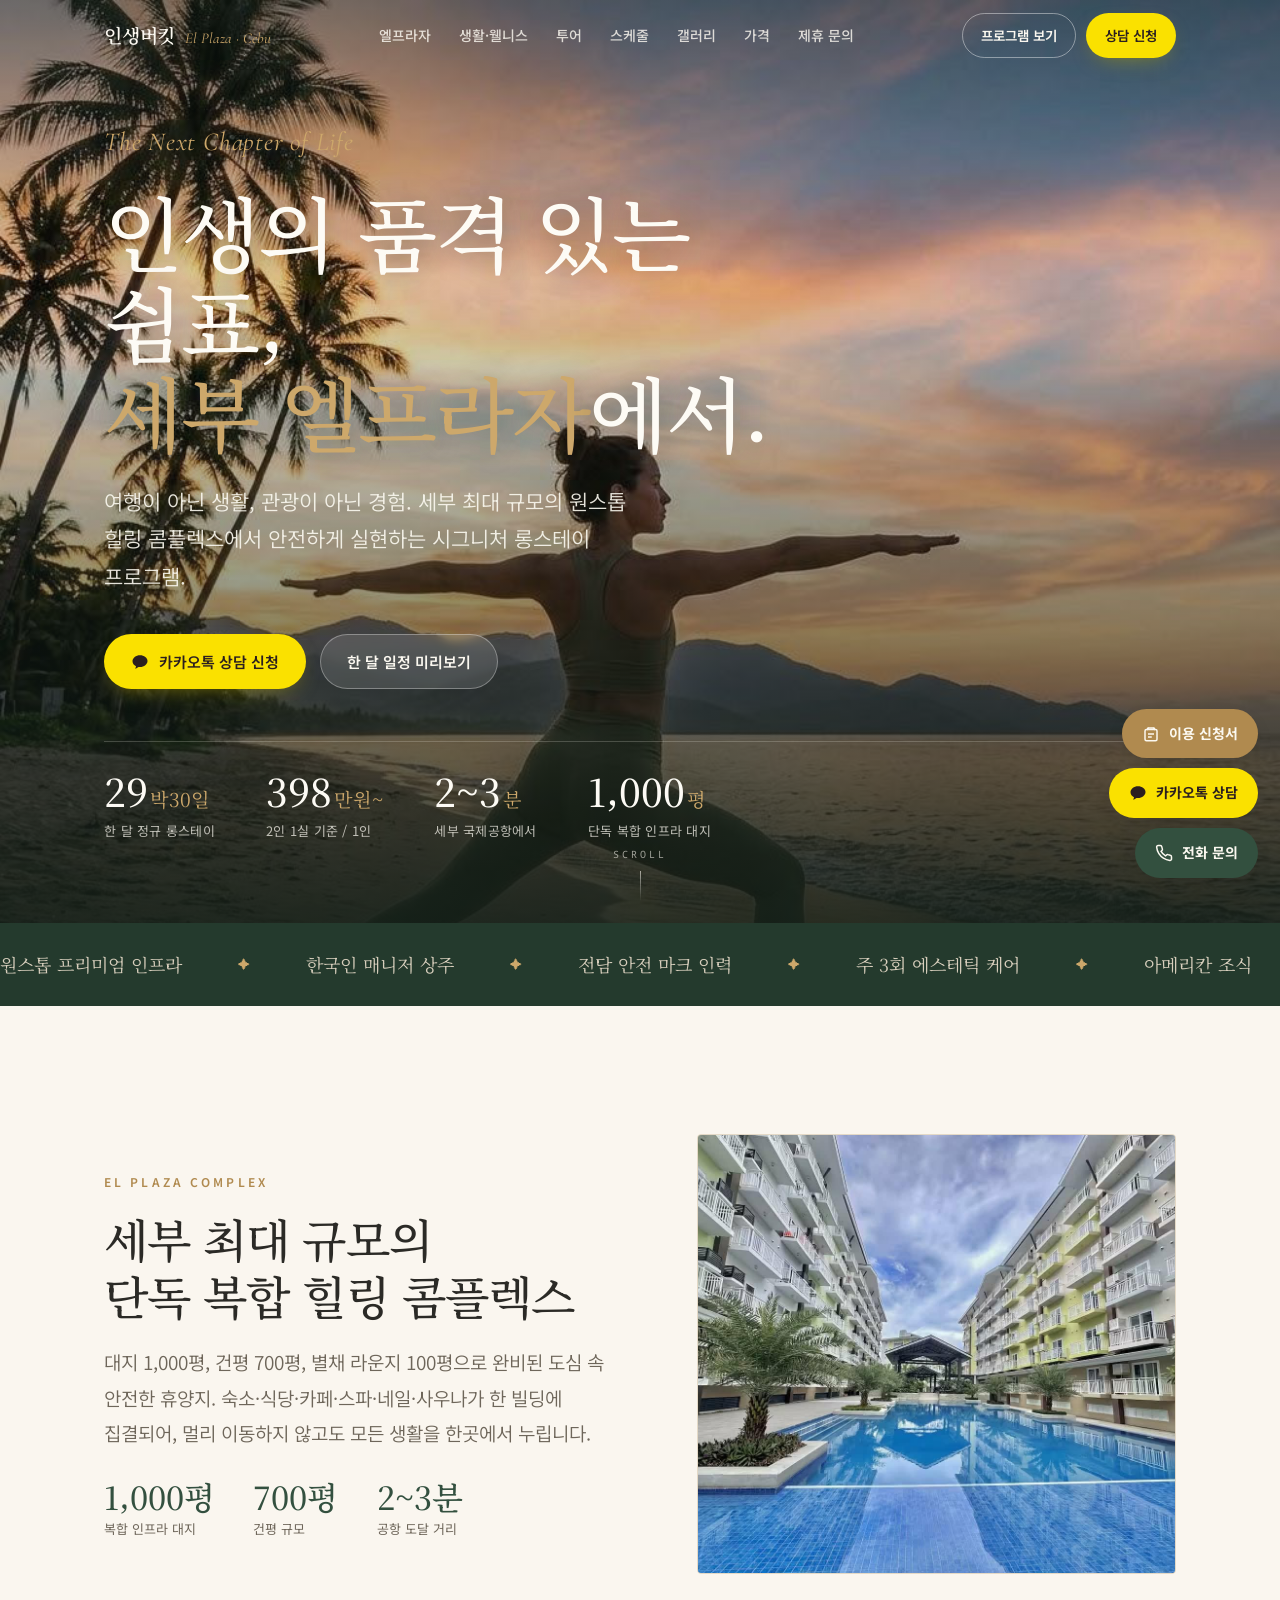
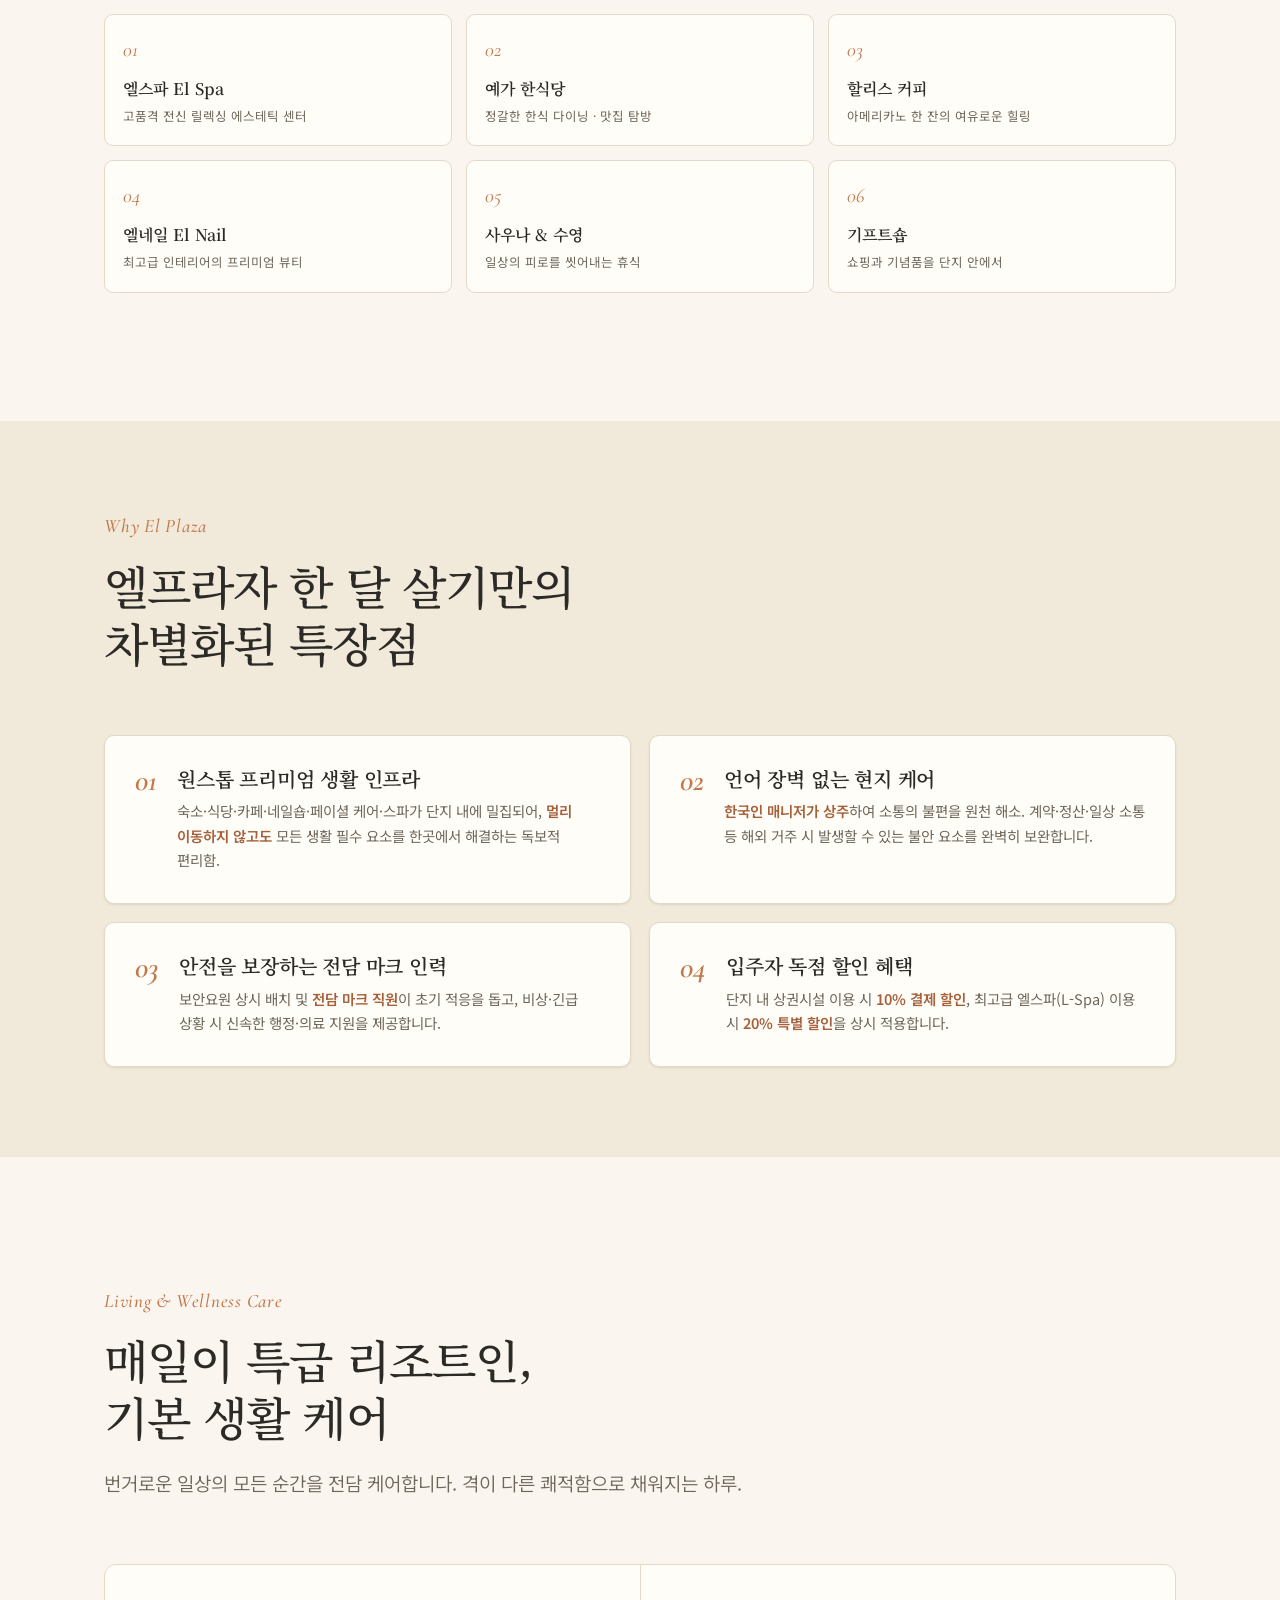
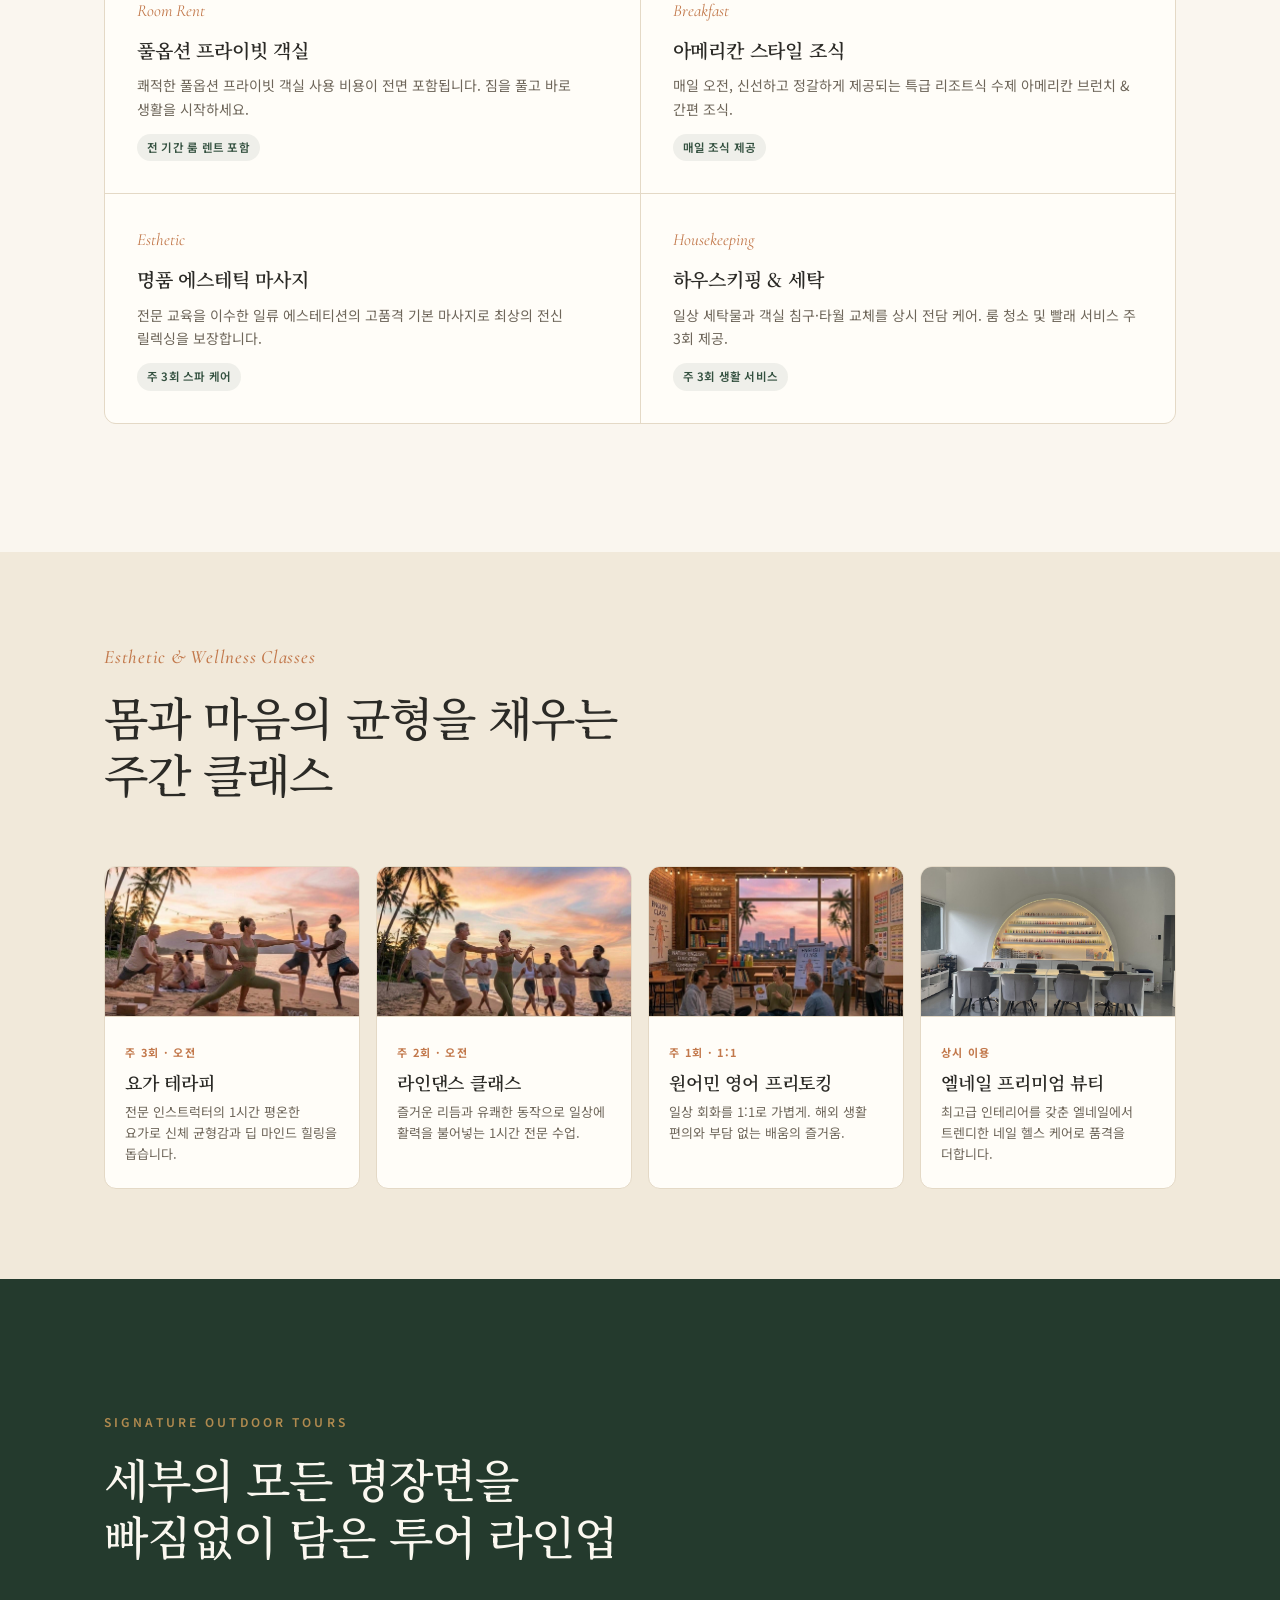
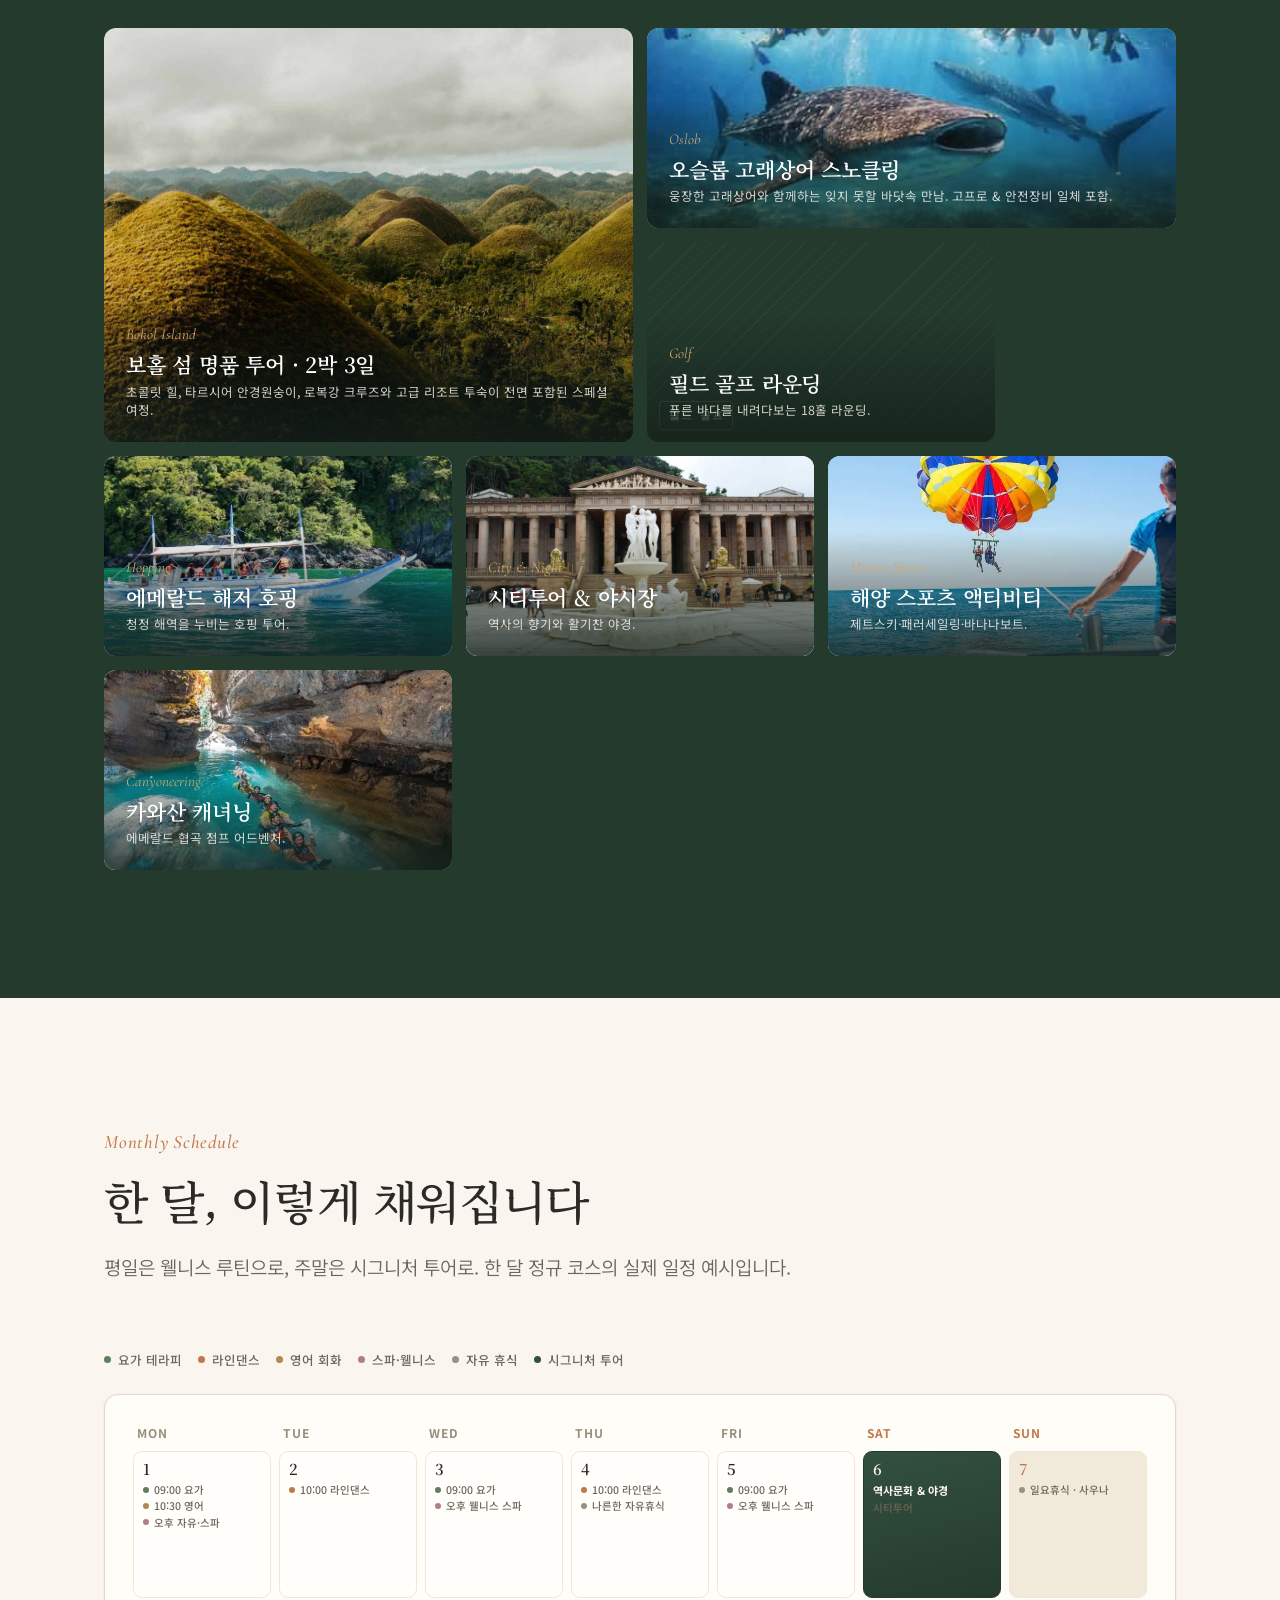
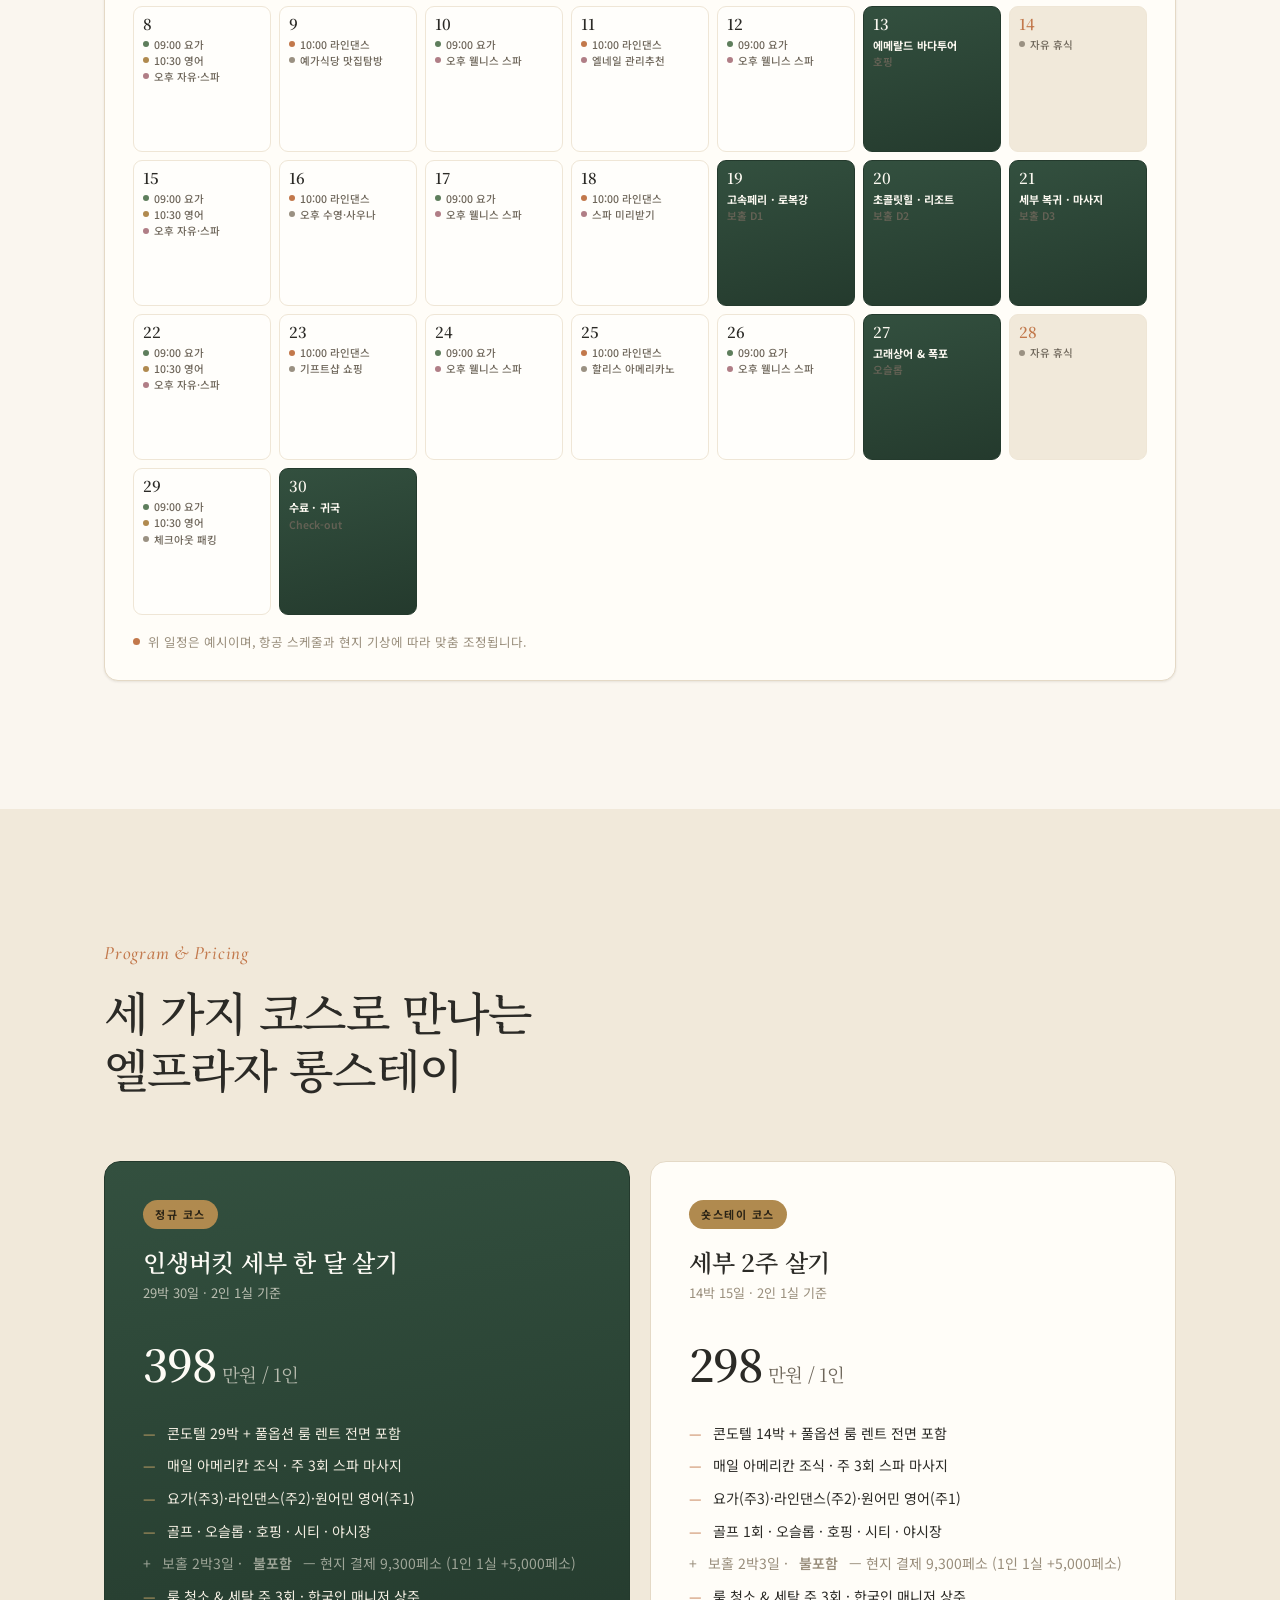
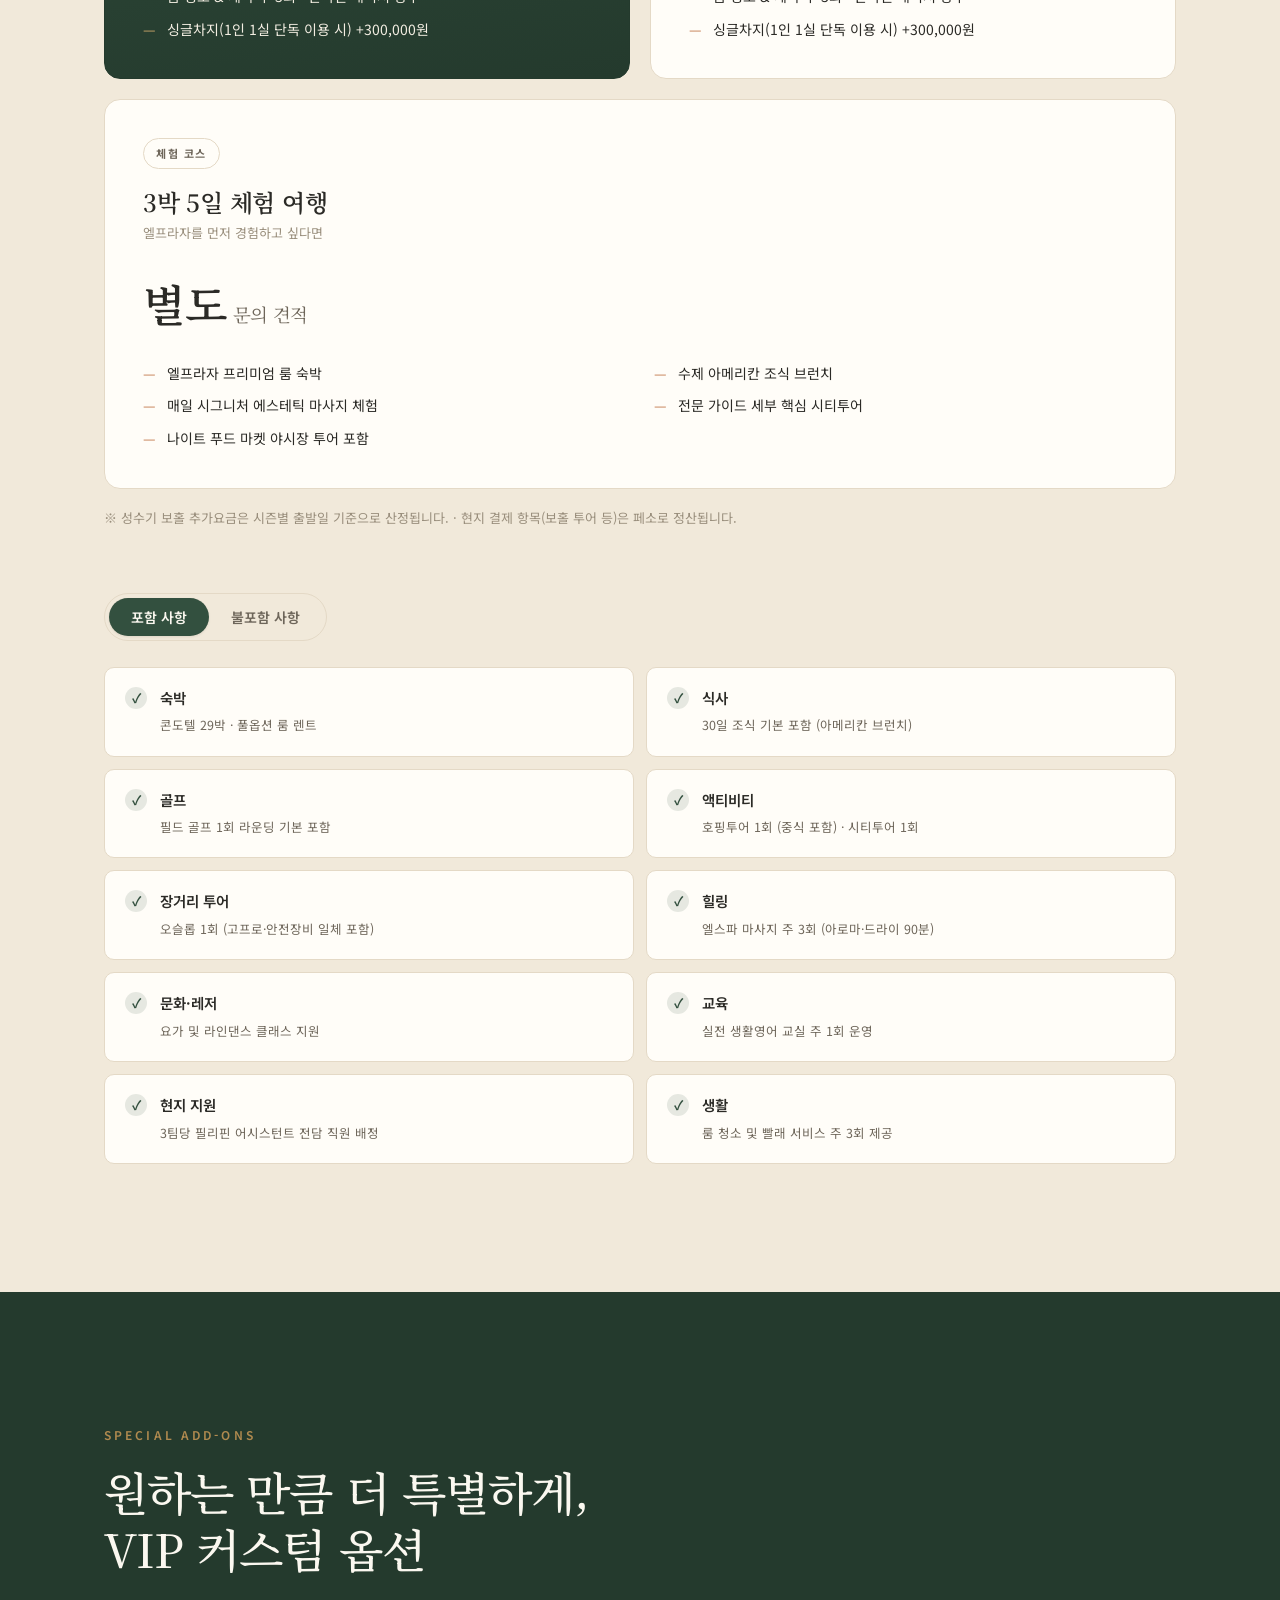
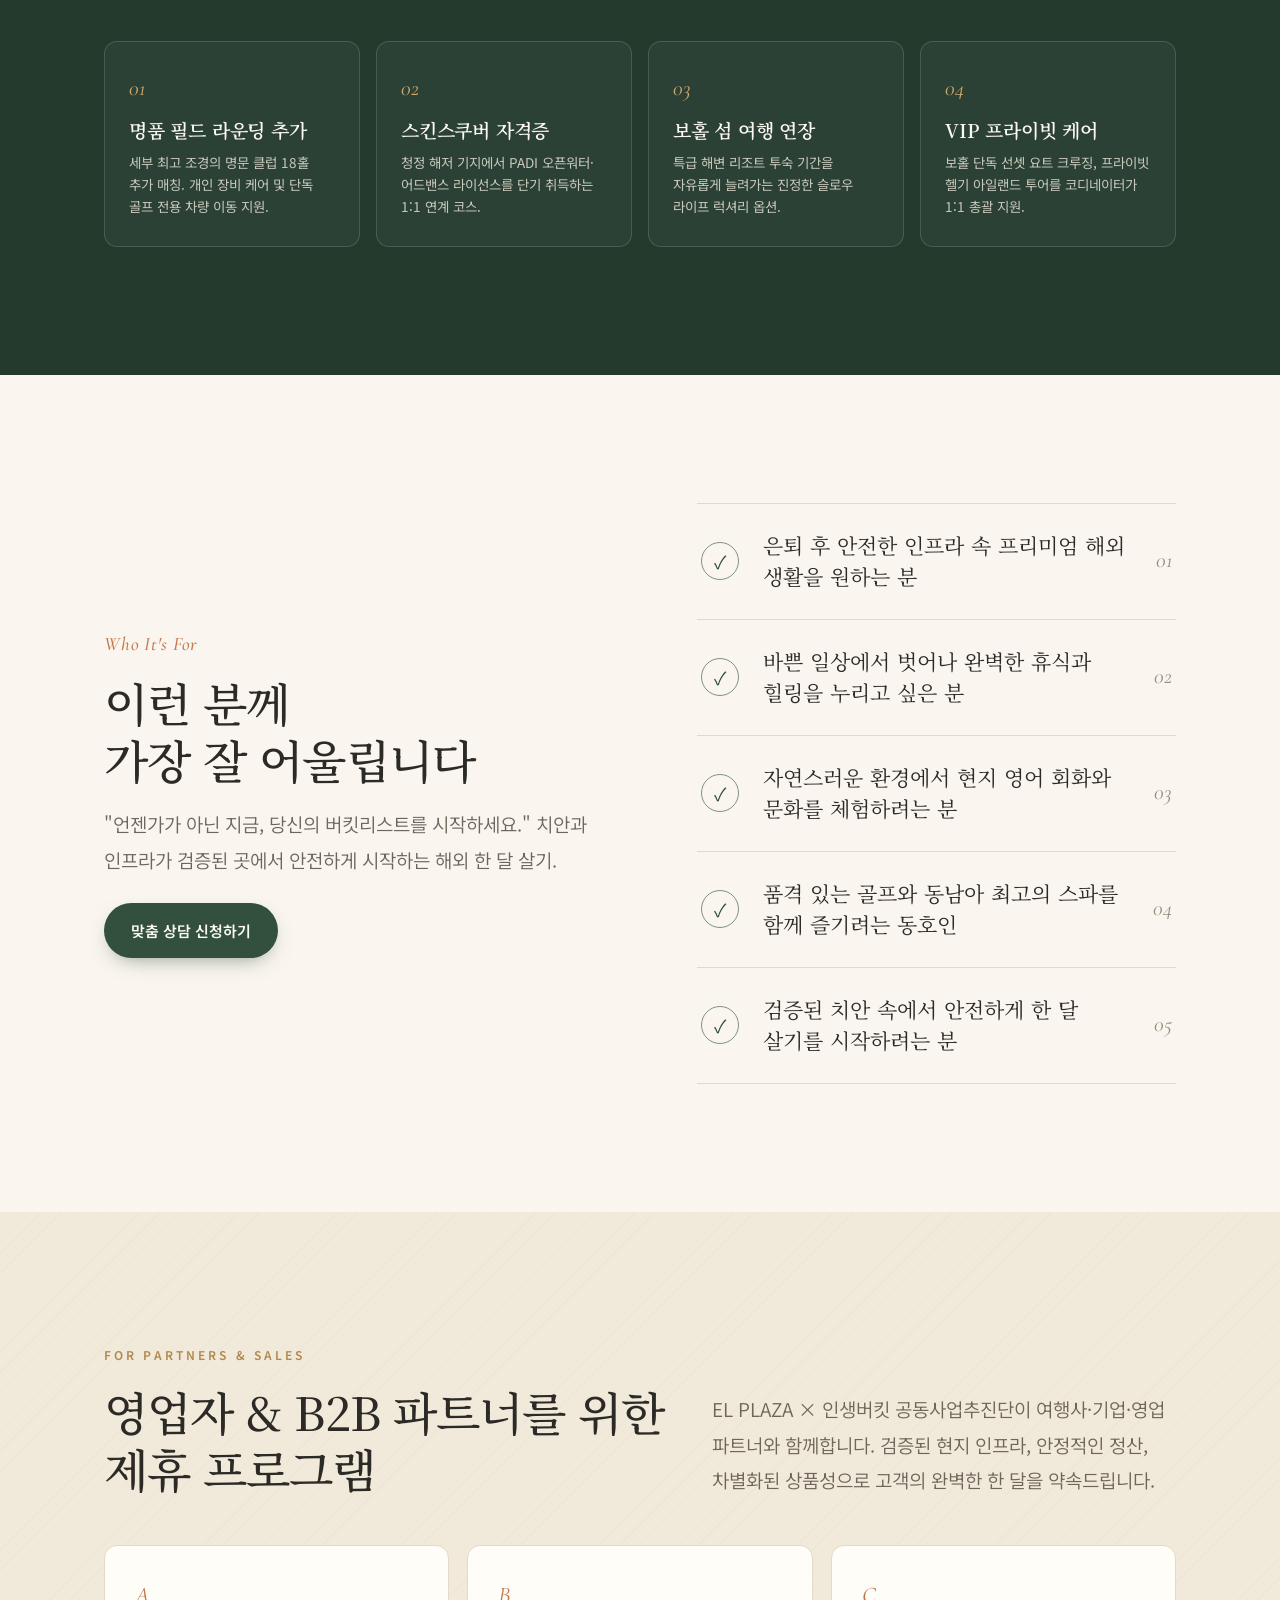
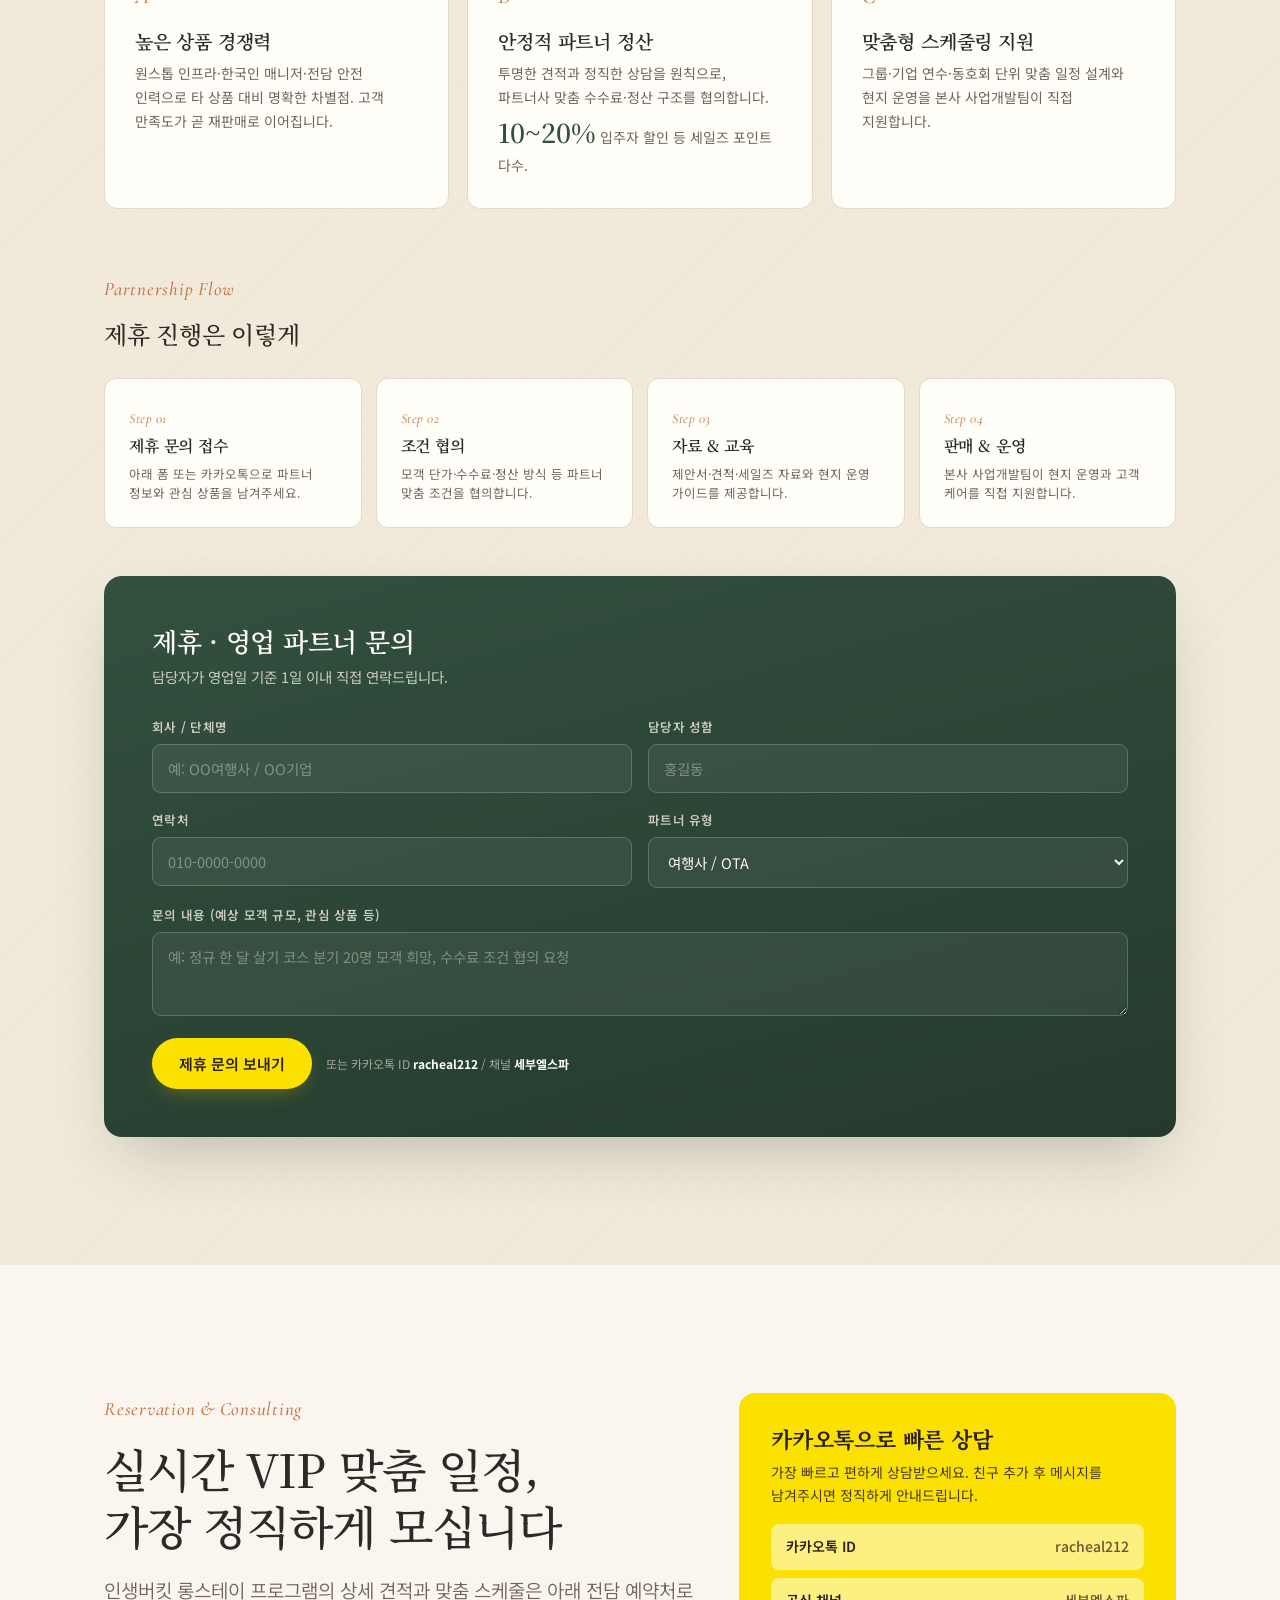
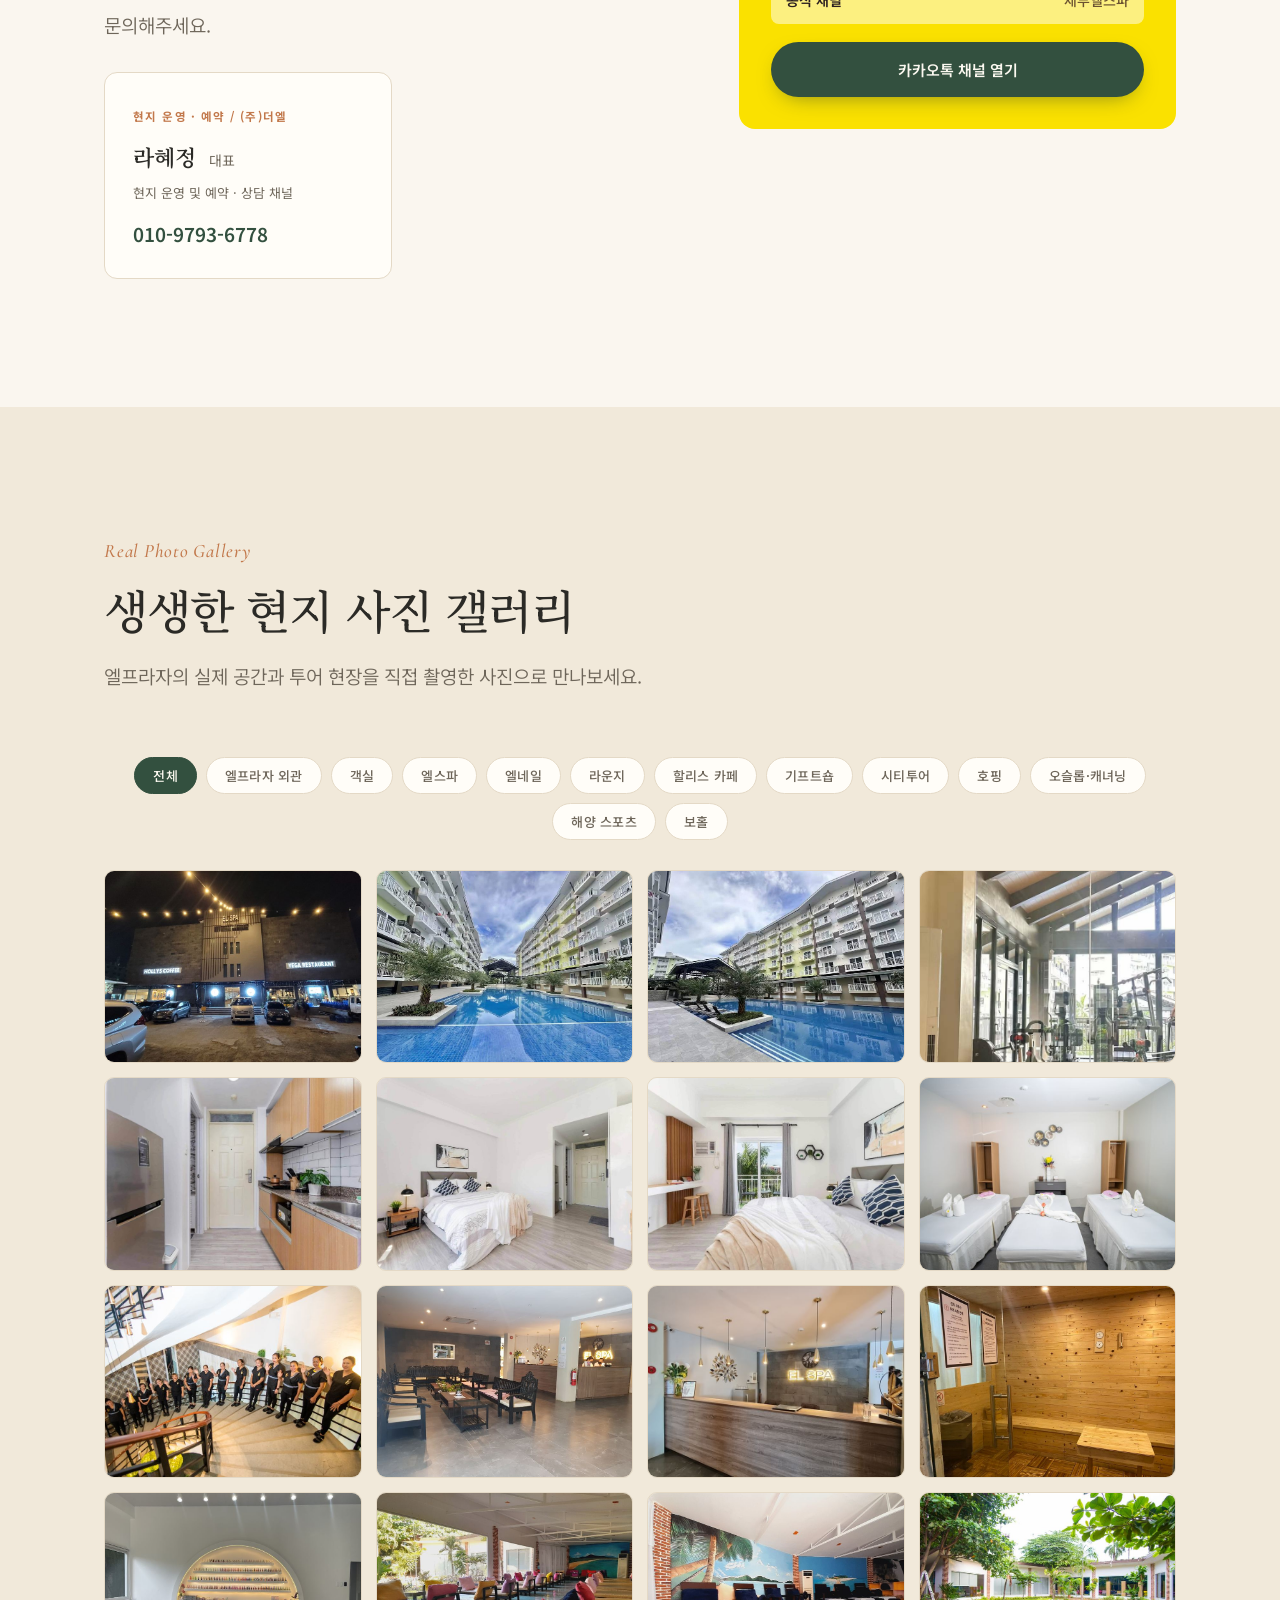
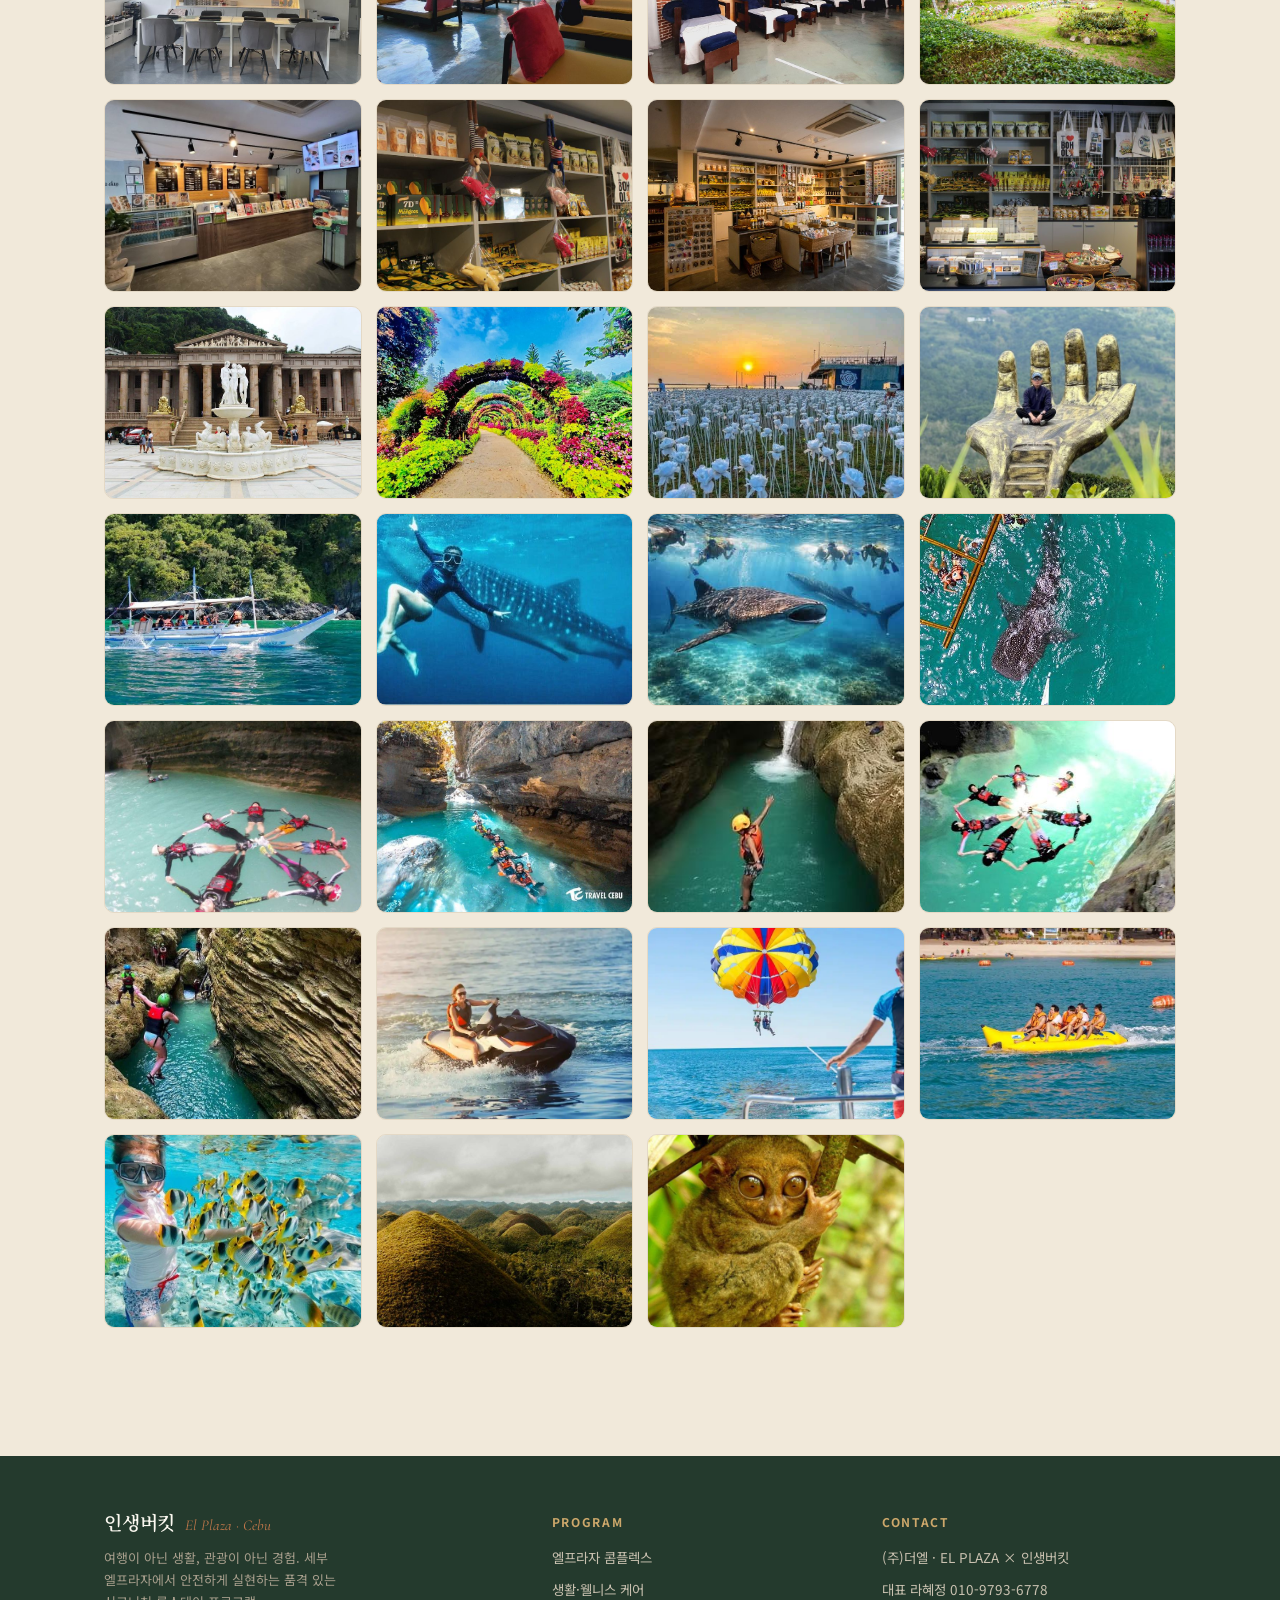
==== commit c6e7f0aa: "성수기 요금 → 성수기 보홀 추가요금으로 문구 변경 Co-Authored-By: Claude Opus 4.8 (1M context) <noreply@anthropic.com>" ====
--- a/index.html
+++ b/index.html
@@ -307,7 +307,7 @@
         </ul>
       </div>
     </div>
-    <p class="price-note reveal">※ 성수기 요금은 시즌별 출발일 기준으로 산정됩니다. · 현지 결제 항목(보홀 투어 등)은 페소로 정산됩니다.</p>
+    <p class="price-note reveal">※ 성수기 보홀 추가요금은 시즌별 출발일 기준으로 산정됩니다. · 현지 결제 항목(보홀 투어 등)은 페소로 정산됩니다.</p>
 
     <div style="margin-top:64px" class="reveal">
       <div class="inc-tabs" role="tablist">
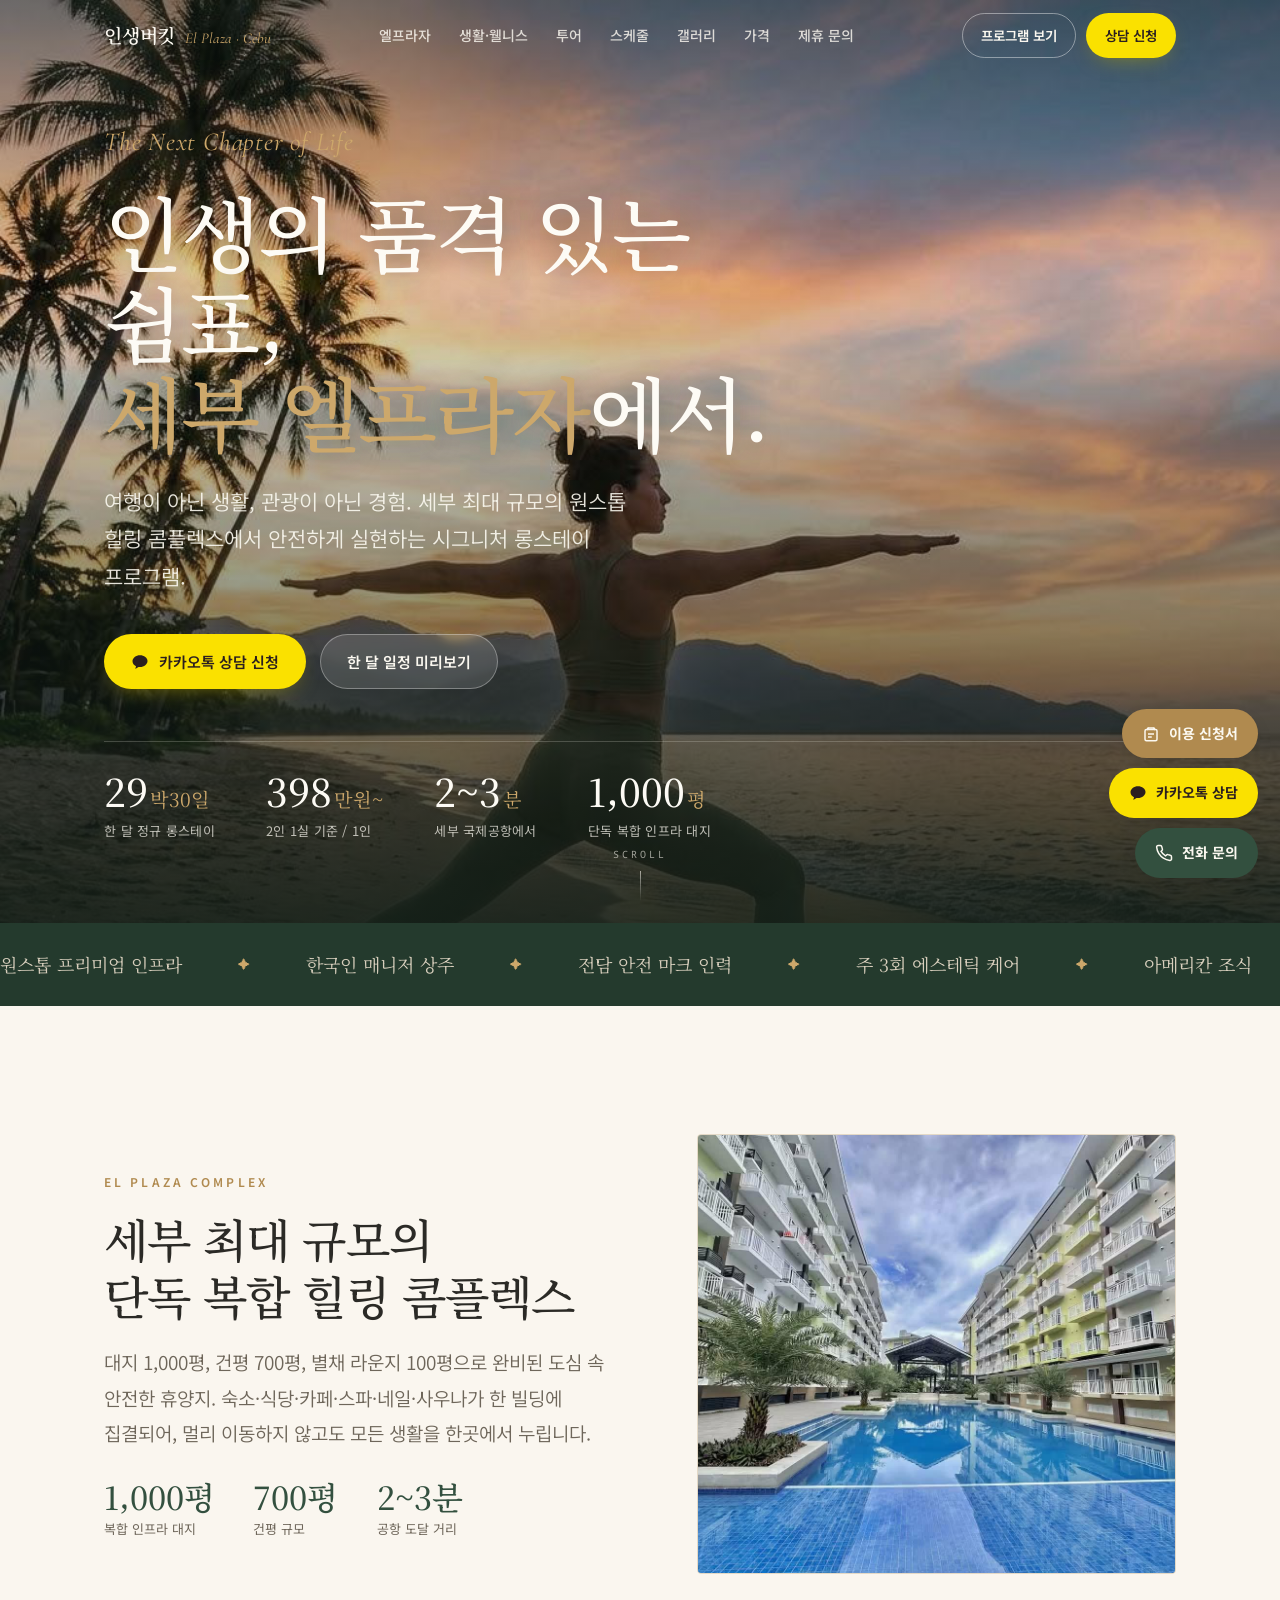
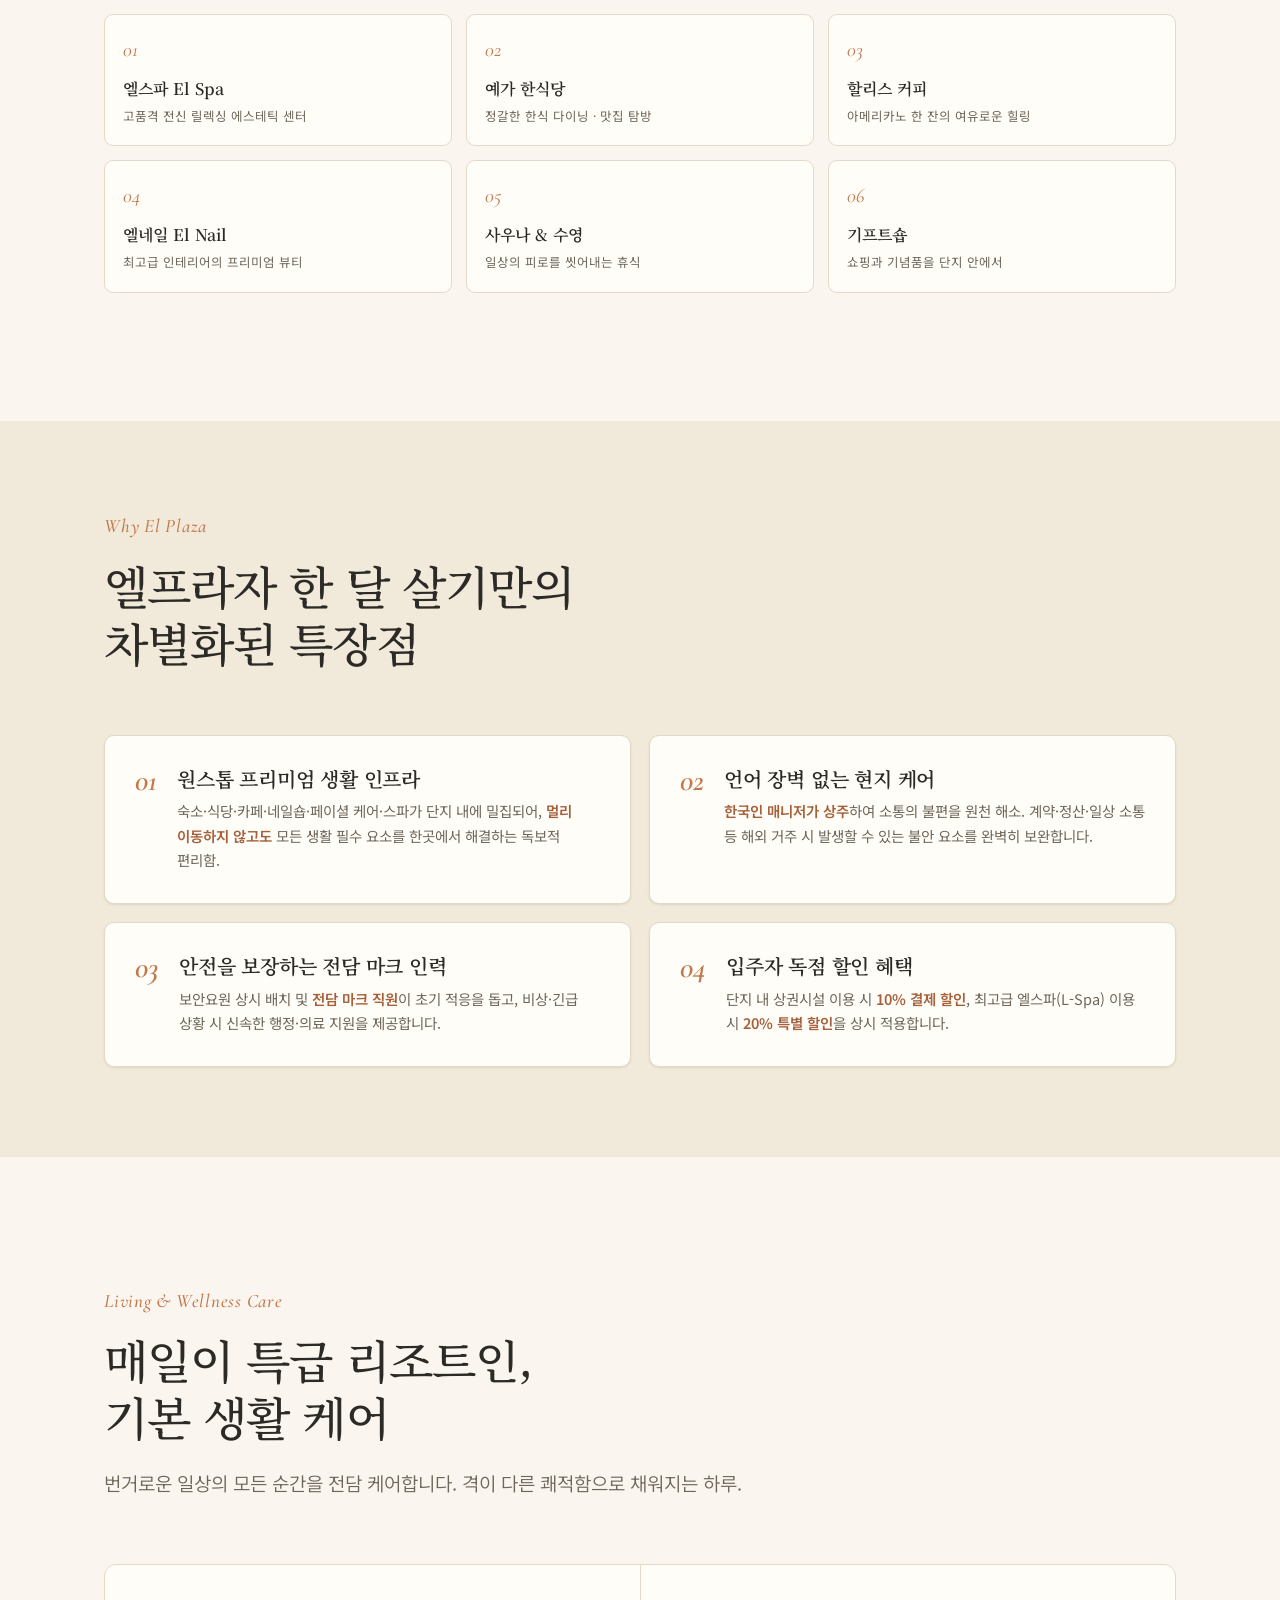
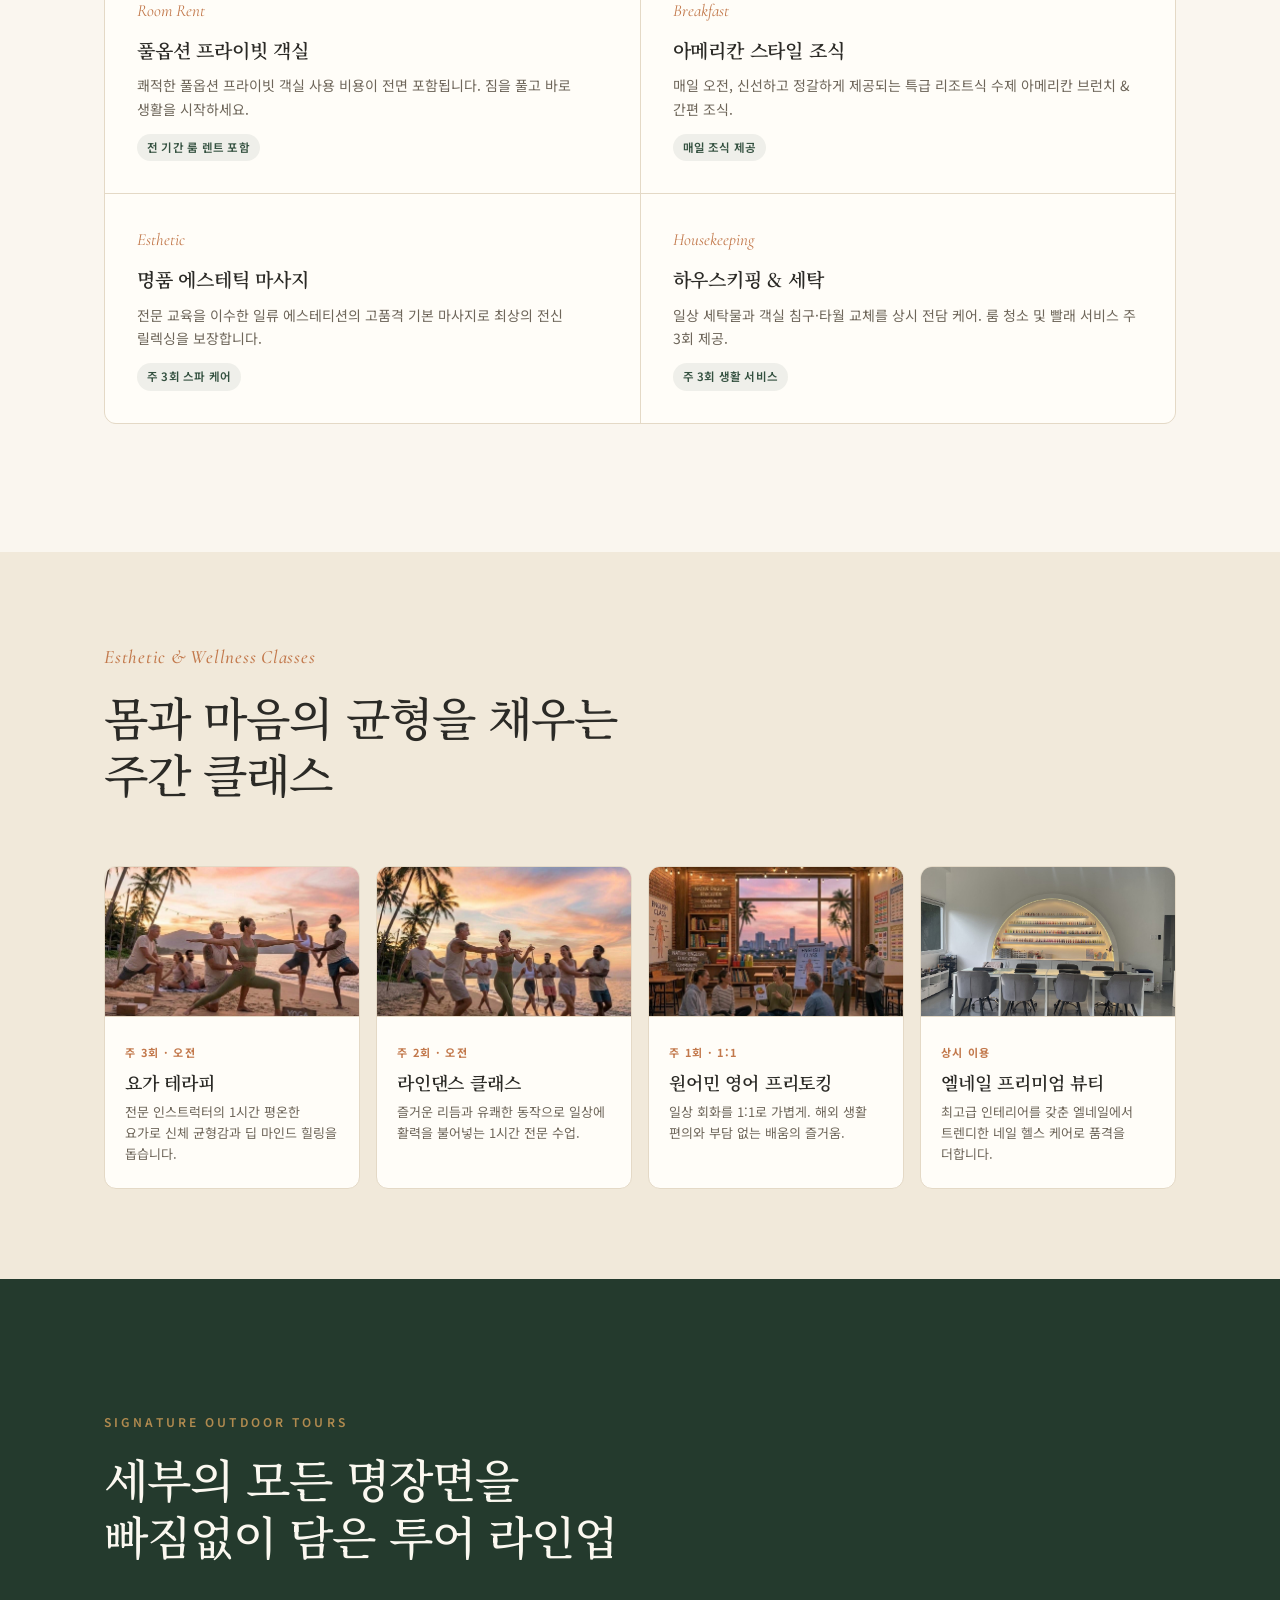
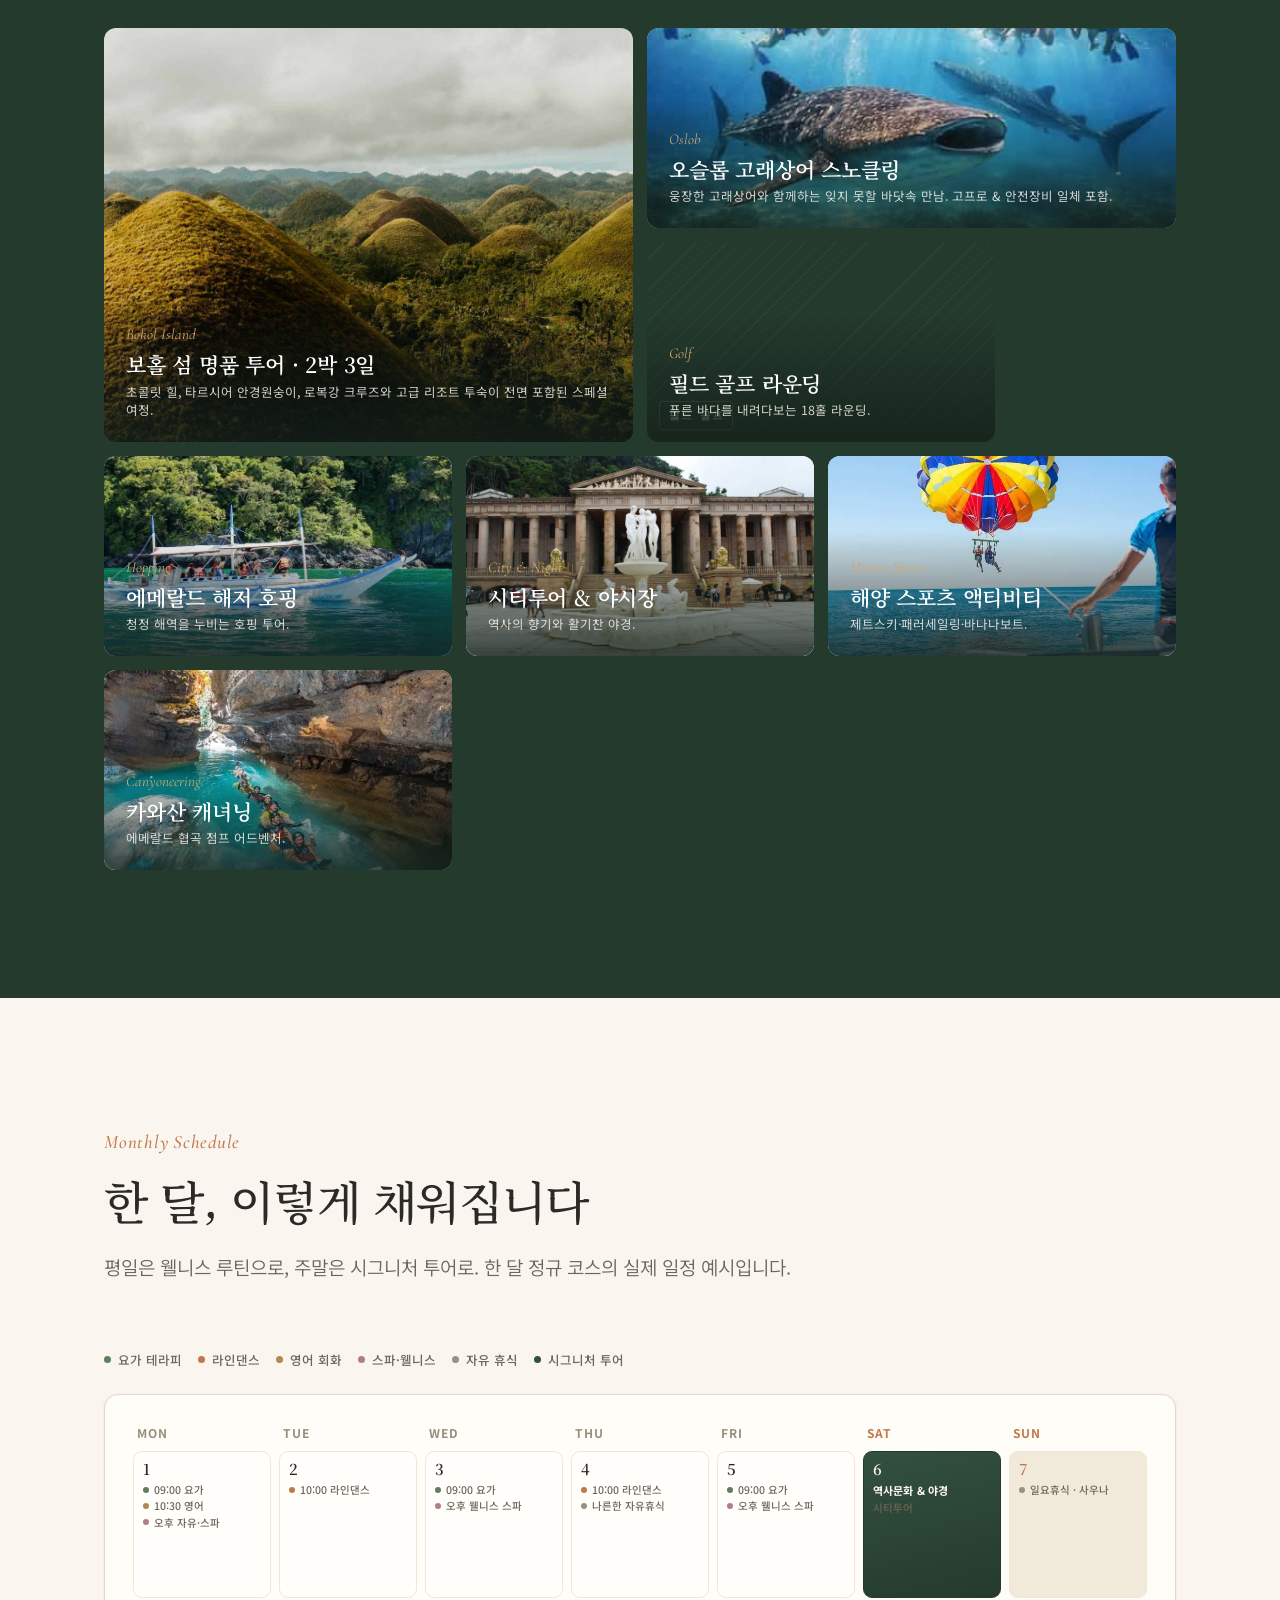
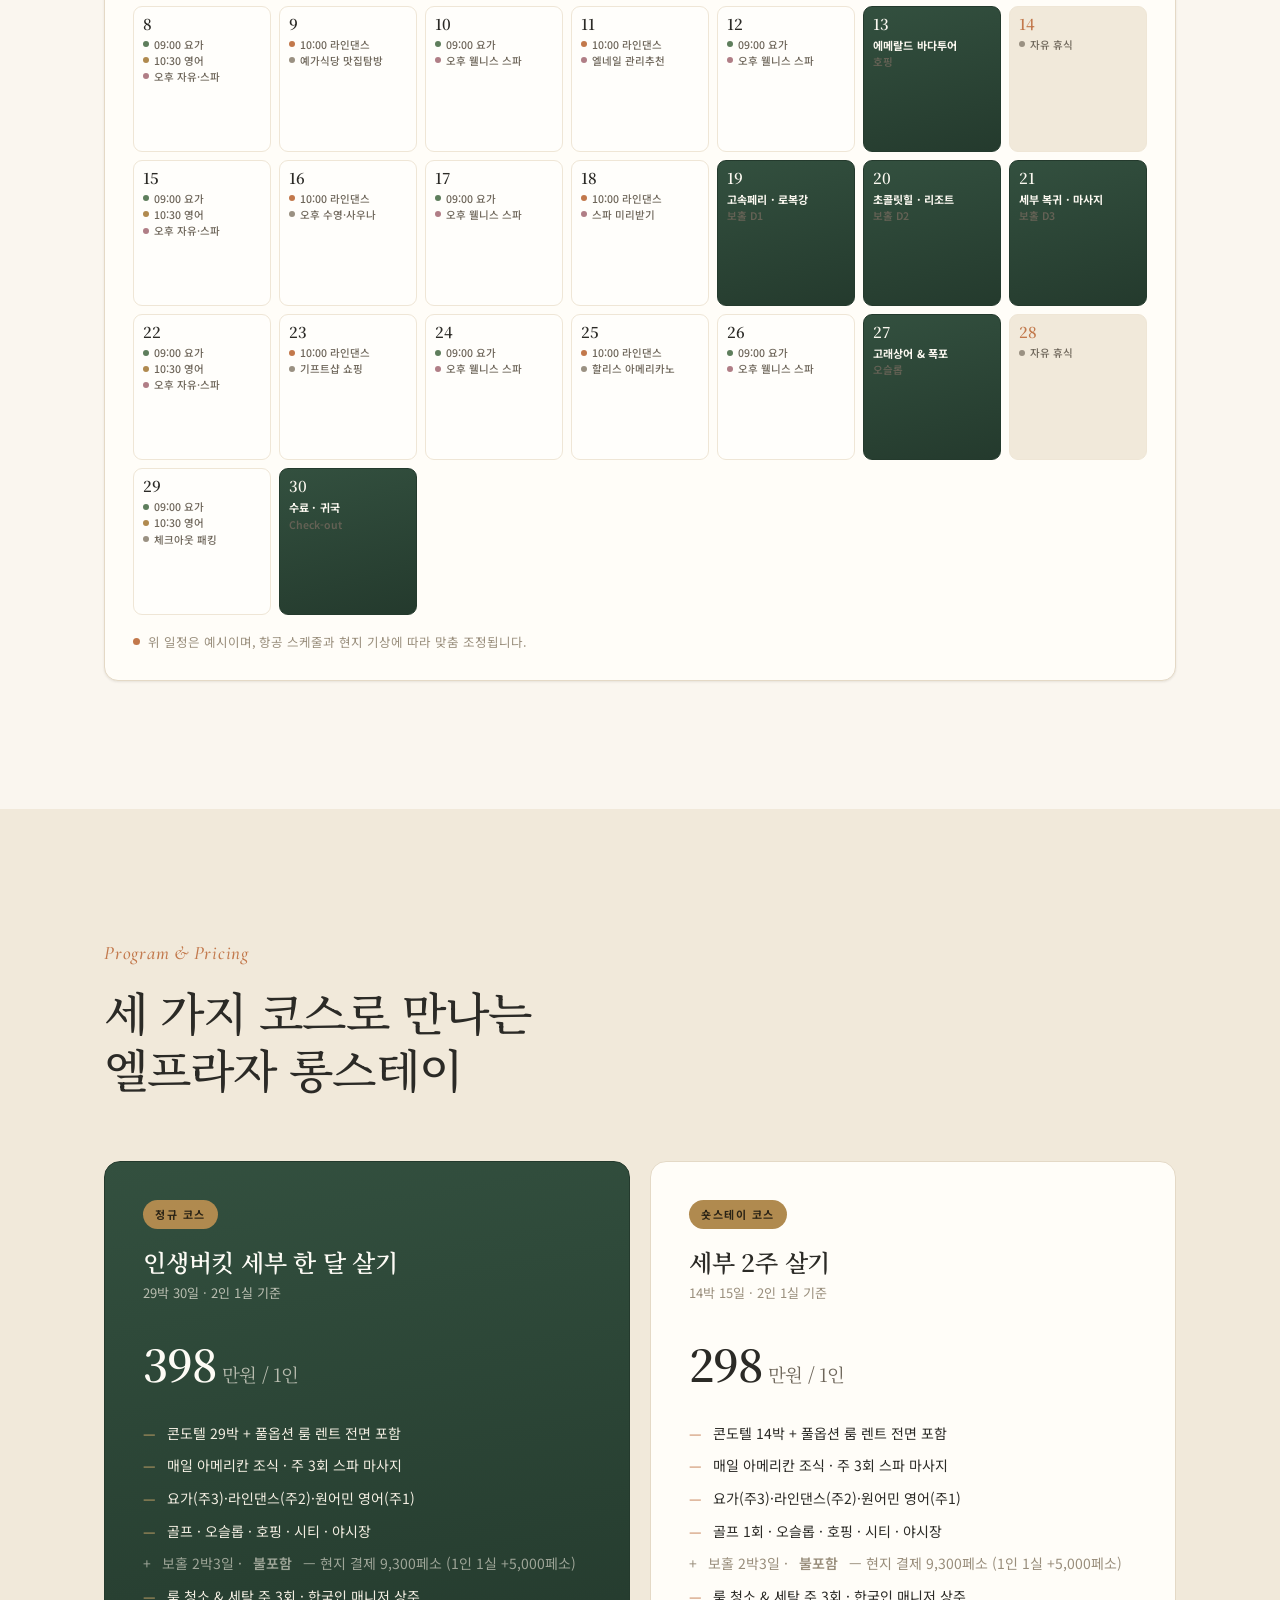
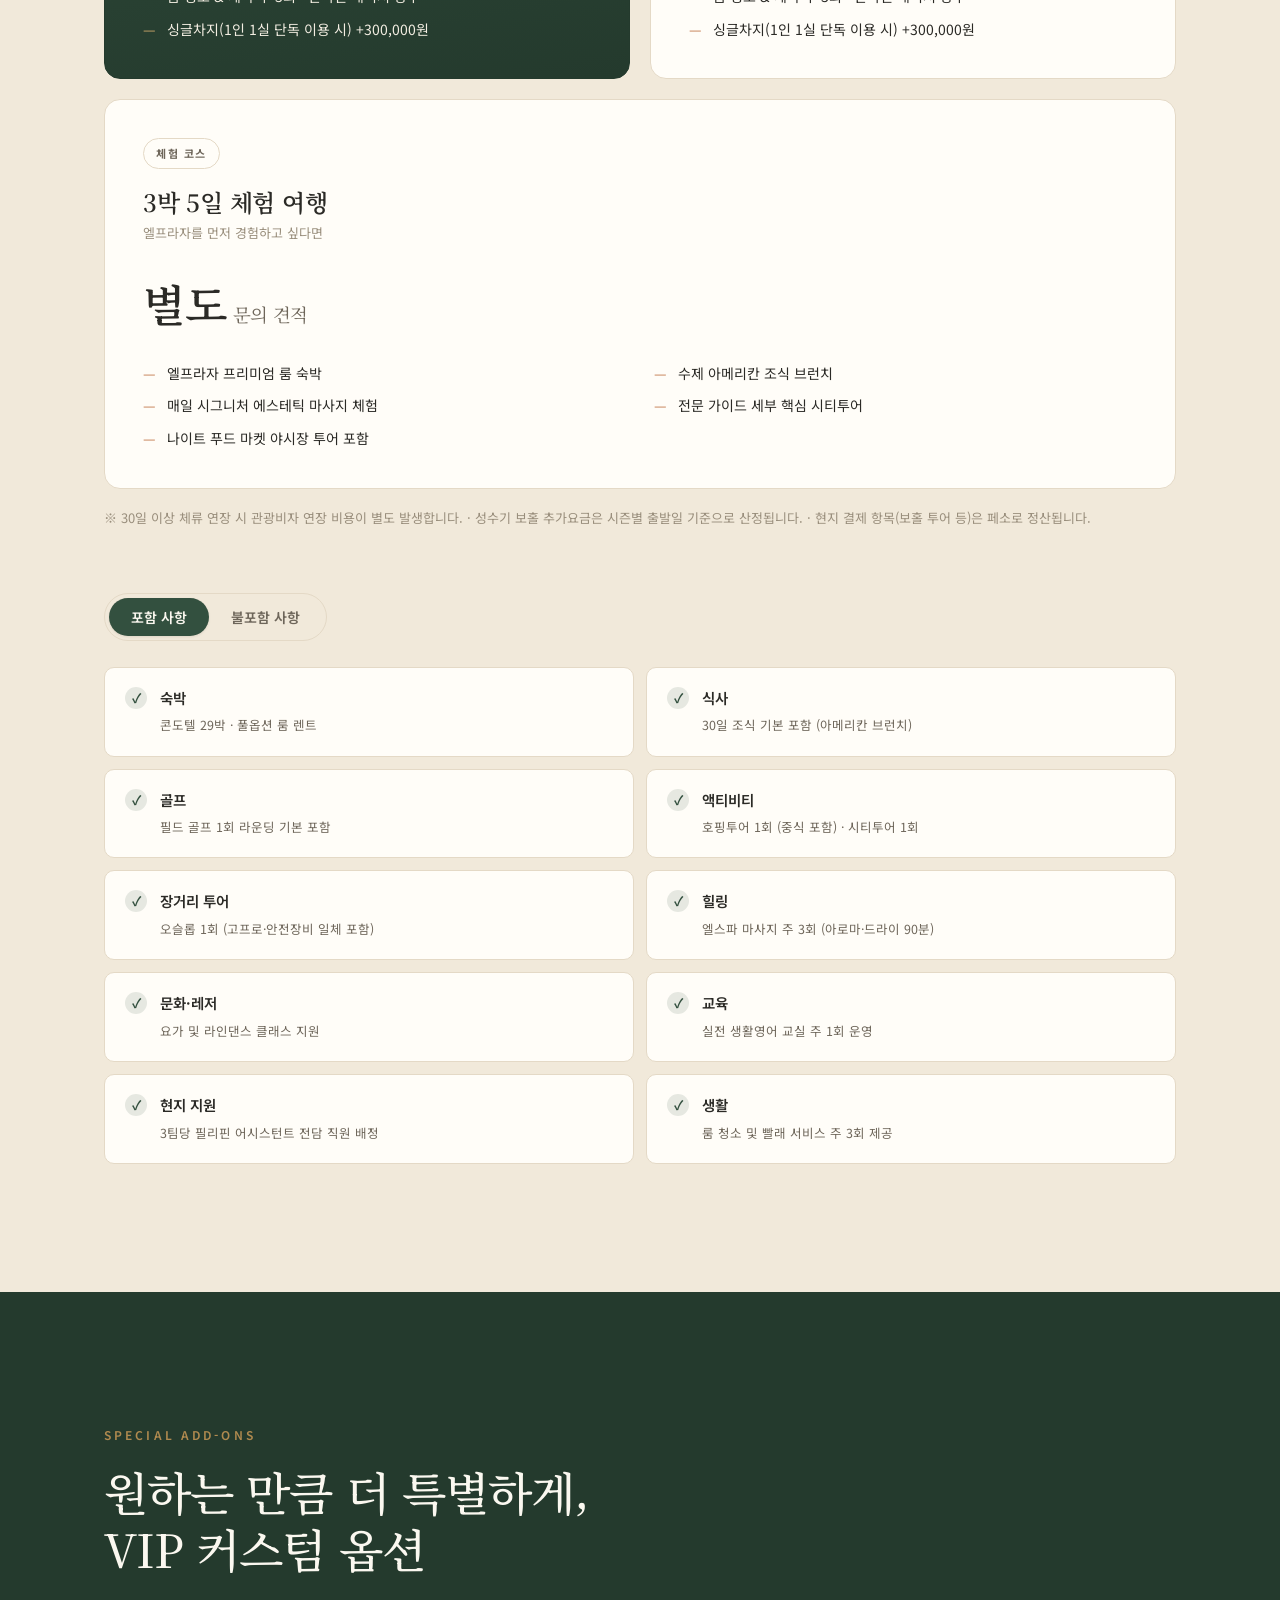
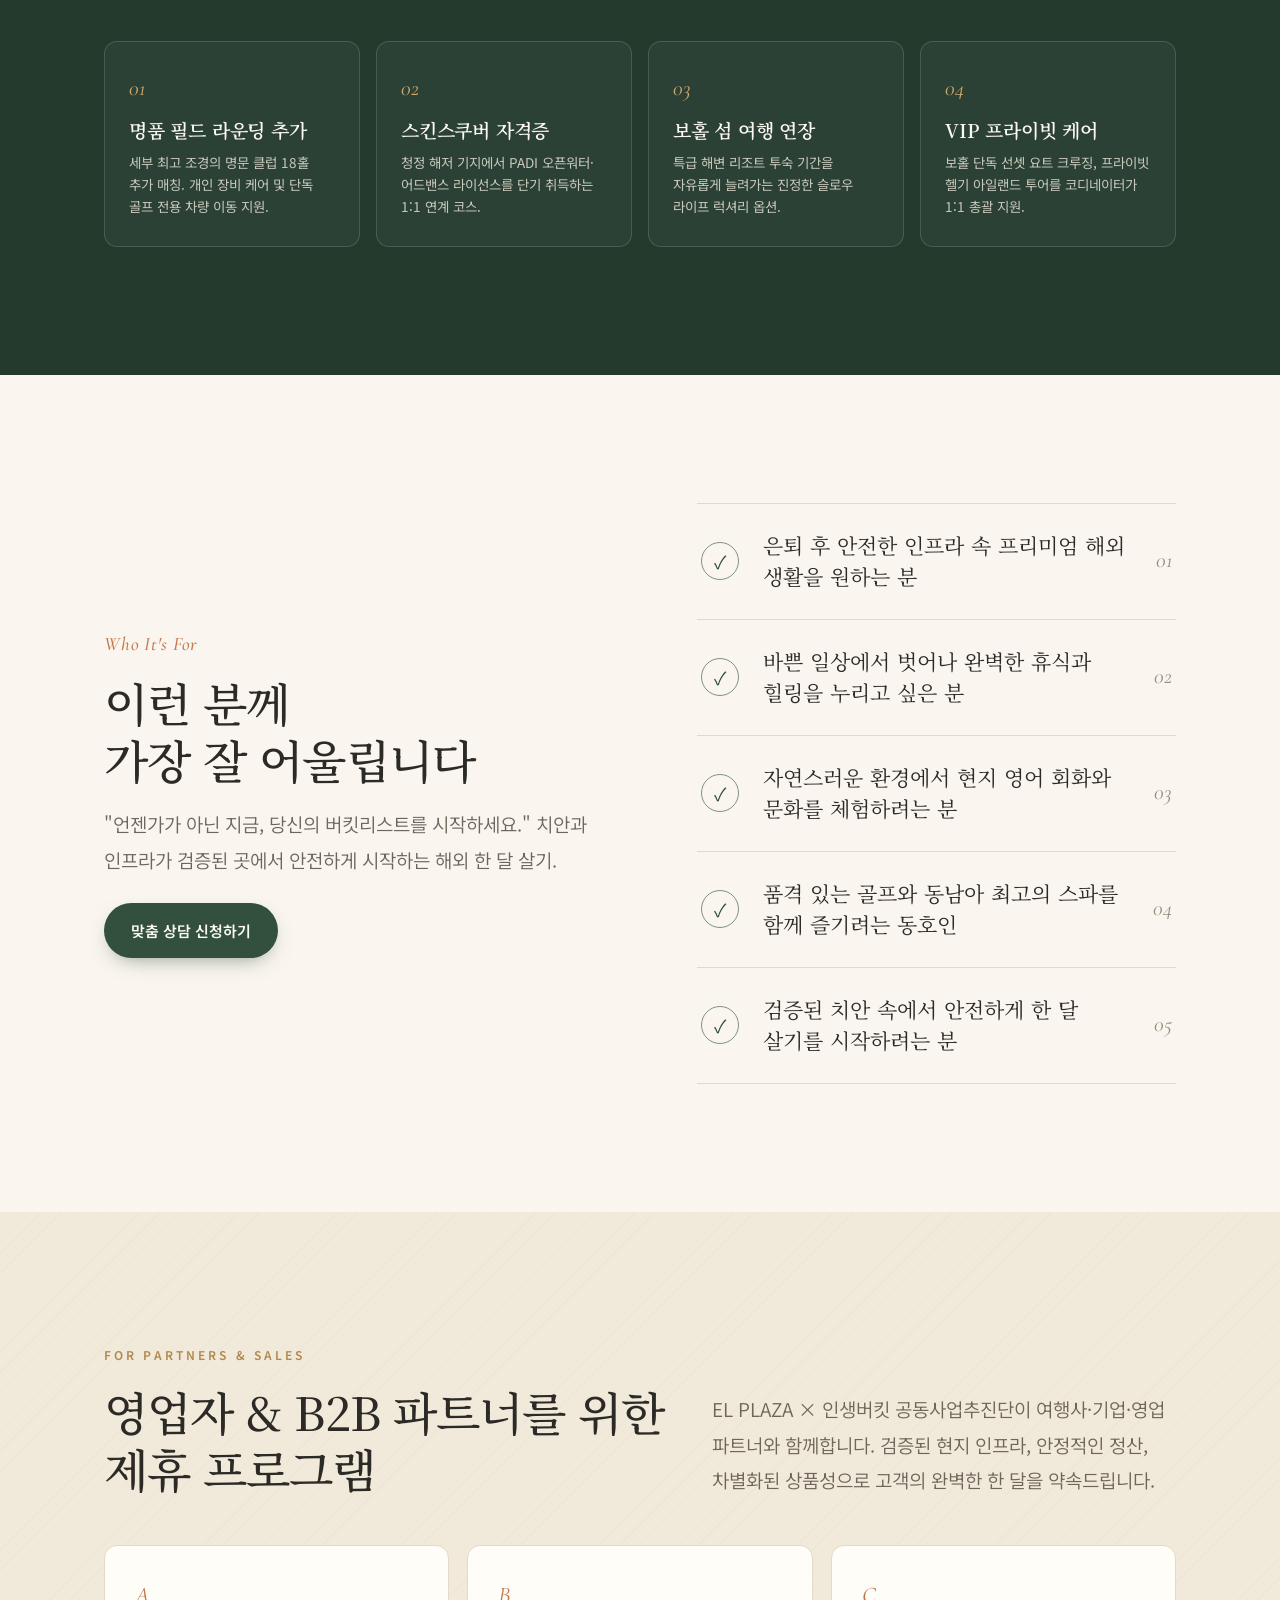
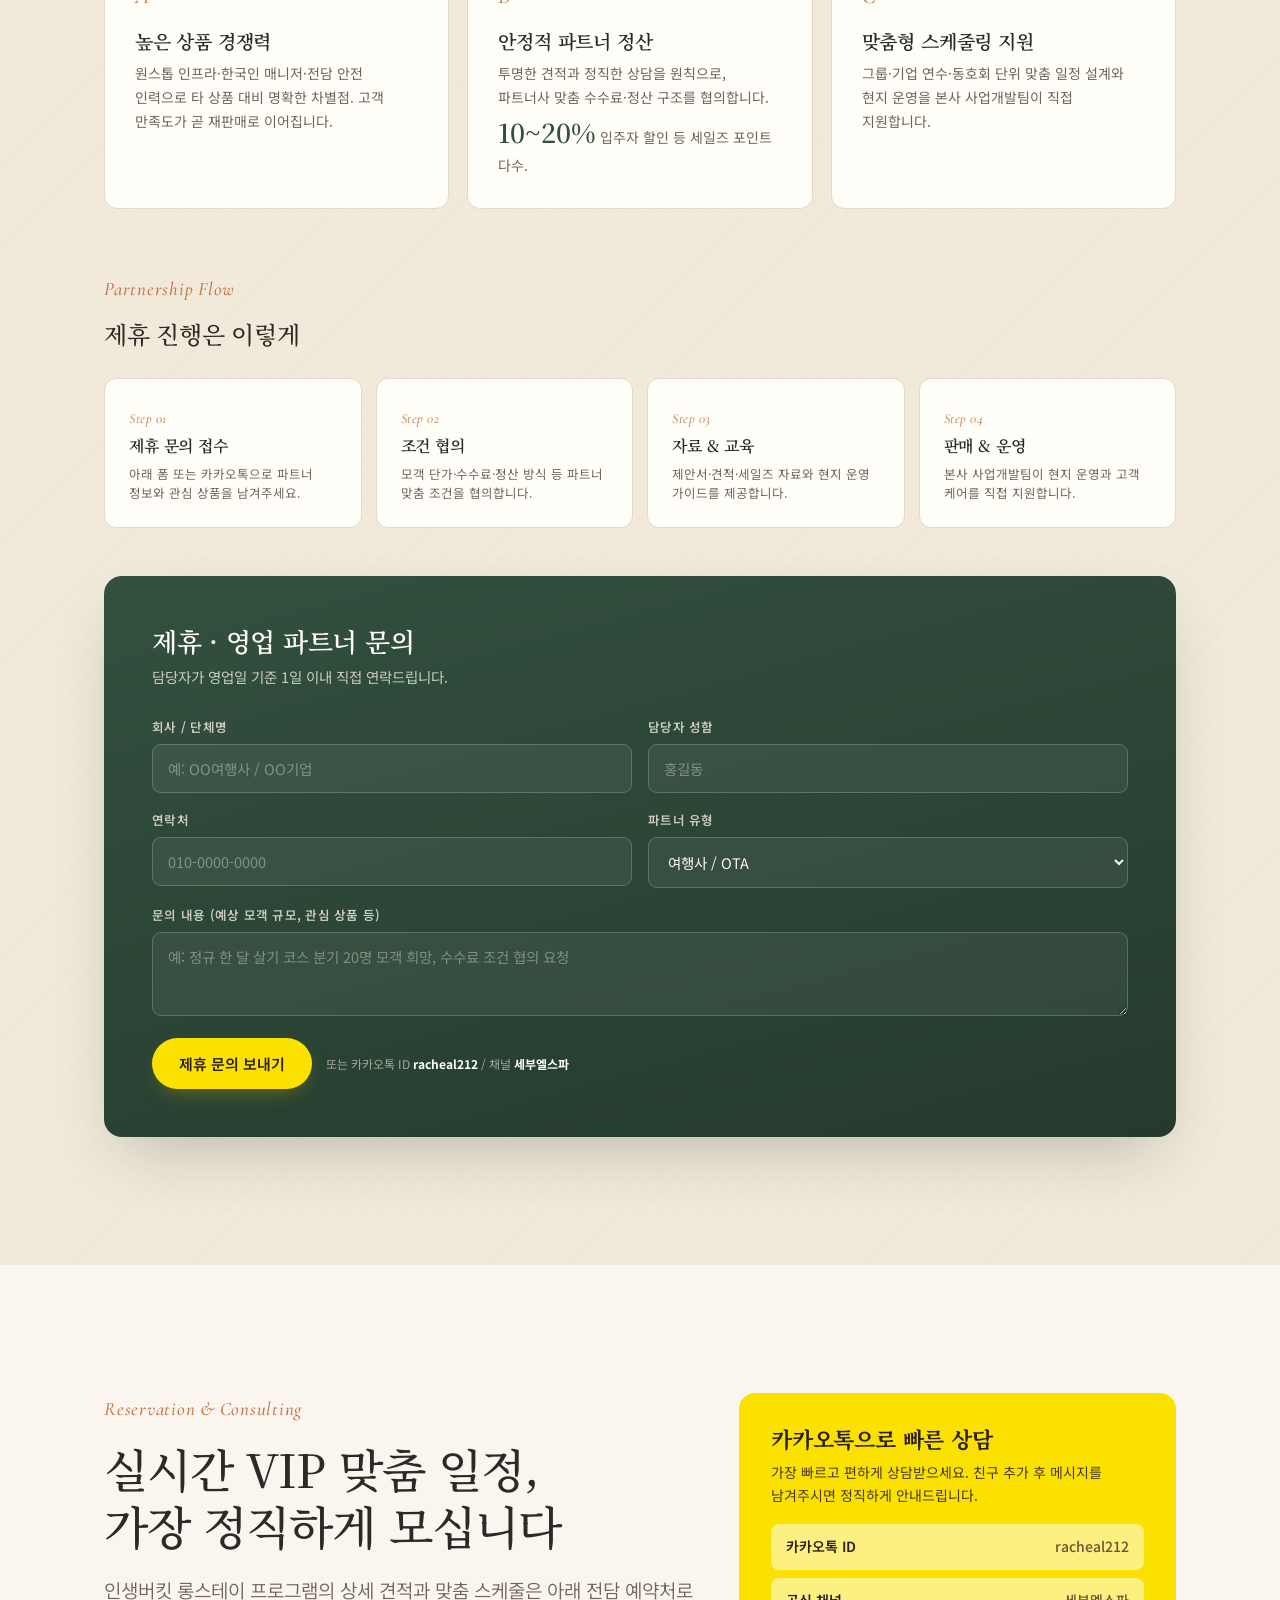
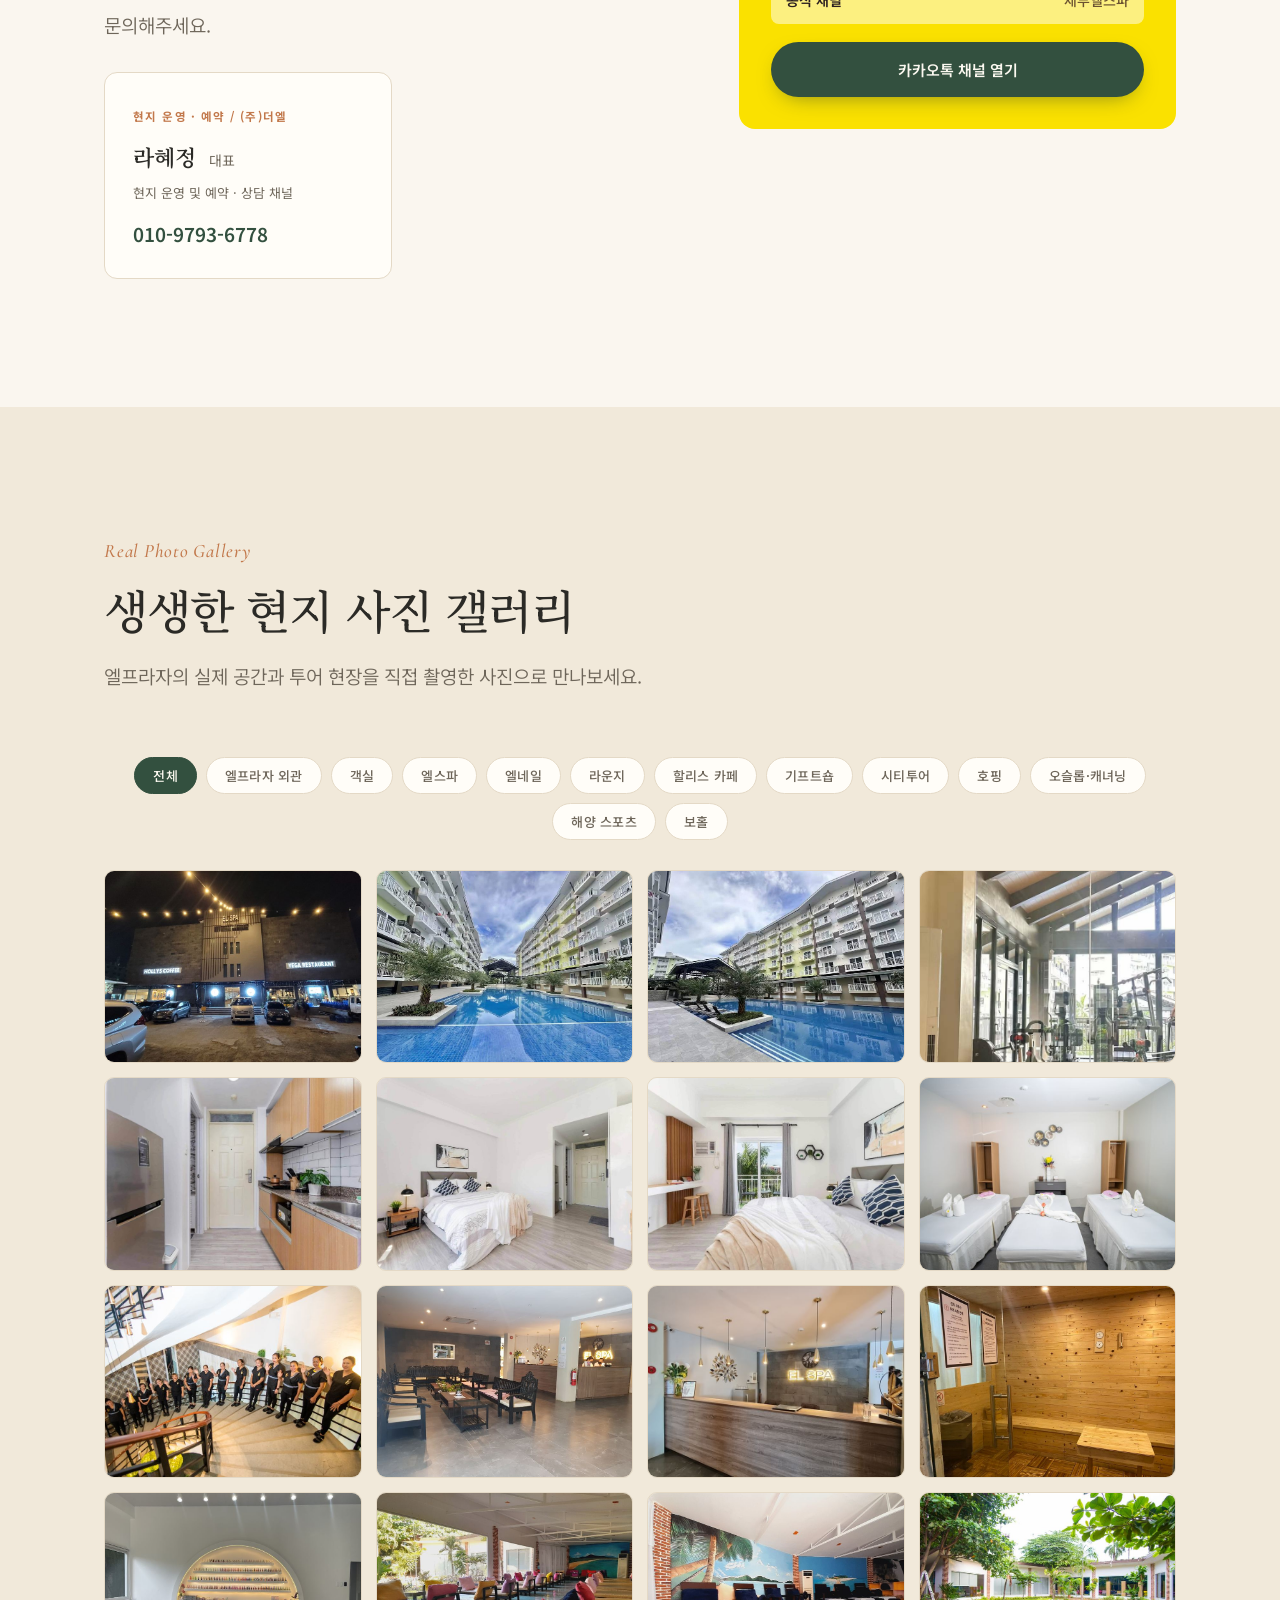
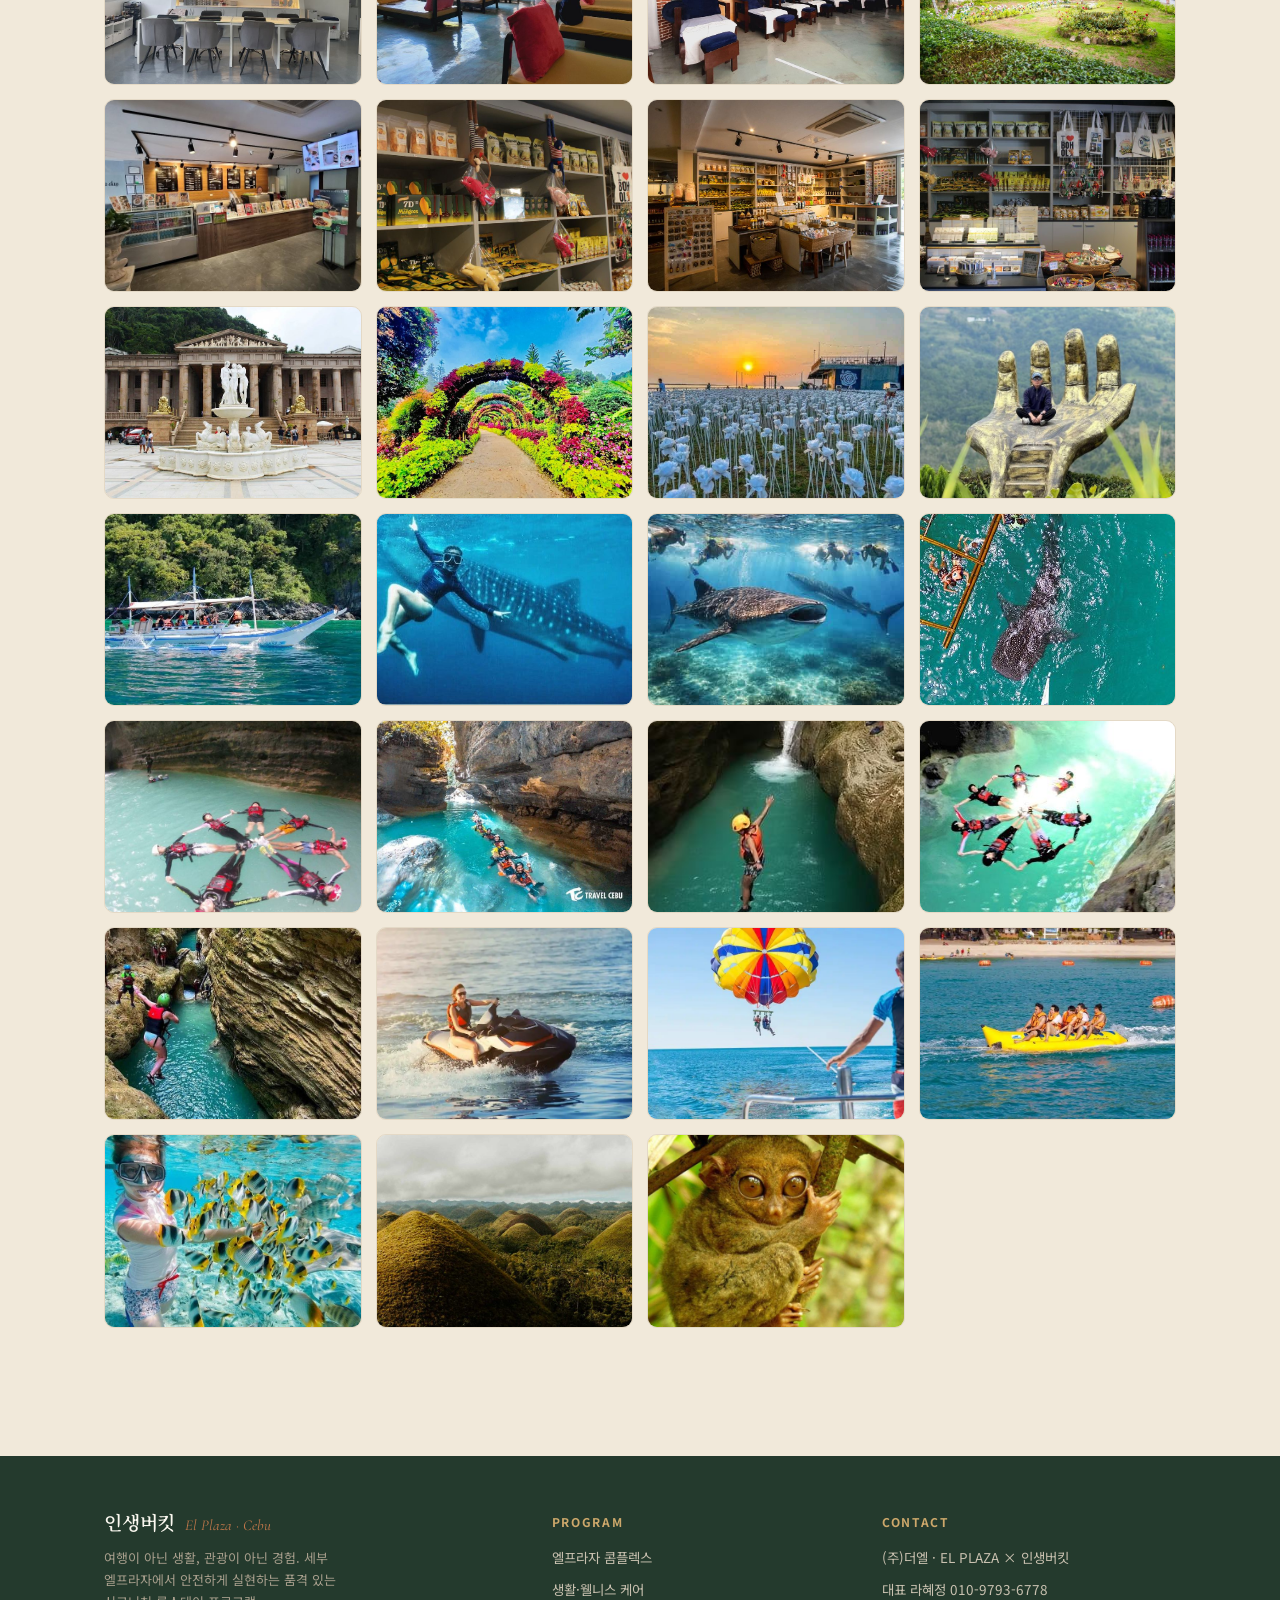
==== commit af235662: "30일 이상 연장 시 비자 비용 발생 안내 추가 - 가격 하단 유의사항에 관광비자 연장 비용 문구 추가 - 불포함 탭 비자 항목을 30일 이상 체류 연장 기준으로 구체화  Co-A" ====
--- a/index.html
+++ b/index.html
@@ -307,7 +307,7 @@
         </ul>
       </div>
     </div>
-    <p class="price-note reveal">※ 성수기 보홀 추가요금은 시즌별 출발일 기준으로 산정됩니다. · 현지 결제 항목(보홀 투어 등)은 페소로 정산됩니다.</p>
+    <p class="price-note reveal">※ 30일 이상 체류 연장 시 관광비자 연장 비용이 별도 발생합니다. · 성수기 보홀 추가요금은 시즌별 출발일 기준으로 산정됩니다. · 현지 결제 항목(보홀 투어 등)은 페소로 정산됩니다.</p>
 
     <div style="margin-top:64px" class="reveal">
       <div class="inc-tabs" role="tablist">
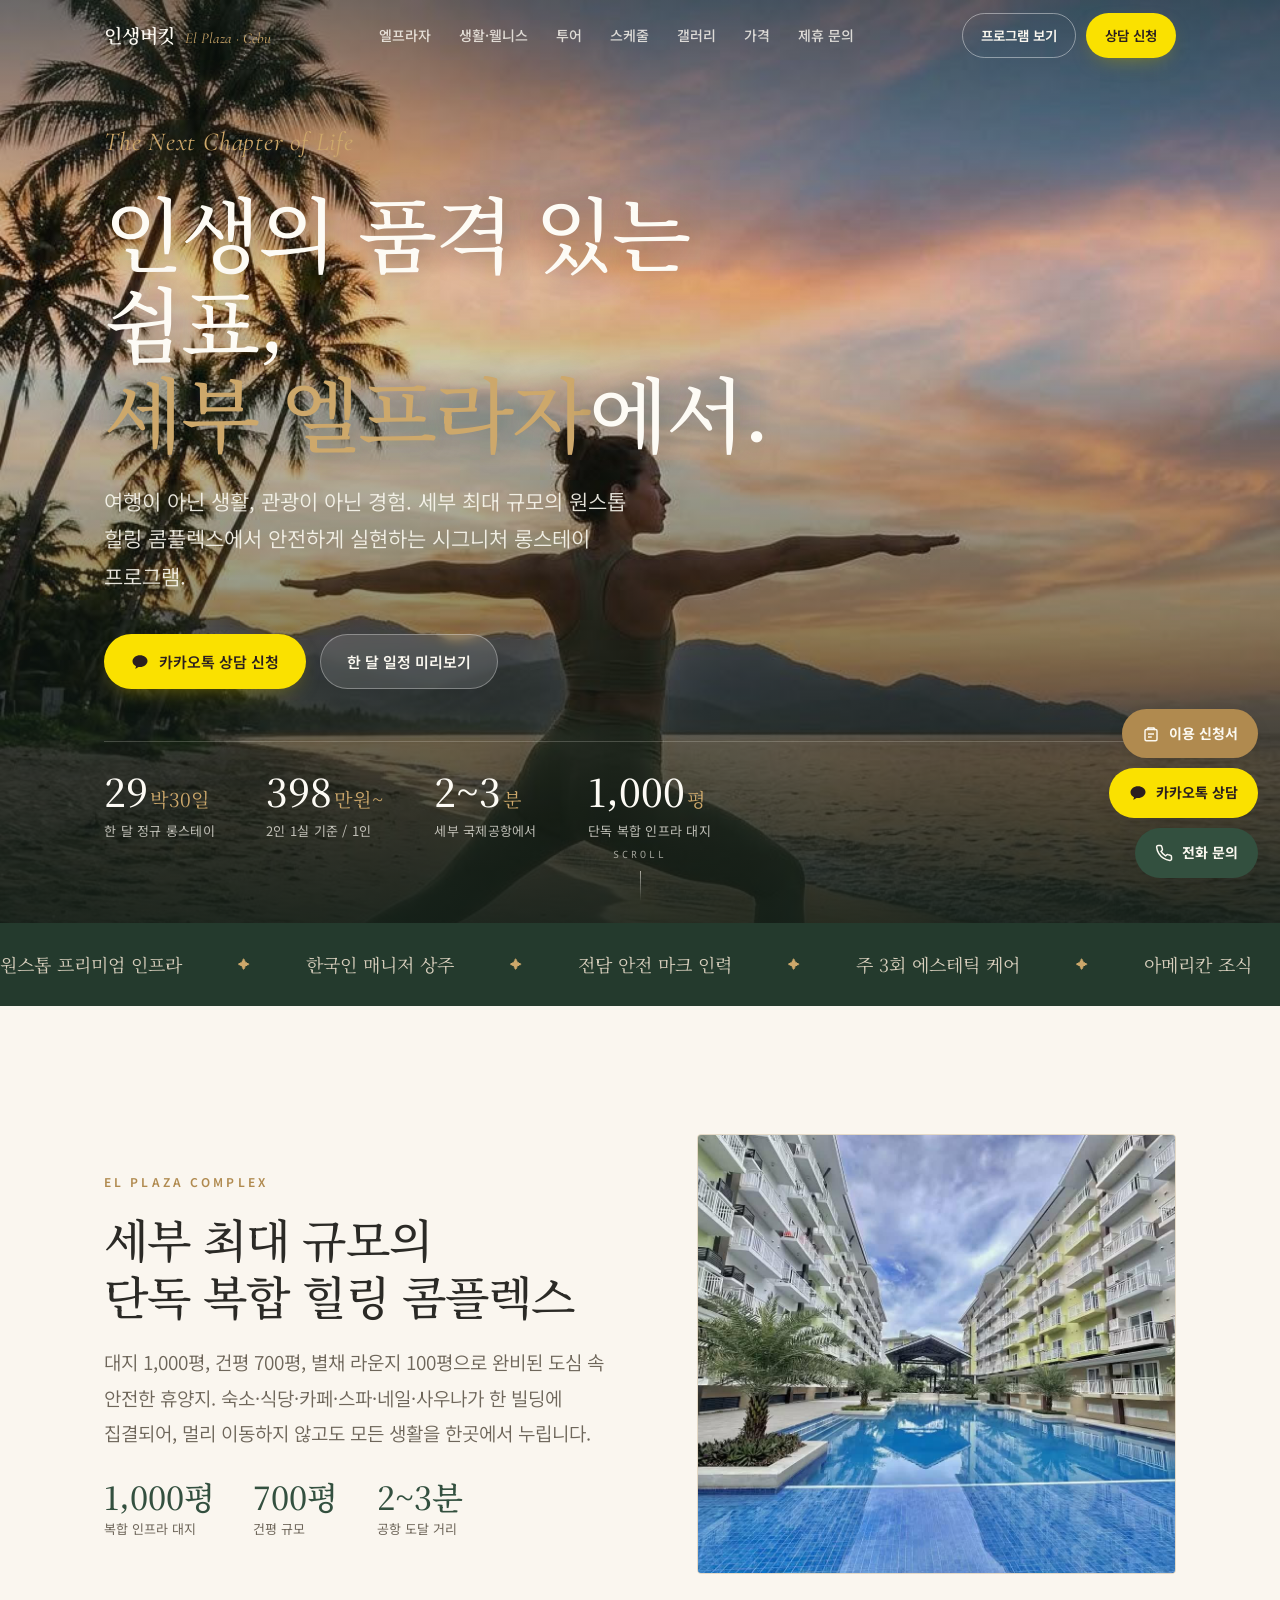
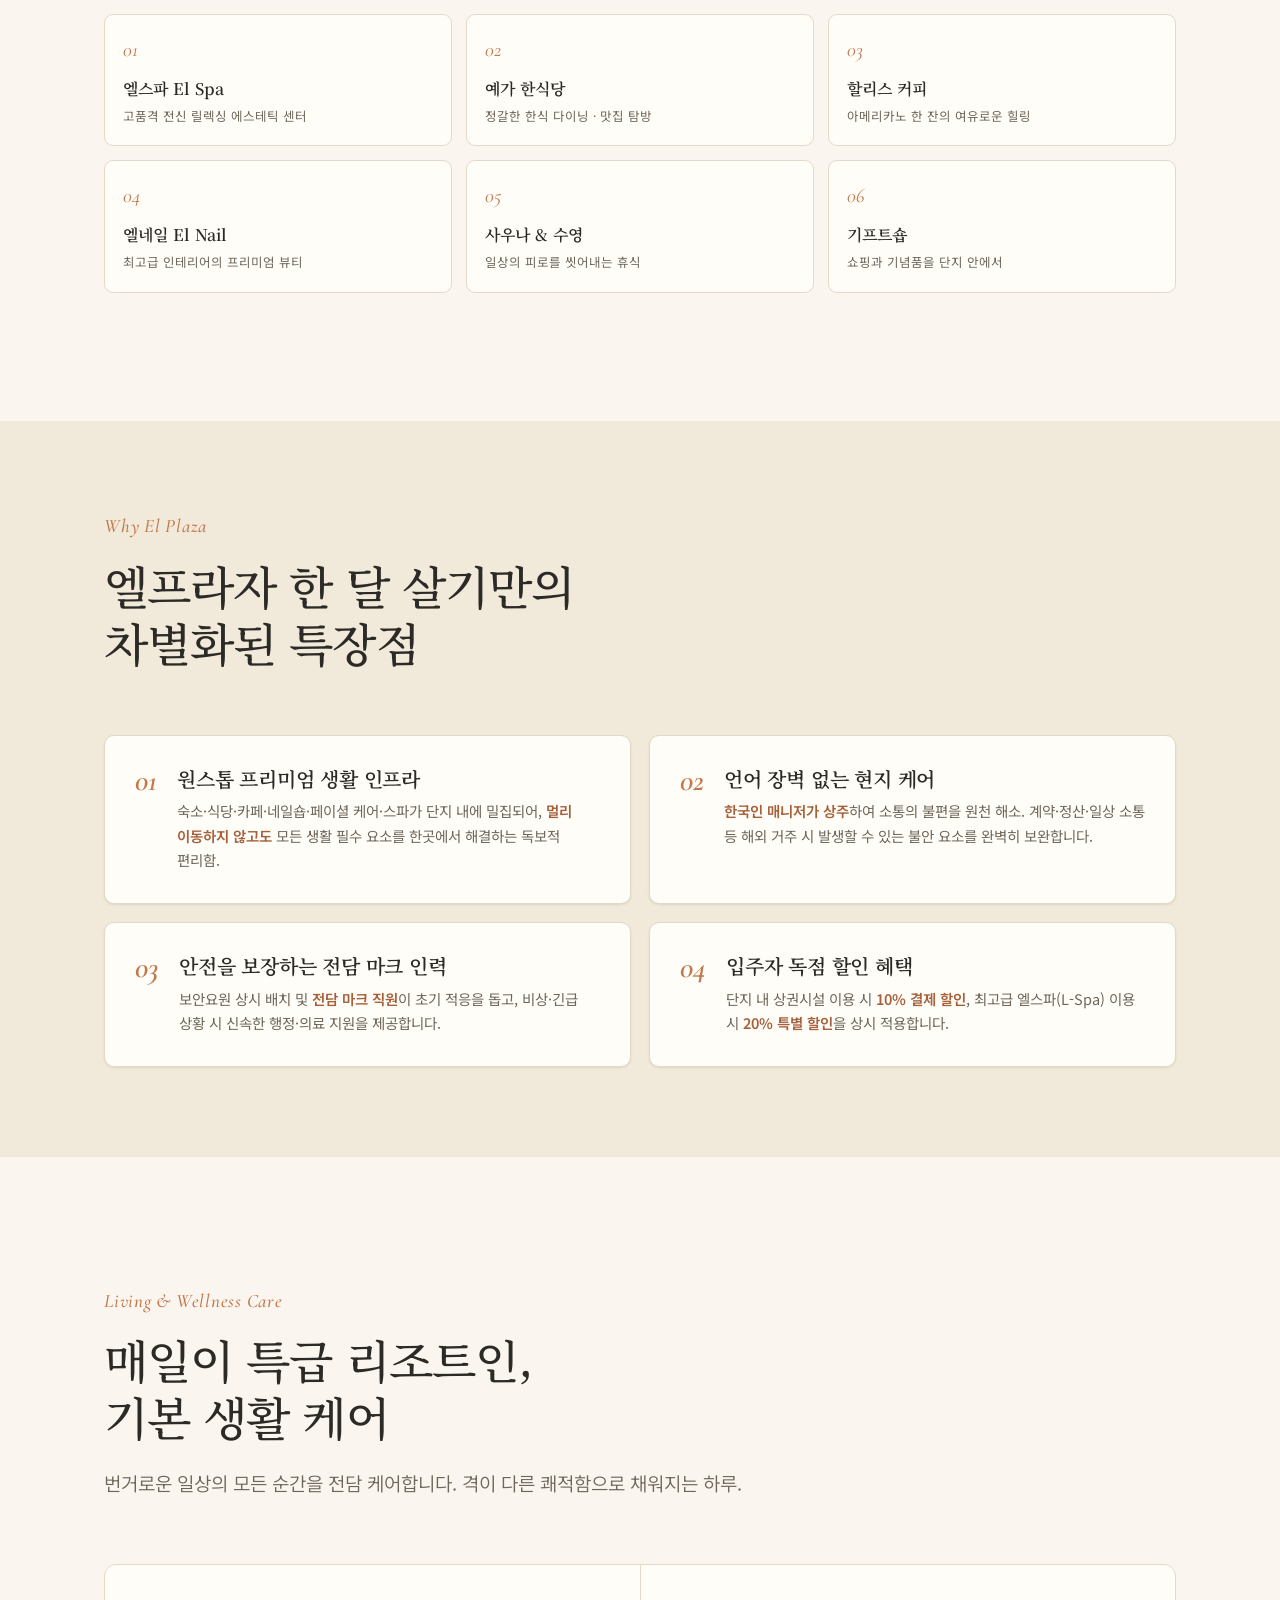
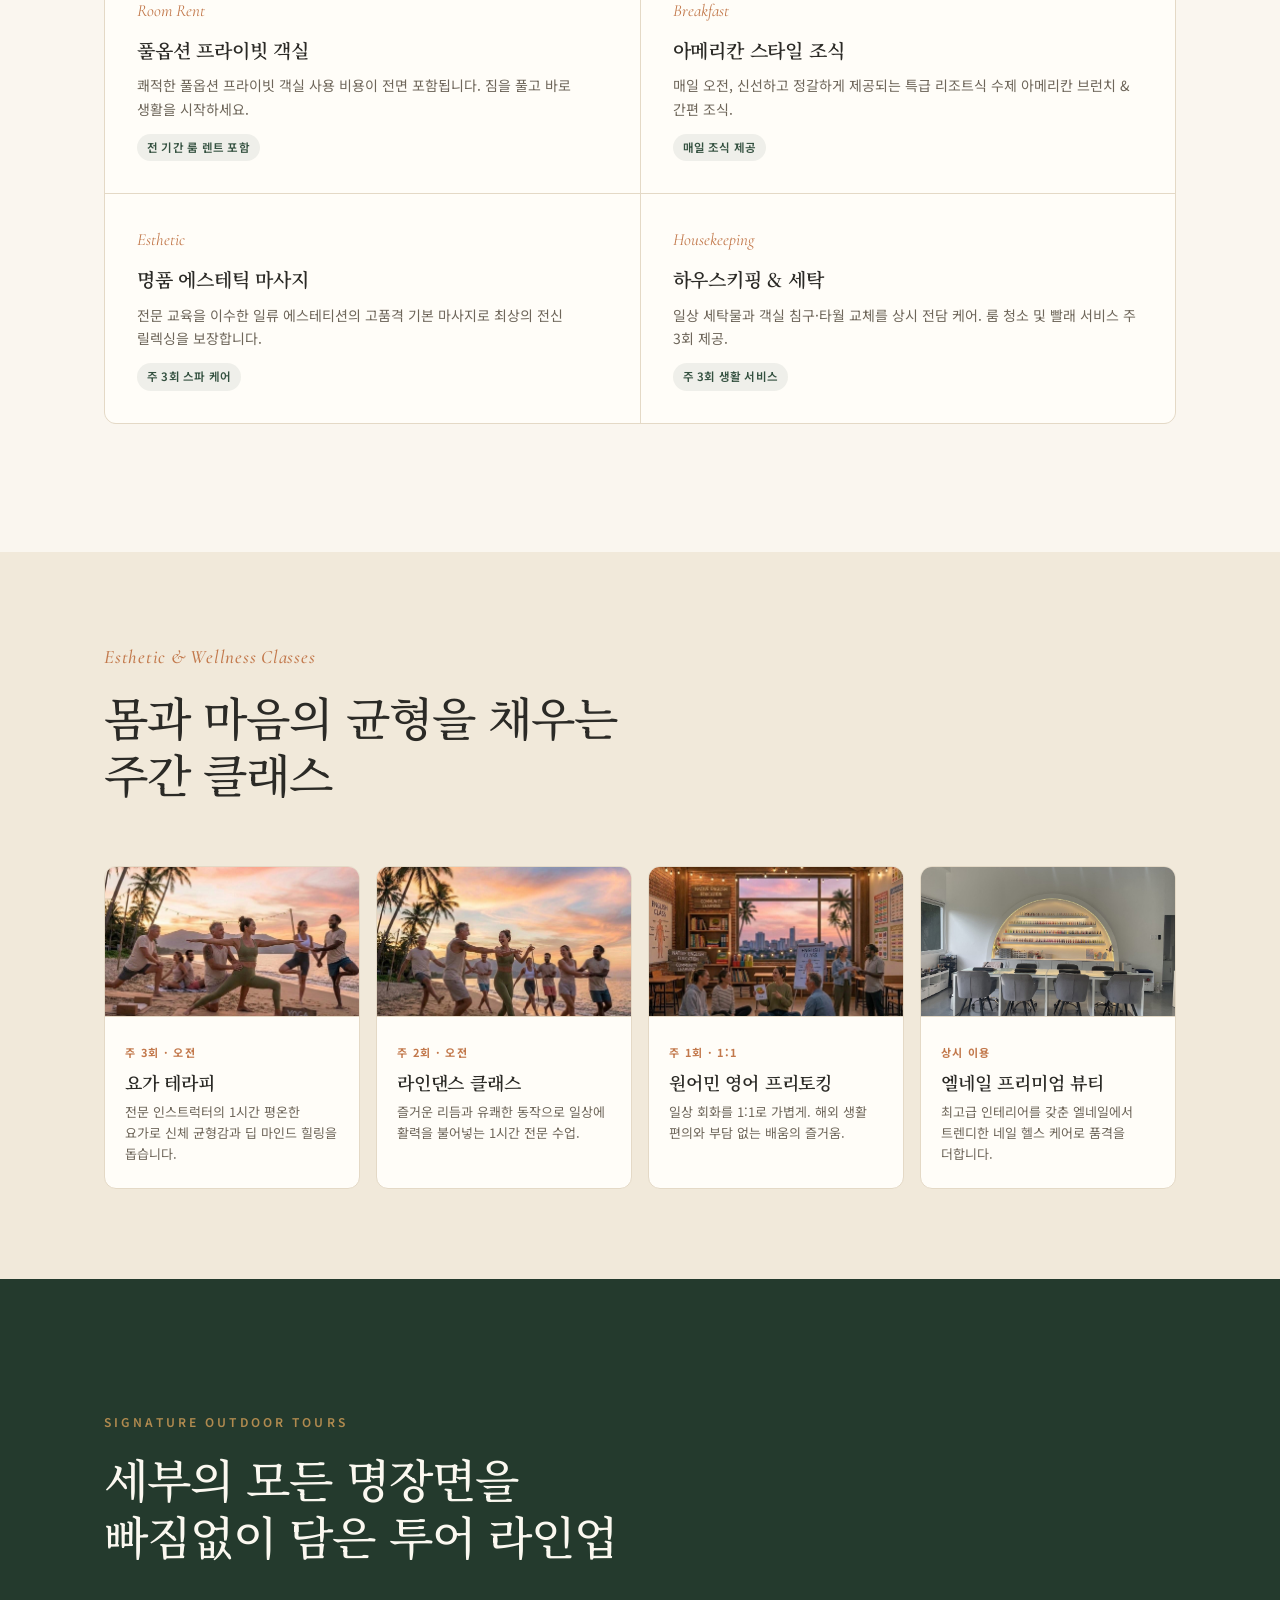
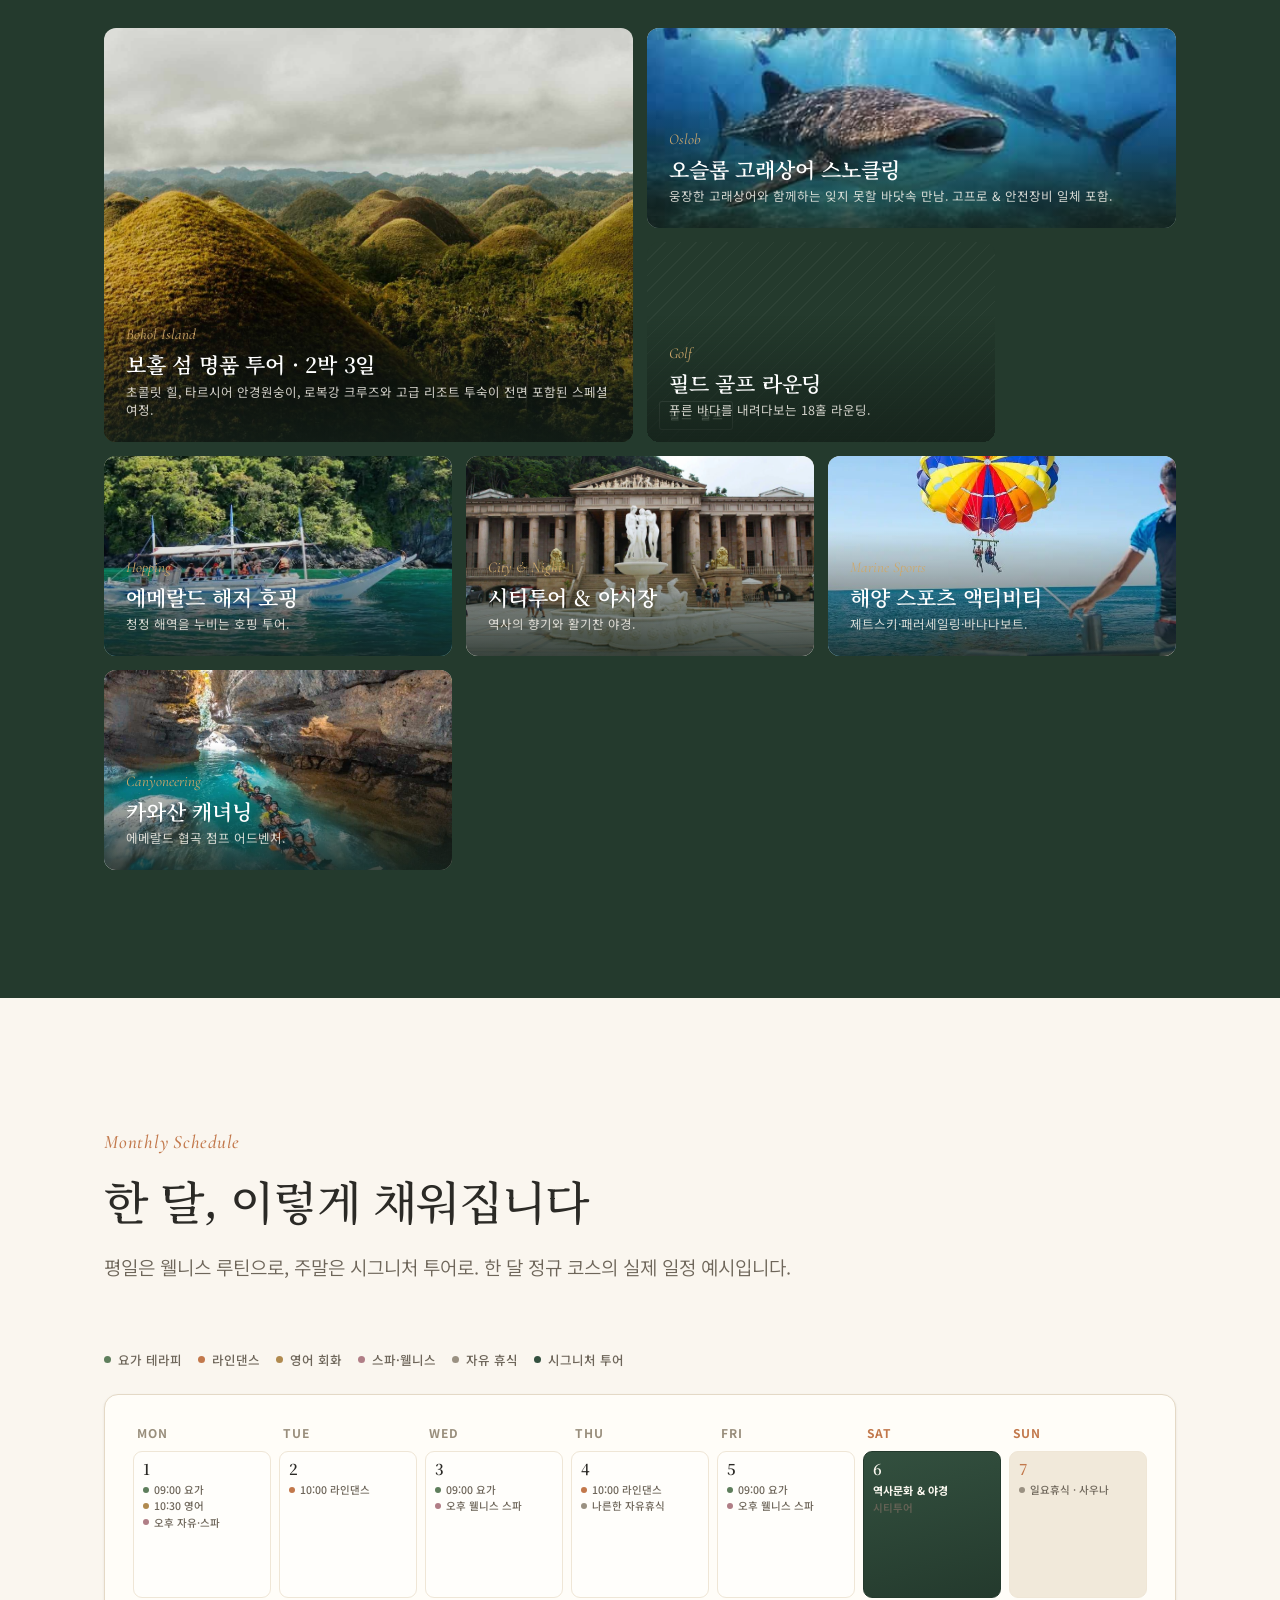
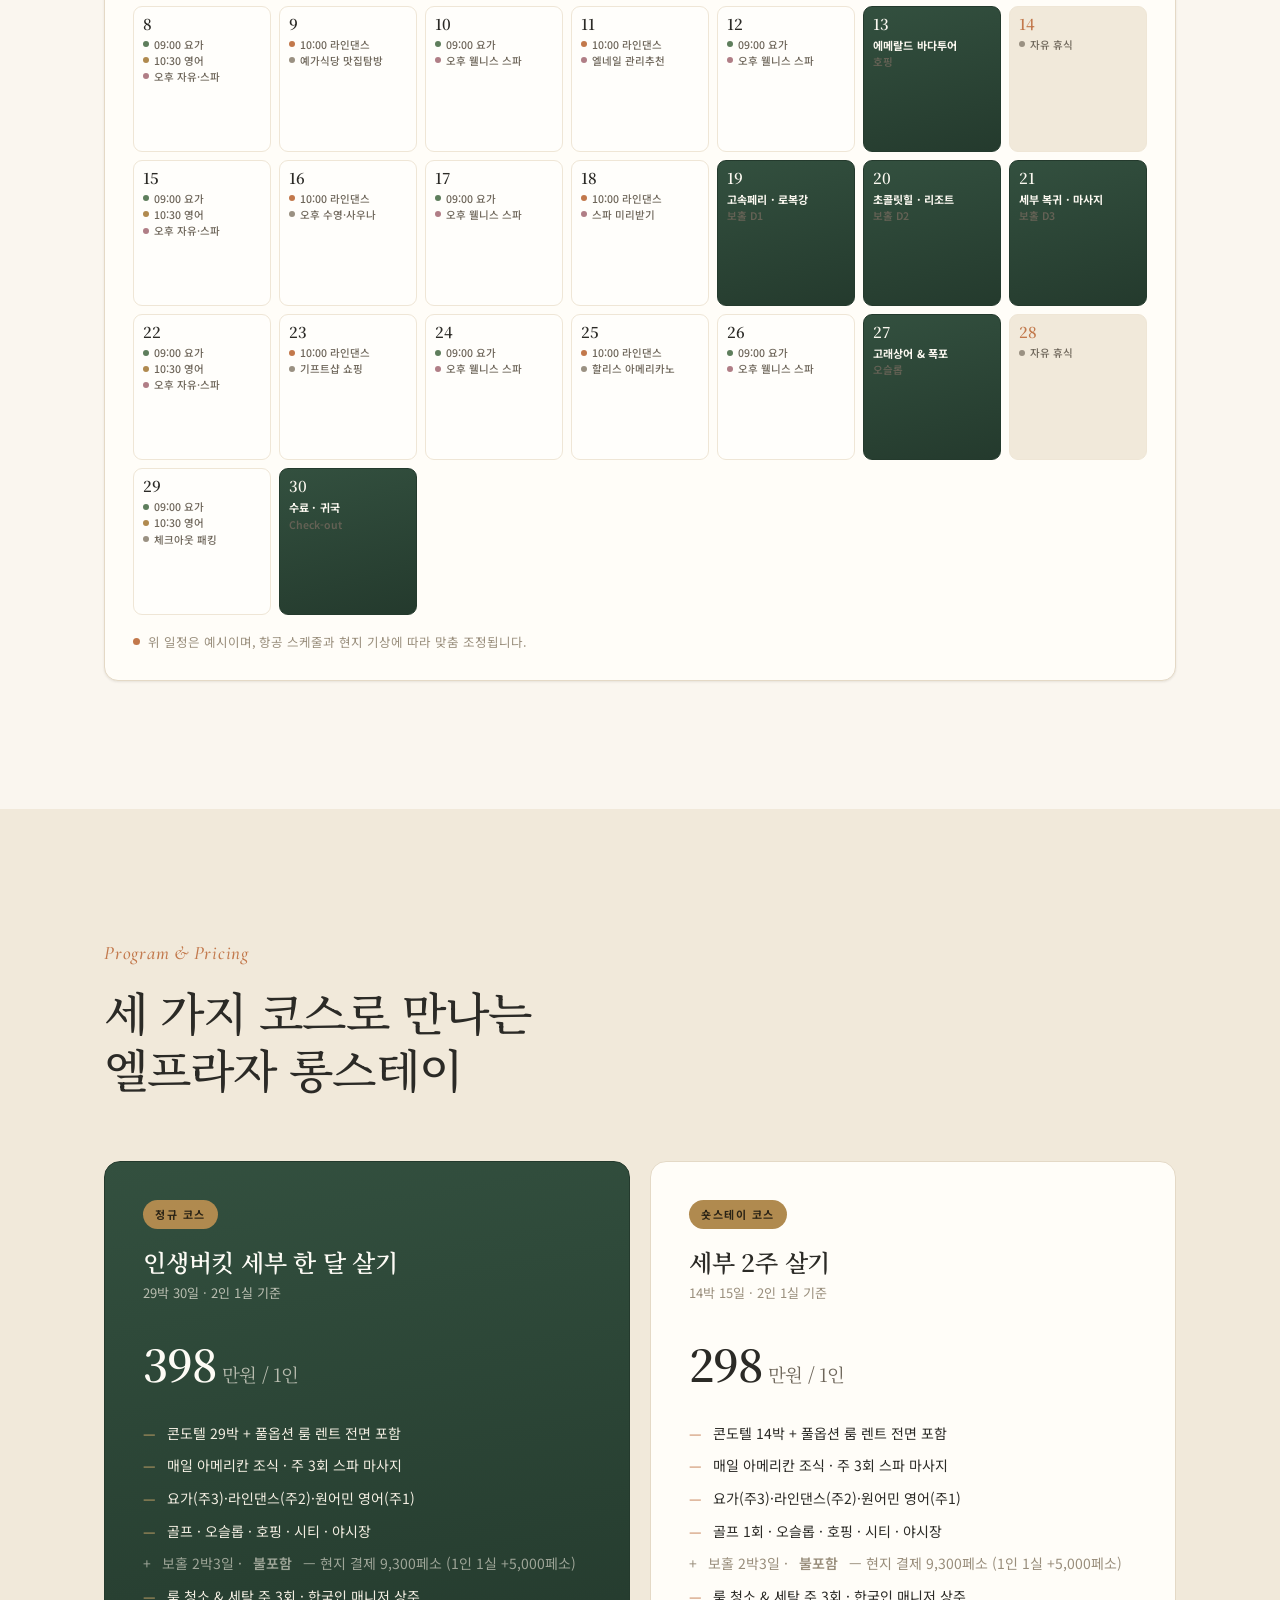
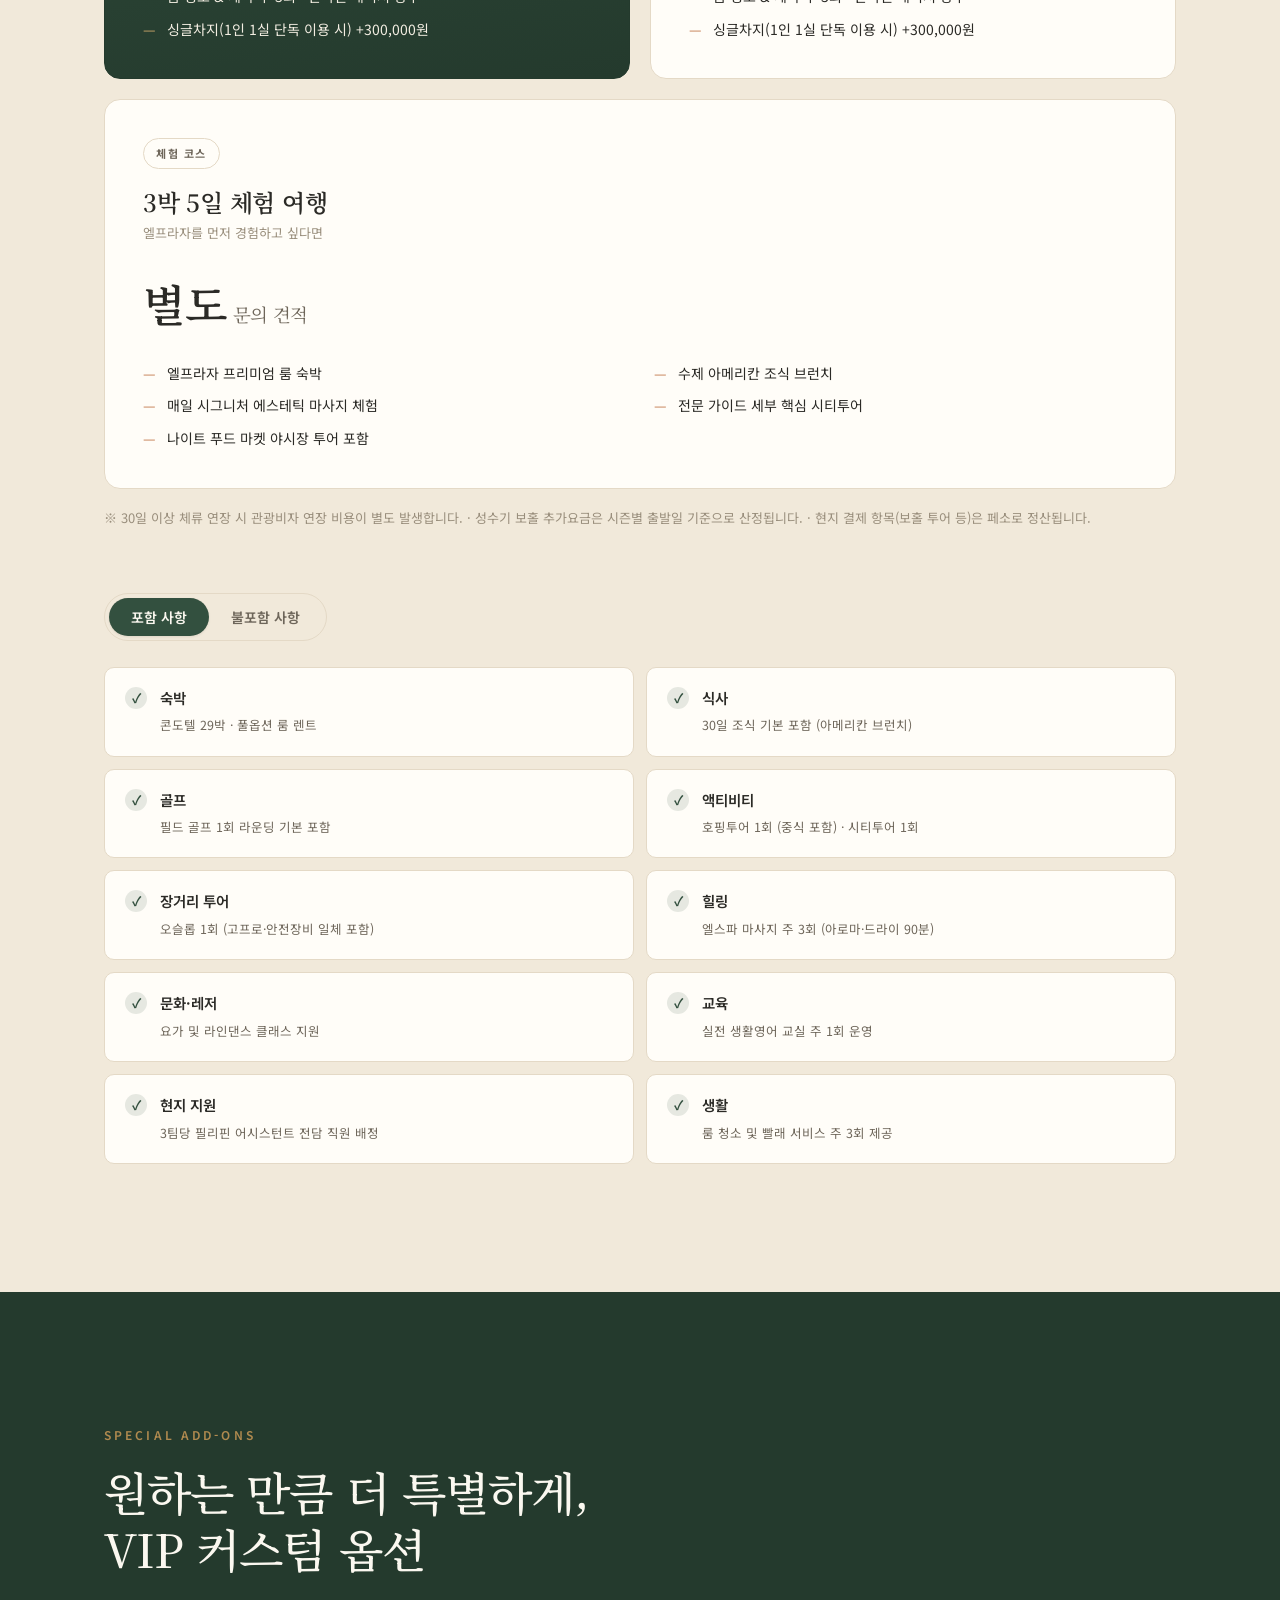
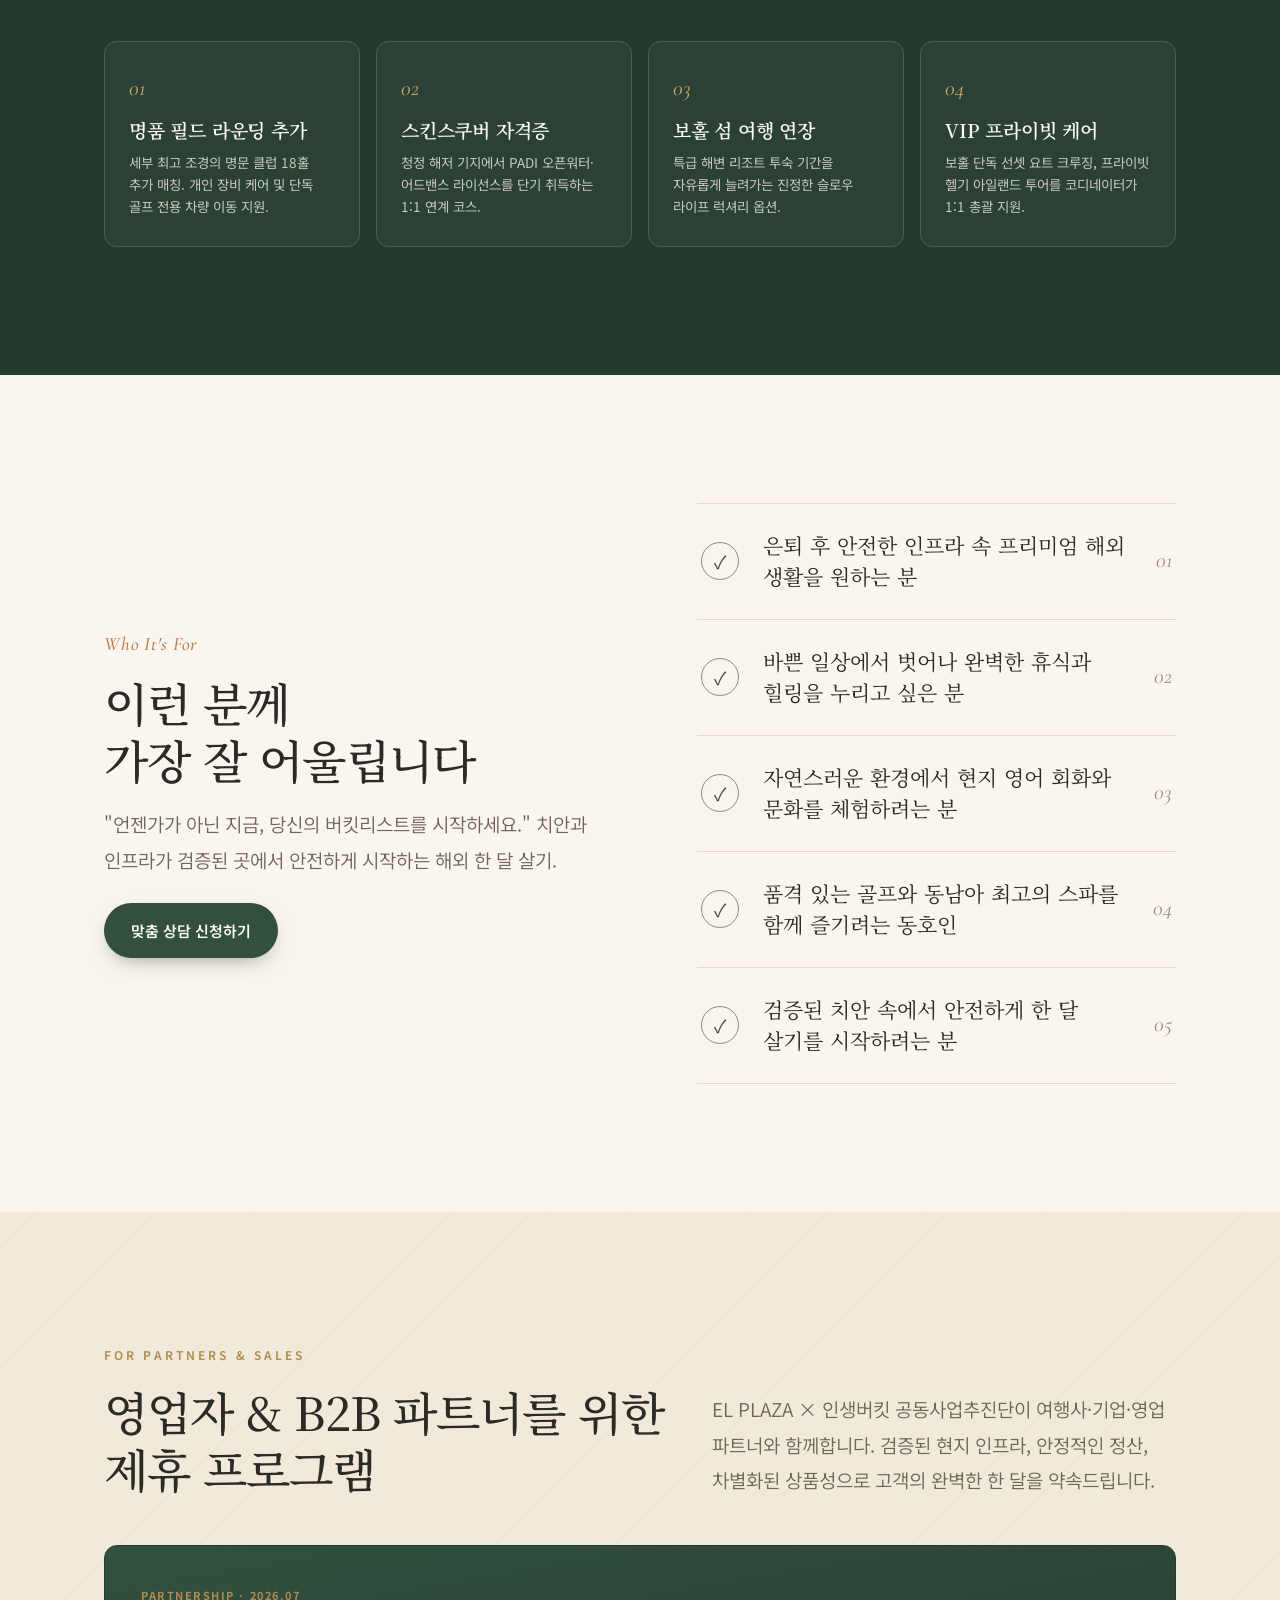
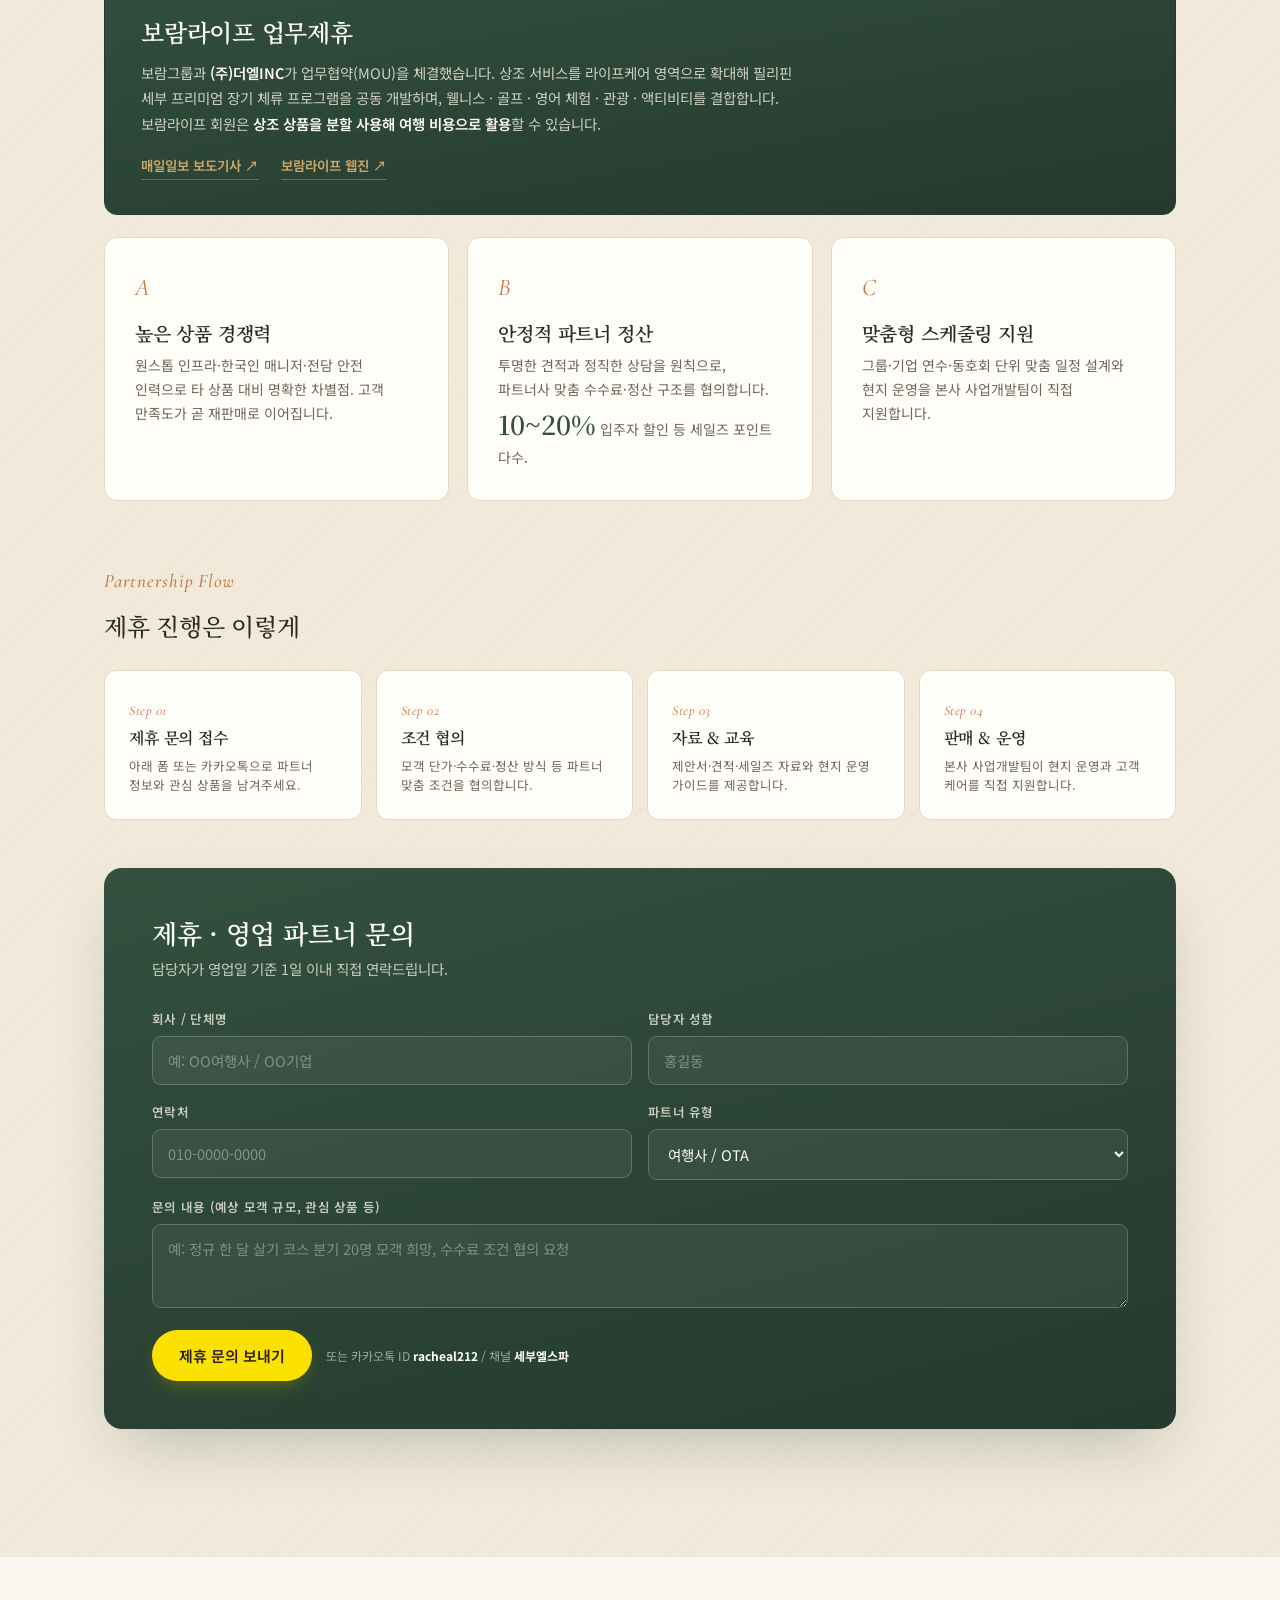
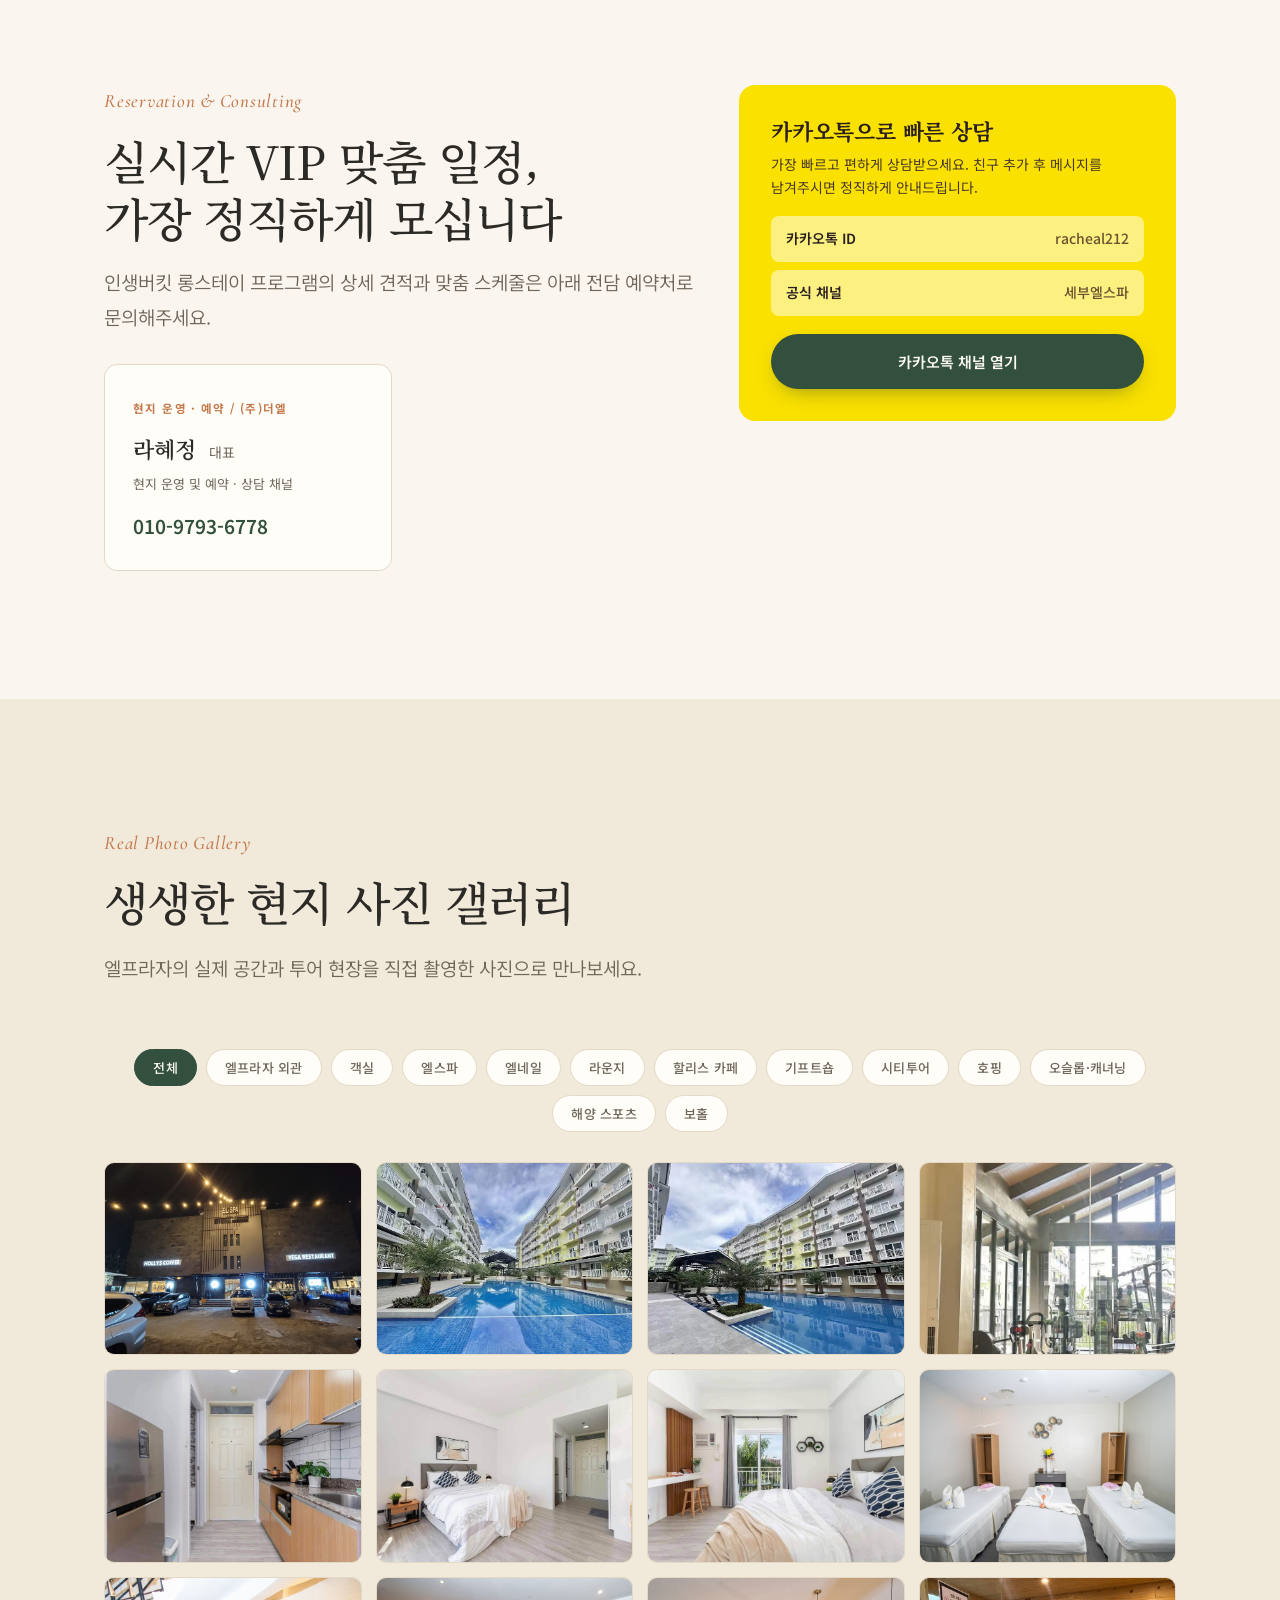
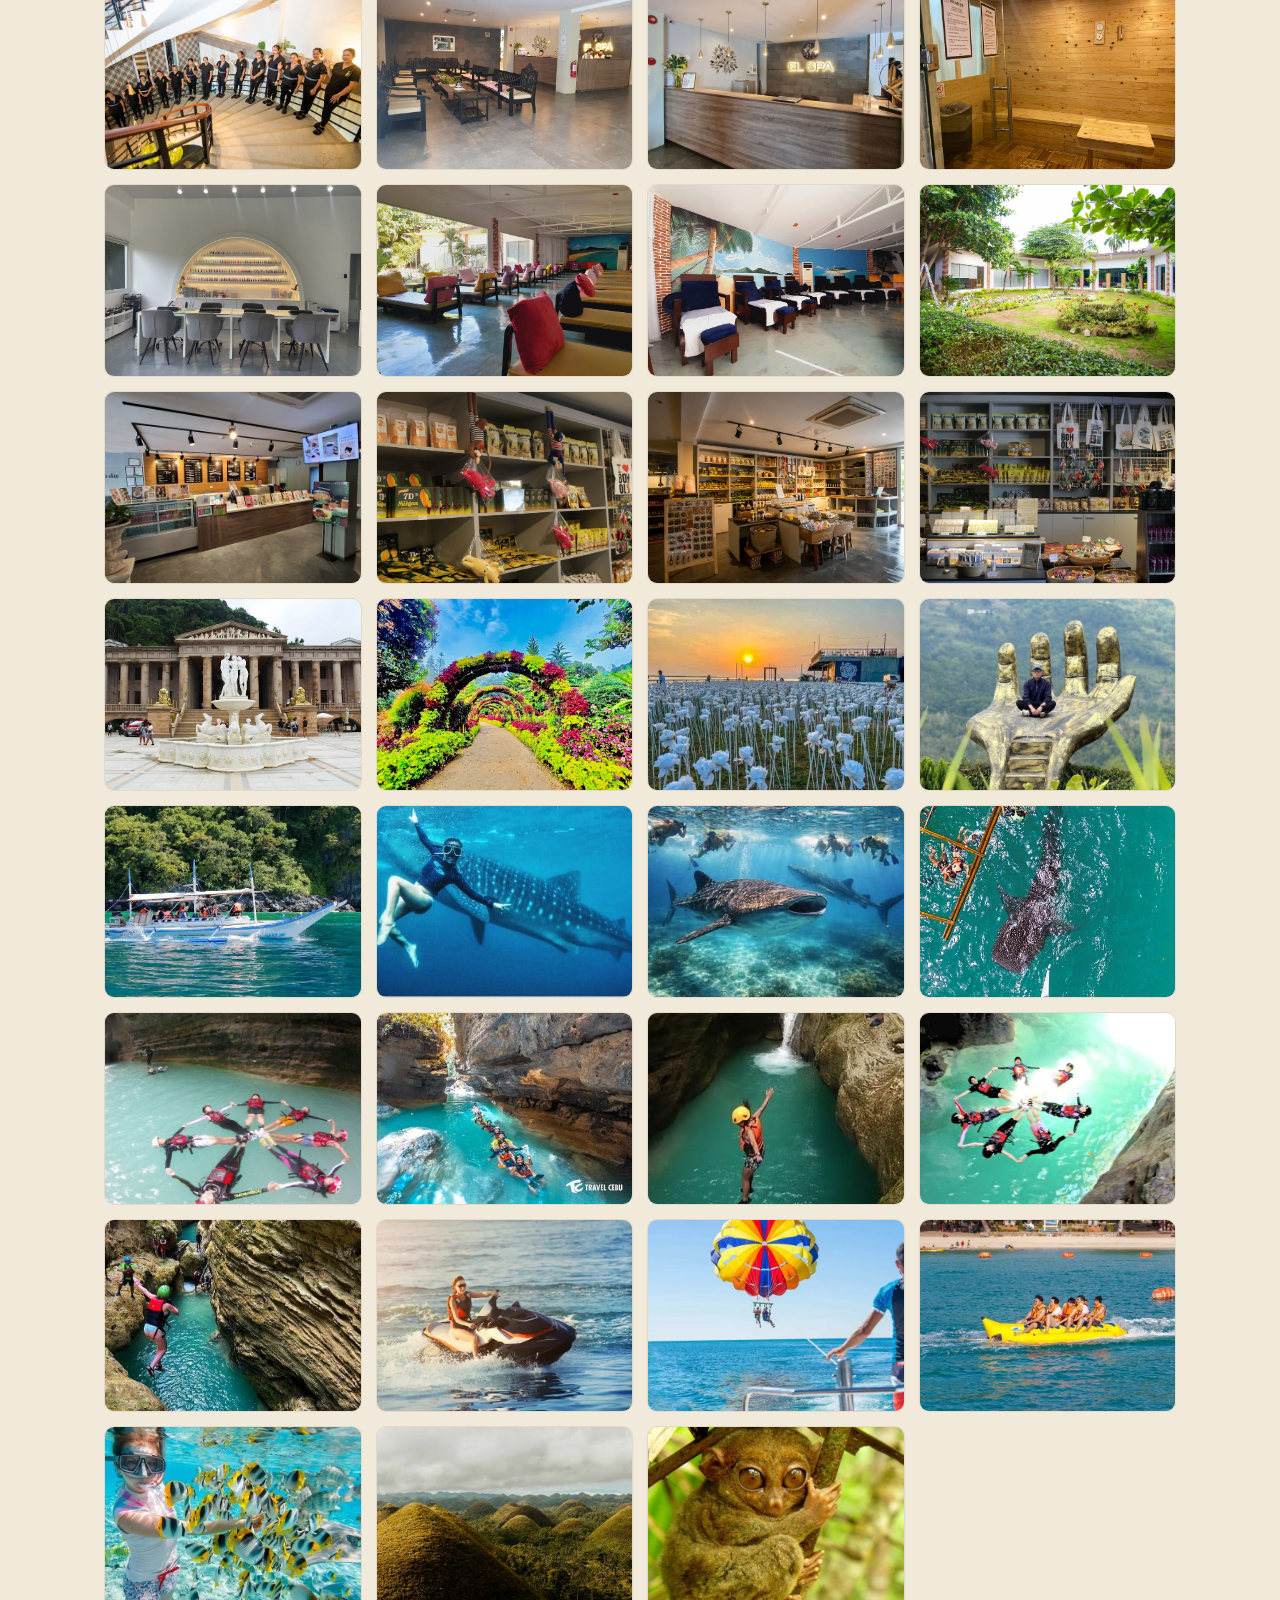
==== commit 0bf73f46: "보람라이프 업무제휴 배너 추가 - B2B 제휴 섹션 상단에 MOU 안내 배너 신설(매일일보 보도기사·보람라이프 웹진 링크) - .mou 배너 스타일 및 모바일 패딩 대응 추가  C" ====
--- a/index.html
+++ b/index.html
@@ -368,6 +368,16 @@
         <h2 class="display" style="margin-top:16px">영업자 &amp; B2B 파트너를 위한<br />제휴 프로그램</h2>
       </div>
       <p class="lead reveal" data-delay="1">EL PLAZA × 인생버킷 공동사업추진단이 여행사·기업·영업 파트너와 함께합니다. 검증된 현지 인프라, 안정적인 정산, 차별화된 상품성으로 고객의 완벽한 한 달을 약속드립니다.</p>
+    </div>
+
+    <div class="mou reveal">
+      <span class="mou-tag">Partnership · 2026.07</span>
+      <h3>보람라이프 업무제휴</h3>
+      <p>보람그룹과 <b>(주)더엘INC</b>가 업무협약(MOU)을 체결했습니다. 상조 서비스를 라이프케어 영역으로 확대해 필리핀 세부 프리미엄 장기 체류 프로그램을 공동 개발하며, 웰니스 · 골프 · 영어 체험 · 관광 · 액티비티를 결합합니다. 보람라이프 회원은 <b>상조 상품을 분할 사용해 여행 비용으로 활용</b>할 수 있습니다.</p>
+      <div class="mou-links">
+        <a href="https://www.m-i.kr/news/articleView.html?idxno=1393067" target="_blank" rel="noopener">매일일보 보도기사 ↗</a>
+        <a href="https://www.boramlife.com/webzine/life/202607/" target="_blank" rel="noopener">보람라이프 웹진 ↗</a>
+      </div>
     </div>
 
     <div class="b2b-benefits">
--- a/assets/styles.css
+++ b/assets/styles.css
@@ -494,6 +494,15 @@
 .b2b { background: var(--bg-2); position: relative; }
 .b2b::before { content: ""; position: absolute; inset: 0; background-image: repeating-linear-gradient(-45deg, rgba(51,80,63,.02) 0, rgba(51,80,63,.02) 1px, transparent 1px, transparent 14px); pointer-events: none; }
 .b2b-head { display: grid; grid-template-columns: 1.1fr .9fr; gap: 40px; align-items: end; margin-bottom: 48px; }
+/* 보람라이프 업무제휴 배너 */
+.mou { background: linear-gradient(170deg, var(--forest), var(--forest-deep)); color: #F3EEE2; border: 1px solid var(--forest-deep); border-radius: 13px; padding: 34px 36px; margin-bottom: 22px; }
+.mou-tag { font-size: 11px; font-weight: 700; letter-spacing: .14em; text-transform: uppercase; color: var(--gold); }
+.mou h3 { font-size: 24px; font-weight: 600; color: #FDFBF5; margin: 10px 0 12px; }
+.mou p { font-size: 14.5px; line-height: 1.75; color: rgba(243, 238, 226, .82); max-width: 82ch; }
+.mou p b { color: #FDFBF5; font-weight: 600; }
+.mou-links { display: flex; flex-wrap: wrap; gap: 10px 22px; margin-top: 18px; }
+.mou-links a { font-size: 13.5px; font-weight: 600; color: var(--gold-soft); border-bottom: 1px solid rgba(205, 168, 107, .4); padding-bottom: 2px; transition: color .2s, border-color .2s; }
+.mou-links a:hover { color: #FDFBF5; border-color: #FDFBF5; }
 .b2b-benefits { display: grid; grid-template-columns: repeat(3, 1fr); gap: 18px; margin-bottom: 24px; }
 .b2b-card { background: var(--card); border: 1px solid var(--line); border-radius: 13px; padding: 30px; position: relative; transition: transform .3s, box-shadow .3s; }
 .b2b-card:hover { transform: translateY(-4px); box-shadow: var(--shadow); }
@@ -579,6 +588,7 @@
   .infra-grid, .class-grid, .opt-grid, .b2b-benefits, .b2b-flow { grid-template-columns: repeat(2, 1fr); }
   .diff-grid, .feature-grid, .price-grid, .inc-list, .form-grid, .contact-card-row { grid-template-columns: 1fr; }
   .price-card--wide ul { grid-template-columns: 1fr; }
+  .mou { padding: 26px 22px; }
   .tour-grid { grid-template-columns: 1fr 1fr; grid-auto-rows: 180px; }
   .tour.span-3, .tour.span-2 { grid-column: span 1; }
   .tour.tall { grid-row: span 1; }
